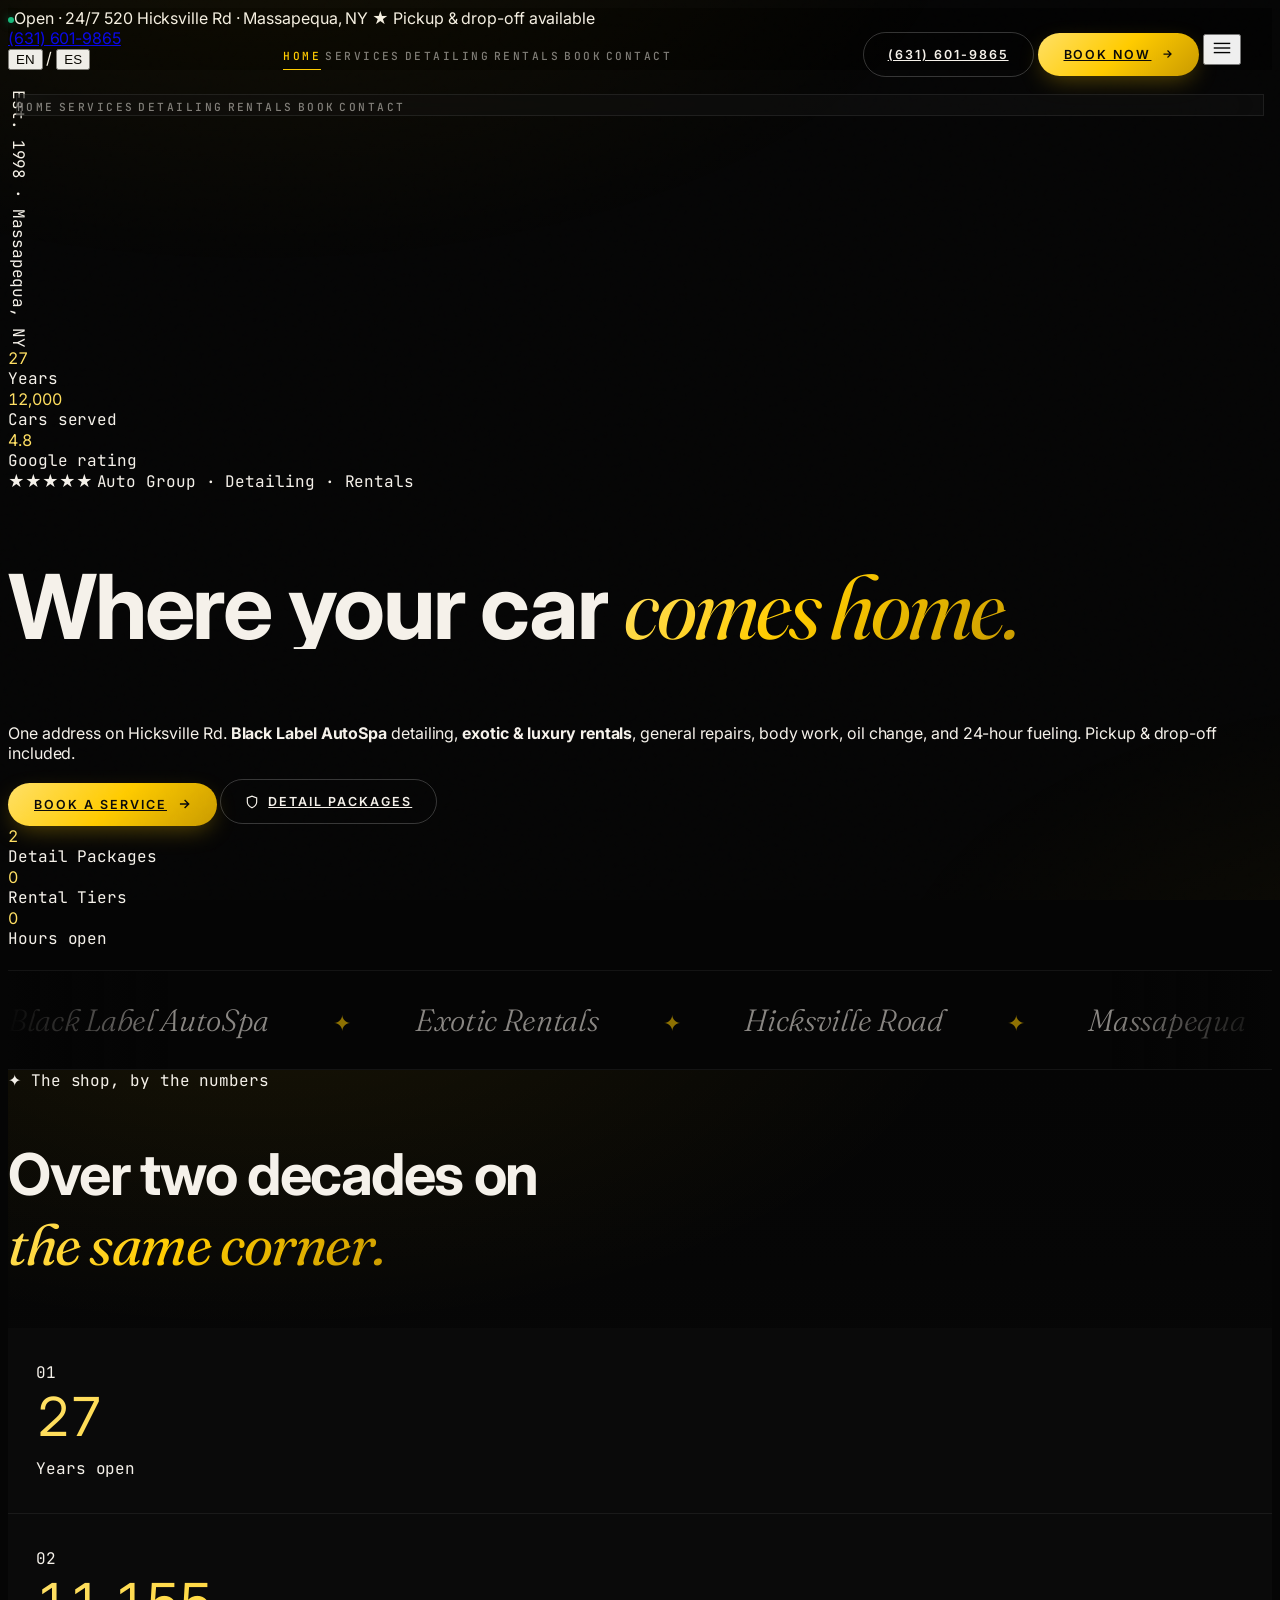
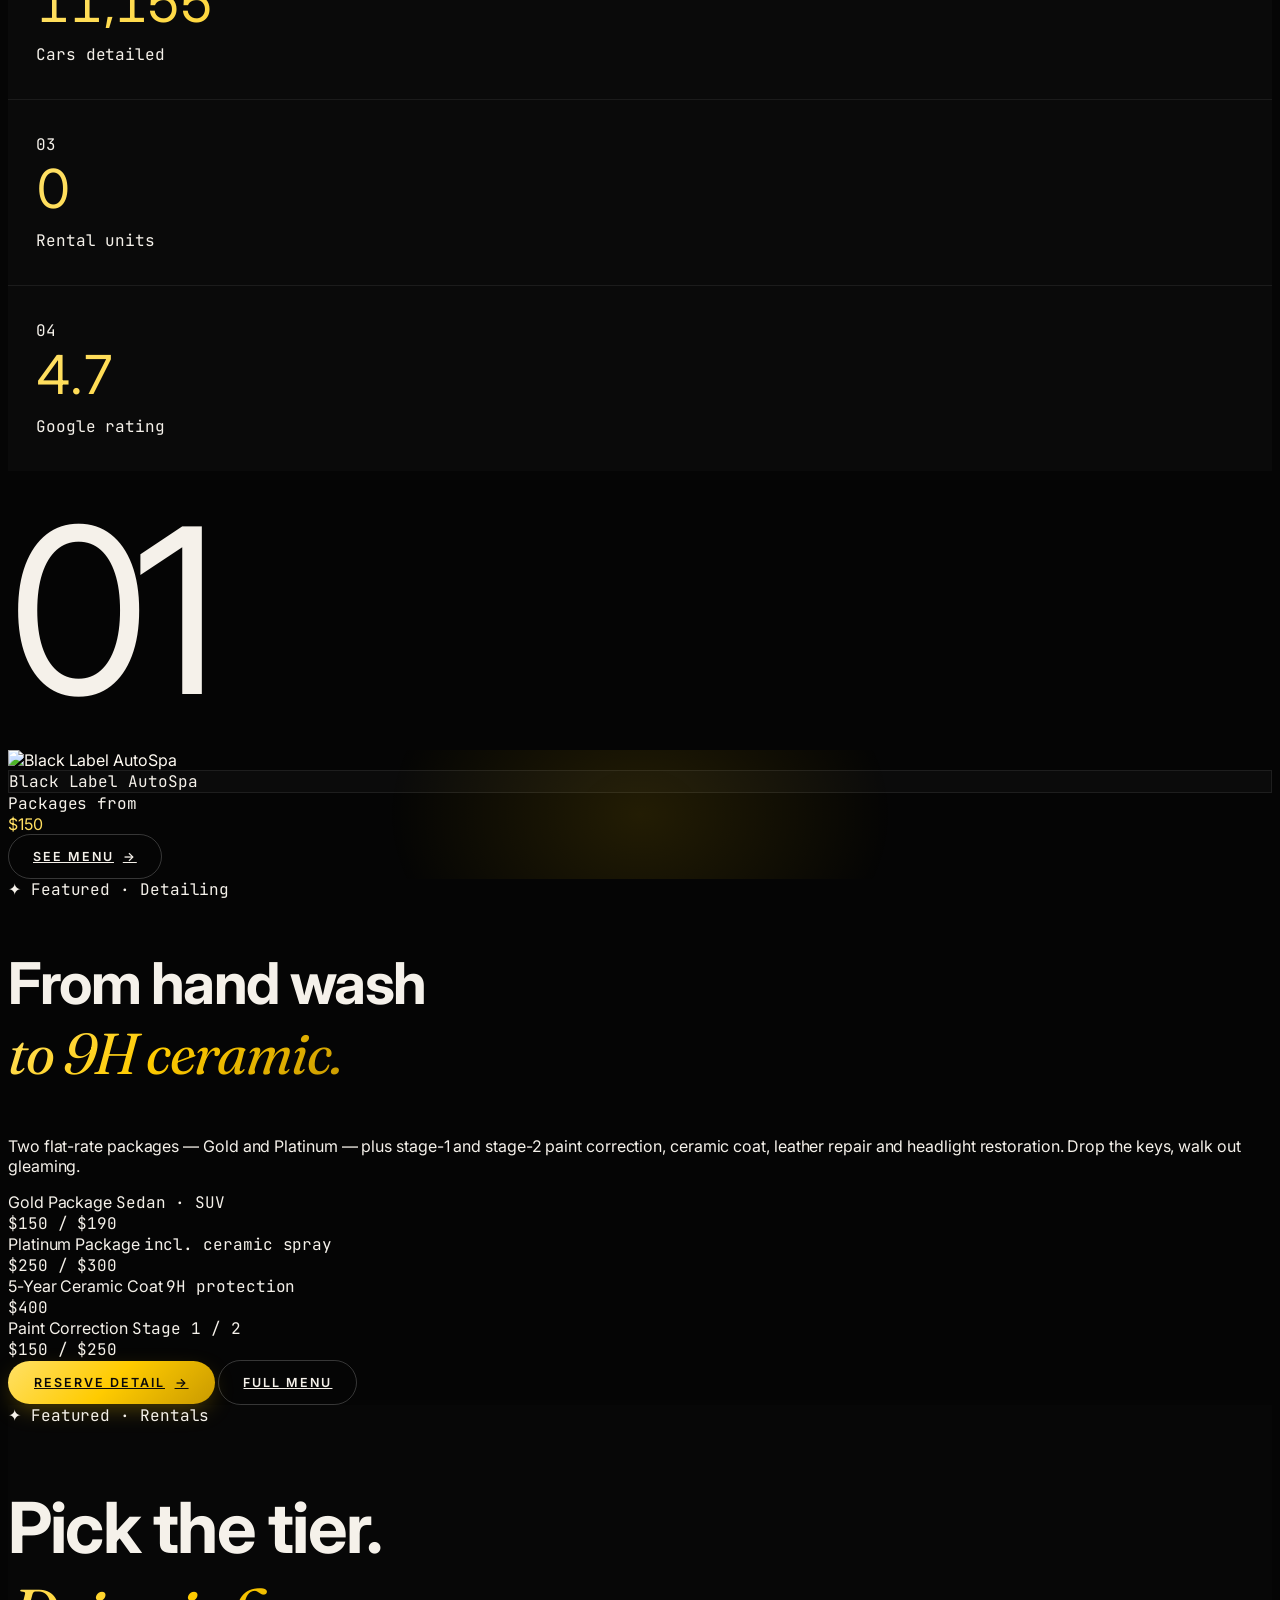
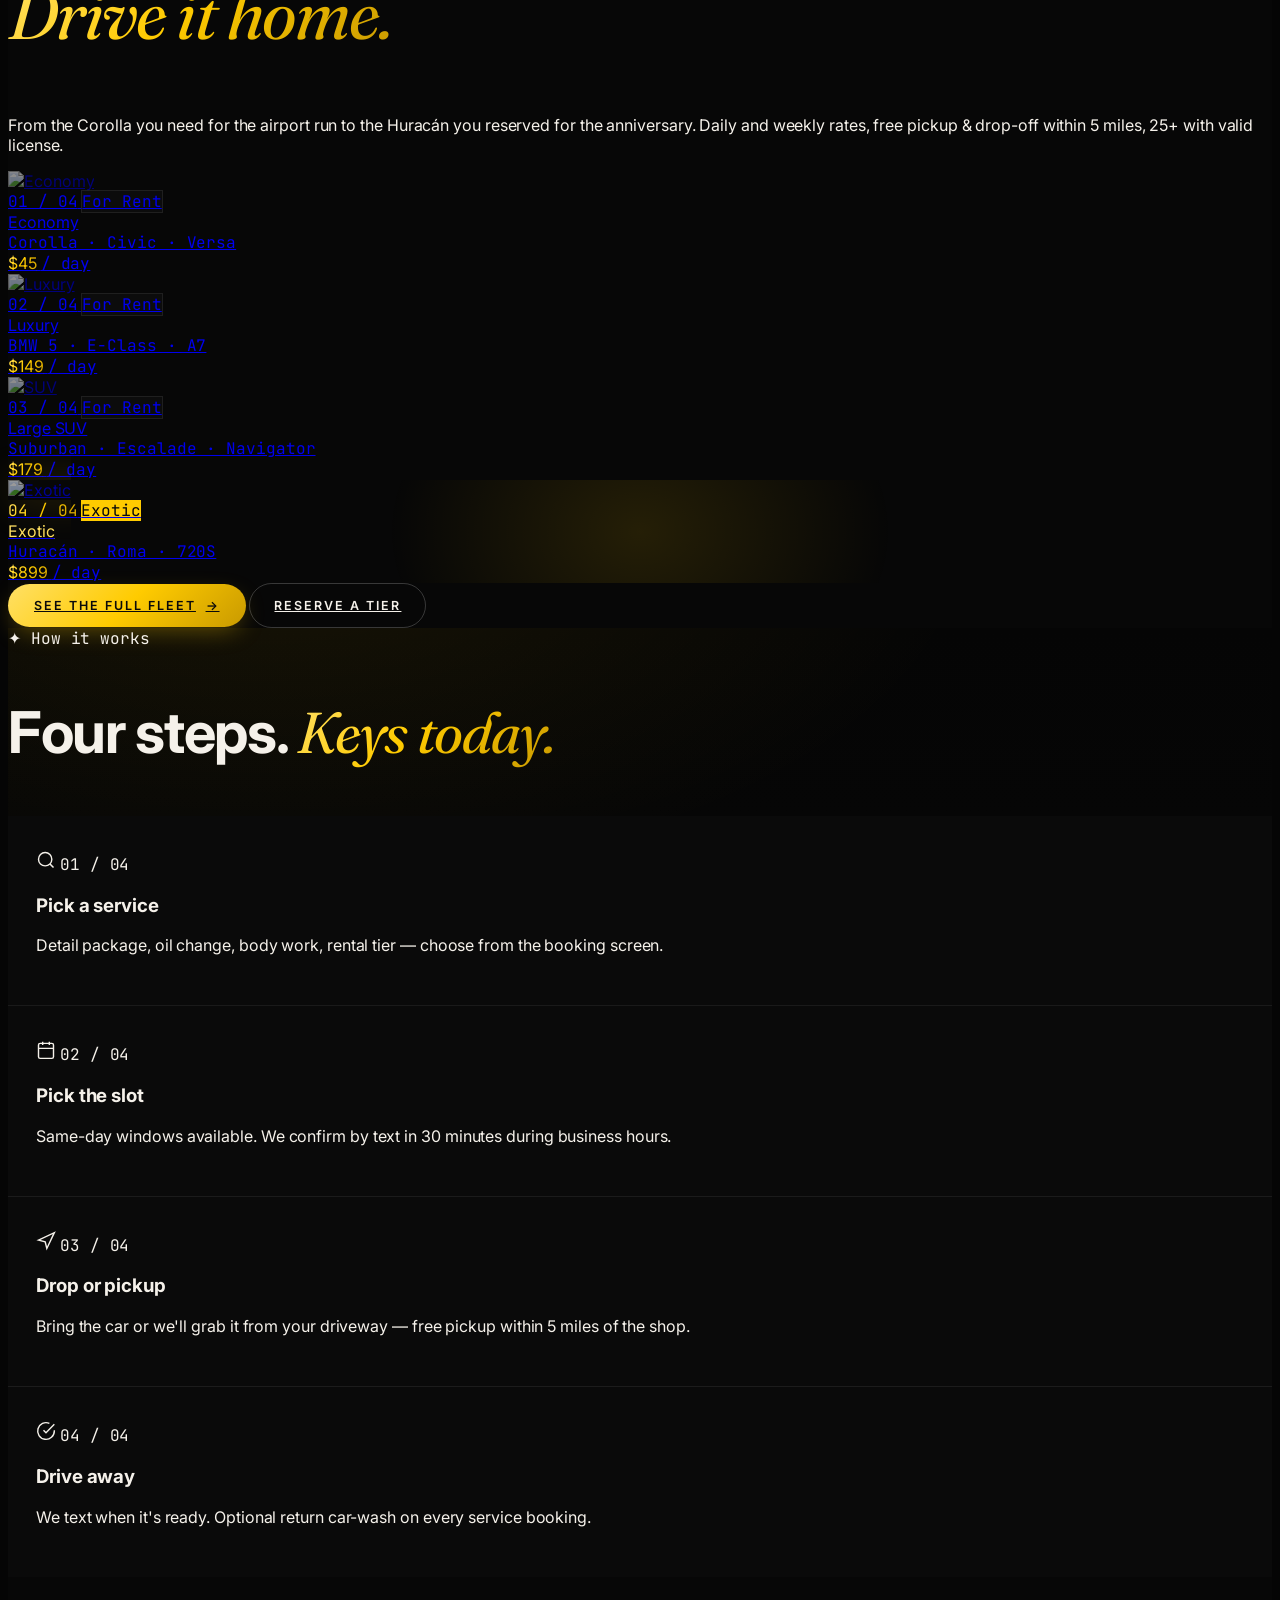
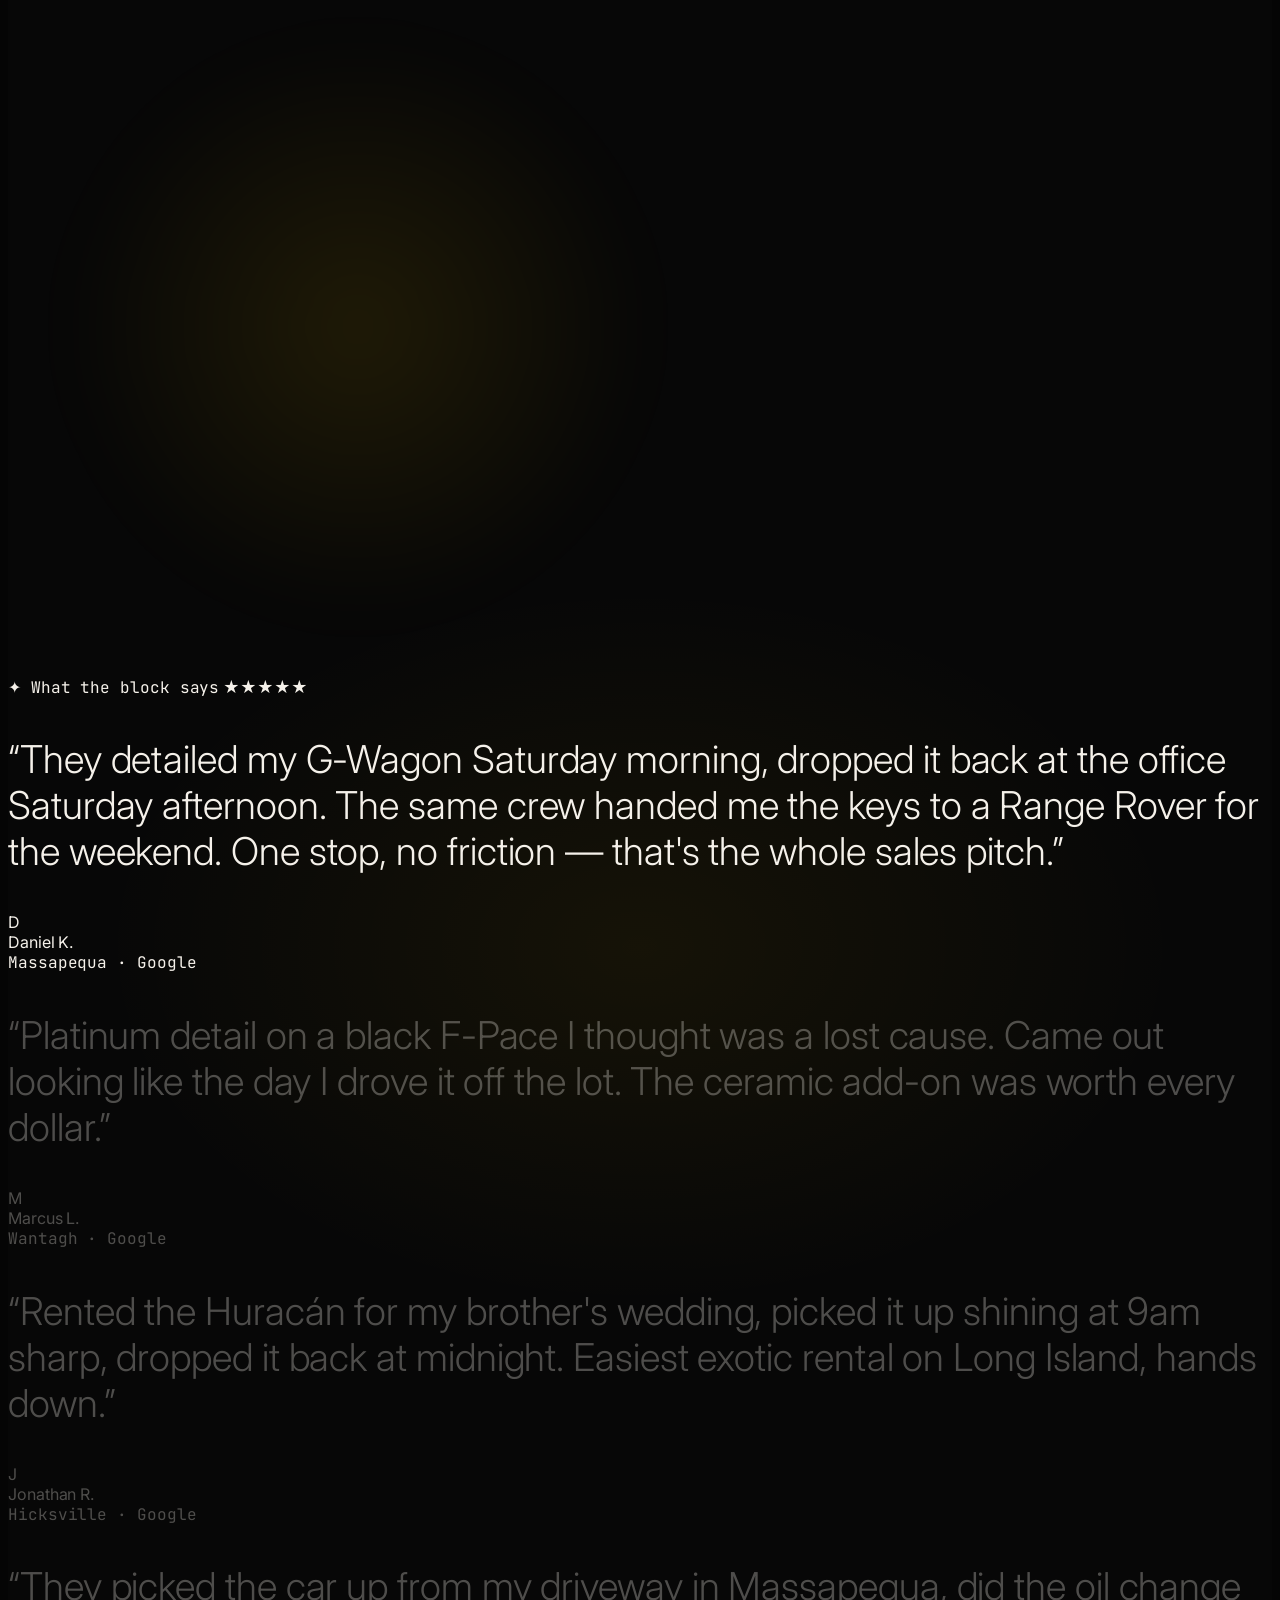
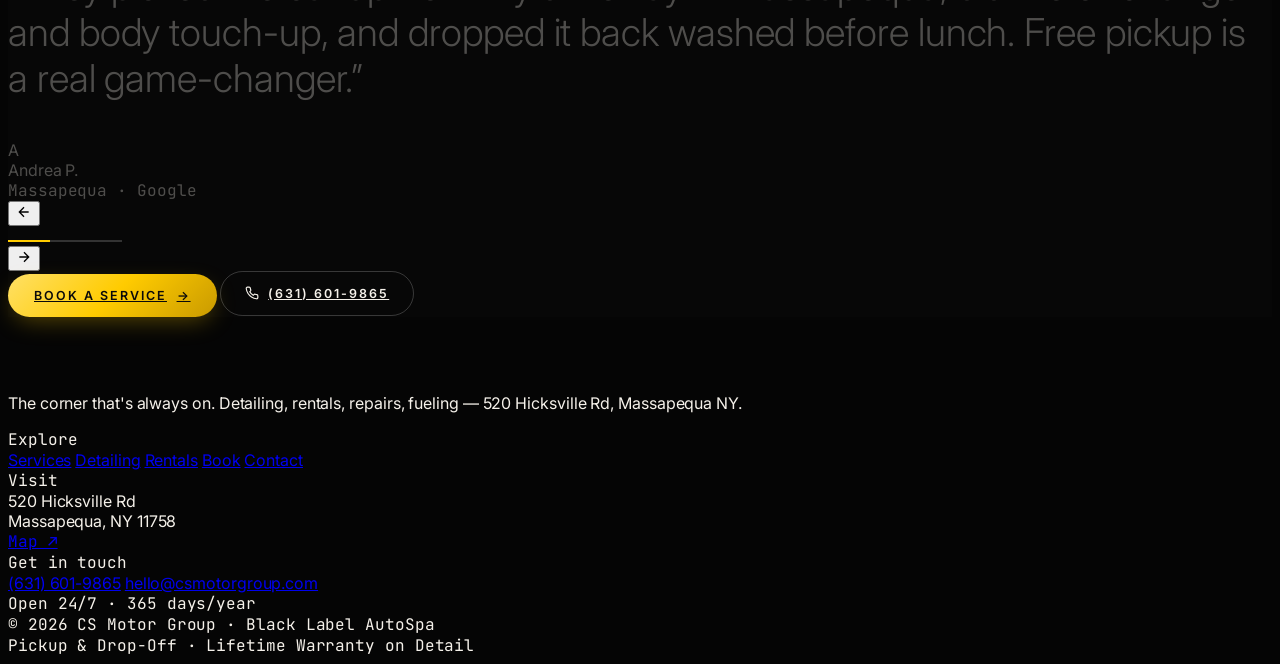
==== index.html @ 98f4d81c "fix: remove loader screen entirely (HTML + CSS + JS) Previously the loader was only hidden via .load" ====
<!DOCTYPE html>
<html lang="en">
<head>
<meta charset="UTF-8" />
<meta name="viewport" content="width=device-width, initial-scale=1.0" />
<title>CS Motor Group · Auto Detailing · Rentals · Repairs · Massapequa, NY</title>
<meta name="description" content="One stop on Hicksville Rd: Black Label AutoSpa detailing, exotic & luxury rentals, general repairs, oil change, body work, and 24-hour fueling. Pickup & drop-off available." />
<link rel="canonical" href="https://csmotorgroup.com/">
<meta property="og:type" content="website">
<meta property="og:title" content="CS Motor Group · Detailing · Rentals · Hicksville Rd">
<meta property="og:description" content="Black Label AutoSpa · Exotic Rentals · Repairs · Open 24/7.">
<link rel="icon" type="image/png" href="assets/brand/logo.png" />

<script type="application/ld+json">
{"@context":"https://schema.org","@type":"AutoRepair","name":"CS Motor Group","url":"https://csmotorgroup.com/","telephone":"+1-631-601-9865","address":{"@type":"PostalAddress","streetAddress":"520 Hicksville Rd","addressLocality":"Massapequa","addressRegion":"NY","postalCode":"11758","addressCountry":"US"},"openingHours":"Mo-Su 00:00-23:59"}
</script>

<script src="https://cdn.tailwindcss.com"></script>
<link rel="preconnect" href="https://fonts.googleapis.com">
<link rel="preconnect" href="https://fonts.gstatic.com" crossorigin>
<link href="https://fonts.googleapis.com/css2?family=Inter:wght@400;500;600;700&family=Syne:wght@500;600;700&family=Fraunces:opsz,wght,SOFT,WONK@9..144,300..700,30..150,0..1&family=JetBrains+Mono:wght@400;500;700&display=swap" rel="stylesheet">
<link rel="stylesheet" href="assets/styles.css">
</head>
<body>

<div class="grain"></div>
<div class="scroll-progress"></div>

<!-- TOP TICKER -->
<div class="hidden md:block border-b border-white/[.06]" style="background:rgba(0,0,0,.55)">
  <div class="max-w-[1500px] mx-auto px-8 py-2 flex items-center justify-between font-[JetBrains_Mono] text-[.66rem] tracking-[.22em] uppercase text-white/55">
    <div class="flex items-center gap-7">
      <span class="flex items-center gap-2"><span class="dot dot-live"></span><span class="text-[#10b981] font-medium" data-en="Open · 24/7" data-es="Abierto · 24/7">Open · 24/7</span></span>
      <span data-en="520 Hicksville Rd · Massapequa, NY" data-es="520 Hicksville Rd · Massapequa, NY">520 Hicksville Rd · Massapequa, NY</span>
      <span class="text-white/30">★</span>
      <span data-en="Pickup &amp; drop-off available" data-es="Pickup &amp; drop-off disponible">Pickup &amp; drop-off available</span>
    </div>
    <div class="flex items-center gap-6">
      <a href="tel:+16316019865" class="hover:text-[var(--gold)] underline-sweep">(631) 601-9865</a>
      <div class="lang-toggle flex items-center gap-1">
        <button data-lang="en" class="px-2 py-1 hover:text-[var(--gold)]">EN</button>
        <span class="text-white/20">/</span>
        <button data-lang="es" class="px-2 py-1 hover:text-[var(--gold)]">ES</button>
      </div>
    </div>
  </div>
</div>

<!-- FLOATING NAV -->
<div class="nav-shell" id="navShell">
  <div class="nav-inner">
    <a href="index.html" class="flex items-center gap-3 shine rounded-full pr-3">
      <img src="assets/brand/logo.png" alt="CS Motor Group" class="brand-img" />
    </a>
    <div class="hidden lg:flex items-center gap-8">
      <a href="index.html" class="nav-link active" data-en="Home" data-es="Inicio">Home</a>
      <a href="services.html" class="nav-link" data-en="Services" data-es="Servicios">Services</a>
      <a href="carwash.html" class="nav-link" data-en="Detailing" data-es="Detallado">Detailing</a>
      <a href="rentals.html" class="nav-link" data-en="Rentals" data-es="Alquiler">Rentals</a>
      <a href="booking.html" class="nav-link" data-en="Book" data-es="Reservar">Book</a>
      <a href="contact.html" class="nav-link" data-en="Contact" data-es="Contacto">Contact</a>
    </div>
    <div class="flex items-center gap-3">
      <a href="tel:+16316019865" class="hidden md:inline-flex btn-ghost text-[.66rem]">(631) 601-9865</a>
      <a href="booking.html" class="hidden md:inline-flex btn-premium magnetic shine">
        <span data-en="Book Now" data-es="Reservar">Book Now</span>
        <svg width="12" height="12" viewBox="0 0 24 24" fill="none" stroke="currentColor" stroke-width="2.5"><path d="M5 12h14M13 5l7 7-7 7"/></svg>
      </a>
      <button id="menuBtn" class="lg:hidden text-white p-2" aria-label="Menu"><svg width="22" height="22" viewBox="0 0 24 24" fill="none" stroke="currentColor" stroke-width="1.5"><line x1="3" y1="7" x2="21" y2="7"/><line x1="3" y1="12" x2="21" y2="12"/><line x1="3" y1="17" x2="21" y2="17"/></svg></button>
    </div>
  </div>
  <div id="menuPanel" class="hidden lg:hidden mt-3 mx-3 glass rounded-2xl border border-white/10 px-6 py-5 flex flex-col gap-4">
    <a href="index.html" class="nav-link" data-en="Home" data-es="Inicio">Home</a>
    <a href="services.html" class="nav-link" data-en="Services" data-es="Servicios">Services</a>
    <a href="carwash.html" class="nav-link" data-en="Detailing" data-es="Detallado">Detailing</a>
    <a href="rentals.html" class="nav-link" data-en="Rentals" data-es="Alquiler">Rentals</a>
    <a href="booking.html" class="nav-link" data-en="Book" data-es="Reservar">Book</a>
    <a href="contact.html" class="nav-link" data-en="Contact" data-es="Contacto">Contact</a>
  </div>
</div>

<!-- HERO — parallax + slow-zoom + mask-reveal -->
<section class="relative overflow-hidden" style="background:#050505;min-height:100svh">
  <div class="absolute inset-0 hero-parallax" data-parallax-bg>
    <img src="https://media.gq-magazine.co.uk/photos/617955b460d3ea547b8fe639/16:9/w_2560%2Cc_limit/271021_RR_HP.jpg" alt="" class="absolute inset-0 w-full h-full object-cover animate-slow-zoom" style="filter:brightness(.42) contrast(1.08) saturate(.85)" />
  </div>
  <div class="absolute inset-0 diagonal-stripes opacity-50 pointer-events-none"></div>
  <div class="absolute inset-0 pointer-events-none" style="background:
    radial-gradient(900px 500px at 70% 30%, rgba(255,203,0,.20), transparent 60%),
    radial-gradient(700px 400px at 12% 85%, rgba(255,224,102,.10), transparent 60%);"></div>
  <div class="absolute left-0 right-0 bottom-0 h-1/2 pointer-events-none" style="background:linear-gradient(180deg,transparent 0%,rgba(5,5,5,.85) 80%,#050505 100%)"></div>

  <div class="hidden xl:flex absolute left-6 top-1/2 -translate-y-1/2 z-10 flex-col items-center gap-4" style="writing-mode:vertical-rl">
    <span class="mono text-[.6rem] tracking-[.4em] uppercase text-white/40">Est. 1998 · Massapequa, NY</span>
    <span class="block w-px h-16 bg-gradient-to-b from-white/40 to-transparent"></span>
  </div>

  <div class="hidden xl:flex absolute right-8 top-1/2 -translate-y-1/2 z-10 flex-col gap-7 items-end">
    <div class="text-right">
      <div class="font-[Syne] text-3xl font-bold gradient-text-gold counter" data-counter data-to="27">0</div>
      <div class="mono text-[.6rem] tracking-[.32em] uppercase text-white/40 mt-1" data-en="Years" data-es="Años">Years</div>
    </div>
    <div class="text-right">
      <div class="font-[Syne] text-3xl font-bold gradient-text-gold counter" data-counter data-to="12000" data-dur="2400">0</div>
      <div class="mono text-[.6rem] tracking-[.32em] uppercase text-white/40 mt-1" data-en="Cars served" data-es="Autos atendidos">Cars served</div>
    </div>
    <div class="text-right">
      <div class="font-[Syne] text-3xl font-bold gradient-text-gold counter" data-counter data-to="4.8" data-decimals="1">0</div>
      <div class="mono text-[.6rem] tracking-[.32em] uppercase text-white/40 mt-1" data-en="Google rating" data-es="Calificación">Google rating</div>
    </div>
  </div>

  <div class="relative z-20 max-w-[1500px] mx-auto px-6 md:px-12 lg:px-20 pt-40 md:pt-44 pb-24 md:pb-36 min-h-[100svh] flex flex-col justify-end" data-parallax-content>
    <div class="iv-stagger">
      <div class="flex items-center gap-3 mb-8">
        <span class="text-[var(--gold)] tracking-[.4em] text-xs">★★★★★</span>
        <span class="mono text-[.66rem] tracking-[.32em] uppercase text-[var(--gold)]" data-en="Auto Group · Detailing · Rentals" data-es="Auto Group · Detallado · Alquiler">Auto Group · Detailing · Rentals</span>
      </div>

      <h1 class="font-[Syne] font-bold uppercase max-w-[18ch]" style="font-size:clamp(2.4rem,7vw,5.6rem);line-height:.92;letter-spacing:-.025em">
        <span class="block txt-rise d1"><span data-en="Where your car" data-es="Donde tu auto">Where your car</span></span>
        <span class="block txt-rise d2"><span class="gradient-text-gold" style="font-family:'Fraunces',serif;font-style:italic;font-weight:400;text-transform:none;letter-spacing:-.03em" data-en="comes home." data-es="vuelve a casa.">comes home.</span></span>
      </h1>

      <p class="mt-8 max-w-xl text-white/75 text-base md:text-lg leading-relaxed font-light"
         data-en-html="One address on Hicksville Rd. <b class='text-white font-medium'>Black Label AutoSpa</b> detailing, <b class='text-white font-medium'>exotic &amp; luxury rentals</b>, general repairs, body work, oil change, and 24-hour fueling. Pickup &amp; drop-off included."
         data-es-html="Una sola dirección en Hicksville Rd. Detallado <b class='text-white font-medium'>Black Label AutoSpa</b>, <b class='text-white font-medium'>alquiler de lujo y exóticos</b>, reparaciones, body work, cambio de aceite, y combustible 24 horas. Pickup y drop-off incluidos.">
        One address on Hicksville Rd. <b class="text-white font-medium">Black Label AutoSpa</b> detailing, <b class="text-white font-medium">exotic &amp; luxury rentals</b>, general repairs, body work, oil change, and 24-hour fueling. Pickup &amp; drop-off included.
      </p>

      <div class="mt-10 flex flex-wrap gap-3">
        <a href="booking.html" class="btn-premium magnetic shine animate-pulse-glow">
          <span data-en="Book a service" data-es="Reservar servicio">Book a service</span>
          <svg width="14" height="14" viewBox="0 0 24 24" fill="none" stroke="currentColor" stroke-width="2.5"><path d="M5 12h14M13 5l7 7-7 7"/></svg>
        </a>
        <a href="carwash.html" class="btn-ghost">
          <svg width="14" height="14" viewBox="0 0 24 24" fill="none" stroke="currentColor" stroke-width="2"><path d="M12 22s8-4 8-10V5l-8-3-8 3v7c0 6 8 10 8 10z"/></svg>
          <span data-en="Detail packages" data-es="Paquetes detail">Detail packages</span>
        </a>
      </div>

      <div class="mt-16 md:mt-20 grid grid-cols-3 max-w-2xl border-t border-white/10 pt-6">
        <div>
          <div class="font-[Syne] text-2xl md:text-3xl font-semibold gradient-text-gold counter" data-counter data-to="2">0</div>
          <div class="mono text-[.6rem] tracking-[.22em] uppercase text-white/40 mt-1" data-en="Detail Packages" data-es="Paquetes Detail">Detail Packages</div>
        </div>
        <div class="border-l border-white/10 pl-6">
          <div class="font-[Syne] text-2xl md:text-3xl font-semibold gradient-text-gold counter" data-counter data-to="4">0</div>
          <div class="mono text-[.6rem] tracking-[.22em] uppercase text-white/40 mt-1" data-en="Rental Tiers" data-es="Tiers Alquiler">Rental Tiers</div>
        </div>
        <div class="border-l border-white/10 pl-6">
          <div class="font-[Syne] text-2xl md:text-3xl font-semibold gradient-text-gold counter" data-counter data-to="24">0</div>
          <div class="mono text-[.6rem] tracking-[.22em] uppercase text-white/40 mt-1" data-en="Hours open" data-es="Horas abierto">Hours open</div>
        </div>
      </div>
    </div>
  </div>
</section>

<!-- BRAND MARQUEE -->
<div class="brand-marquee-wrap">
  <div class="brand-marquee-track">
    <span class="item">Black Label AutoSpa</span> <span class="item"><i>✦</i></span>
    <span class="item">Exotic Rentals</span> <span class="item"><i>✦</i></span>
    <span class="item">Hicksville Road</span> <span class="item"><i>✦</i></span>
    <span class="item">Massapequa</span> <span class="item"><i>✦</i></span>
    <span class="item">9H Ceramic Coat</span> <span class="item"><i>✦</i></span>
    <span class="item">Lamborghini · Ferrari · McLaren</span> <span class="item"><i>✦</i></span>
    <span class="item">Since 1998</span> <span class="item"><i>✦</i></span>
    <span class="item">Black Label AutoSpa</span> <span class="item"><i>✦</i></span>
    <span class="item">Exotic Rentals</span> <span class="item"><i>✦</i></span>
    <span class="item">Hicksville Road</span> <span class="item"><i>✦</i></span>
    <span class="item">Massapequa</span> <span class="item"><i>✦</i></span>
    <span class="item">9H Ceramic Coat</span> <span class="item"><i>✦</i></span>
    <span class="item">Lamborghini · Ferrari · McLaren</span> <span class="item"><i>✦</i></span>
    <span class="item">Since 1998</span> <span class="item"><i>✦</i></span>
  </div>
</div>

<!-- METRICS hairline grid -->
<section class="py-24 md:py-32 noise-bg">
  <div class="max-w-[1500px] mx-auto px-6 md:px-12">
    <div class="iv mb-16">
      <span class="mono text-[.66rem] tracking-[.32em] uppercase text-[var(--gold)]" data-en="✦ The shop, by the numbers" data-es="✦ El taller, en números">✦ The shop, by the numbers</span>
      <h2 class="font-[Syne] uppercase mt-4 leading-[.95] max-w-3xl" style="font-size:clamp(2rem,4.5vw,3.8rem);letter-spacing:-.025em">
        <span data-en="Over two decades on" data-es="Más de dos décadas en">Over two decades on</span>
        <br>
        <span class="gradient-text-gold" style="font-family:'Fraunces',serif;font-style:italic;font-weight:400;text-transform:none" data-en="the same corner." data-es="la misma esquina.">the same corner.</span>
      </h2>
    </div>

    <div class="stats-grid grid-cols-2 md:grid-cols-4 iv-stagger">
      <div>
        <span class="mono text-[.62rem] tracking-[.32em] text-[var(--gold)]">01</span>
        <div class="font-[Syne] font-bold gradient-text-gold counter mt-3" style="font-size:clamp(2.4rem,4.2vw,3.6rem);letter-spacing:-.04em;line-height:.95" data-counter data-to="27">0</div>
        <span class="block mt-2 w-10 h-px bg-[var(--gold)]"></span>
        <span class="mono text-[.62rem] tracking-[.22em] uppercase text-white/55 mt-3 block" data-en="Years open" data-es="Años abiertos">Years open</span>
      </div>
      <div>
        <span class="mono text-[.62rem] tracking-[.32em] text-[var(--gold)]">02</span>
        <div class="font-[Syne] font-bold gradient-text-gold counter mt-3" style="font-size:clamp(2.4rem,4.2vw,3.6rem);letter-spacing:-.04em;line-height:.95" data-counter data-to="12000" data-dur="2400">0</div>
        <span class="block mt-2 w-10 h-px bg-[var(--gold)]"></span>
        <span class="mono text-[.62rem] tracking-[.22em] uppercase text-white/55 mt-3 block" data-en="Cars detailed" data-es="Autos detallados">Cars detailed</span>
      </div>
      <div>
        <span class="mono text-[.62rem] tracking-[.32em] text-[var(--gold)]">03</span>
        <div class="font-[Syne] font-bold gradient-text-gold counter mt-3" style="font-size:clamp(2.4rem,4.2vw,3.6rem);letter-spacing:-.04em;line-height:.95" data-counter data-to="48">0</div>
        <span class="block mt-2 w-10 h-px bg-[var(--gold)]"></span>
        <span class="mono text-[.62rem] tracking-[.22em] uppercase text-white/55 mt-3 block" data-en="Rental units" data-es="Unidades alquiler">Rental units</span>
      </div>
      <div>
        <span class="mono text-[.62rem] tracking-[.32em] text-[var(--gold)]">04</span>
        <div class="font-[Syne] font-bold gradient-text-gold counter mt-3" style="font-size:clamp(2.4rem,4.2vw,3.6rem);letter-spacing:-.04em;line-height:.95" data-counter data-to="4.8" data-decimals="1">0</div>
        <span class="block mt-2 w-10 h-px bg-[var(--gold)]"></span>
        <span class="mono text-[.62rem] tracking-[.22em] uppercase text-white/55 mt-3 block" data-en="Google rating" data-es="Rating Google">Google rating</span>
      </div>
    </div>
  </div>
</section>

<!-- BLACK LABEL feature -->
<section class="relative py-24 md:py-36 overflow-hidden border-t border-white/[.06]">
  <div class="max-w-[1500px] mx-auto px-6 md:px-12 grid lg:grid-cols-12 gap-10 lg:gap-16 items-stretch">
    <div class="lg:col-span-7 iv relative">
      <div class="absolute -top-6 -left-6 font-[Syne] font-bold text-white/[.04] leading-none select-none pointer-events-none" style="font-size:clamp(8rem,18vw,15rem);letter-spacing:-.06em">01</div>
      <div class="relative tilt-card spotlight-follow overflow-hidden rounded-3xl border border-white/10 aspect-[4/5] md:aspect-[5/4]">
        <img src="https://images.unsplash.com/photo-1607860108855-64acf2078ed9?auto=format&fit=crop&w=1400&q=85" alt="Black Label AutoSpa" class="absolute inset-0 w-full h-full object-cover" style="filter:saturate(1.1) contrast(1.08)" />
        <div class="absolute inset-0" style="background:linear-gradient(180deg,transparent 30%,rgba(5,5,5,.75) 100%)"></div>
        <div class="absolute top-6 left-6 px-4 py-2 glass rounded-full">
          <span class="mono text-[.62rem] tracking-[.28em] uppercase text-[var(--gold)]">Black Label AutoSpa</span>
        </div>
        <div class="absolute bottom-6 left-6 right-6 flex justify-between items-end gap-4">
          <div>
            <div class="mono text-[.62rem] tracking-[.28em] uppercase text-white/50" data-en="Packages from" data-es="Paquetes desde">Packages from</div>
            <div class="font-[Syne] text-4xl md:text-5xl font-bold gradient-text-gold mt-1">$150</div>
          </div>
          <a href="carwash.html" class="btn-ghost text-[.62rem]"><span data-en="See menu" data-es="Ver menú">See menu</span> →</a>
        </div>
      </div>
    </div>

    <div class="lg:col-span-5 flex flex-col justify-center iv">
      <span class="mono text-[.66rem] tracking-[.32em] uppercase text-[var(--gold)]" data-en="✦ Featured · Detailing" data-es="✦ Destacado · Detallado">✦ Featured · Detailing</span>
      <h2 class="font-[Syne] uppercase mt-5 leading-[.92]" style="font-size:clamp(2rem,4.5vw,3.6rem);letter-spacing:-.025em">
        <span data-en="From hand wash" data-es="De lavado a mano">From hand wash</span>
        <br>
        <span class="gradient-text-gold" style="font-family:'Fraunces',serif;font-style:italic;font-weight:400;text-transform:none" data-en="to 9H ceramic." data-es="a 9H cerámico.">to 9H ceramic.</span>
      </h2>
      <p class="mt-6 text-white/70 leading-relaxed"
         data-en="Two flat-rate packages — Gold and Platinum — plus stage-1 and stage-2 paint correction, ceramic coat, leather repair and headlight restoration. Drop the keys, walk out gleaming."
         data-es="Dos paquetes a precio fijo — Gold y Platinum — más corrección de pintura stage-1 y stage-2, coating cerámico, reparación de cuero y restauración de faros. Deja las llaves, sales brillando.">
        Two flat-rate packages — Gold and Platinum — plus stage-1 and stage-2 paint correction, ceramic coat, leather repair and headlight restoration. Drop the keys, walk out gleaming.
      </p>

      <div class="mt-8 flex flex-col gap-px bg-white/10 border border-white/10 rounded-xl overflow-hidden">
        <div class="bg-[#0a0a0a] flex justify-between items-center px-5 py-4 gap-4">
          <div class="flex items-center gap-3">
            <span class="w-1 h-1 rounded-full bg-[var(--gold)]"></span>
            <span class="font-[Inter] font-semibold text-white" data-en="Gold Package" data-es="Paquete Gold">Gold Package</span>
            <span class="mono text-[.6rem] tracking-[.18em] uppercase text-white/45">Sedan · SUV</span>
          </div>
          <span class="mono text-[.78rem] tracking-[.16em] text-[var(--gold)] font-semibold">$150 / $190</span>
        </div>
        <div class="bg-[#0a0a0a] flex justify-between items-center px-5 py-4 gap-4">
          <div class="flex items-center gap-3">
            <span class="w-1 h-1 rounded-full bg-[var(--gold)]"></span>
            <span class="font-[Inter] font-semibold text-white" data-en="Platinum Package" data-es="Paquete Platinum">Platinum Package</span>
            <span class="mono text-[.6rem] tracking-[.18em] uppercase text-white/45" data-en="incl. ceramic spray" data-es="incl. cerámico spray">incl. ceramic spray</span>
          </div>
          <span class="mono text-[.78rem] tracking-[.16em] text-[var(--gold)] font-semibold">$250 / $300</span>
        </div>
        <div class="bg-[#0a0a0a] flex justify-between items-center px-5 py-4 gap-4">
          <div class="flex items-center gap-3">
            <span class="w-1 h-1 rounded-full bg-[var(--gold)]"></span>
            <span class="font-[Inter] font-semibold text-white" data-en="5-Year Ceramic Coat" data-es="Cerámico 5 años">5-Year Ceramic Coat</span>
            <span class="mono text-[.6rem] tracking-[.18em] uppercase text-white/45" data-en="9H protection" data-es="protección 9H">9H protection</span>
          </div>
          <span class="mono text-[.78rem] tracking-[.16em] text-[var(--gold)] font-semibold">$400</span>
        </div>
        <div class="bg-[#0a0a0a] flex justify-between items-center px-5 py-4 gap-4">
          <div class="flex items-center gap-3">
            <span class="w-1 h-1 rounded-full bg-[var(--gold)]"></span>
            <span class="font-[Inter] font-semibold text-white" data-en="Paint Correction" data-es="Corrección Pintura">Paint Correction</span>
            <span class="mono text-[.6rem] tracking-[.18em] uppercase text-white/45">Stage 1 / 2</span>
          </div>
          <span class="mono text-[.78rem] tracking-[.16em] text-[var(--gold)] font-semibold">$150 / $250</span>
        </div>
      </div>

      <div class="mt-8 flex gap-3">
        <a href="booking.html?service=detail" class="btn-premium magnetic shine">
          <span data-en="Reserve detail" data-es="Reservar detail">Reserve detail</span> →
        </a>
        <a href="carwash.html" class="btn-ghost"><span data-en="Full menu" data-es="Menú completo">Full menu</span></a>
      </div>
    </div>
  </div>
</section>

<!-- RENTALS fleet -->
<section class="relative py-24 md:py-32 overflow-hidden border-t border-white/[.06]" style="background:#070707">
  <div class="absolute inset-0 noise-bg opacity-60 pointer-events-none"></div>
  <div class="relative max-w-[1500px] mx-auto px-6 md:px-12">
    <div class="grid lg:grid-cols-12 gap-8 mb-16 items-end iv">
      <div class="lg:col-span-7">
        <span class="mono text-[.66rem] tracking-[.32em] uppercase text-[var(--gold)]" data-en="✦ Featured · Rentals" data-es="✦ Destacado · Alquiler">✦ Featured · Rentals</span>
        <h2 class="font-[Syne] uppercase mt-5 leading-[.92]" style="font-size:clamp(2.2rem,5.5vw,5rem);letter-spacing:-.025em">
          <span data-en="Pick the tier." data-es="Elige el tier.">Pick the tier.</span>
          <br>
          <span class="gradient-text-gold" style="font-family:'Fraunces',serif;font-style:italic;font-weight:400;text-transform:none" data-en="Drive it home." data-es="Maneja a casa.">Drive it home.</span>
        </h2>
      </div>
      <p class="lg:col-span-5 text-white/65 leading-relaxed text-base"
         data-en="From the Corolla you need for the airport run to the Huracán you reserved for the anniversary. Daily and weekly rates, free pickup &amp; drop-off within 5 miles, 25+ with valid license."
         data-es="Desde el Corolla que necesitas para el aeropuerto hasta el Huracán que reservaste para el aniversario. Tarifas diarias y semanales, pickup y drop-off gratis hasta 5 millas, 25+ con licencia válida.">
        From the Corolla you need for the airport run to the Huracán you reserved for the anniversary. Daily and weekly rates, free pickup &amp; drop-off within 5 miles, 25+ with valid license.
      </p>
    </div>

    <div class="grid md:grid-cols-2 lg:grid-cols-4 gap-4 iv-stagger">
      <a href="rentals.html#economy" class="tilt-card spotlight-follow relative overflow-hidden rounded-2xl border border-white/10 card-hover group" style="aspect-ratio:3/4">
        <img src="https://images.unsplash.com/photo-1583121274602-3e2820c69888?auto=format&fit=crop&w=900&q=85" alt="Economy" class="absolute inset-0 w-full h-full object-cover transition-transform duration-700 group-hover:scale-105" style="filter:brightness(.55) saturate(.9)" />
        <div class="absolute inset-0" style="background:linear-gradient(180deg,transparent 40%,rgba(5,5,5,.92) 100%)"></div>
        <div class="absolute top-5 left-5 right-5 flex justify-between items-start">
          <span class="mono text-[.6rem] tracking-[.28em] uppercase text-[var(--gold)]">01 / 04</span>
          <span class="px-3 py-1 glass rounded-full mono text-[.55rem] tracking-[.22em] uppercase text-white/70" data-en="For Rent" data-es="Disponible">For Rent</span>
        </div>
        <div class="absolute left-5 right-5 bottom-5">
          <div class="font-[Syne] font-bold text-2xl uppercase tracking-tight">Economy</div>
          <div class="mono text-[.6rem] tracking-[.22em] uppercase text-white/55 mt-1">Corolla · Civic · Versa</div>
          <div class="flex items-baseline justify-between mt-4 pt-4 border-t border-white/15">
            <span class="font-[Syne] text-2xl font-bold gradient-text-gold">$45</span>
            <span class="mono text-[.55rem] tracking-[.22em] uppercase text-white/45" data-en="/ day" data-es="/ día">/ day</span>
          </div>
        </div>
      </a>

      <a href="rentals.html#luxury" class="tilt-card spotlight-follow relative overflow-hidden rounded-2xl border border-white/10 card-hover group" style="aspect-ratio:3/4">
        <img src="https://images.unsplash.com/photo-1563720223185-11003d516935?auto=format&fit=crop&w=900&q=85" alt="Luxury" class="absolute inset-0 w-full h-full object-cover transition-transform duration-700 group-hover:scale-105" style="filter:brightness(.55) saturate(.95)" />
        <div class="absolute inset-0" style="background:linear-gradient(180deg,transparent 40%,rgba(5,5,5,.92) 100%)"></div>
        <div class="absolute top-5 left-5 right-5 flex justify-between items-start">
          <span class="mono text-[.6rem] tracking-[.28em] uppercase text-[var(--gold)]">02 / 04</span>
          <span class="px-3 py-1 glass rounded-full mono text-[.55rem] tracking-[.22em] uppercase text-white/70" data-en="For Rent" data-es="Disponible">For Rent</span>
        </div>
        <div class="absolute left-5 right-5 bottom-5">
          <div class="font-[Syne] font-bold text-2xl uppercase tracking-tight" data-en="Luxury" data-es="Lujo">Luxury</div>
          <div class="mono text-[.6rem] tracking-[.22em] uppercase text-white/55 mt-1">BMW 5 · E-Class · A7</div>
          <div class="flex items-baseline justify-between mt-4 pt-4 border-t border-white/15">
            <span class="font-[Syne] text-2xl font-bold gradient-text-gold">$149</span>
            <span class="mono text-[.55rem] tracking-[.22em] uppercase text-white/45" data-en="/ day" data-es="/ día">/ day</span>
          </div>
        </div>
      </a>

      <a href="rentals.html#suv" class="tilt-card spotlight-follow relative overflow-hidden rounded-2xl border border-white/10 card-hover group" style="aspect-ratio:3/4">
        <img src="https://images.unsplash.com/photo-1631295868223-63265b40d9e4?auto=format&fit=crop&w=900&q=85" alt="SUV" class="absolute inset-0 w-full h-full object-cover transition-transform duration-700 group-hover:scale-105" style="filter:brightness(.55) saturate(.9)" />
        <div class="absolute inset-0" style="background:linear-gradient(180deg,transparent 40%,rgba(5,5,5,.92) 100%)"></div>
        <div class="absolute top-5 left-5 right-5 flex justify-between items-start">
          <span class="mono text-[.6rem] tracking-[.28em] uppercase text-[var(--gold)]">03 / 04</span>
          <span class="px-3 py-1 glass rounded-full mono text-[.55rem] tracking-[.22em] uppercase text-white/70" data-en="For Rent" data-es="Disponible">For Rent</span>
        </div>
        <div class="absolute left-5 right-5 bottom-5">
          <div class="font-[Syne] font-bold text-2xl uppercase tracking-tight" data-en="Large SUV" data-es="SUV Grande">Large SUV</div>
          <div class="mono text-[.6rem] tracking-[.22em] uppercase text-white/55 mt-1">Suburban · Escalade · Navigator</div>
          <div class="flex items-baseline justify-between mt-4 pt-4 border-t border-white/15">
            <span class="font-[Syne] text-2xl font-bold gradient-text-gold">$179</span>
            <span class="mono text-[.55rem] tracking-[.22em] uppercase text-white/45" data-en="/ day" data-es="/ día">/ day</span>
          </div>
        </div>
      </a>

      <a href="rentals.html#exotic" class="tilt-card spotlight-follow relative overflow-hidden rounded-2xl border-2 group" style="aspect-ratio:3/4;border-color:rgba(255,203,0,.45);box-shadow:0 0 40px rgba(255,203,0,.18)">
        <img src="https://images.unsplash.com/photo-1544636331-e26879cd4d9b?auto=format&fit=crop&w=900&q=85" alt="Exotic" class="absolute inset-0 w-full h-full object-cover transition-transform duration-700 group-hover:scale-105" style="filter:brightness(.6) saturate(1.05)" />
        <div class="absolute inset-0" style="background:linear-gradient(180deg,transparent 40%,rgba(5,5,5,.92) 100%)"></div>
        <div class="absolute top-5 left-5 right-5 flex justify-between items-start">
          <span class="mono text-[.6rem] tracking-[.28em] uppercase gradient-text-gold font-bold">04 / 04</span>
          <span class="px-3 py-1 rounded-full mono text-[.55rem] tracking-[.22em] uppercase font-bold" style="background:var(--gold);color:#0a0a0a">Exotic</span>
        </div>
        <div class="absolute left-5 right-5 bottom-5">
          <div class="font-[Syne] font-bold text-2xl uppercase tracking-tight gradient-text-gold" data-en="Exotic" data-es="Exóticos">Exotic</div>
          <div class="mono text-[.6rem] tracking-[.22em] uppercase text-white/55 mt-1">Huracán · Roma · 720S</div>
          <div class="flex items-baseline justify-between mt-4 pt-4 border-t" style="border-color:rgba(255,203,0,.30)">
            <span class="font-[Syne] text-2xl font-bold gradient-text-gold">$899</span>
            <span class="mono text-[.55rem] tracking-[.22em] uppercase text-white/55" data-en="/ day" data-es="/ día">/ day</span>
          </div>
        </div>
      </a>
    </div>

    <div class="mt-14 flex flex-wrap gap-3 iv">
      <a href="rentals.html" class="btn-premium magnetic shine">
        <span data-en="See the full fleet" data-es="Ver flota completa">See the full fleet</span> →
      </a>
      <a href="booking.html?service=rental" class="btn-ghost"><span data-en="Reserve a tier" data-es="Reservar tier">Reserve a tier</span></a>
    </div>
  </div>
</section>

<!-- PROCESS 4 steps -->
<section class="relative py-24 md:py-32 border-t border-white/[.06] noise-bg">
  <div class="max-w-[1500px] mx-auto px-6 md:px-12">
    <div class="iv mb-16">
      <span class="mono text-[.66rem] tracking-[.32em] uppercase text-[var(--gold)]" data-en="✦ How it works" data-es="✦ Cómo funciona">✦ How it works</span>
      <h2 class="font-[Syne] uppercase mt-5 leading-[.92] max-w-3xl" style="font-size:clamp(2rem,4.5vw,3.6rem);letter-spacing:-.025em">
        <span data-en="Four steps." data-es="Cuatro pasos.">Four steps.</span>
        <span class="gradient-text-gold ml-3" style="font-family:'Fraunces',serif;font-style:italic;font-weight:400;text-transform:none" data-en="Keys today." data-es="Llaves hoy.">Keys today.</span>
      </h2>
    </div>

    <div class="steps-grid grid grid-cols-1 md:grid-cols-2 lg:grid-cols-4 iv-stagger">
      <div class="group transition-colors hover:bg-[#0f0f0f]">
        <div class="flex items-start justify-between mb-6">
          <span class="w-12 h-12 rounded-xl bg-[var(--gold)]/10 border border-[var(--gold)]/30 flex items-center justify-center transition group-hover:bg-[var(--gold)] group-hover:border-[var(--gold)]">
            <svg width="20" height="20" viewBox="0 0 24 24" fill="none" stroke="currentColor" stroke-width="1.7" class="text-[var(--gold)] group-hover:text-black"><circle cx="11" cy="11" r="8"/><path d="M21 21l-4.35-4.35"/></svg>
          </span>
          <span class="mono text-[.6rem] tracking-[.28em] text-white/40">01 / 04</span>
        </div>
        <h3 class="font-[Syne] font-bold text-xl uppercase" data-en="Pick a service" data-es="Elige un servicio">Pick a service</h3>
        <p class="text-white/55 text-sm mt-3 leading-relaxed" data-en="Detail package, oil change, body work, rental tier — choose from the booking screen." data-es="Paquete detail, cambio de aceite, body work, tier de alquiler.">Detail package, oil change, body work, rental tier — choose from the booking screen.</p>
      </div>

      <div class="group transition-colors hover:bg-[#0f0f0f]">
        <div class="flex items-start justify-between mb-6">
          <span class="w-12 h-12 rounded-xl bg-[var(--gold)]/10 border border-[var(--gold)]/30 flex items-center justify-center transition group-hover:bg-[var(--gold)] group-hover:border-[var(--gold)]">
            <svg width="20" height="20" viewBox="0 0 24 24" fill="none" stroke="currentColor" stroke-width="1.7" class="text-[var(--gold)] group-hover:text-black"><rect x="3" y="4" width="18" height="18" rx="2"/><path d="M16 2v4M8 2v4M3 10h18"/></svg>
          </span>
          <span class="mono text-[.6rem] tracking-[.28em] text-white/40">02 / 04</span>
        </div>
        <h3 class="font-[Syne] font-bold text-xl uppercase" data-en="Pick the slot" data-es="Elige el horario">Pick the slot</h3>
        <p class="text-white/55 text-sm mt-3 leading-relaxed" data-en="Same-day windows available. We confirm by text in 30 minutes during business hours." data-es="Cupos del mismo día. Confirmamos por SMS en 30 minutos.">Same-day windows available. We confirm by text in 30 minutes during business hours.</p>
      </div>

      <div class="group transition-colors hover:bg-[#0f0f0f]">
        <div class="flex items-start justify-between mb-6">
          <span class="w-12 h-12 rounded-xl bg-[var(--gold)]/10 border border-[var(--gold)]/30 flex items-center justify-center transition group-hover:bg-[var(--gold)] group-hover:border-[var(--gold)]">
            <svg width="20" height="20" viewBox="0 0 24 24" fill="none" stroke="currentColor" stroke-width="1.7" class="text-[var(--gold)] group-hover:text-black"><path d="M3 11l19-9-9 19-2-8-8-2z"/></svg>
          </span>
          <span class="mono text-[.6rem] tracking-[.28em] text-white/40">03 / 04</span>
        </div>
        <h3 class="font-[Syne] font-bold text-xl uppercase" data-en="Drop or pickup" data-es="Entrega o pickup">Drop or pickup</h3>
        <p class="text-white/55 text-sm mt-3 leading-relaxed" data-en="Bring the car or we'll grab it from your driveway — free pickup within 5 miles of the shop." data-es="Trae el auto o lo recogemos — pickup gratis hasta 5 millas.">Bring the car or we'll grab it from your driveway — free pickup within 5 miles of the shop.</p>
      </div>

      <div class="group transition-colors hover:bg-[#0f0f0f]">
        <div class="flex items-start justify-between mb-6">
          <span class="w-12 h-12 rounded-xl bg-[var(--gold)]/10 border border-[var(--gold)]/30 flex items-center justify-center transition group-hover:bg-[var(--gold)] group-hover:border-[var(--gold)]">
            <svg width="20" height="20" viewBox="0 0 24 24" fill="none" stroke="currentColor" stroke-width="1.7" class="text-[var(--gold)] group-hover:text-black"><path d="M22 11.08V12a10 10 0 1 1-5.93-9.14"/><path d="M22 4L12 14.01l-3-3"/></svg>
          </span>
          <span class="mono text-[.6rem] tracking-[.28em] text-white/40">04 / 04</span>
        </div>
        <h3 class="font-[Syne] font-bold text-xl uppercase" data-en="Drive away" data-es="Maneja">Drive away</h3>
        <p class="text-white/55 text-sm mt-3 leading-relaxed" data-en="We text when it's ready. Optional return car-wash on every service booking." data-es="Te avisamos cuando está listo. Lavado de cortesía en cada servicio.">We text when it's ready. Optional return car-wash on every service booking.</p>
      </div>
    </div>
  </div>
</section>

<!-- REVIEWS CAROUSEL + CTA -->
<section class="relative py-32 md:py-40 overflow-hidden border-t border-white/[.06]" style="background:radial-gradient(900px 600px at 50% 50%,rgba(255,203,0,.06),transparent 60%),#070707">
  <div class="absolute inset-0 pointer-events-none">
    <div class="absolute left-1/2 top-1/2 -translate-x-1/2 -translate-y-1/2 rounded-full" style="width:700px;height:700px;background:radial-gradient(circle,rgba(255,203,0,.10),transparent 60%);filter:blur(30px)"></div>
  </div>

  <div class="relative max-w-[1100px] mx-auto px-6 iv">
    <div class="text-center mb-10">
      <span class="mono text-[.66rem] tracking-[.32em] uppercase text-[var(--gold)]" data-en="✦ What the block says" data-es="✦ Lo que dice el barrio">✦ What the block says</span>
      <span class="block text-[var(--gold)] text-lg tracking-[.4em] mt-4">★★★★★</span>
    </div>

    <!-- Carousel viewport -->
    <div class="reviews-viewport relative overflow-hidden">
      <div class="reviews-track flex" id="reviewsTrack" style="transition:transform .8s cubic-bezier(.16,1,.3,1)">

        <!-- Slide 1 -->
        <article class="review-slide w-full flex-shrink-0 px-6 md:px-10 text-center">
          <p class="font-[Fraunces] italic text-white/85 leading-[1.2]" style="font-size:clamp(1.4rem,3.2vw,2.4rem);font-weight:300;font-variation-settings:'SOFT' 100,'WONK' 1">
            <span data-en="“They detailed my G-Wagon Saturday morning, dropped it back at the office Saturday afternoon. The same crew handed me the keys to a Range Rover for the weekend. One stop, no friction — that's the whole sales pitch.”" data-es="“Detallaron mi G-Wagon el sábado en la mañana, me lo dejaron en la oficina por la tarde. El mismo equipo me entregó las llaves de un Range Rover. Una sola parada, sin fricción — ese es el pitch.”">
              &ldquo;They detailed my G-Wagon Saturday morning, dropped it back at the office Saturday afternoon. The same crew handed me the keys to a Range Rover for the weekend. One stop, no friction &mdash; that's the whole sales pitch.&rdquo;
            </span>
          </p>
          <div class="mt-8 flex items-center justify-center gap-4">
            <span class="w-12 h-12 rounded-full bg-gradient-to-br from-[var(--gold)] to-[var(--gold-deep)] flex items-center justify-center font-[Syne] font-bold text-black">D</span>
            <div class="text-left">
              <div class="font-[Inter] font-semibold text-white">Daniel K.</div>
              <div class="mono text-[.62rem] tracking-[.22em] uppercase text-white/45">Massapequa · Google</div>
            </div>
          </div>
        </article>

        <!-- Slide 2 -->
        <article class="review-slide w-full flex-shrink-0 px-6 md:px-10 text-center">
          <p class="font-[Fraunces] italic text-white/85 leading-[1.2]" style="font-size:clamp(1.4rem,3.2vw,2.4rem);font-weight:300;font-variation-settings:'SOFT' 100,'WONK' 1">
            <span data-en="“Platinum detail on a black F-Pace I thought was a lost cause. Came out looking like the day I drove it off the lot. The ceramic add-on was worth every dollar.”" data-es="“Detail Platinum en un F-Pace negro que pensé era caso perdido. Salió como el día que lo manejé del concesionario. El cerámico vale cada dólar.”">
              &ldquo;Platinum detail on a black F-Pace I thought was a lost cause. Came out looking like the day I drove it off the lot. The ceramic add-on was worth every dollar.&rdquo;
            </span>
          </p>
          <div class="mt-8 flex items-center justify-center gap-4">
            <span class="w-12 h-12 rounded-full bg-gradient-to-br from-[var(--gold)] to-[var(--gold-deep)] flex items-center justify-center font-[Syne] font-bold text-black">M</span>
            <div class="text-left">
              <div class="font-[Inter] font-semibold text-white">Marcus L.</div>
              <div class="mono text-[.62rem] tracking-[.22em] uppercase text-white/45">Wantagh · Google</div>
            </div>
          </div>
        </article>

        <!-- Slide 3 -->
        <article class="review-slide w-full flex-shrink-0 px-6 md:px-10 text-center">
          <p class="font-[Fraunces] italic text-white/85 leading-[1.2]" style="font-size:clamp(1.4rem,3.2vw,2.4rem);font-weight:300;font-variation-settings:'SOFT' 100,'WONK' 1">
            <span data-en="“Rented the Huracán for my brother's wedding, picked it up shining at 9am sharp, dropped it back at midnight. Easiest exotic rental on Long Island, hands down.”" data-es="“Alquilé el Huracán para la boda de mi hermano, lo recogí brillando a las 9am, lo devolví a medianoche. El alquiler exótico más fácil de Long Island, sin duda.”">
              &ldquo;Rented the Huracán for my brother's wedding, picked it up shining at 9am sharp, dropped it back at midnight. Easiest exotic rental on Long Island, hands down.&rdquo;
            </span>
          </p>
          <div class="mt-8 flex items-center justify-center gap-4">
            <span class="w-12 h-12 rounded-full bg-gradient-to-br from-[var(--gold)] to-[var(--gold-deep)] flex items-center justify-center font-[Syne] font-bold text-black">J</span>
            <div class="text-left">
              <div class="font-[Inter] font-semibold text-white">Jonathan R.</div>
              <div class="mono text-[.62rem] tracking-[.22em] uppercase text-white/45">Hicksville · Google</div>
            </div>
          </div>
        </article>

        <!-- Slide 4 -->
        <article class="review-slide w-full flex-shrink-0 px-6 md:px-10 text-center">
          <p class="font-[Fraunces] italic text-white/85 leading-[1.2]" style="font-size:clamp(1.4rem,3.2vw,2.4rem);font-weight:300;font-variation-settings:'SOFT' 100,'WONK' 1">
            <span data-en="“They picked the car up from my driveway in Massapequa, did the oil change and body touch-up, and dropped it back washed before lunch. Free pickup is a real game-changer.”" data-es="“Recogieron el auto en mi casa en Massapequa, hicieron el cambio de aceite y un retoque de body, y me lo dejaron lavado antes del almuerzo. El pickup gratis cambia las cosas.”">
              &ldquo;They picked the car up from my driveway in Massapequa, did the oil change and body touch-up, and dropped it back washed before lunch. Free pickup is a real game-changer.&rdquo;
            </span>
          </p>
          <div class="mt-8 flex items-center justify-center gap-4">
            <span class="w-12 h-12 rounded-full bg-gradient-to-br from-[var(--gold)] to-[var(--gold-deep)] flex items-center justify-center font-[Syne] font-bold text-black">A</span>
            <div class="text-left">
              <div class="font-[Inter] font-semibold text-white">Andrea P.</div>
              <div class="mono text-[.62rem] tracking-[.22em] uppercase text-white/45">Massapequa · Google</div>
            </div>
          </div>
        </article>

      </div>
    </div>

    <!-- Controls -->
    <div class="flex items-center justify-center gap-6 mt-14">
      <button id="rPrev" class="w-10 h-10 rounded-full border border-white/15 hover:border-[var(--gold)] hover:text-[var(--gold)] transition flex items-center justify-center" aria-label="Previous">
        <svg width="16" height="16" viewBox="0 0 24 24" fill="none" stroke="currentColor" stroke-width="2"><path d="M19 12H5M12 19l-7-7 7-7"/></svg>
      </button>
      <div class="flex gap-2" id="rDots"></div>
      <button id="rNext" class="w-10 h-10 rounded-full border border-white/15 hover:border-[var(--gold)] hover:text-[var(--gold)] transition flex items-center justify-center" aria-label="Next">
        <svg width="16" height="16" viewBox="0 0 24 24" fill="none" stroke="currentColor" stroke-width="2"><path d="M5 12h14M12 5l7 7-7 7"/></svg>
      </button>
    </div>

    <div class="mt-16 flex flex-wrap justify-center gap-3">
      <a href="booking.html" class="btn-premium magnetic shine animate-pulse-glow">
        <span data-en="Book a service" data-es="Reservar servicio">Book a service</span> →
      </a>
      <a href="tel:+16316019865" class="btn-ghost">
        <svg width="14" height="14" viewBox="0 0 24 24" fill="none" stroke="currentColor" stroke-width="2"><path d="M22 16.92v3a2 2 0 0 1-2.18 2 19.79 19.79 0 0 1-8.63-3.07 19.5 19.5 0 0 1-6-6 19.79 19.79 0 0 1-3.07-8.67A2 2 0 0 1 4.11 2h3a2 2 0 0 1 2 1.72 12.84 12.84 0 0 0 .7 2.81 2 2 0 0 1-.45 2.11L8.09 9.91a16 16 0 0 0 6 6l1.27-1.27a2 2 0 0 1 2.11-.45 12.84 12.84 0 0 0 2.81.7A2 2 0 0 1 22 16.92z"/></svg>
        (631) 601-9865
      </a>
    </div>
  </div>

  <style>
    .review-slide{opacity:.3;transition:opacity .8s cubic-bezier(.16,1,.3,1)}
    .review-slide.active{opacity:1}
    .r-dot{width:24px;height:2px;background:rgba(255,255,255,.18);transition:background .4s,width .4s;cursor:pointer;border:0;padding:0}
    .r-dot.active{background:var(--gold);width:42px}
  </style>

  <script>
    (function(){
      const track = document.getElementById('reviewsTrack');
      if(!track) return;
      const slides = track.querySelectorAll('.review-slide');
      const dotsEl = document.getElementById('rDots');
      const n = slides.length;
      let i = 0, timer;

      slides.forEach((_,idx)=>{
        const b = document.createElement('button');
        b.className = 'r-dot' + (idx===0?' active':'');
        b.setAttribute('aria-label','Go to review '+(idx+1));
        b.addEventListener('click',()=>{ go(idx); reset(); });
        dotsEl.appendChild(b);
      });
      slides[0].classList.add('active');

      function go(idx){
        i = (idx + n) % n;
        track.style.transform = `translateX(${-i*100}%)`;
        slides.forEach((s,k)=>s.classList.toggle('active', k===i));
        dotsEl.querySelectorAll('.r-dot').forEach((d,k)=>d.classList.toggle('active', k===i));
      }
      function next(){ go(i+1); }
      function reset(){ clearInterval(timer); timer = setInterval(next, 6000); }

      document.getElementById('rPrev').addEventListener('click',()=>{ go(i-1); reset(); });
      document.getElementById('rNext').addEventListener('click',()=>{ next(); reset(); });

      reset();
      // Pause on hover
      track.parentElement.addEventListener('mouseenter',()=>clearInterval(timer));
      track.parentElement.addEventListener('mouseleave',reset);
    })();
  </script>
</section>

<!-- FOOTER -->
<footer class="border-t border-white/[.06] py-20" style="background:#050505">
  <div class="max-w-[1500px] mx-auto px-6 md:px-12">
    <div class="grid md:grid-cols-12 gap-10">
      <div class="md:col-span-5">
        <img src="assets/brand/logo.png" alt="CS Motor Group" class="brand-img" style="height:60px" />
        <p class="text-white/55 text-sm mt-6 max-w-sm leading-relaxed"
           data-en="The corner that's always on. Detailing, rentals, repairs, fueling — 520 Hicksville Rd, Massapequa NY."
           data-es="La esquina que nunca cierra. Detallado, alquiler, reparaciones, combustible — 520 Hicksville Rd, Massapequa NY.">
          The corner that's always on. Detailing, rentals, repairs, fueling — 520 Hicksville Rd, Massapequa NY.
        </p>
      </div>
      <div class="md:col-span-2">
        <div class="mono text-[.62rem] tracking-[.32em] uppercase text-[var(--gold)] mb-4" data-en="Explore" data-es="Explorar">Explore</div>
        <div class="flex flex-col gap-3 text-sm text-white/70">
          <a href="services.html" class="hover:text-[var(--gold)] underline-sweep" data-en="Services" data-es="Servicios">Services</a>
          <a href="carwash.html" class="hover:text-[var(--gold)] underline-sweep" data-en="Detailing" data-es="Detallado">Detailing</a>
          <a href="rentals.html" class="hover:text-[var(--gold)] underline-sweep" data-en="Rentals" data-es="Alquiler">Rentals</a>
          <a href="booking.html" class="hover:text-[var(--gold)] underline-sweep" data-en="Book" data-es="Reservar">Book</a>
          <a href="contact.html" class="hover:text-[var(--gold)] underline-sweep" data-en="Contact" data-es="Contacto">Contact</a>
        </div>
      </div>
      <div class="md:col-span-2">
        <div class="mono text-[.62rem] tracking-[.32em] uppercase text-[var(--gold)] mb-4" data-en="Visit" data-es="Visítanos">Visit</div>
        <div class="text-sm text-white/70 leading-relaxed">520 Hicksville Rd<br>Massapequa, NY 11758</div>
        <a href="https://maps.google.com/?q=520+Hicksville+Rd+Massapequa+NY" target="_blank" class="text-[.7rem] mono tracking-[.18em] uppercase text-white/55 hover:text-[var(--gold)] mt-3 inline-block underline-sweep">Map ↗</a>
      </div>
      <div class="md:col-span-3">
        <div class="mono text-[.62rem] tracking-[.32em] uppercase text-[var(--gold)] mb-4" data-en="Get in touch" data-es="Contacto">Get in touch</div>
        <div class="flex flex-col gap-3 text-sm">
          <a href="tel:+16316019865" class="text-white font-bold hover:text-[var(--gold)] text-lg">(631) 601-9865</a>
          <a href="mailto:hello@csmotorgroup.com" class="text-white/70 hover:text-white">hello@csmotorgroup.com</a>
          <div class="text-white/55 mono text-[.7rem] tracking-[.18em] uppercase pt-2" data-en="Open 24/7 · 365 days/year" data-es="Abierto 24/7 · 365 días">Open 24/7 · 365 days/year</div>
        </div>
      </div>
    </div>
    <div class="mt-14 pt-8 border-t border-white/[.08] flex flex-col md:flex-row items-start md:items-center justify-between gap-4 text-[.7rem] mono tracking-[.18em] uppercase text-white/40">
      <div>© <span data-year></span> CS Motor Group · Black Label AutoSpa</div>
      <div data-en="Pickup &amp; Drop-Off · Lifetime Warranty on Detail" data-es="Pickup &amp; Drop-Off · Garantía de por vida en Detail">Pickup &amp; Drop-Off · Lifetime Warranty on Detail</div>
    </div>
  </div>
</footer>

<!-- Mobile sticky CTA -->
<div class="mobile-cta">
  <a href="tel:+16316019865" class="btn-premium shine">Call</a>
  <a href="booking.html" class="btn-ghost" data-en="Book" data-es="Reservar">Book</a>
</div>

<script src="assets/app.js"></script>
</body>
</html>
---- assets/styles.css ----
/* CS Motor Group — Premium Gold & Black (Car- inspired) */
:root{
  --bg:#050505;
  --bg-1:#0a0a0a;
  --bg-2:#111111;
  --bg-deep:#000000;
  --ink:#050505;
  --paper:#f5f1ea;
  --paper-2:#c9b88a;
  --line:rgba(255,203,0,.10);
  --line-2:rgba(255,203,0,.22);

  /* Legacy aliases kept so HTML doesn't break — all gold now */
  --pink:#FFCB00;
  --pink-glow:rgba(255,203,0,.35);
  --cyan:#FFE066;
  --cyan-glow:rgba(255,224,102,.30);
  --amber:#FFCB00;
  --amber-glow:rgba(255,203,0,.30);
  --green:#10b981;
  --red:#C99A00;

  --gold:#FFCB00;
  --gold-soft:#FFE066;
  --gold-deep:#C99A00;
  --orange:var(--gold);
  --neon:var(--gold);
  --accent-glow:rgba(255,203,0,.30);
  --text:var(--paper);
  --text-2:#9a948a;
  --text-3:#666666;
}

*{box-sizing:border-box}
html{scroll-behavior:smooth;background:var(--bg);}
body{font-family:'Inter',system-ui,sans-serif;background:var(--bg);color:var(--text);overflow-x:hidden;font-weight:400;-webkit-font-smoothing:antialiased;letter-spacing:-.005em;}

/* Subtle ambient backdrop — no sunset */
body::before{content:'';position:fixed;inset:0;background:
  radial-gradient(1200px 600px at 20% -10%, rgba(255,203,0,.06), transparent 60%),
  radial-gradient(900px 500px at 110% 110%, rgba(255,203,0,.04), transparent 60%);
  pointer-events:none;z-index:0;}

/* Typography — premium */
.display{font-family:'Syne','Poppins',sans-serif;font-weight:600;letter-spacing:-.02em;line-height:.95;}
.display-serif{font-family:'Fraunces','DM Serif Display',serif;font-weight:300;letter-spacing:-.02em;line-height:1;font-style:italic;font-variation-settings:"SOFT" 100, "WONK" 1;}
.neon-script{font-family:'Fraunces',serif;font-weight:400;font-style:italic;letter-spacing:-.01em;}
.condensed{font-family:'Inter',sans-serif;font-weight:700;letter-spacing:.005em;text-transform:none;line-height:1.05;}
.mono{font-family:'JetBrains Mono','Space Mono',monospace;}
.label{font-family:'JetBrains Mono',monospace;font-size:.66rem;letter-spacing:.28em;text-transform:uppercase;color:var(--gold);font-weight:500;}
.eyebrow{font-family:'JetBrains Mono',monospace;font-size:.66rem;letter-spacing:.28em;text-transform:uppercase;color:var(--gold);font-weight:500;}

::selection{background:var(--gold);color:#000;}

/* Neutralise neon — all gold accents, no overload glow */
.neon-pink, .neon-cyan, .neon-amber, .neon-text{color:var(--gold);text-shadow:none;}
.neon-script.neon-pink, .neon-script.neon-cyan, .neon-script.neon-amber{color:var(--gold);font-style:italic;text-shadow:none;}

/* Grain — very subtle */
.grain{position:fixed;inset:0;pointer-events:none;z-index:1;opacity:.05;mix-blend-mode:overlay;background-image:url("data:image/svg+xml,%3Csvg viewBox='0 0 200 200' xmlns='http://www.w3.org/2000/svg'%3E%3Cfilter id='n'%3E%3CfeTurbulence type='fractalNoise' baseFrequency='.9' numOctaves='2'/%3E%3C/filter%3E%3Crect width='100%25' height='100%25' filter='url(%23n)'/%3E%3C/svg%3E");}
/* Scanlines — disabled, kept selector for backward compat */
.scanlines{display:none;}

/* Buttons — premium pill */
.btn{display:inline-flex;align-items:center;justify-content:center;gap:.6rem;padding:.95rem 1.7rem;font-family:'Inter',sans-serif;font-size:.78rem;letter-spacing:.16em;text-transform:uppercase;font-weight:600;transition:all .35s cubic-bezier(.16,1,.3,1);border-radius:999px;cursor:pointer;border:0;position:relative;overflow:hidden;}
.btn::after{content:"";position:absolute;inset:0;background:linear-gradient(115deg,transparent 30%,rgba(255,255,255,.16) 50%,transparent 70%);transform:translateX(-100%);transition:transform .9s cubic-bezier(.16,1,.3,1);pointer-events:none;}
.btn:hover::after{transform:translateX(100%);}
.btn-pink, .btn-neon{background:var(--gold);color:#0a0a0a;box-shadow:0 6px 22px rgba(255,203,0,.18);}
.btn-pink:hover, .btn-neon:hover{background:var(--gold-soft);transform:translateY(-2px);box-shadow:0 12px 32px rgba(255,203,0,.30);}
.btn-cyan{background:var(--gold-soft);color:#0a0a0a;}
.btn-cyan:hover{background:var(--gold);}
.btn-line{border:1px solid rgba(255,255,255,.16);color:var(--paper);background:transparent;}
.btn-line:hover{border-color:var(--gold);color:var(--gold);}
.btn-outline-cyan{border:1px solid var(--gold);color:var(--gold);background:transparent;}
.btn-outline-cyan:hover{background:var(--gold);color:#0a0a0a;}

/* Nav */
.nav-link{font-family:'JetBrains Mono',monospace;font-size:.7rem;letter-spacing:.22em;text-transform:uppercase;color:rgba(245,241,234,.5);font-weight:500;transition:color .3s;text-decoration:none;position:relative;padding-bottom:.2rem;}
.nav-link:hover{color:var(--paper);}
.nav-link.active{color:var(--gold);}
.nav-link.active::after{content:"";display:block;height:1px;background:var(--gold);position:absolute;left:0;right:0;bottom:-4px;}

/* Cards — glass surface */
.card{background:rgba(20,20,20,.5);backdrop-filter:blur(16px) saturate(140%);-webkit-backdrop-filter:blur(16px) saturate(140%);border:1px solid rgba(255,255,255,.08);border-radius:18px;transition:border-color .45s cubic-bezier(.16,1,.3,1),transform .45s cubic-bezier(.16,1,.3,1),box-shadow .45s;position:relative;}
.card:hover{border-color:rgba(255,203,0,.30);transform:translateY(-3px);box-shadow:0 30px 60px -20px rgba(0,0,0,.55), 0 0 0 1px rgba(255,203,0,.15);}

/* Service cards — refined */
.svc-card{background:rgba(20,20,20,.5);backdrop-filter:blur(14px);border:1px solid rgba(255,255,255,.08);border-radius:18px;transition:all .45s cubic-bezier(.16,1,.3,1);position:relative;overflow:hidden;}
.svc-card::before{content:"";position:absolute;left:0;right:0;top:0;height:1px;background:linear-gradient(90deg,transparent,var(--gold),transparent);transform:scaleX(0);transform-origin:left;transition:transform .55s cubic-bezier(.16,1,.3,1);}
.svc-card:hover{border-color:rgba(255,203,0,.30);transform:translateY(-3px);box-shadow:0 30px 60px -20px rgba(0,0,0,.55);}
.svc-card:hover::before{transform:scaleX(1);}
.svc-card .num{font-family:'JetBrains Mono',monospace;color:var(--gold);font-size:.66rem;letter-spacing:.28em;text-transform:uppercase;font-weight:500;}

/* Pylon — clean tag chip */
.pylon{display:inline-flex;align-items:center;gap:.5rem;padding:.55rem 1rem;background:rgba(255,203,0,.06);border:1px solid rgba(255,203,0,.30);color:var(--gold);font-family:'JetBrains Mono',monospace;font-size:.66rem;letter-spacing:.22em;text-transform:uppercase;font-weight:500;border-radius:999px;}

/* Stickers — flat brand chips, less tape-like */
.sticker{display:inline-flex;align-items:center;gap:.4rem;padding:.45rem .95rem;font-family:'Inter',sans-serif;font-size:.66rem;font-weight:700;letter-spacing:.08em;text-transform:uppercase;border-radius:6px;border:0;}
.sticker-pink{background:var(--gold);color:#0a0a0a;transform:none;}
.sticker-cyan{background:var(--gold-soft);color:#0a0a0a;transform:none;}
.sticker-amber{background:rgba(255,203,0,.10);color:var(--gold);border:1px solid rgba(255,203,0,.4);}
.sticker-red{background:var(--gold-deep);color:#0a0a0a;transform:none;}

/* Tape — keep semantics, restyle */
.tape{display:inline-block;padding:.4rem .9rem;background:var(--gold);color:#0a0a0a;font-family:'JetBrains Mono',monospace;font-size:.62rem;letter-spacing:.22em;text-transform:uppercase;transform:none;font-weight:600;clip-path:none;border-radius:4px;}

/* Pump display — clean dark slab */
.pump-display{font-family:'JetBrains Mono',monospace;color:var(--gold);background:rgba(0,0,0,.55);padding:.5rem .8rem;border:1px solid rgba(255,203,0,.25);box-shadow:none;letter-spacing:.04em;font-weight:600;border-radius:6px;}

/* Highway → subtle gold divider */
.highway{height:1px;background:linear-gradient(90deg,transparent 0,rgba(255,203,0,.55) 50%,transparent 100%);position:relative;}
.highway::before,.highway::after{content:'';display:none;}

/* Warn stripes → tight gold chevrons */
.warn-stripes{background:repeating-linear-gradient(135deg,rgba(255,203,0,.40) 0,rgba(255,203,0,.40) 8px,transparent 8px,transparent 18px);height:8px;}

/* Hero */
.hero-img{filter:brightness(.45) contrast(1.06) saturate(.85);}
.hero-fade{background:linear-gradient(180deg,rgba(5,5,5,.35) 0%,rgba(5,5,5,.7) 65%,var(--bg) 100%);}
.sun-burst{display:none;}
.spotlight-orange{position:absolute;inset:0;pointer-events:none;background:radial-gradient(ellipse at 30% 70%,rgba(255,203,0,.12) 0%,transparent 50%),radial-gradient(ellipse at 75% 25%,rgba(255,224,102,.08) 0%,transparent 50%);}

/* Hero responsive */
.hero-title{font-size:clamp(3rem,min(11vw,12vh),9rem);}

/* Marquee */
.marquee{display:flex;animation:scroll 45s linear infinite;}
.marquee:hover{animation-play-state:paused;}
@keyframes scroll{from{transform:translateX(0)}to{transform:translateX(-50%)}}

/* Reveal */
.reveal{opacity:0;transform:translateY(28px);transition:opacity .9s cubic-bezier(.16,1,.3,1),transform .9s cubic-bezier(.16,1,.3,1);}
.reveal.in{opacity:1;transform:translateY(0);}
.reveal-stagger>*{opacity:0;transform:translateY(20px);transition:opacity .8s cubic-bezier(.16,1,.3,1),transform .8s cubic-bezier(.16,1,.3,1);}
.reveal-stagger.in>*{opacity:1;transform:translateY(0);}
.reveal-stagger.in>*:nth-child(1){transition-delay:0s}
.reveal-stagger.in>*:nth-child(2){transition-delay:.08s}
.reveal-stagger.in>*:nth-child(3){transition-delay:.16s}
.reveal-stagger.in>*:nth-child(4){transition-delay:.24s}
.reveal-stagger.in>*:nth-child(5){transition-delay:.32s}
.reveal-stagger.in>*:nth-child(6){transition-delay:.4s}

/* Gallery */
.gal-item{overflow:hidden;position:relative;border:1px solid rgba(255,255,255,.08);border-radius:14px;transition:border-color .4s;}
.gal-item:hover{border-color:rgba(255,203,0,.30);}
.gal-item img{transition:transform .9s cubic-bezier(.16,1,.3,1),filter .5s;display:block;width:100%;height:100%;object-fit:cover;}
.gal-item:hover img{transform:scale(1.04);}
.gal-item .overlay{position:absolute;inset:0;background:linear-gradient(180deg,transparent 50%,rgba(5,5,5,.85) 100%);display:flex;align-items:flex-end;padding:1.25rem;opacity:0;transition:opacity .4s;}
.gal-item:hover .overlay{opacity:1;}

/* Scroll progress */
.scroll-progress{position:fixed;top:0;left:0;height:2px;background:var(--gold);z-index:99;width:0;transition:width .1s;box-shadow:none;}

/* Forms */
.input{width:100%;background:transparent;border:0;border-bottom:1px solid rgba(255,255,255,.18);padding:.9rem 0;color:var(--text);font-family:'Inter',sans-serif;font-weight:400;font-size:1rem;outline:none;transition:border-color .3s;}
.input:focus{border-bottom-color:var(--gold);}
.input::placeholder{color:var(--text-3);}
textarea.input{resize:vertical;min-height:120px;}
.field-label,.label{font-family:'JetBrains Mono',monospace;font-size:.62rem;letter-spacing:.22em;text-transform:uppercase;color:var(--gold);margin-bottom:.4rem;display:block;font-weight:500;}

/* Sticky CTA mobile */
.mobile-cta{position:fixed;bottom:0;left:0;right:0;background:rgba(10,10,10,.94);backdrop-filter:blur(12px);border-top:1px solid rgba(255,203,0,.25);padding:.6rem;display:flex;gap:.5rem;z-index:40;box-shadow:0 -10px 24px rgba(0,0,0,.5);}
.mobile-cta a{flex:1;padding:.85rem;text-align:center;font-family:'Inter',sans-serif;font-size:.7rem;letter-spacing:.16em;text-transform:uppercase;font-weight:600;border-radius:999px;}
@media(min-width:768px){.mobile-cta{display:none;}}

/* Price ticker — clean slab */
.ticker{background:rgba(15,15,15,.6);backdrop-filter:blur(12px);border:1px solid rgba(255,203,0,.22);border-radius:14px;padding:1rem 1.4rem;display:inline-flex;align-items:center;gap:1.25rem;position:relative;box-shadow:none;}
.ticker::before{content:"";position:absolute;left:0;right:0;top:0;height:1px;background:linear-gradient(90deg,transparent,var(--gold),transparent);}
.ticker .lbl{font-family:'JetBrains Mono',monospace;font-size:.6rem;letter-spacing:.22em;text-transform:uppercase;color:rgba(245,241,234,.5);margin:0;font-weight:500;}
.ticker .val{font-family:'Syne','Poppins',sans-serif;font-size:1.85rem;font-weight:600;color:var(--gold);text-shadow:none;line-height:1;letter-spacing:-.02em;}

/* Decals */
.decal-arrow{filter:none;opacity:.55;}

/* Diagonal lines bg */
.diag-bg{background-image:linear-gradient(135deg,transparent 0,transparent 49.5%,rgba(255,203,0,.04) 49.5%,rgba(255,203,0,.04) 50.5%,transparent 50.5%,transparent 100%);background-size:24px 24px;}

/* Dot indicators */
.dot{display:inline-block;width:6px;height:6px;border-radius:50%;background:var(--gold);vertical-align:middle;box-shadow:none;}
.dot-live{background:var(--green);box-shadow:0 0 8px rgba(16,185,129,.5);animation:lp 1.8s infinite;}
@keyframes lp{0%,100%{opacity:1}50%{opacity:.45}}
.chrome-rule{height:1px;background:linear-gradient(90deg,transparent 0,rgba(255,203,0,.5) 50%,transparent 100%);}
.step-num{font-family:'Syne',sans-serif;font-weight:600;font-size:clamp(3rem,7vw,5.5rem);line-height:.9;color:var(--gold);letter-spacing:-.04em;text-shadow:none;}
.divider{height:1px;background:rgba(255,255,255,.06);width:100%;}
.divider-h{height:1px;background:rgba(255,203,0,.18);width:100%;}

/* Modal */
.modal-bg{position:fixed;inset:0;background:rgba(5,5,5,.85);backdrop-filter:blur(12px);z-index:200;display:none;align-items:center;justify-content:center;padding:1.5rem;}
.modal-bg.open{display:flex;}
.modal-card{background:rgba(20,20,20,.95);border:1px solid rgba(255,203,0,.30);box-shadow:0 30px 60px -20px rgba(0,0,0,.7);max-width:480px;width:100%;padding:2.5rem;border-radius:20px;position:relative;}
.modal-close{position:absolute;top:1rem;right:1rem;background:transparent;border:0;color:var(--paper);font-size:1.4rem;cursor:pointer;}

/* Brand logo — PNG luminance mask knocks the black background out completely.
   Only the bright gold strokes (silhouette + wordmark) render against any bg.
   The element is square because the PNG is 1:1; container can override size. */
.brand-img{height:54px;aspect-ratio:1/1;width:auto;display:block;color:transparent;font-size:0;
  background:linear-gradient(135deg,#FFE066 0%,#FFCB00 45%,#C99A00 100%);
  -webkit-mask:url('brand/logo.png') no-repeat center/contain;
          mask:url('brand/logo.png') no-repeat center/contain;
  -webkit-mask-mode:luminance;mask-mode:luminance;
  transition:filter .35s,transform .35s cubic-bezier(.16,1,.3,1);
  flex-shrink:0;}
.brand-img:hover{filter:drop-shadow(0 0 18px rgba(255,203,0,.55));transform:translateY(-1px);}
@keyframes logo-breath{0%,100%{transform:scale(1);opacity:.92}50%{transform:scale(1.03);opacity:1}}

/* Brand logo — premium serif wordmark (legacy fallback) */
.brand-logo{font-family:'Fraunces','DM Serif Display',serif;font-style:italic;font-weight:500;font-size:1.85rem;line-height:.95;letter-spacing:-.025em;color:var(--gold);font-variation-settings:"SOFT" 100,"WONK" 1;text-shadow:none;}
.brand-logo .ed{font-weight:400;}

/* ============ PREMIUM ANIMATIONS — Car- inspired ============ */
:root{--mx:50%;--my:50%;}

/* Slow zoom for hero bg */
@keyframes slow-zoom{0%{transform:scale(1.05)}50%{transform:scale(1.14)}100%{transform:scale(1.05)}}
.animate-slow-zoom{animation:slow-zoom 26s ease-in-out infinite;}

/* Pulse glow ring on CTA */
@keyframes pulse-glow{0%,100%{box-shadow:0 0 0 0 rgba(255,203,0,.45)}50%{box-shadow:0 0 0 22px rgba(255,203,0,0)}}
.animate-pulse-glow{animation:pulse-glow 2.6s ease-out infinite;}

/* Floating */
@keyframes float-y{0%,100%{transform:translateY(0)}50%{transform:translateY(-8px)}}
.animate-float{animation:float-y 7s ease-in-out infinite;}

/* Slow spin */
@keyframes spin-slow{from{transform:rotate(0deg)}to{transform:rotate(360deg)}}
.animate-spin-slow{animation:spin-slow 18s linear infinite;}

/* Ticker / marquee */
@keyframes marquee-x{from{transform:translateX(0)}to{transform:translateX(-50%)}}
.animate-marquee{animation:marquee-x var(--marquee-d,42s) linear infinite;}
.animate-marquee:hover{animation-play-state:paused;}

/* Shimmer line */
@keyframes shimmer{0%{background-position:-200% 0}100%{background-position:200% 0}}
.shimmer-line{background:linear-gradient(90deg,transparent,rgba(255,203,0,.65),transparent);background-size:200% 100%;animation:shimmer 3.4s linear infinite;}

/* Mask reveal text */
@keyframes mask-reveal{from{clip-path:inset(0 100% 0 0)}to{clip-path:inset(0 0 0 0)}}
.mask-reveal{animation:mask-reveal 1s cubic-bezier(.16,1,.3,1) forwards;}

/* Text rise on enter */
.txt-rise{display:inline-block;overflow:hidden;vertical-align:bottom;}
.txt-rise > span{display:inline-block;transform:translateY(110%);transition:transform .9s cubic-bezier(.16,1,.3,1);}
.txt-rise.in > span{transform:translateY(0);}
.txt-rise.d1 > span{transition-delay:.05s} .txt-rise.d2 > span{transition-delay:.18s} .txt-rise.d3 > span{transition-delay:.32s}

/* Shine sweep on hover */
.shine{position:relative;overflow:hidden;isolation:isolate;}
.shine::before{content:"";position:absolute;inset:0;background:linear-gradient(115deg,transparent 30%,rgba(255,255,255,.20) 50%,transparent 70%);transform:translateX(-100%);transition:transform .9s cubic-bezier(.16,1,.3,1);pointer-events:none;z-index:2;}
.shine:hover::before{transform:translateX(100%);}

/* Gradient gold text */
.gradient-text-gold{background:linear-gradient(135deg,#FFE066 0%,#FFCB00 45%,#C99A00 100%);-webkit-background-clip:text;background-clip:text;-webkit-text-fill-color:transparent;color:transparent;}

/* Gradient gold border via mask */
.gradient-border-gold{position:relative;}
.gradient-border-gold::before{content:"";position:absolute;inset:0;padding:1px;border-radius:inherit;background:linear-gradient(135deg,rgba(255,203,0,.65),rgba(255,203,0,.05) 50%,rgba(255,203,0,.45));-webkit-mask:linear-gradient(#000 0 0) content-box,linear-gradient(#000 0 0);-webkit-mask-composite:xor;mask-composite:exclude;pointer-events:none;}

/* Glass surface */
.glass{background:rgba(20,20,20,.45);backdrop-filter:blur(18px) saturate(140%);-webkit-backdrop-filter:blur(18px) saturate(140%);border:1px solid rgba(255,255,255,.08);}

/* Diagonal stripes texture */
.diagonal-stripes{background-image:repeating-linear-gradient(45deg,rgba(255,203,0,.06) 0,rgba(255,203,0,.06) 1px,transparent 1px,transparent 14px);}

/* Noise-tinted bg */
.noise-bg{background-image:
  radial-gradient(1200px 600px at 20% -10%,rgba(255,203,0,.08),transparent 60%),
  radial-gradient(900px 500px at 110% 110%,rgba(255,224,102,.05),transparent 60%),
  linear-gradient(180deg,#050505 0%,#0a0a0a 100%);}

/* Hairline grid trick */
.hairlines{background:rgba(255,255,255,.08);display:grid;gap:1px;}
.hairlines > *{background:#0a0a0a;}

/* Spotlight follow mouse */
.spotlight-follow{position:relative;}
.spotlight-follow::after{content:"";position:absolute;inset:0;pointer-events:none;background:radial-gradient(420px 320px at var(--mx,50%) var(--my,50%),rgba(255,203,0,.12),transparent 60%);transition:background .15s;}

/* Tilt card (JS adds transform via mouse) */
.tilt-card{transform-style:preserve-3d;transition:transform .4s cubic-bezier(.16,1,.3,1);}

/* Magnetic button (JS adds translate) */
.magnetic{transition:transform .4s cubic-bezier(.16,1,.3,1);}

/* Card hover premium lift */
.card-hover{transition:transform .55s cubic-bezier(.16,1,.3,1),box-shadow .55s ease,border-color .35s;}
.card-hover:hover{transform:translateY(-6px);box-shadow:0 30px 60px -20px rgba(0,0,0,.65),0 0 0 1px rgba(255,203,0,.20);}

/* Cursor glow */
.cursor-glow{position:fixed;top:0;left:0;width:380px;height:380px;border-radius:50%;background:radial-gradient(circle,rgba(255,203,0,.20) 0%,rgba(255,203,0,.08) 35%,transparent 70%);filter:blur(20px);pointer-events:none;z-index:5;mix-blend-mode:screen;transition:opacity .35s;opacity:0;transform:translate3d(-50%,-50%,0);}
@media(min-width:768px){.cursor-glow.on{opacity:1;}}

/* Counter tabular nums */
.counter{font-variant-numeric:tabular-nums;}

/* Reveal in-view */
.iv{opacity:0;transform:translateY(28px);transition:opacity .85s cubic-bezier(.16,1,.3,1),transform .85s cubic-bezier(.16,1,.3,1);}
.iv.in{opacity:1;transform:translateY(0);}
.iv-stagger > *{opacity:0;transform:translateY(22px);transition:opacity .7s cubic-bezier(.16,1,.3,1),transform .7s cubic-bezier(.16,1,.3,1);}
.iv-stagger.in > *{opacity:1;transform:translateY(0);}
.iv-stagger.in > *:nth-child(1){transition-delay:.04s}
.iv-stagger.in > *:nth-child(2){transition-delay:.10s}
.iv-stagger.in > *:nth-child(3){transition-delay:.18s}
.iv-stagger.in > *:nth-child(4){transition-delay:.26s}
.iv-stagger.in > *:nth-child(5){transition-delay:.34s}
.iv-stagger.in > *:nth-child(6){transition-delay:.42s}

/* Underline sweep */
.underline-sweep{background-image:linear-gradient(90deg,var(--gold),var(--gold));background-size:0% 1.5px;background-position:0 100%;background-repeat:no-repeat;transition:background-size .55s cubic-bezier(.16,1,.3,1);padding-bottom:2px;}
.underline-sweep:hover{background-size:100% 1.5px;}

/* Floating nav capsule on scroll */
.nav-shell{position:fixed;top:0;left:0;right:0;z-index:50;padding:14px 16px;transition:padding .35s cubic-bezier(.16,1,.3,1);}
.nav-shell.scrolled{padding:10px 16px;}
.nav-inner{max-width:1500px;margin:0 auto;display:flex;align-items:center;justify-content:space-between;gap:24px;padding:12px 22px;border-radius:9999px;transition:background .35s,border-color .35s,box-shadow .35s,backdrop-filter .35s;border:1px solid transparent;}
.nav-shell.scrolled .nav-inner{background:rgba(15,15,15,.65);backdrop-filter:blur(18px) saturate(140%);-webkit-backdrop-filter:blur(18px) saturate(140%);border-color:rgba(255,255,255,.08);box-shadow:0 18px 50px -20px rgba(0,0,0,.6);}
.nav-shell:not(.scrolled) .nav-inner{background:transparent;}
@media (max-width:1100px){.nav-shell{padding:10px 12px;}.nav-inner{padding:10px 16px;}}

/* Premium pill button with gold gradient + shine */
.btn-premium{display:inline-flex;align-items:center;justify-content:center;gap:.6rem;padding:14px 26px;border-radius:9999px;font-family:'Inter',sans-serif;font-weight:600;font-size:.78rem;letter-spacing:.16em;text-transform:uppercase;cursor:pointer;border:0;position:relative;overflow:hidden;isolation:isolate;background:linear-gradient(135deg,#FFE066 0%,#FFCB00 50%,#C99A00 100%);color:#0a0a0a;transition:transform .4s cubic-bezier(.16,1,.3,1),box-shadow .35s;box-shadow:0 8px 24px -6px rgba(255,203,0,.35);}
.btn-premium:hover{transform:translateY(-2px);box-shadow:0 16px 40px -8px rgba(255,203,0,.55);}
.btn-premium::before{content:"";position:absolute;inset:0;background:linear-gradient(115deg,transparent 30%,rgba(255,255,255,.30) 50%,transparent 70%);transform:translateX(-100%);transition:transform .9s cubic-bezier(.16,1,.3,1);pointer-events:none;}
.btn-premium:hover::before{transform:translateX(100%);}
.btn-ghost{display:inline-flex;align-items:center;gap:.55rem;padding:14px 24px;border-radius:9999px;font-family:'Inter',sans-serif;font-weight:600;font-size:.78rem;letter-spacing:.16em;text-transform:uppercase;border:1px solid rgba(255,255,255,.20);color:var(--paper);background:transparent;transition:border-color .3s,color .3s,background .3s,transform .3s;}
.btn-ghost:hover{border-color:var(--gold);color:var(--gold);transform:translateY(-1px);}

/* Brand marquee — premium */
.brand-marquee-wrap{position:relative;overflow:hidden;border-top:1px solid rgba(255,255,255,.06);border-bottom:1px solid rgba(255,255,255,.06);background:#050505;padding:30px 0;}
.brand-marquee-wrap::before,.brand-marquee-wrap::after{content:"";position:absolute;top:0;bottom:0;width:160px;z-index:2;pointer-events:none;}
.brand-marquee-wrap::before{left:0;background:linear-gradient(90deg,#050505,transparent);}
.brand-marquee-wrap::after{right:0;background:linear-gradient(-90deg,#050505,transparent);}
.brand-marquee-track{display:flex;gap:64px;white-space:nowrap;animation:marquee-x 48s linear infinite;will-change:transform;}
.brand-marquee-track .item{font-family:'Fraunces',serif;font-style:italic;font-weight:300;font-size:clamp(1.6rem,2.4vw,2.4rem);color:rgba(245,241,234,.55);transition:color .35s;letter-spacing:-.01em;}
.brand-marquee-track .item:hover{color:var(--gold);}
.brand-marquee-track i{color:var(--gold);opacity:.55;font-style:normal;font-size:.7em;display:inline-flex;align-items:center;}

/* Stats hairline grid */
.stats-grid{display:grid;gap:1px;background:rgba(255,255,255,.08);}
.stats-grid > *{background:#0a0a0a;padding:34px 28px;display:flex;flex-direction:column;gap:8px;position:relative;}

/* Step connectors */
.steps-grid{display:grid;gap:1px;background:rgba(255,255,255,.08);position:relative;}
.steps-grid > *{background:#0a0a0a;padding:34px 28px;}

/* Hero parallax wrapper */
.hero-parallax{will-change:transform;}

/* Folio */
.folio{font-family:'JetBrains Mono',monospace;font-size:.7rem;letter-spacing:.2em;text-transform:uppercase;color:var(--text-3);}

/* Service rows (editorial table) */
.svc-row{display:grid;grid-template-columns:80px 1fr auto;align-items:start;padding:1.75rem 0;border-bottom:1px solid rgba(255,255,255,.06);transition:background .3s,padding .3s;}
.svc-row:hover{background:rgba(255,255,255,.02);padding-left:1rem;}
.svc-row .num{font-family:'Syne',sans-serif;font-weight:600;font-size:2rem;color:var(--gold);line-height:1;letter-spacing:-.03em;}
.svc-row .arrow{font-family:'JetBrains Mono',monospace;color:var(--text-3);transition:color .3s,transform .3s;}
.svc-row:hover .arrow{color:var(--paper);transform:translateX(6px);}

/* Page numbers */
.page-num{font-family:'Syne',serif;font-weight:600;line-height:.85;color:var(--text-3);letter-spacing:-.04em;opacity:.5;}

/* Before/After slider */
.ba-slider{position:relative;overflow:hidden;cursor:ew-resize;user-select:none;width:100%;aspect-ratio:16/10;border-radius:14px;}
.ba-slider img{position:absolute;inset:0;width:100%;height:100%;object-fit:cover;}
.ba-after{clip-path:inset(0 50% 0 0);transition:clip-path .15s;}
.ba-handle{position:absolute;top:0;bottom:0;width:2px;background:var(--gold);left:50%;transform:translateX(-50%);z-index:2;}
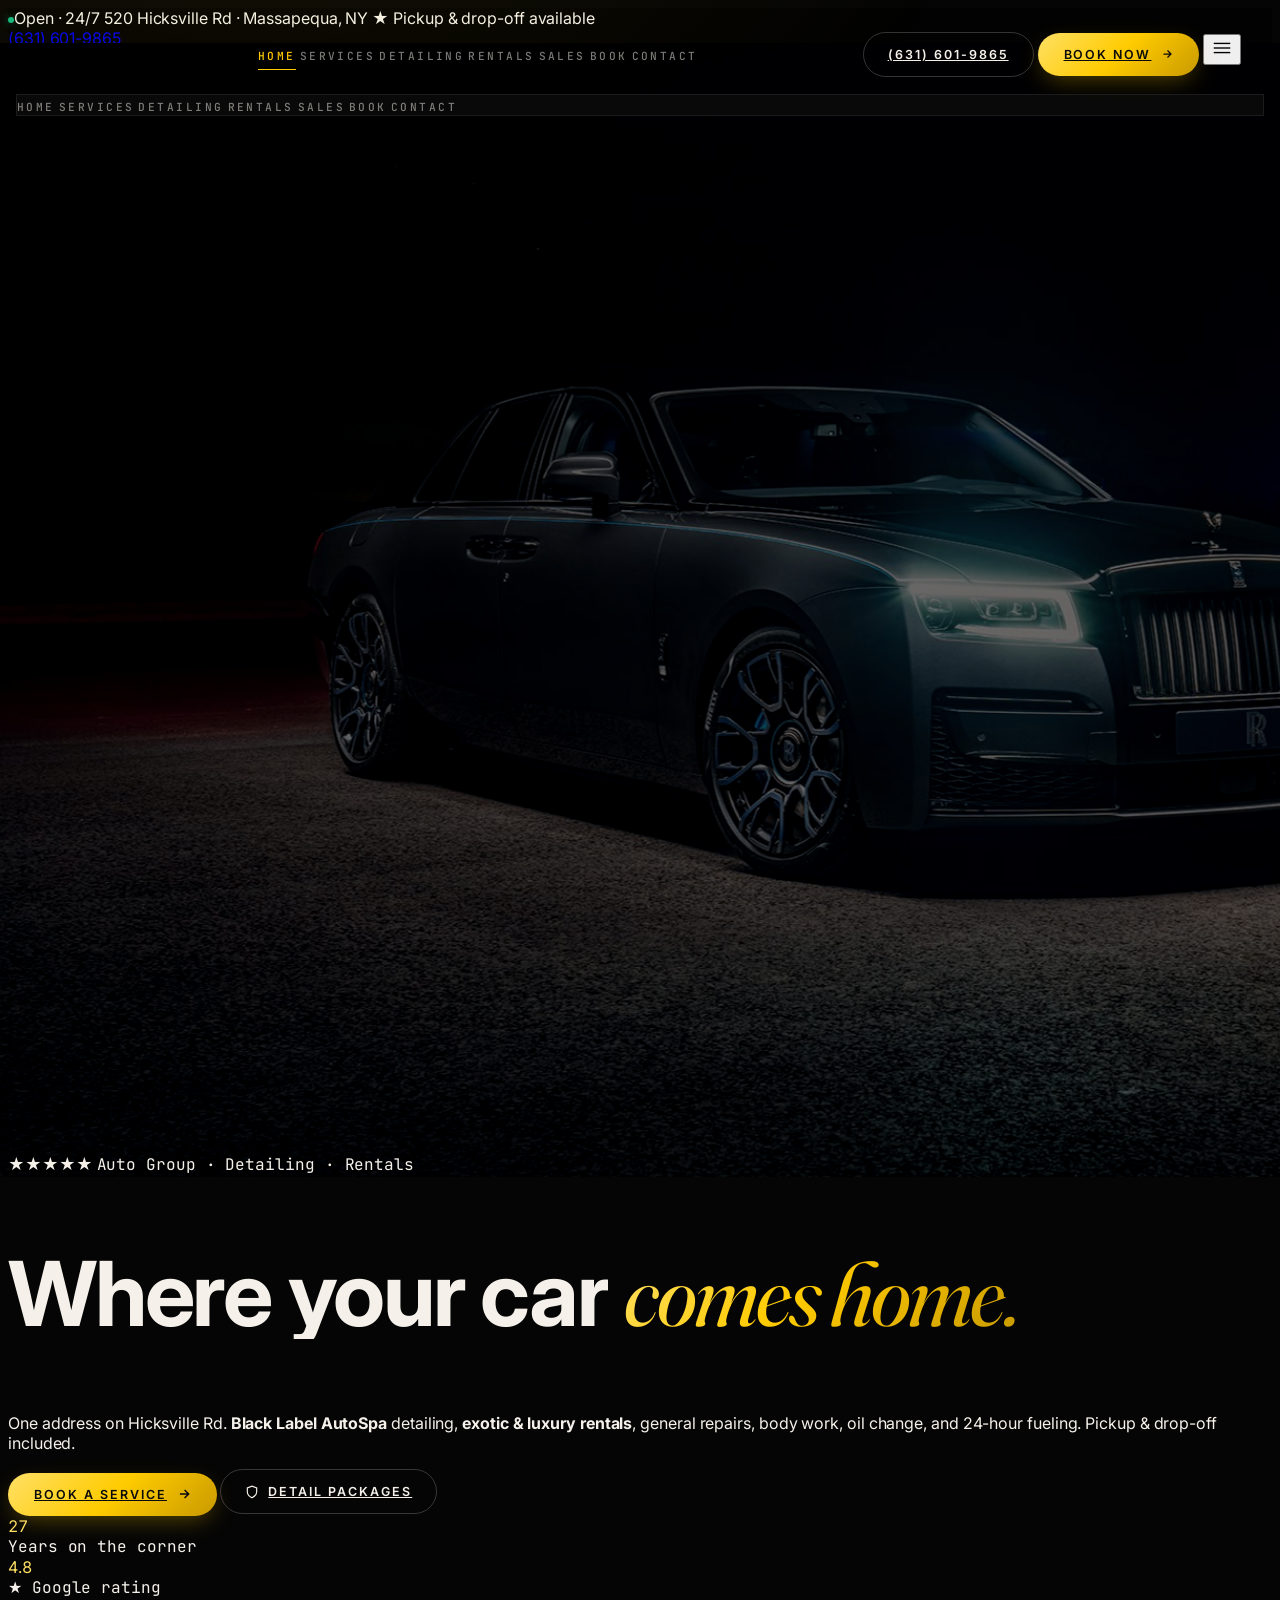
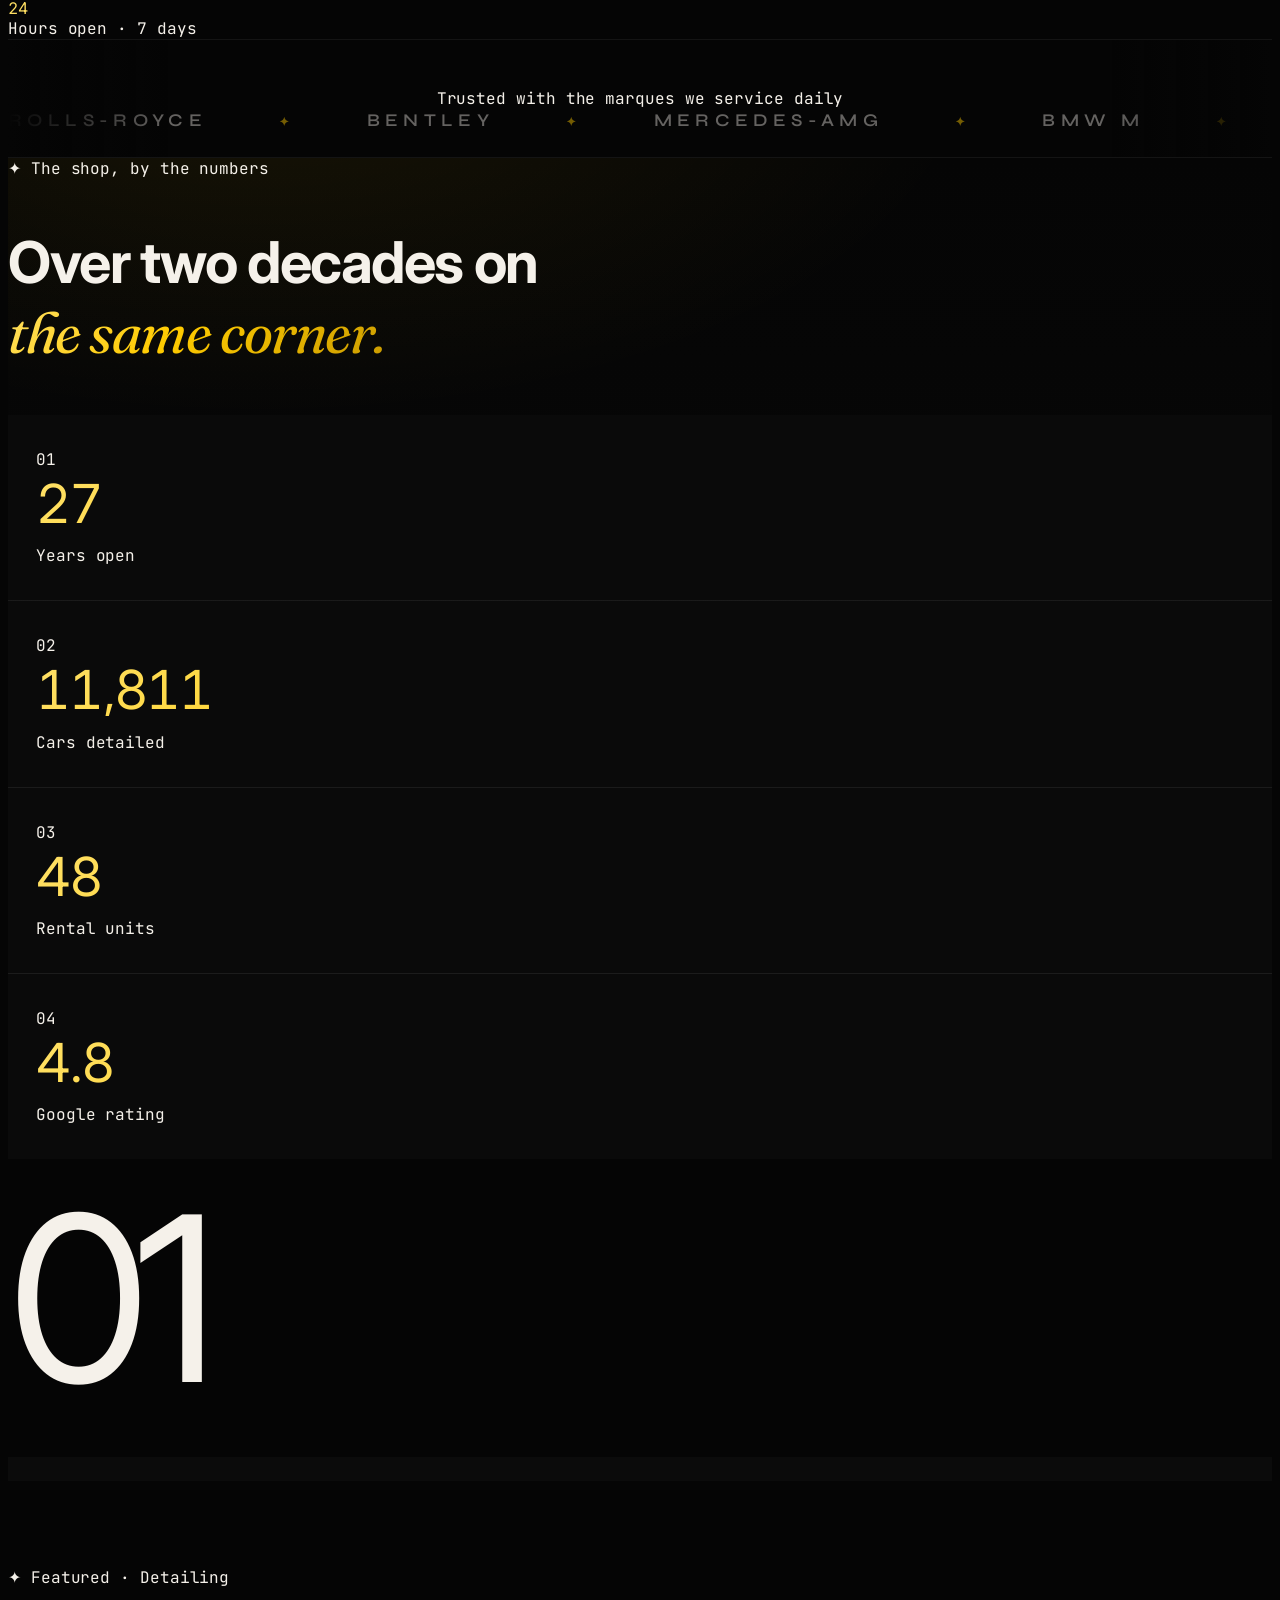
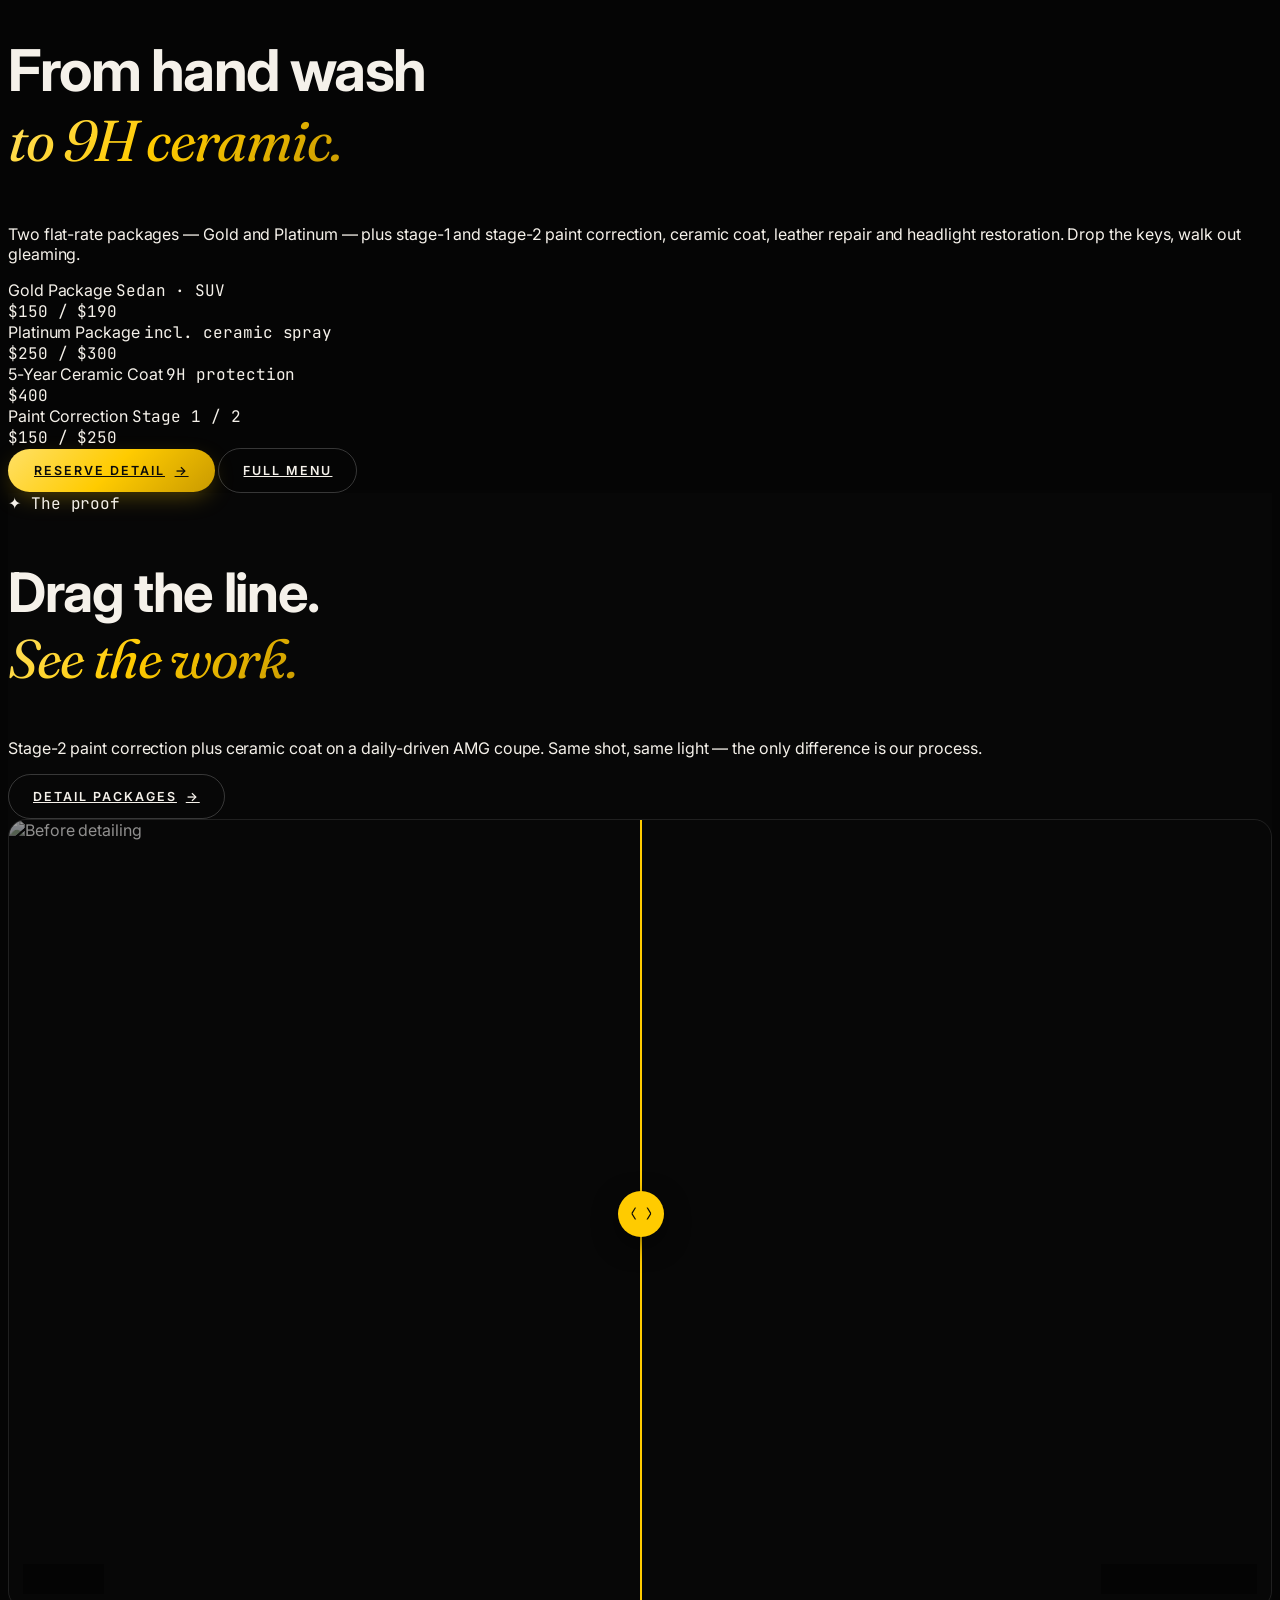
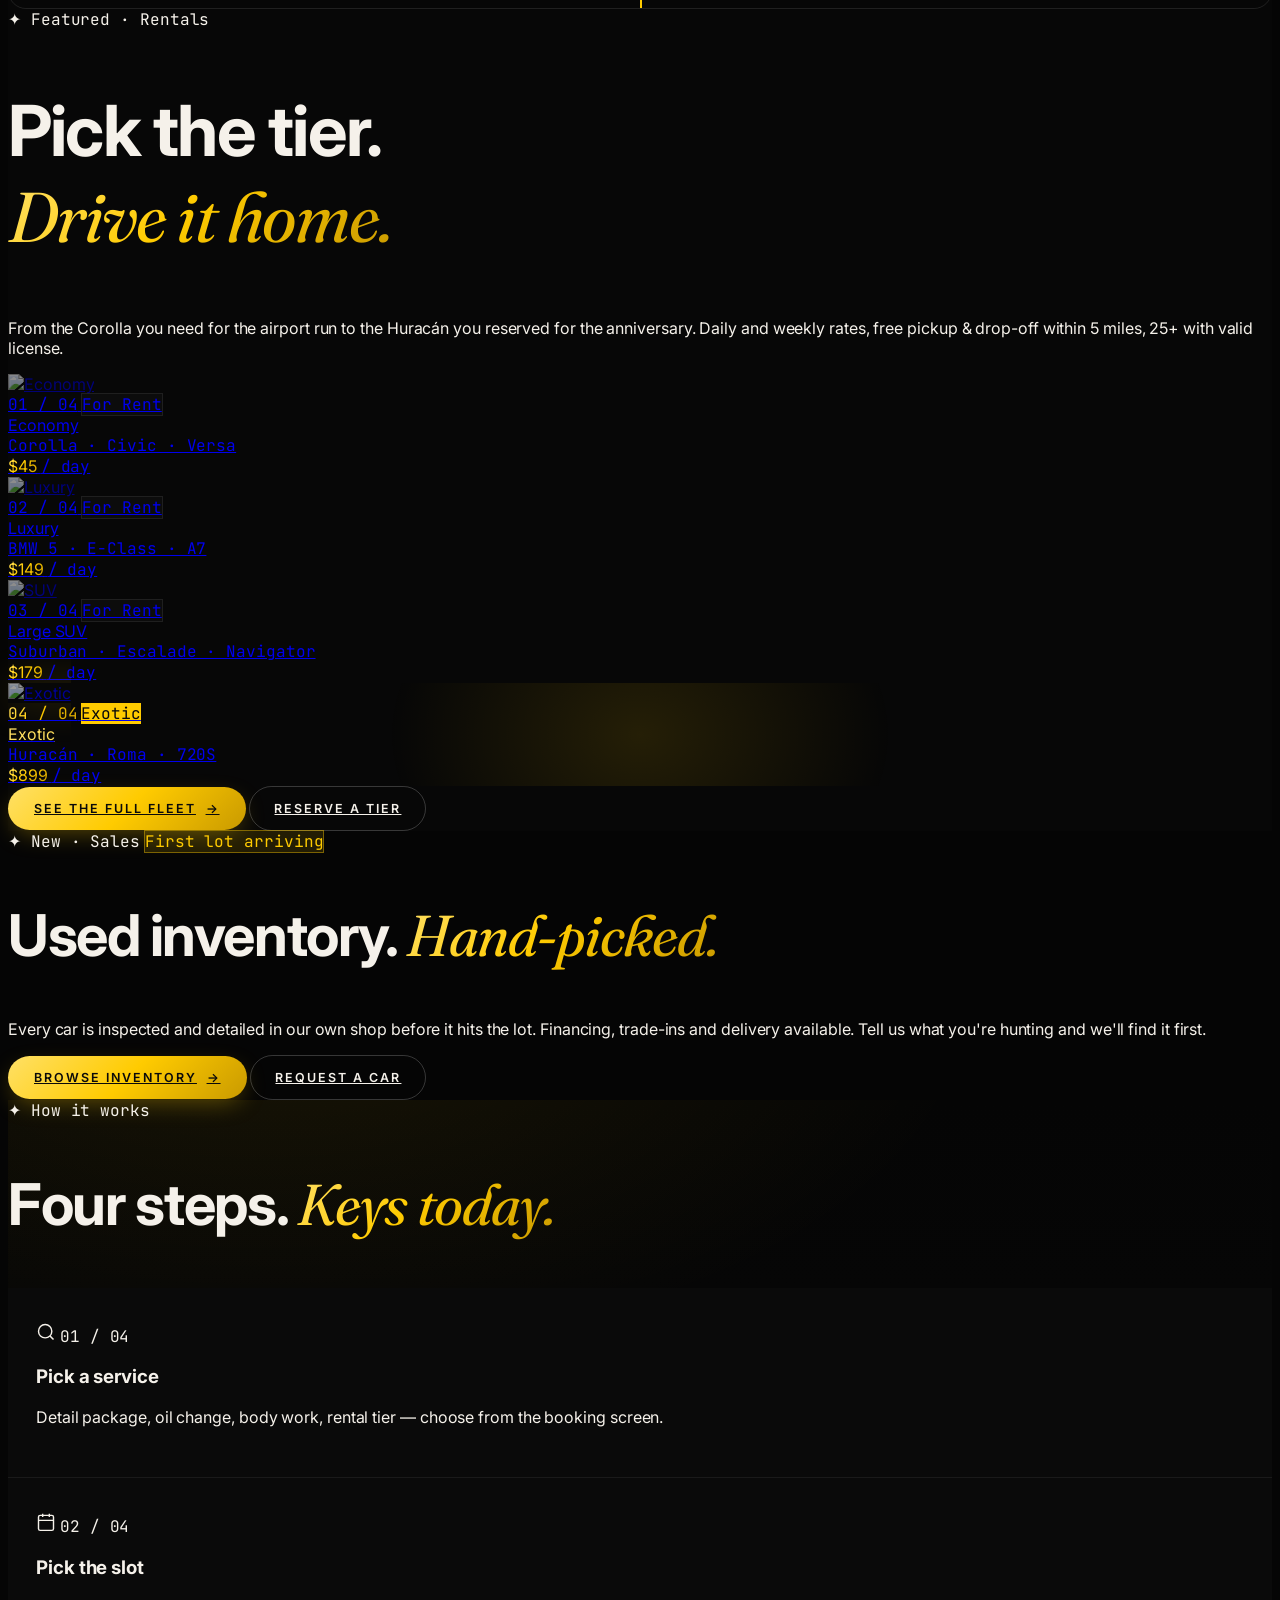
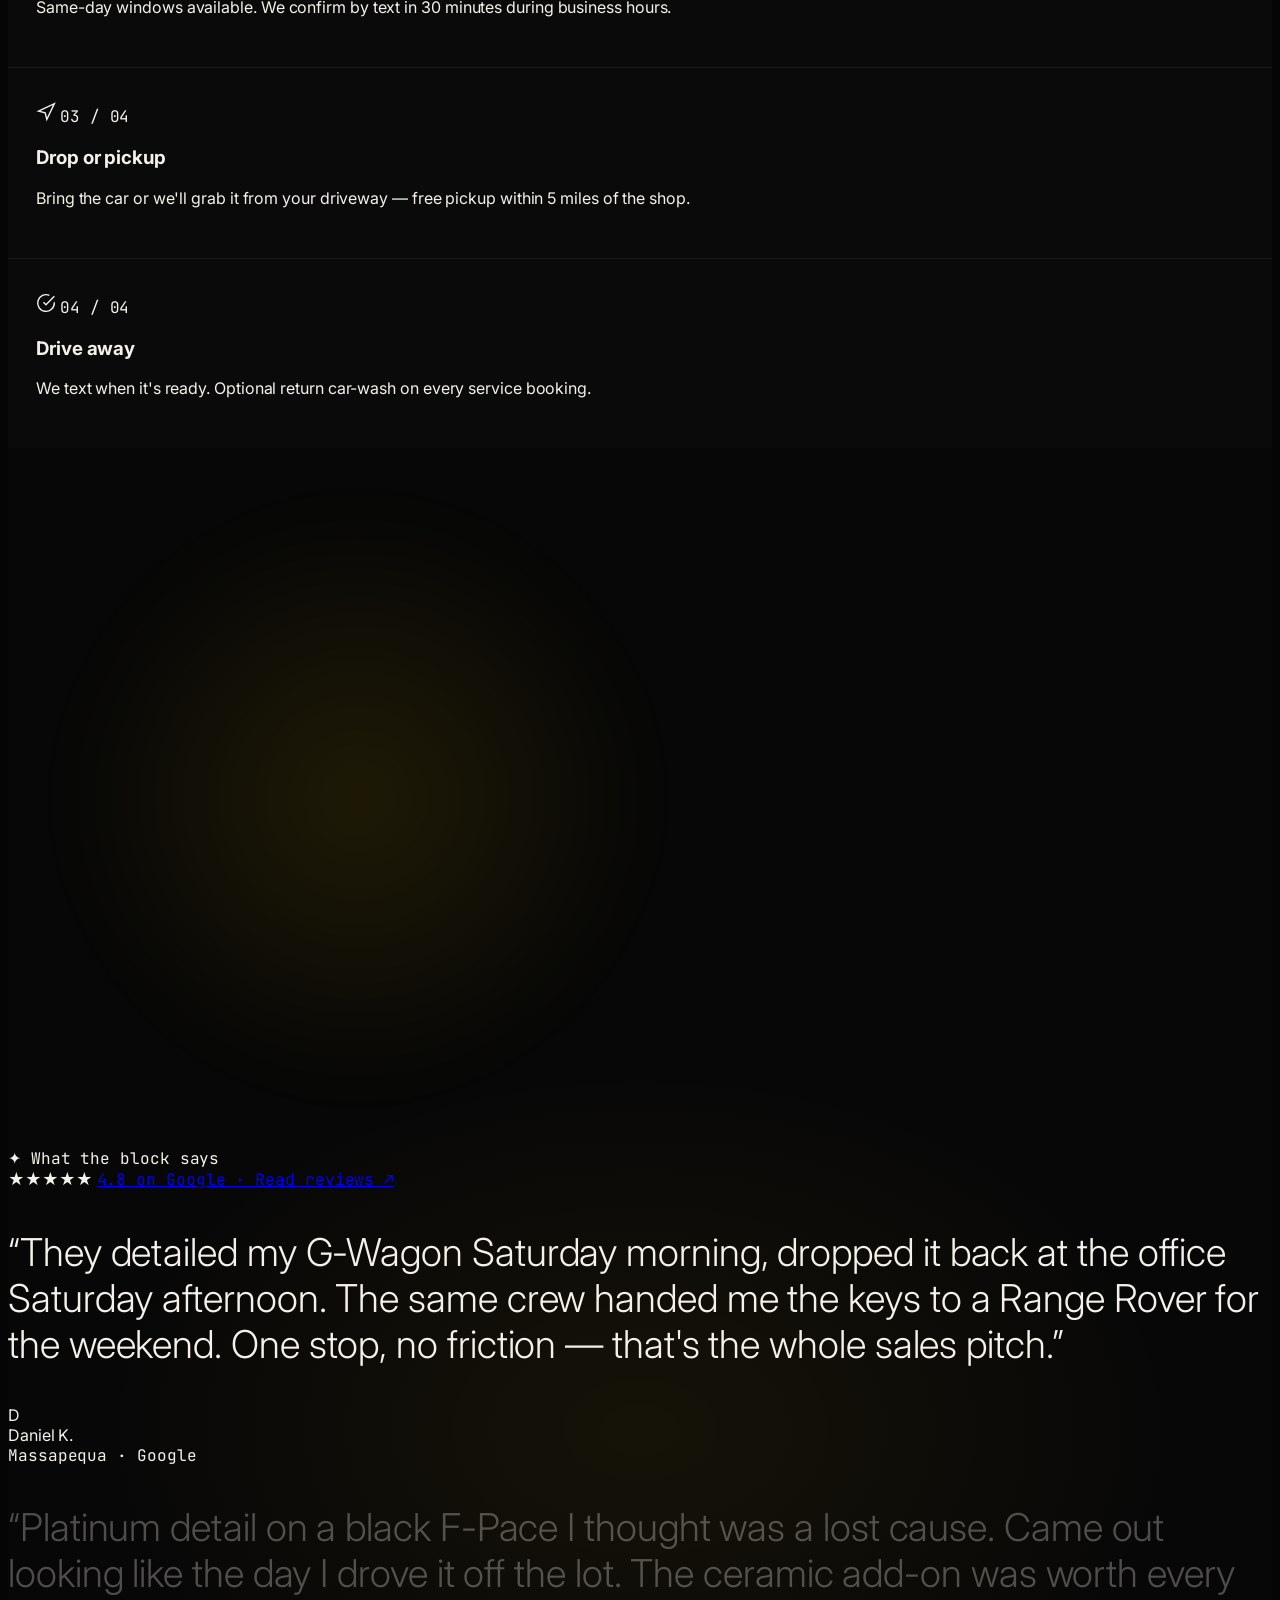
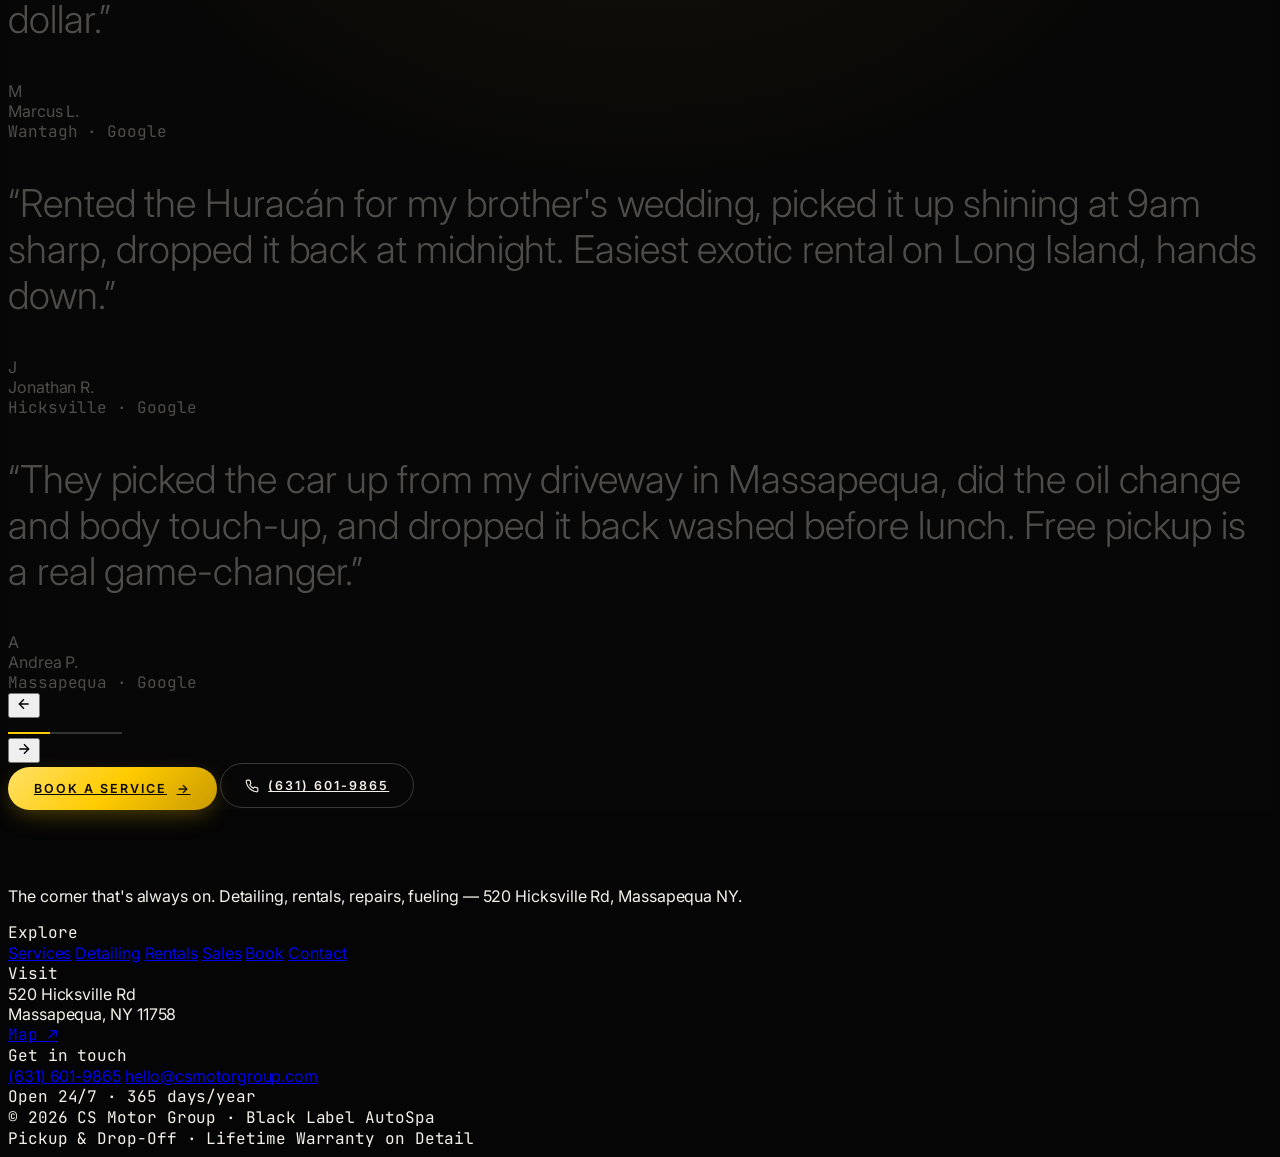
==== commit 1b5a1266: "feat: high-end redesign + sales marketplace (Square-ready standby) - Restraint pass: remove grain, c" ====
--- a/index.html
+++ b/index.html
@@ -3,6 +3,7 @@
 <head>
 <meta charset="UTF-8" />
 <meta name="viewport" content="width=device-width, initial-scale=1.0" />
+<script>document.documentElement.classList.add('js')</script>
 <title>CS Motor Group · Auto Detailing · Rentals · Repairs · Massapequa, NY</title>
 <meta name="description" content="One stop on Hicksville Rd: Black Label AutoSpa detailing, exotic & luxury rentals, general repairs, oil change, body work, and 24-hour fueling. Pickup & drop-off available." />
 <link rel="canonical" href="https://csmotorgroup.com/">
@@ -23,7 +24,6 @@
 </head>
 <body>
 
-<div class="grain"></div>
 <div class="scroll-progress"></div>
 
 <!-- TOP TICKER -->
@@ -57,12 +57,13 @@
       <a href="services.html" class="nav-link" data-en="Services" data-es="Servicios">Services</a>
       <a href="carwash.html" class="nav-link" data-en="Detailing" data-es="Detallado">Detailing</a>
       <a href="rentals.html" class="nav-link" data-en="Rentals" data-es="Alquiler">Rentals</a>
+      <a href="sales.html" class="nav-link" data-en="Sales" data-es="Ventas">Sales</a>
       <a href="booking.html" class="nav-link" data-en="Book" data-es="Reservar">Book</a>
       <a href="contact.html" class="nav-link" data-en="Contact" data-es="Contacto">Contact</a>
     </div>
     <div class="flex items-center gap-3">
       <a href="tel:+16316019865" class="hidden md:inline-flex btn-ghost text-[.66rem]">(631) 601-9865</a>
-      <a href="booking.html" class="hidden md:inline-flex btn-premium magnetic shine">
+      <a href="booking.html" class="hidden md:inline-flex btn-premium shine">
         <span data-en="Book Now" data-es="Reservar">Book Now</span>
         <svg width="12" height="12" viewBox="0 0 24 24" fill="none" stroke="currentColor" stroke-width="2.5"><path d="M5 12h14M13 5l7 7-7 7"/></svg>
       </a>
@@ -74,6 +75,7 @@
     <a href="services.html" class="nav-link" data-en="Services" data-es="Servicios">Services</a>
     <a href="carwash.html" class="nav-link" data-en="Detailing" data-es="Detallado">Detailing</a>
     <a href="rentals.html" class="nav-link" data-en="Rentals" data-es="Alquiler">Rentals</a>
+    <a href="sales.html" class="nav-link" data-en="Sales" data-es="Ventas">Sales</a>
     <a href="booking.html" class="nav-link" data-en="Book" data-es="Reservar">Book</a>
     <a href="contact.html" class="nav-link" data-en="Contact" data-es="Contacto">Contact</a>
   </div>
@@ -82,33 +84,11 @@
 <!-- HERO — parallax + slow-zoom + mask-reveal -->
 <section class="relative overflow-hidden" style="background:#050505;min-height:100svh">
   <div class="absolute inset-0 hero-parallax" data-parallax-bg>
-    <img src="https://media.gq-magazine.co.uk/photos/617955b460d3ea547b8fe639/16:9/w_2560%2Cc_limit/271021_RR_HP.jpg" alt="" class="absolute inset-0 w-full h-full object-cover animate-slow-zoom" style="filter:brightness(.42) contrast(1.08) saturate(.85)" />
-  </div>
-  <div class="absolute inset-0 diagonal-stripes opacity-50 pointer-events-none"></div>
+    <img src="assets/img/hero-rolls.jpg" alt="" class="absolute inset-0 w-full h-full object-cover animate-slow-zoom" style="filter:brightness(.42) contrast(1.08) saturate(.85)" />
+  </div>
   <div class="absolute inset-0 pointer-events-none" style="background:
-    radial-gradient(900px 500px at 70% 30%, rgba(255,203,0,.20), transparent 60%),
-    radial-gradient(700px 400px at 12% 85%, rgba(255,224,102,.10), transparent 60%);"></div>
+    radial-gradient(900px 500px at 70% 30%, rgba(255,203,0,.16), transparent 60%);"></div>
   <div class="absolute left-0 right-0 bottom-0 h-1/2 pointer-events-none" style="background:linear-gradient(180deg,transparent 0%,rgba(5,5,5,.85) 80%,#050505 100%)"></div>
-
-  <div class="hidden xl:flex absolute left-6 top-1/2 -translate-y-1/2 z-10 flex-col items-center gap-4" style="writing-mode:vertical-rl">
-    <span class="mono text-[.6rem] tracking-[.4em] uppercase text-white/40">Est. 1998 · Massapequa, NY</span>
-    <span class="block w-px h-16 bg-gradient-to-b from-white/40 to-transparent"></span>
-  </div>
-
-  <div class="hidden xl:flex absolute right-8 top-1/2 -translate-y-1/2 z-10 flex-col gap-7 items-end">
-    <div class="text-right">
-      <div class="font-[Syne] text-3xl font-bold gradient-text-gold counter" data-counter data-to="27">0</div>
-      <div class="mono text-[.6rem] tracking-[.32em] uppercase text-white/40 mt-1" data-en="Years" data-es="Años">Years</div>
-    </div>
-    <div class="text-right">
-      <div class="font-[Syne] text-3xl font-bold gradient-text-gold counter" data-counter data-to="12000" data-dur="2400">0</div>
-      <div class="mono text-[.6rem] tracking-[.32em] uppercase text-white/40 mt-1" data-en="Cars served" data-es="Autos atendidos">Cars served</div>
-    </div>
-    <div class="text-right">
-      <div class="font-[Syne] text-3xl font-bold gradient-text-gold counter" data-counter data-to="4.8" data-decimals="1">0</div>
-      <div class="mono text-[.6rem] tracking-[.32em] uppercase text-white/40 mt-1" data-en="Google rating" data-es="Calificación">Google rating</div>
-    </div>
-  </div>
 
   <div class="relative z-20 max-w-[1500px] mx-auto px-6 md:px-12 lg:px-20 pt-40 md:pt-44 pb-24 md:pb-36 min-h-[100svh] flex flex-col justify-end" data-parallax-content>
     <div class="iv-stagger">
@@ -129,7 +109,7 @@
       </p>
 
       <div class="mt-10 flex flex-wrap gap-3">
-        <a href="booking.html" class="btn-premium magnetic shine animate-pulse-glow">
+        <a href="booking.html" class="btn-premium shine">
           <span data-en="Book a service" data-es="Reservar servicio">Book a service</span>
           <svg width="14" height="14" viewBox="0 0 24 24" fill="none" stroke="currentColor" stroke-width="2.5"><path d="M5 12h14M13 5l7 7-7 7"/></svg>
         </a>
@@ -141,39 +121,48 @@
 
       <div class="mt-16 md:mt-20 grid grid-cols-3 max-w-2xl border-t border-white/10 pt-6">
         <div>
-          <div class="font-[Syne] text-2xl md:text-3xl font-semibold gradient-text-gold counter" data-counter data-to="2">0</div>
-          <div class="mono text-[.6rem] tracking-[.22em] uppercase text-white/40 mt-1" data-en="Detail Packages" data-es="Paquetes Detail">Detail Packages</div>
+          <div class="font-[Syne] text-2xl md:text-3xl font-semibold gradient-text-gold counter" data-counter data-to="27">27</div>
+          <div class="mono text-[.6rem] tracking-[.22em] uppercase text-white/40 mt-1" data-en="Years on the corner" data-es="Años en la esquina">Years on the corner</div>
         </div>
         <div class="border-l border-white/10 pl-6">
-          <div class="font-[Syne] text-2xl md:text-3xl font-semibold gradient-text-gold counter" data-counter data-to="4">0</div>
-          <div class="mono text-[.6rem] tracking-[.22em] uppercase text-white/40 mt-1" data-en="Rental Tiers" data-es="Tiers Alquiler">Rental Tiers</div>
+          <div class="font-[Syne] text-2xl md:text-3xl font-semibold gradient-text-gold counter" data-counter data-to="4.8" data-decimals="1">4.8</div>
+          <div class="mono text-[.6rem] tracking-[.22em] uppercase text-white/40 mt-1" data-en="★ Google rating" data-es="★ Rating Google">★ Google rating</div>
         </div>
         <div class="border-l border-white/10 pl-6">
-          <div class="font-[Syne] text-2xl md:text-3xl font-semibold gradient-text-gold counter" data-counter data-to="24">0</div>
-          <div class="mono text-[.6rem] tracking-[.22em] uppercase text-white/40 mt-1" data-en="Hours open" data-es="Horas abierto">Hours open</div>
+          <div class="font-[Syne] text-2xl md:text-3xl font-semibold gradient-text-gold counter" data-counter data-to="24">24</div>
+          <div class="mono text-[.6rem] tracking-[.22em] uppercase text-white/40 mt-1" data-en="Hours open · 7 days" data-es="Horas · 7 días">Hours open · 7 days</div>
         </div>
       </div>
     </div>
   </div>
 </section>
 
-<!-- BRAND MARQUEE -->
+<!-- MARQUES WE SERVICE — authority wall (Blackout / Topaz pattern) -->
 <div class="brand-marquee-wrap">
-  <div class="brand-marquee-track">
-    <span class="item">Black Label AutoSpa</span> <span class="item"><i>✦</i></span>
-    <span class="item">Exotic Rentals</span> <span class="item"><i>✦</i></span>
-    <span class="item">Hicksville Road</span> <span class="item"><i>✦</i></span>
-    <span class="item">Massapequa</span> <span class="item"><i>✦</i></span>
-    <span class="item">9H Ceramic Coat</span> <span class="item"><i>✦</i></span>
-    <span class="item">Lamborghini · Ferrari · McLaren</span> <span class="item"><i>✦</i></span>
-    <span class="item">Since 1998</span> <span class="item"><i>✦</i></span>
-    <span class="item">Black Label AutoSpa</span> <span class="item"><i>✦</i></span>
-    <span class="item">Exotic Rentals</span> <span class="item"><i>✦</i></span>
-    <span class="item">Hicksville Road</span> <span class="item"><i>✦</i></span>
-    <span class="item">Massapequa</span> <span class="item"><i>✦</i></span>
-    <span class="item">9H Ceramic Coat</span> <span class="item"><i>✦</i></span>
-    <span class="item">Lamborghini · Ferrari · McLaren</span> <span class="item"><i>✦</i></span>
-    <span class="item">Since 1998</span> <span class="item"><i>✦</i></span>
+  <div class="brand-marquee-label">
+    <span class="mono text-[.6rem] tracking-[.34em] uppercase text-white/35" data-en="Trusted with the marques we service daily" data-es="Las marcas que atendemos a diario">Trusted with the marques we service daily</span>
+  </div>
+  <div class="brand-marquee-track mt-4">
+    <span class="item">Rolls-Royce</span> <span class="item"><i>✦</i></span>
+    <span class="item">Bentley</span> <span class="item"><i>✦</i></span>
+    <span class="item">Mercedes-AMG</span> <span class="item"><i>✦</i></span>
+    <span class="item">BMW M</span> <span class="item"><i>✦</i></span>
+    <span class="item">Porsche</span> <span class="item"><i>✦</i></span>
+    <span class="item">Lamborghini</span> <span class="item"><i>✦</i></span>
+    <span class="item">Ferrari</span> <span class="item"><i>✦</i></span>
+    <span class="item">Range Rover</span> <span class="item"><i>✦</i></span>
+    <span class="item">Audi RS</span> <span class="item"><i>✦</i></span>
+    <span class="item">Tesla</span> <span class="item"><i>✦</i></span>
+    <span class="item">Rolls-Royce</span> <span class="item"><i>✦</i></span>
+    <span class="item">Bentley</span> <span class="item"><i>✦</i></span>
+    <span class="item">Mercedes-AMG</span> <span class="item"><i>✦</i></span>
+    <span class="item">BMW M</span> <span class="item"><i>✦</i></span>
+    <span class="item">Porsche</span> <span class="item"><i>✦</i></span>
+    <span class="item">Lamborghini</span> <span class="item"><i>✦</i></span>
+    <span class="item">Ferrari</span> <span class="item"><i>✦</i></span>
+    <span class="item">Range Rover</span> <span class="item"><i>✦</i></span>
+    <span class="item">Audi RS</span> <span class="item"><i>✦</i></span>
+    <span class="item">Tesla</span> <span class="item"><i>✦</i></span>
   </div>
 </div>
 
@@ -192,25 +181,25 @@
     <div class="stats-grid grid-cols-2 md:grid-cols-4 iv-stagger">
       <div>
         <span class="mono text-[.62rem] tracking-[.32em] text-[var(--gold)]">01</span>
-        <div class="font-[Syne] font-bold gradient-text-gold counter mt-3" style="font-size:clamp(2.4rem,4.2vw,3.6rem);letter-spacing:-.04em;line-height:.95" data-counter data-to="27">0</div>
+        <div class="font-[Syne] font-bold gradient-text-gold counter mt-3" style="font-size:clamp(2.4rem,4.2vw,3.6rem);letter-spacing:-.04em;line-height:.95" data-counter data-to="27">27</div>
         <span class="block mt-2 w-10 h-px bg-[var(--gold)]"></span>
         <span class="mono text-[.62rem] tracking-[.22em] uppercase text-white/55 mt-3 block" data-en="Years open" data-es="Años abiertos">Years open</span>
       </div>
       <div>
         <span class="mono text-[.62rem] tracking-[.32em] text-[var(--gold)]">02</span>
-        <div class="font-[Syne] font-bold gradient-text-gold counter mt-3" style="font-size:clamp(2.4rem,4.2vw,3.6rem);letter-spacing:-.04em;line-height:.95" data-counter data-to="12000" data-dur="2400">0</div>
+        <div class="font-[Syne] font-bold gradient-text-gold counter mt-3" style="font-size:clamp(2.4rem,4.2vw,3.6rem);letter-spacing:-.04em;line-height:.95" data-counter data-to="12000" data-dur="2400">12,000</div>
         <span class="block mt-2 w-10 h-px bg-[var(--gold)]"></span>
         <span class="mono text-[.62rem] tracking-[.22em] uppercase text-white/55 mt-3 block" data-en="Cars detailed" data-es="Autos detallados">Cars detailed</span>
       </div>
       <div>
         <span class="mono text-[.62rem] tracking-[.32em] text-[var(--gold)]">03</span>
-        <div class="font-[Syne] font-bold gradient-text-gold counter mt-3" style="font-size:clamp(2.4rem,4.2vw,3.6rem);letter-spacing:-.04em;line-height:.95" data-counter data-to="48">0</div>
+        <div class="font-[Syne] font-bold gradient-text-gold counter mt-3" style="font-size:clamp(2.4rem,4.2vw,3.6rem);letter-spacing:-.04em;line-height:.95" data-counter data-to="48">48</div>
         <span class="block mt-2 w-10 h-px bg-[var(--gold)]"></span>
         <span class="mono text-[.62rem] tracking-[.22em] uppercase text-white/55 mt-3 block" data-en="Rental units" data-es="Unidades alquiler">Rental units</span>
       </div>
       <div>
         <span class="mono text-[.62rem] tracking-[.32em] text-[var(--gold)]">04</span>
-        <div class="font-[Syne] font-bold gradient-text-gold counter mt-3" style="font-size:clamp(2.4rem,4.2vw,3.6rem);letter-spacing:-.04em;line-height:.95" data-counter data-to="4.8" data-decimals="1">0</div>
+        <div class="font-[Syne] font-bold gradient-text-gold counter mt-3" style="font-size:clamp(2.4rem,4.2vw,3.6rem);letter-spacing:-.04em;line-height:.95" data-counter data-to="4.8" data-decimals="1">4.8</div>
         <span class="block mt-2 w-10 h-px bg-[var(--gold)]"></span>
         <span class="mono text-[.62rem] tracking-[.22em] uppercase text-white/55 mt-3 block" data-en="Google rating" data-es="Rating Google">Google rating</span>
       </div>
@@ -288,10 +277,41 @@
       </div>
 
       <div class="mt-8 flex gap-3">
-        <a href="booking.html?service=detail" class="btn-premium magnetic shine">
+        <a href="booking.html?service=detail" class="btn-premium shine">
           <span data-en="Reserve detail" data-es="Reservar detail">Reserve detail</span> →
         </a>
         <a href="carwash.html" class="btn-ghost"><span data-en="Full menu" data-es="Menú completo">Full menu</span></a>
+      </div>
+    </div>
+  </div>
+</section>
+
+<!-- BEFORE / AFTER — proof of work (Blackout pattern) -->
+<section class="relative py-24 md:py-32 border-t border-white/[.06]" style="background:#070707">
+  <div class="max-w-[1500px] mx-auto px-6 md:px-12 grid lg:grid-cols-12 gap-10 lg:gap-16 items-center">
+    <div class="lg:col-span-4 iv">
+      <span class="mono text-[.66rem] tracking-[.32em] uppercase text-[var(--gold)]" data-en="✦ The proof" data-es="✦ La prueba">✦ The proof</span>
+      <h2 class="font-[Syne] uppercase mt-5 leading-[.92]" style="font-size:clamp(2rem,4.5vw,3.4rem);letter-spacing:-.025em">
+        <span data-en="Drag the line." data-es="Arrastra la línea.">Drag the line.</span>
+        <br>
+        <span class="gradient-text-gold" style="font-family:'Fraunces',serif;font-style:italic;font-weight:400;text-transform:none" data-en="See the work." data-es="Mira el trabajo.">See the work.</span>
+      </h2>
+      <p class="mt-6 text-white/65 leading-relaxed text-sm md:text-base"
+         data-en="Stage-2 paint correction plus ceramic coat on a daily-driven AMG coupe. Same shot, same light — the only difference is our process."
+         data-es="Corrección de pintura stage-2 más coating cerámico en un coupé AMG de uso diario. Misma toma, misma luz — la única diferencia es nuestro proceso.">
+        Stage-2 paint correction plus ceramic coat on a daily-driven AMG coupe. Same shot, same light — the only difference is our process.
+      </p>
+      <div class="mt-8">
+        <a href="carwash.html" class="btn-ghost"><span data-en="Detail packages" data-es="Paquetes detail">Detail packages</span> →</a>
+      </div>
+    </div>
+    <div class="lg:col-span-8 iv">
+      <div class="ba-slider">
+        <img src="https://images.unsplash.com/photo-1605559424843-9e4c228bf1c2?auto=format&fit=crop&w=1600&q=85" alt="Before detailing" class="ba-before" />
+        <img src="https://images.unsplash.com/photo-1605559424843-9e4c228bf1c2?auto=format&fit=crop&w=1600&q=85" alt="After detailing" class="ba-after" />
+        <span class="ba-tag ba-tag-before" data-en="Before" data-es="Antes">Before</span>
+        <span class="ba-tag ba-tag-after" data-en="After · Ceramic" data-es="Después · Cerámico">After · Ceramic</span>
+        <div class="ba-handle"></div>
       </div>
     </div>
   </div>
@@ -388,10 +408,40 @@
     </div>
 
     <div class="mt-14 flex flex-wrap gap-3 iv">
-      <a href="rentals.html" class="btn-premium magnetic shine">
+      <a href="rentals.html" class="btn-premium shine">
         <span data-en="See the full fleet" data-es="Ver flota completa">See the full fleet</span> →
       </a>
       <a href="booking.html?service=rental" class="btn-ghost"><span data-en="Reserve a tier" data-es="Reservar tier">Reserve a tier</span></a>
+    </div>
+  </div>
+</section>
+
+<!-- SALES TEASER — used inventory, standby until Square goes live -->
+<section class="relative py-20 md:py-24 border-t border-white/[.06] overflow-hidden">
+  <div class="absolute inset-0 pointer-events-none" style="background:radial-gradient(800px 400px at 85% 50%,rgba(255,203,0,.07),transparent 60%)"></div>
+  <div class="relative max-w-[1500px] mx-auto px-6 md:px-12">
+    <div class="grid lg:grid-cols-12 gap-10 items-center iv">
+      <div class="lg:col-span-8">
+        <div class="flex items-center gap-3 mb-5">
+          <span class="mono text-[.66rem] tracking-[.32em] uppercase text-[var(--gold)]" data-en="✦ New · Sales" data-es="✦ Nuevo · Ventas">✦ New · Sales</span>
+          <span class="px-3 py-1 rounded-full mono text-[.55rem] tracking-[.22em] uppercase font-bold" style="background:rgba(255,203,0,.12);border:1px solid rgba(255,203,0,.4);color:var(--gold)" data-en="First lot arriving" data-es="Primer lote en camino">First lot arriving</span>
+        </div>
+        <h2 class="font-[Syne] uppercase leading-[.92]" style="font-size:clamp(2rem,4.5vw,3.6rem);letter-spacing:-.025em">
+          <span data-en="Used inventory." data-es="Inventario usado.">Used inventory.</span>
+          <span class="gradient-text-gold ml-2" style="font-family:'Fraunces',serif;font-style:italic;font-weight:400;text-transform:none" data-en="Hand-picked." data-es="Selección propia.">Hand-picked.</span>
+        </h2>
+        <p class="mt-5 max-w-xl text-white/65 leading-relaxed"
+           data-en="Every car is inspected and detailed in our own shop before it hits the lot. Financing, trade-ins and delivery available. Tell us what you're hunting and we'll find it first."
+           data-es="Cada auto se inspecciona y detalla en nuestro propio taller antes de entrar al lote. Financiamiento, trade-ins y entrega disponibles. Dinos qué buscas y lo encontramos primero.">
+          Every car is inspected and detailed in our own shop before it hits the lot. Financing, trade-ins and delivery available. Tell us what you're hunting and we'll find it first.
+        </p>
+      </div>
+      <div class="lg:col-span-4 flex flex-col sm:flex-row lg:flex-col gap-3 lg:items-end">
+        <a href="sales.html" class="btn-premium shine w-full sm:w-auto justify-center">
+          <span data-en="Browse inventory" data-es="Ver inventario">Browse inventory</span> →
+        </a>
+        <a href="sales.html#request" class="btn-ghost w-full sm:w-auto justify-center"><span data-en="Request a car" data-es="Buscar mi auto">Request a car</span></a>
+      </div>
     </div>
   </div>
 </section>
@@ -464,7 +514,10 @@
   <div class="relative max-w-[1100px] mx-auto px-6 iv">
     <div class="text-center mb-10">
       <span class="mono text-[.66rem] tracking-[.32em] uppercase text-[var(--gold)]" data-en="✦ What the block says" data-es="✦ Lo que dice el barrio">✦ What the block says</span>
-      <span class="block text-[var(--gold)] text-lg tracking-[.4em] mt-4">★★★★★</span>
+      <div class="mt-4 flex items-center justify-center gap-3">
+        <span class="text-[var(--gold)] text-lg tracking-[.4em]">★★★★★</span>
+        <a href="https://www.google.com/maps/search/CS+Motor+Group+520+Hicksville+Rd+Massapequa+NY" target="_blank" rel="noopener" class="mono text-[.62rem] tracking-[.22em] uppercase text-white/50 hover:text-[var(--gold)] underline-sweep" data-en="4.8 on Google · Read reviews ↗" data-es="4.8 en Google · Leer reseñas ↗">4.8 on Google · Read reviews ↗</a>
+      </div>
     </div>
 
     <!-- Carousel viewport -->
@@ -550,7 +603,7 @@
     </div>
 
     <div class="mt-16 flex flex-wrap justify-center gap-3">
-      <a href="booking.html" class="btn-premium magnetic shine animate-pulse-glow">
+      <a href="booking.html" class="btn-premium shine">
         <span data-en="Book a service" data-es="Reservar servicio">Book a service</span> →
       </a>
       <a href="tel:+16316019865" class="btn-ghost">
@@ -623,6 +676,7 @@
           <a href="services.html" class="hover:text-[var(--gold)] underline-sweep" data-en="Services" data-es="Servicios">Services</a>
           <a href="carwash.html" class="hover:text-[var(--gold)] underline-sweep" data-en="Detailing" data-es="Detallado">Detailing</a>
           <a href="rentals.html" class="hover:text-[var(--gold)] underline-sweep" data-en="Rentals" data-es="Alquiler">Rentals</a>
+          <a href="sales.html" class="hover:text-[var(--gold)] underline-sweep" data-en="Sales" data-es="Ventas">Sales</a>
           <a href="booking.html" class="hover:text-[var(--gold)] underline-sweep" data-en="Book" data-es="Reservar">Book</a>
           <a href="contact.html" class="hover:text-[var(--gold)] underline-sweep" data-en="Contact" data-es="Contacto">Contact</a>
         </div>
--- a/assets/styles.css
+++ b/assets/styles.css
@@ -56,10 +56,8 @@
 .neon-pink, .neon-cyan, .neon-amber, .neon-text{color:var(--gold);text-shadow:none;}
 .neon-script.neon-pink, .neon-script.neon-cyan, .neon-script.neon-amber{color:var(--gold);font-style:italic;text-shadow:none;}
 
-/* Grain — very subtle */
-.grain{position:fixed;inset:0;pointer-events:none;z-index:1;opacity:.05;mix-blend-mode:overlay;background-image:url("data:image/svg+xml,%3Csvg viewBox='0 0 200 200' xmlns='http://www.w3.org/2000/svg'%3E%3Cfilter id='n'%3E%3CfeTurbulence type='fractalNoise' baseFrequency='.9' numOctaves='2'/%3E%3C/filter%3E%3Crect width='100%25' height='100%25' filter='url(%23n)'/%3E%3C/svg%3E");}
-/* Scanlines — disabled, kept selector for backward compat */
-.scanlines{display:none;}
+/* Grain / scanlines — retired for restraint; selectors kept harmless for old markup */
+.grain,.scanlines{display:none;}
 
 /* Buttons — premium pill */
 .btn{display:inline-flex;align-items:center;justify-content:center;gap:.6rem;padding:.95rem 1.7rem;font-family:'Inter',sans-serif;font-size:.78rem;letter-spacing:.16em;text-transform:uppercase;font-weight:600;transition:all .35s cubic-bezier(.16,1,.3,1);border-radius:999px;cursor:pointer;border:0;position:relative;overflow:hidden;}
@@ -128,10 +126,11 @@
 .marquee:hover{animation-play-state:paused;}
 @keyframes scroll{from{transform:translateX(0)}to{transform:translateX(-50%)}}
 
-/* Reveal */
-.reveal{opacity:0;transform:translateY(28px);transition:opacity .9s cubic-bezier(.16,1,.3,1),transform .9s cubic-bezier(.16,1,.3,1);}
+/* Reveal — hidden states only when JS is confirmed (html.js), so content is
+   never invisible without JavaScript */
+:where(html.js) .reveal{opacity:0;transform:translateY(28px);transition:opacity .9s cubic-bezier(.16,1,.3,1),transform .9s cubic-bezier(.16,1,.3,1);}
 .reveal.in{opacity:1;transform:translateY(0);}
-.reveal-stagger>*{opacity:0;transform:translateY(20px);transition:opacity .8s cubic-bezier(.16,1,.3,1),transform .8s cubic-bezier(.16,1,.3,1);}
+:where(html.js) .reveal-stagger>*{opacity:0;transform:translateY(20px);transition:opacity .8s cubic-bezier(.16,1,.3,1),transform .8s cubic-bezier(.16,1,.3,1);}
 .reveal-stagger.in>*{opacity:1;transform:translateY(0);}
 .reveal-stagger.in>*:nth-child(1){transition-delay:0s}
 .reveal-stagger.in>*:nth-child(2){transition-delay:.08s}
@@ -148,8 +147,8 @@
 .gal-item .overlay{position:absolute;inset:0;background:linear-gradient(180deg,transparent 50%,rgba(5,5,5,.85) 100%);display:flex;align-items:flex-end;padding:1.25rem;opacity:0;transition:opacity .4s;}
 .gal-item:hover .overlay{opacity:1;}
 
-/* Scroll progress */
-.scroll-progress{position:fixed;top:0;left:0;height:2px;background:var(--gold);z-index:99;width:0;transition:width .1s;box-shadow:none;}
+/* Scroll progress — scaleX instead of width so scrolling never triggers layout */
+.scroll-progress{position:fixed;top:0;left:0;height:2px;background:var(--gold);z-index:99;width:100%;transform:scaleX(0);transform-origin:left;box-shadow:none;}
 
 /* Forms */
 .input{width:100%;background:transparent;border:0;border-bottom:1px solid rgba(255,255,255,.18);padding:.9rem 0;color:var(--text);font-family:'Inter',sans-serif;font-weight:400;font-size:1rem;outline:none;transition:border-color .3s;}
@@ -214,10 +213,6 @@
 @keyframes slow-zoom{0%{transform:scale(1.05)}50%{transform:scale(1.14)}100%{transform:scale(1.05)}}
 .animate-slow-zoom{animation:slow-zoom 26s ease-in-out infinite;}
 
-/* Pulse glow ring on CTA */
-@keyframes pulse-glow{0%,100%{box-shadow:0 0 0 0 rgba(255,203,0,.45)}50%{box-shadow:0 0 0 22px rgba(255,203,0,0)}}
-.animate-pulse-glow{animation:pulse-glow 2.6s ease-out infinite;}
-
 /* Floating */
 @keyframes float-y{0%,100%{transform:translateY(0)}50%{transform:translateY(-8px)}}
 .animate-float{animation:float-y 7s ease-in-out infinite;}
@@ -240,8 +235,8 @@
 .mask-reveal{animation:mask-reveal 1s cubic-bezier(.16,1,.3,1) forwards;}
 
 /* Text rise on enter */
-.txt-rise{display:inline-block;overflow:hidden;vertical-align:bottom;}
-.txt-rise > span{display:inline-block;transform:translateY(110%);transition:transform .9s cubic-bezier(.16,1,.3,1);}
+.txt-rise{display:inline-block;overflow:hidden;vertical-align:bottom;line-height:1;}
+:where(html.js) .txt-rise > span{display:inline-block;transform:translateY(110%);transition:transform .9s cubic-bezier(.16,1,.3,1);}
 .txt-rise.in > span{transform:translateY(0);}
 .txt-rise.d1 > span{transition-delay:.05s} .txt-rise.d2 > span{transition-delay:.18s} .txt-rise.d3 > span{transition-delay:.32s}
 
@@ -287,17 +282,13 @@
 .card-hover{transition:transform .55s cubic-bezier(.16,1,.3,1),box-shadow .55s ease,border-color .35s;}
 .card-hover:hover{transform:translateY(-6px);box-shadow:0 30px 60px -20px rgba(0,0,0,.65),0 0 0 1px rgba(255,203,0,.20);}
 
-/* Cursor glow */
-.cursor-glow{position:fixed;top:0;left:0;width:380px;height:380px;border-radius:50%;background:radial-gradient(circle,rgba(255,203,0,.20) 0%,rgba(255,203,0,.08) 35%,transparent 70%);filter:blur(20px);pointer-events:none;z-index:5;mix-blend-mode:screen;transition:opacity .35s;opacity:0;transform:translate3d(-50%,-50%,0);}
-@media(min-width:768px){.cursor-glow.on{opacity:1;}}
-
 /* Counter tabular nums */
 .counter{font-variant-numeric:tabular-nums;}
 
-/* Reveal in-view */
-.iv{opacity:0;transform:translateY(28px);transition:opacity .85s cubic-bezier(.16,1,.3,1),transform .85s cubic-bezier(.16,1,.3,1);}
+/* Reveal in-view — gated behind html.js (no-JS keeps everything visible) */
+:where(html.js) .iv{opacity:0;transform:translateY(28px);transition:opacity .85s cubic-bezier(.16,1,.3,1),transform .85s cubic-bezier(.16,1,.3,1);}
 .iv.in{opacity:1;transform:translateY(0);}
-.iv-stagger > *{opacity:0;transform:translateY(22px);transition:opacity .7s cubic-bezier(.16,1,.3,1),transform .7s cubic-bezier(.16,1,.3,1);}
+:where(html.js) .iv-stagger > *{opacity:0;transform:translateY(22px);transition:opacity .7s cubic-bezier(.16,1,.3,1),transform .7s cubic-bezier(.16,1,.3,1);}
 .iv-stagger.in > *{opacity:1;transform:translateY(0);}
 .iv-stagger.in > *:nth-child(1){transition-delay:.04s}
 .iv-stagger.in > *:nth-child(2){transition-delay:.10s}
@@ -326,15 +317,17 @@
 .btn-ghost{display:inline-flex;align-items:center;gap:.55rem;padding:14px 24px;border-radius:9999px;font-family:'Inter',sans-serif;font-weight:600;font-size:.78rem;letter-spacing:.16em;text-transform:uppercase;border:1px solid rgba(255,255,255,.20);color:var(--paper);background:transparent;transition:border-color .3s,color .3s,background .3s,transform .3s;}
 .btn-ghost:hover{border-color:var(--gold);color:var(--gold);transform:translateY(-1px);}
 
-/* Brand marquee — premium */
-.brand-marquee-wrap{position:relative;overflow:hidden;border-top:1px solid rgba(255,255,255,.06);border-bottom:1px solid rgba(255,255,255,.06);background:#050505;padding:30px 0;}
+/* Brand marquee — marques we service (Blackout/Topaz-style authority wall) */
+.brand-marquee-wrap{position:relative;overflow:hidden;border-top:1px solid rgba(255,255,255,.06);border-bottom:1px solid rgba(255,255,255,.06);background:#050505;padding:26px 0;}
 .brand-marquee-wrap::before,.brand-marquee-wrap::after{content:"";position:absolute;top:0;bottom:0;width:160px;z-index:2;pointer-events:none;}
 .brand-marquee-wrap::before{left:0;background:linear-gradient(90deg,#050505,transparent);}
 .brand-marquee-wrap::after{right:0;background:linear-gradient(-90deg,#050505,transparent);}
-.brand-marquee-track{display:flex;gap:64px;white-space:nowrap;animation:marquee-x 48s linear infinite;will-change:transform;}
-.brand-marquee-track .item{font-family:'Fraunces',serif;font-style:italic;font-weight:300;font-size:clamp(1.6rem,2.4vw,2.4rem);color:rgba(245,241,234,.55);transition:color .35s;letter-spacing:-.01em;}
+.brand-marquee-label{text-align:center;padding:22px 24px 0;}
+.brand-marquee-track{display:flex;align-items:center;gap:72px;white-space:nowrap;animation:marquee-x 52s linear infinite;will-change:transform;}
+.brand-marquee-track:hover{animation-play-state:paused;}
+.brand-marquee-track .item{font-family:'Syne',sans-serif;font-weight:600;font-size:clamp(.95rem,1.4vw,1.25rem);letter-spacing:.3em;text-transform:uppercase;color:rgba(245,241,234,.40);transition:color .35s;}
 .brand-marquee-track .item:hover{color:var(--gold);}
-.brand-marquee-track i{color:var(--gold);opacity:.55;font-style:normal;font-size:.7em;display:inline-flex;align-items:center;}
+.brand-marquee-track i{color:var(--gold);opacity:.45;font-style:normal;font-size:.65em;display:inline-flex;align-items:center;}
 
 /* Stats hairline grid */
 .stats-grid{display:grid;gap:1px;background:rgba(255,255,255,.08);}
@@ -361,7 +354,12 @@
 .page-num{font-family:'Syne',serif;font-weight:600;line-height:.85;color:var(--text-3);letter-spacing:-.04em;opacity:.5;}
 
 /* Before/After slider */
-.ba-slider{position:relative;overflow:hidden;cursor:ew-resize;user-select:none;width:100%;aspect-ratio:16/10;border-radius:14px;}
-.ba-slider img{position:absolute;inset:0;width:100%;height:100%;object-fit:cover;}
-.ba-after{clip-path:inset(0 50% 0 0);transition:clip-path .15s;}
-.ba-handle{position:absolute;top:0;bottom:0;width:2px;background:var(--gold);left:50%;transform:translateX(-50%);z-index:2;}
+.ba-slider{position:relative;overflow:hidden;cursor:ew-resize;user-select:none;-webkit-user-select:none;touch-action:pan-y;width:100%;aspect-ratio:16/10;border-radius:18px;border:1px solid rgba(255,255,255,.10);}
+.ba-slider img{position:absolute;inset:0;width:100%;height:100%;object-fit:cover;pointer-events:none;}
+.ba-before{filter:saturate(.25) brightness(.6) contrast(.92);}
+.ba-after{clip-path:inset(0 0 0 50%);}
+.ba-handle{position:absolute;top:0;bottom:0;width:2px;background:var(--gold);left:50%;z-index:3;pointer-events:none;}
+.ba-handle::after{content:"⟨ ⟩";position:absolute;top:50%;left:50%;transform:translate(-50%,-50%);width:46px;height:46px;border-radius:50%;background:var(--gold);color:#0a0a0a;font-family:'JetBrains Mono',monospace;font-size:.8rem;font-weight:700;display:flex;align-items:center;justify-content:center;box-shadow:0 8px 24px rgba(0,0,0,.55);letter-spacing:-.05em;}
+.ba-tag{position:absolute;bottom:14px;z-index:2;padding:.45rem .9rem;border-radius:999px;font-family:'JetBrains Mono',monospace;font-size:.6rem;letter-spacing:.24em;text-transform:uppercase;background:rgba(5,5,5,.72);backdrop-filter:blur(8px);border:1px solid rgba(255,255,255,.14);color:rgba(245,241,234,.85);}
+.ba-tag-before{left:14px;}
+.ba-tag-after{right:14px;color:var(--gold);border-color:rgba(255,203,0,.35);}
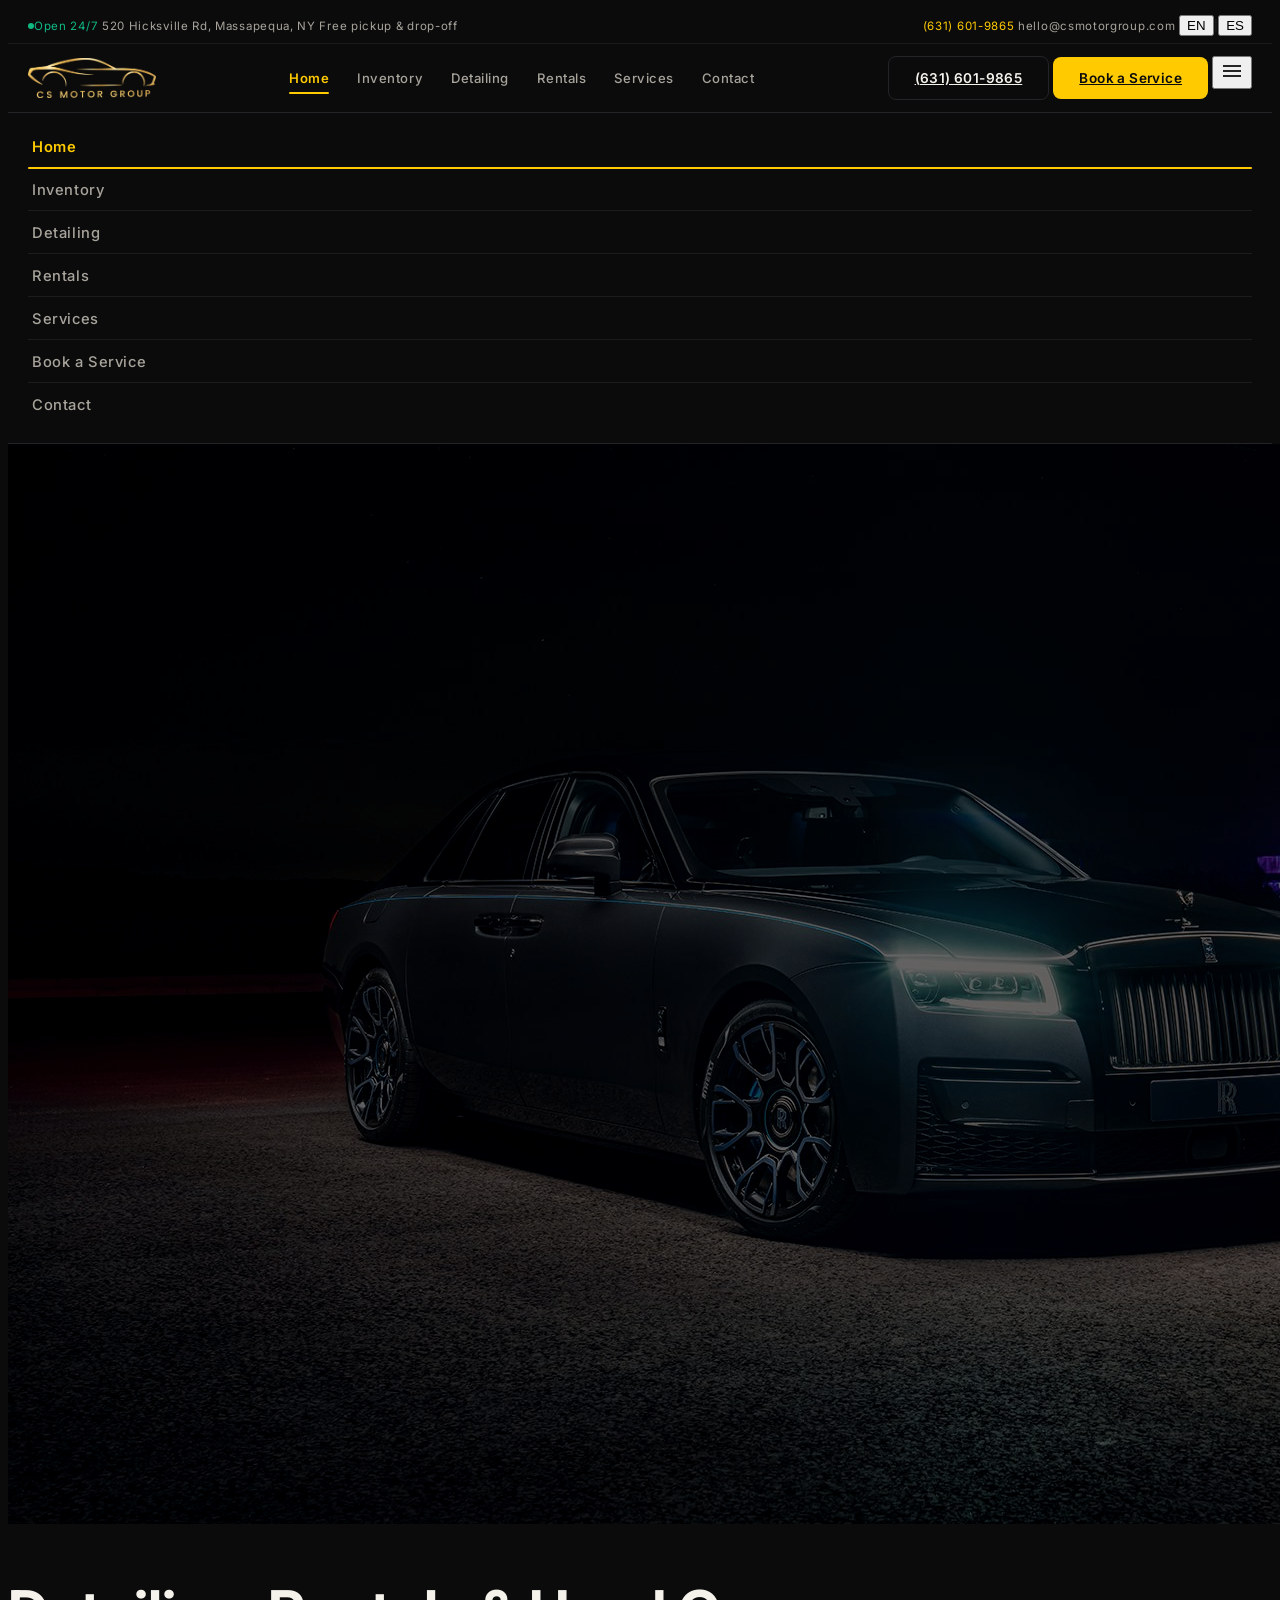
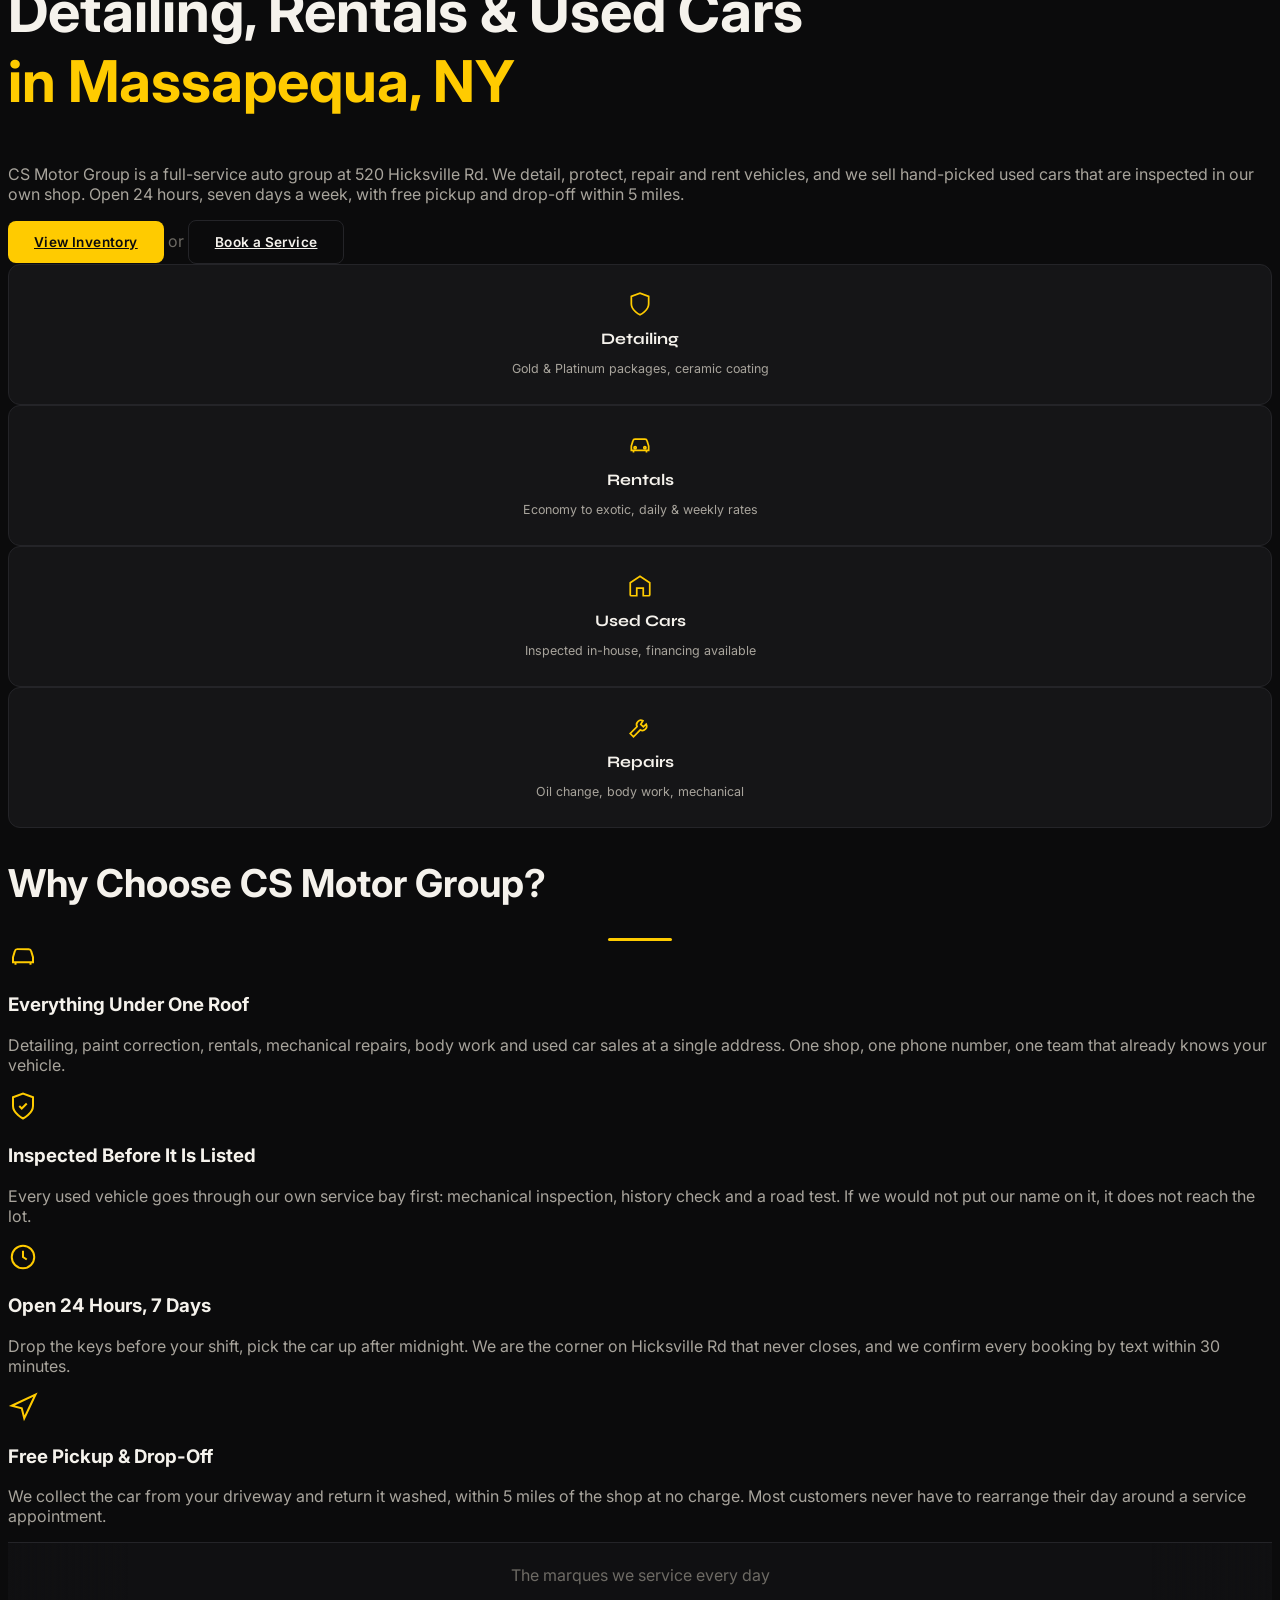
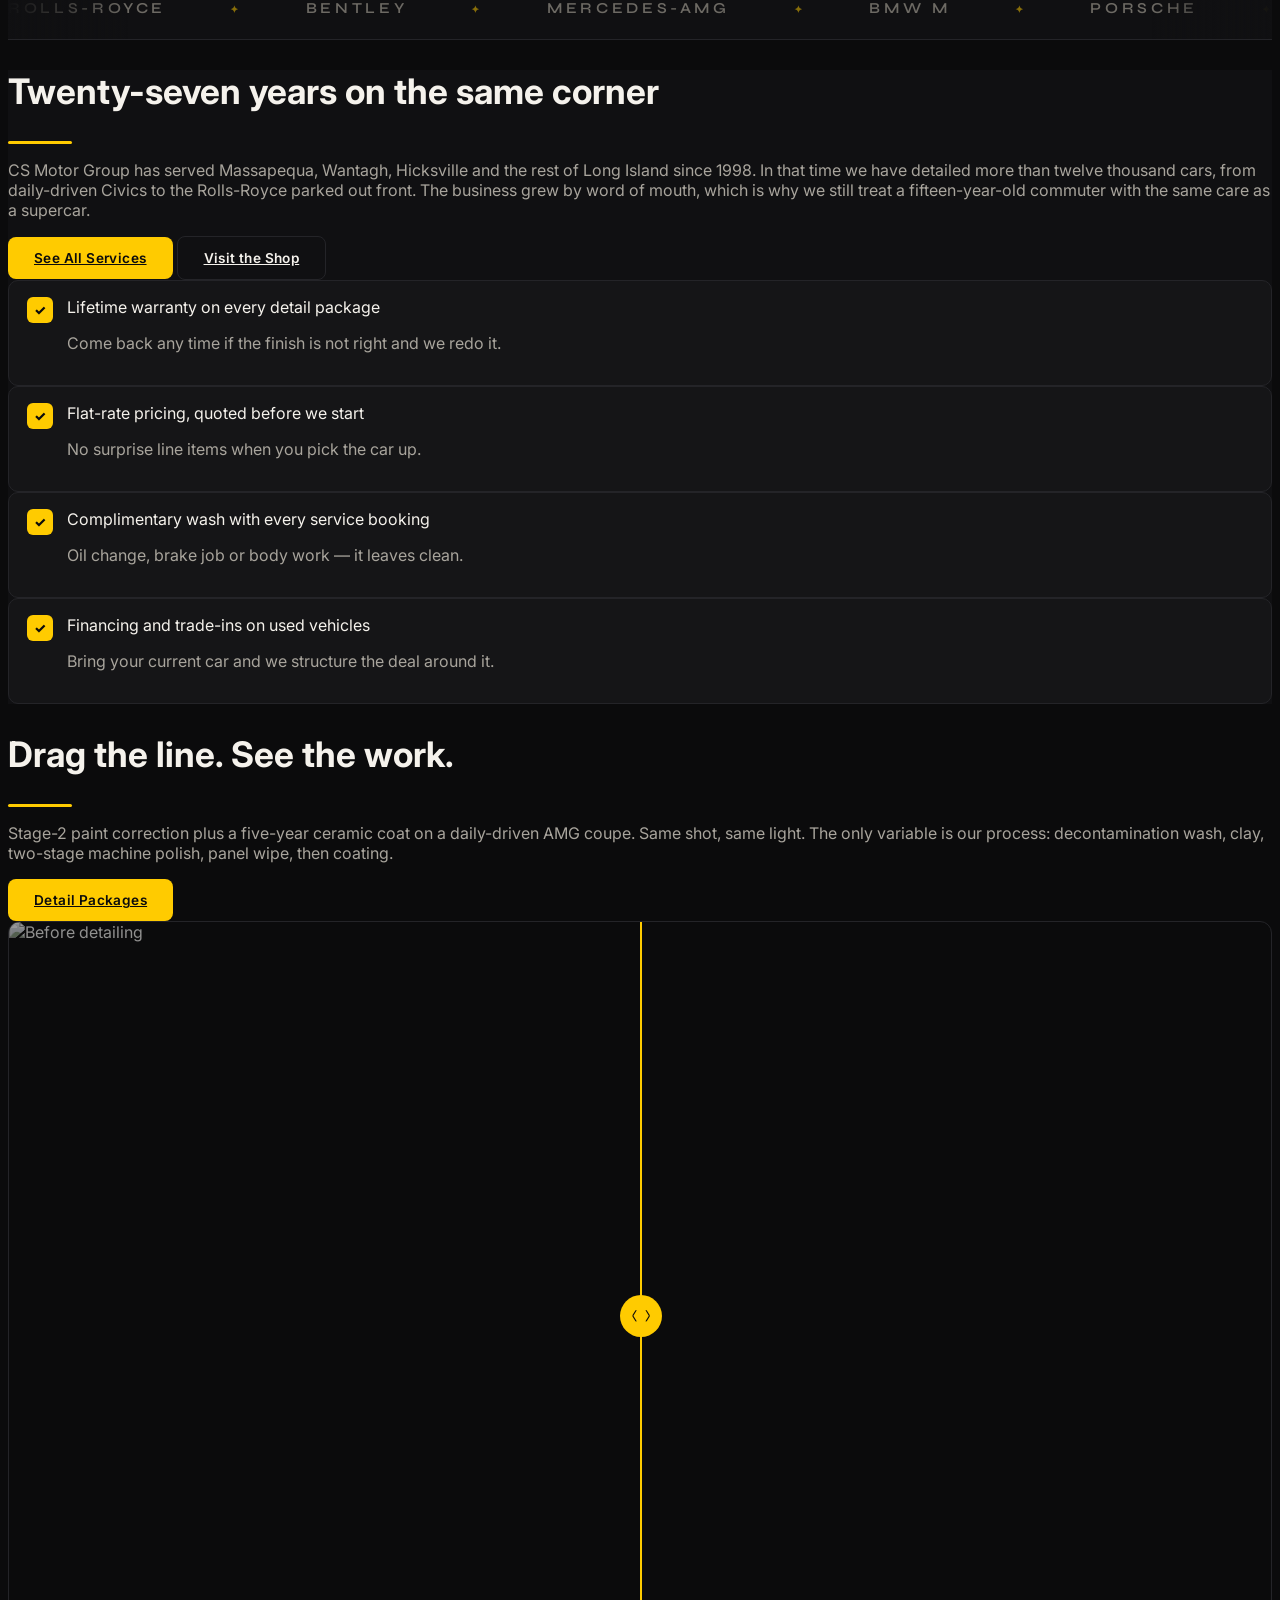
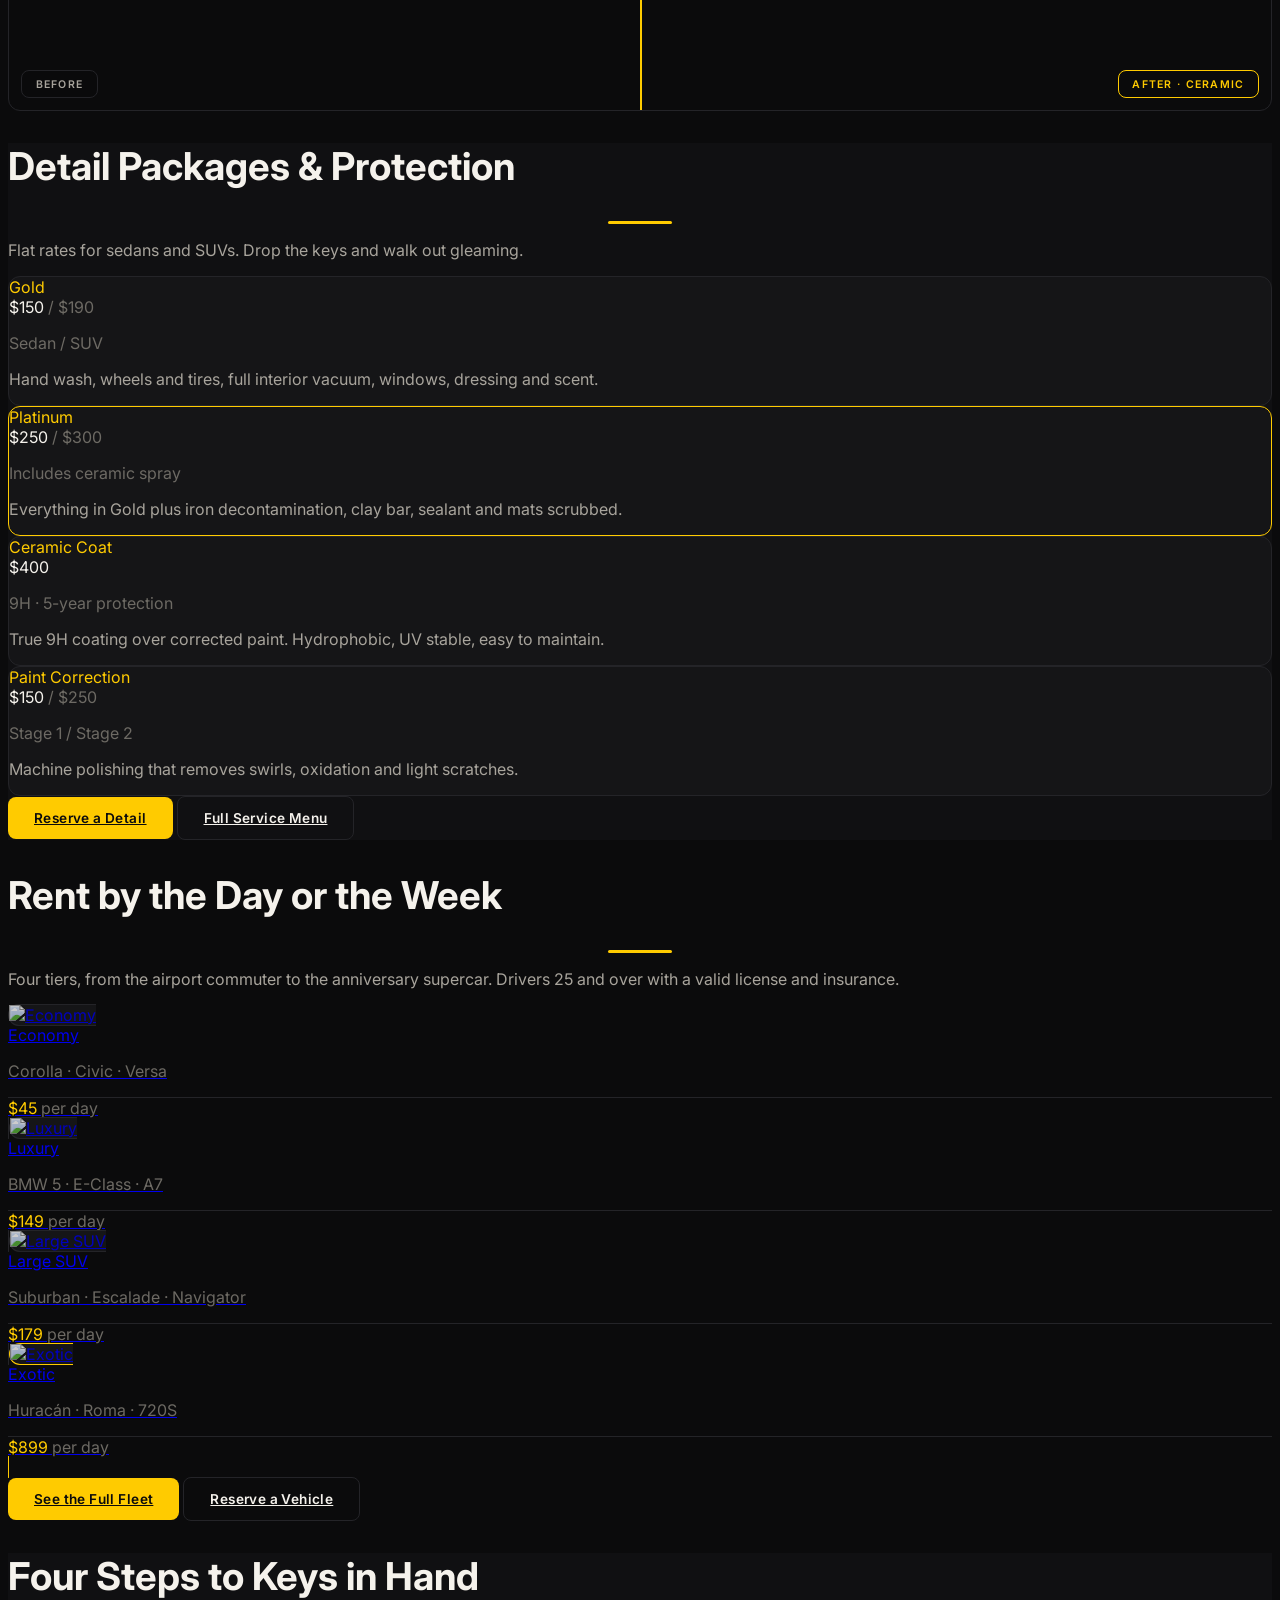
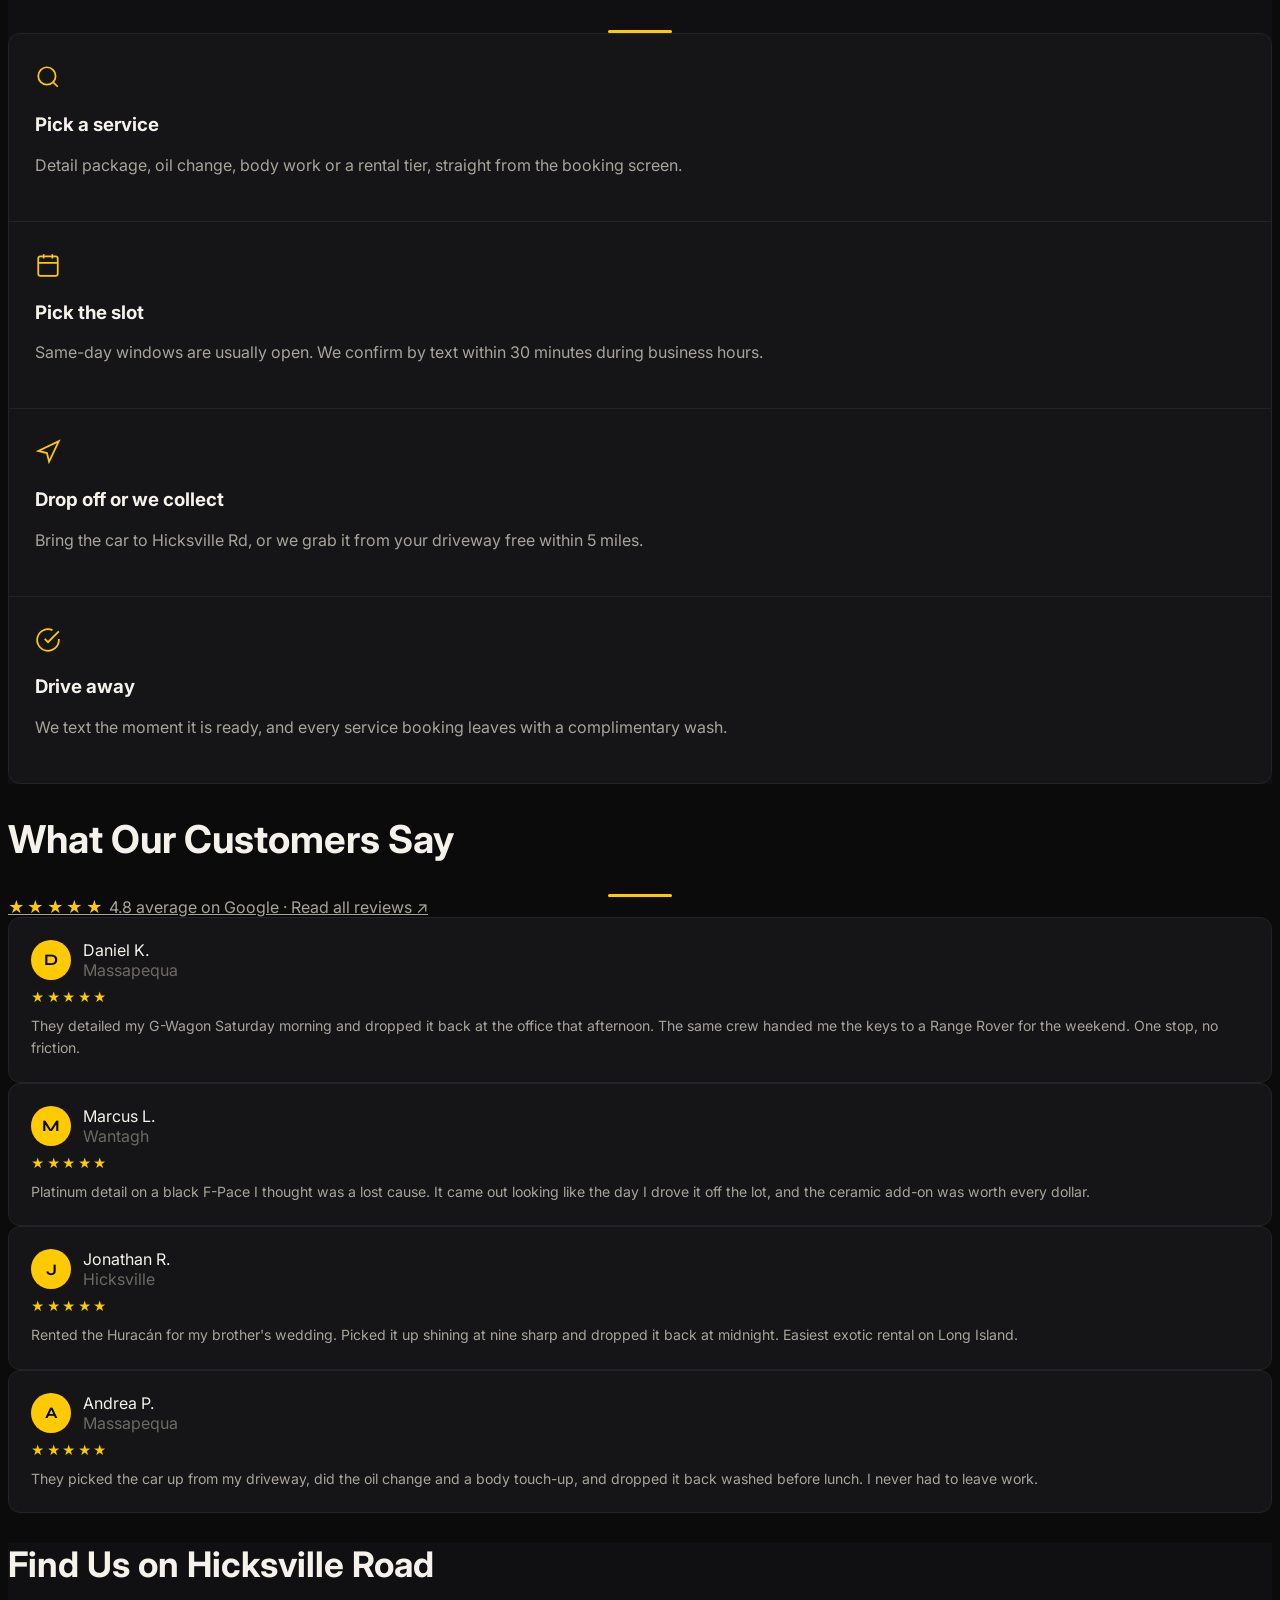
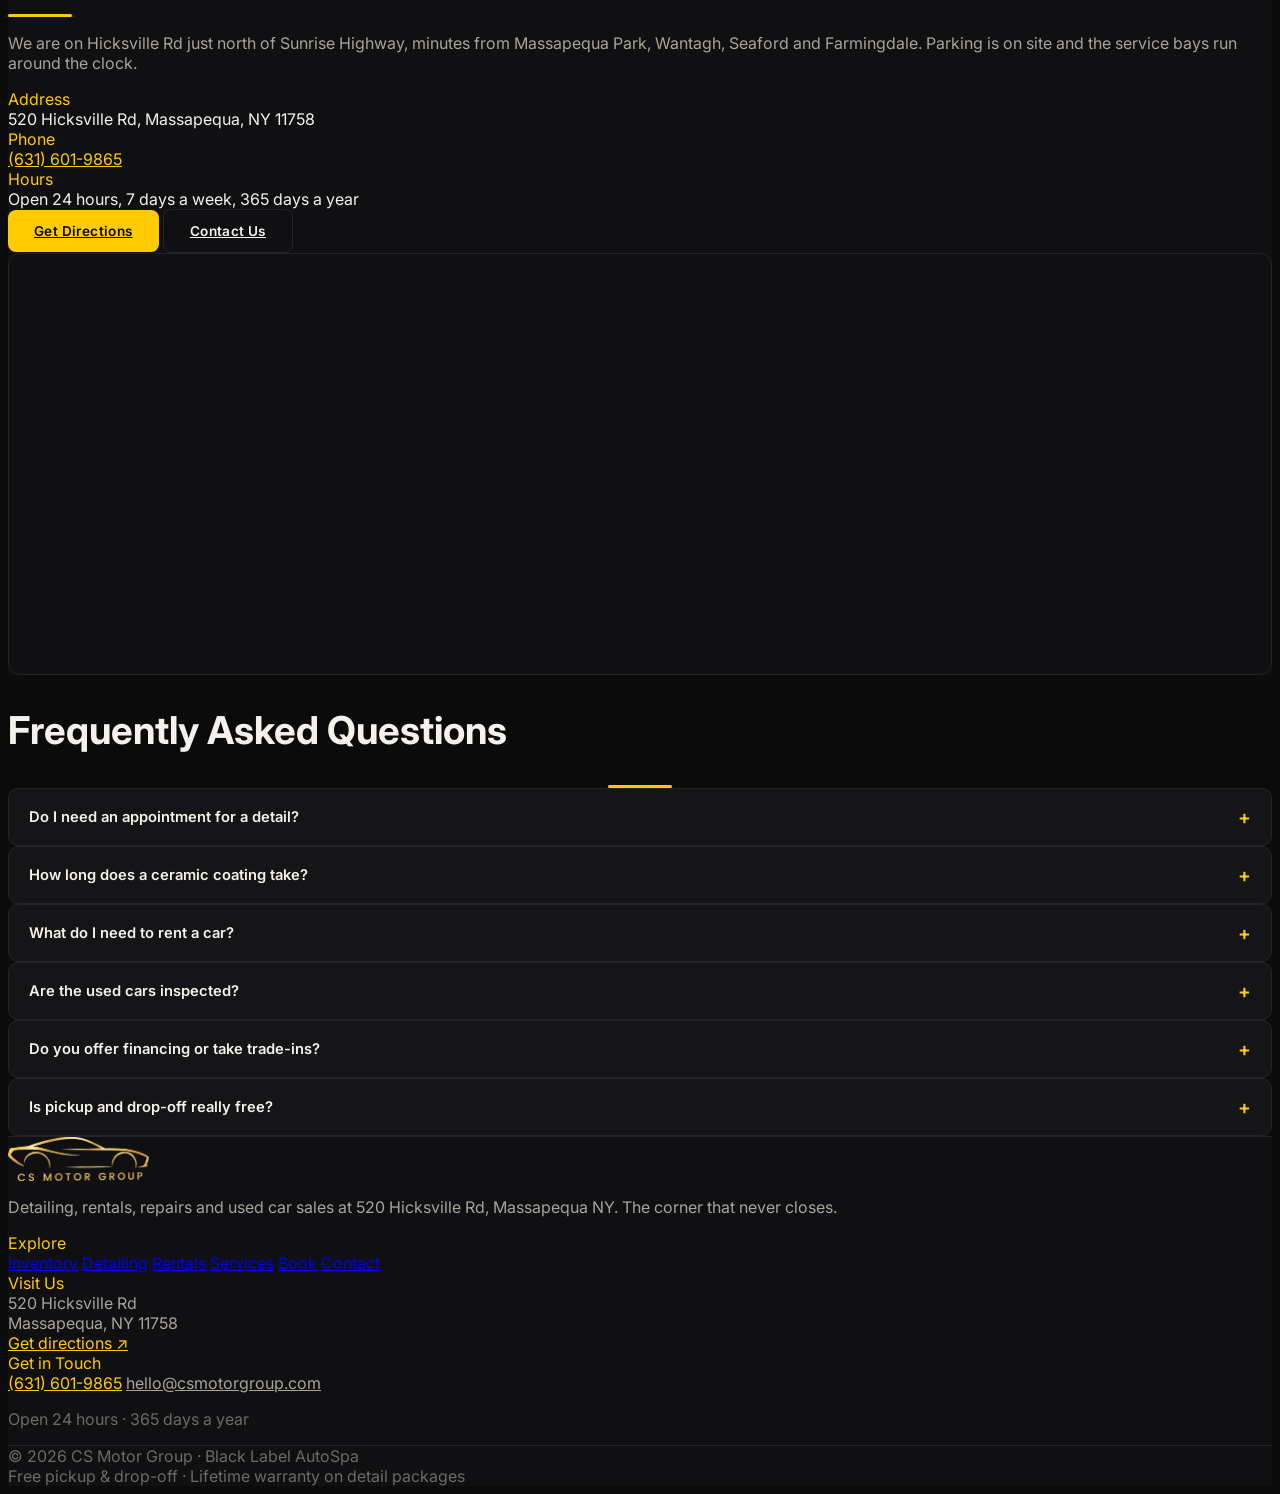
==== commit 3921a557: "redesign: flat Stampede-style layout, solid colors, inventory-only sales Cloned the stampedeauto.com" ====
--- a/index.html
+++ b/index.html
@@ -4,12 +4,12 @@
 <meta charset="UTF-8" />
 <meta name="viewport" content="width=device-width, initial-scale=1.0" />
 <script>document.documentElement.classList.add('js')</script>
-<title>CS Motor Group · Auto Detailing · Rentals · Repairs · Massapequa, NY</title>
-<meta name="description" content="One stop on Hicksville Rd: Black Label AutoSpa detailing, exotic & luxury rentals, general repairs, oil change, body work, and 24-hour fueling. Pickup & drop-off available." />
+<title>Auto Detailing, Rentals &amp; Used Cars in Massapequa | CS Motor Group</title>
+<meta name="description" content="CS Motor Group on Hicksville Rd: Black Label AutoSpa detailing, exotic & luxury rentals, used car sales, general repairs and oil change. Open 24/7. Free pickup & drop-off." />
 <link rel="canonical" href="https://csmotorgroup.com/">
 <meta property="og:type" content="website">
-<meta property="og:title" content="CS Motor Group · Detailing · Rentals · Hicksville Rd">
-<meta property="og:description" content="Black Label AutoSpa · Exotic Rentals · Repairs · Open 24/7.">
+<meta property="og:title" content="CS Motor Group · Detailing · Rentals · Sales · Massapequa NY">
+<meta property="og:description" content="Detailing, rentals, used cars and repairs under one roof. Open 24/7.">
 <link rel="icon" type="image/png" href="assets/brand/logo.png" />
 
 <script type="application/ld+json">
@@ -19,130 +19,145 @@
 <script src="https://cdn.tailwindcss.com"></script>
 <link rel="preconnect" href="https://fonts.googleapis.com">
 <link rel="preconnect" href="https://fonts.gstatic.com" crossorigin>
-<link href="https://fonts.googleapis.com/css2?family=Inter:wght@400;500;600;700&family=Syne:wght@500;600;700&family=Fraunces:opsz,wght,SOFT,WONK@9..144,300..700,30..150,0..1&family=JetBrains+Mono:wght@400;500;700&display=swap" rel="stylesheet">
+<link href="https://fonts.googleapis.com/css2?family=Inter:wght@400;500;600;700&family=Syne:wght@600;700;800&family=JetBrains+Mono:wght@400;500&display=swap" rel="stylesheet">
 <link rel="stylesheet" href="assets/styles.css">
 </head>
 <body>
 
 <div class="scroll-progress"></div>
 
-<!-- TOP TICKER -->
-<div class="hidden md:block border-b border-white/[.06]" style="background:rgba(0,0,0,.55)">
-  <div class="max-w-[1500px] mx-auto px-8 py-2 flex items-center justify-between font-[JetBrains_Mono] text-[.66rem] tracking-[.22em] uppercase text-white/55">
-    <div class="flex items-center gap-7">
-      <span class="flex items-center gap-2"><span class="dot dot-live"></span><span class="text-[#10b981] font-medium" data-en="Open · 24/7" data-es="Abierto · 24/7">Open · 24/7</span></span>
-      <span data-en="520 Hicksville Rd · Massapequa, NY" data-es="520 Hicksville Rd · Massapequa, NY">520 Hicksville Rd · Massapequa, NY</span>
-      <span class="text-white/30">★</span>
-      <span data-en="Pickup &amp; drop-off available" data-es="Pickup &amp; drop-off disponible">Pickup &amp; drop-off available</span>
-    </div>
-    <div class="flex items-center gap-6">
-      <a href="tel:+16316019865" class="hover:text-[var(--gold)] underline-sweep">(631) 601-9865</a>
-      <div class="lang-toggle flex items-center gap-1">
-        <button data-lang="en" class="px-2 py-1 hover:text-[var(--gold)]">EN</button>
-        <span class="text-white/20">/</span>
-        <button data-lang="es" class="px-2 py-1 hover:text-[var(--gold)]">ES</button>
-      </div>
-    </div>
-  </div>
-</div>
-
-<!-- FLOATING NAV -->
-<div class="nav-shell" id="navShell">
-  <div class="nav-inner">
-    <a href="index.html" class="flex items-center gap-3 shine rounded-full pr-3">
-      <img src="assets/brand/logo.png" alt="CS Motor Group" class="brand-img" />
-    </a>
-    <div class="hidden lg:flex items-center gap-8">
+<!-- ============ HEADER ============ -->
+<header class="site-header">
+  <div class="util-bar hidden md:block">
+    <div class="util-inner">
+      <div class="flex items-center gap-6">
+        <span class="flex items-center gap-2"><span class="dot dot-live"></span><span style="color:var(--green)" data-en="Open 24/7" data-es="Abierto 24/7">Open 24/7</span></span>
+        <span>520 Hicksville Rd, Massapequa, NY</span>
+        <span data-en="Free pickup &amp; drop-off" data-es="Pickup y entrega gratis">Free pickup &amp; drop-off</span>
+      </div>
+      <div class="flex items-center gap-5">
+        <a href="tel:+16316019865" class="font-semibold" style="color:var(--gold)">(631) 601-9865</a>
+        <a href="mailto:hello@csmotorgroup.com">hello@csmotorgroup.com</a>
+        <span class="lang-toggle flex items-center gap-1">
+          <button data-lang="en" class="px-1.5">EN</button><span style="color:var(--line)">|</span><button data-lang="es" class="px-1.5">ES</button>
+        </span>
+      </div>
+    </div>
+  </div>
+
+  <nav class="main-nav">
+    <a href="index.html" class="flex-shrink-0"><img src="assets/brand/logo-mark.png" alt="CS Motor Group" class="brand-img" /></a>
+    <div class="nav-links hidden lg:flex">
       <a href="index.html" class="nav-link active" data-en="Home" data-es="Inicio">Home</a>
-      <a href="services.html" class="nav-link" data-en="Services" data-es="Servicios">Services</a>
+      <a href="sales.html" class="nav-link" data-en="Inventory" data-es="Inventario">Inventory</a>
       <a href="carwash.html" class="nav-link" data-en="Detailing" data-es="Detallado">Detailing</a>
       <a href="rentals.html" class="nav-link" data-en="Rentals" data-es="Alquiler">Rentals</a>
-      <a href="sales.html" class="nav-link" data-en="Sales" data-es="Ventas">Sales</a>
-      <a href="booking.html" class="nav-link" data-en="Book" data-es="Reservar">Book</a>
+      <a href="services.html" class="nav-link" data-en="Services" data-es="Servicios">Services</a>
       <a href="contact.html" class="nav-link" data-en="Contact" data-es="Contacto">Contact</a>
     </div>
     <div class="flex items-center gap-3">
-      <a href="tel:+16316019865" class="hidden md:inline-flex btn-ghost text-[.66rem]">(631) 601-9865</a>
-      <a href="booking.html" class="hidden md:inline-flex btn-premium shine">
-        <span data-en="Book Now" data-es="Reservar">Book Now</span>
-        <svg width="12" height="12" viewBox="0 0 24 24" fill="none" stroke="currentColor" stroke-width="2.5"><path d="M5 12h14M13 5l7 7-7 7"/></svg>
-      </a>
-      <button id="menuBtn" class="lg:hidden text-white p-2" aria-label="Menu"><svg width="22" height="22" viewBox="0 0 24 24" fill="none" stroke="currentColor" stroke-width="1.5"><line x1="3" y1="7" x2="21" y2="7"/><line x1="3" y1="12" x2="21" y2="12"/><line x1="3" y1="17" x2="21" y2="17"/></svg></button>
-    </div>
-  </div>
-  <div id="menuPanel" class="hidden lg:hidden mt-3 mx-3 glass rounded-2xl border border-white/10 px-6 py-5 flex flex-col gap-4">
-    <a href="index.html" class="nav-link" data-en="Home" data-es="Inicio">Home</a>
-    <a href="services.html" class="nav-link" data-en="Services" data-es="Servicios">Services</a>
+      <a href="tel:+16316019865" class="btn-ghost hidden xl:inline-flex">(631) 601-9865</a>
+      <a href="booking.html" class="btn hidden sm:inline-flex" data-en="Book a Service" data-es="Reservar">Book a Service</a>
+      <button id="menuBtn" class="lg:hidden p-2" aria-label="Menu" aria-expanded="false"><svg width="24" height="24" viewBox="0 0 24 24" fill="none" stroke="currentColor" stroke-width="1.7"><line x1="3" y1="7" x2="21" y2="7"/><line x1="3" y1="12" x2="21" y2="12"/><line x1="3" y1="17" x2="21" y2="17"/></svg></button>
+    </div>
+  </nav>
+
+  <div id="menuPanel" class="menu-panel hidden lg:hidden">
+    <a href="index.html" class="nav-link active" data-en="Home" data-es="Inicio">Home</a>
+    <a href="sales.html" class="nav-link" data-en="Inventory" data-es="Inventario">Inventory</a>
     <a href="carwash.html" class="nav-link" data-en="Detailing" data-es="Detallado">Detailing</a>
     <a href="rentals.html" class="nav-link" data-en="Rentals" data-es="Alquiler">Rentals</a>
-    <a href="sales.html" class="nav-link" data-en="Sales" data-es="Ventas">Sales</a>
-    <a href="booking.html" class="nav-link" data-en="Book" data-es="Reservar">Book</a>
+    <a href="services.html" class="nav-link" data-en="Services" data-es="Servicios">Services</a>
+    <a href="booking.html" class="nav-link" data-en="Book a Service" data-es="Reservar">Book a Service</a>
     <a href="contact.html" class="nav-link" data-en="Contact" data-es="Contacto">Contact</a>
   </div>
-</div>
-
-<!-- HERO — parallax + slow-zoom + mask-reveal -->
-<section class="relative overflow-hidden" style="background:#050505;min-height:100svh">
-  <div class="absolute inset-0 hero-parallax" data-parallax-bg>
-    <img src="assets/img/hero-rolls.jpg" alt="" class="absolute inset-0 w-full h-full object-cover animate-slow-zoom" style="filter:brightness(.42) contrast(1.08) saturate(.85)" />
-  </div>
-  <div class="absolute inset-0 pointer-events-none" style="background:
-    radial-gradient(900px 500px at 70% 30%, rgba(255,203,0,.16), transparent 60%);"></div>
-  <div class="absolute left-0 right-0 bottom-0 h-1/2 pointer-events-none" style="background:linear-gradient(180deg,transparent 0%,rgba(5,5,5,.85) 80%,#050505 100%)"></div>
-
-  <div class="relative z-20 max-w-[1500px] mx-auto px-6 md:px-12 lg:px-20 pt-40 md:pt-44 pb-24 md:pb-36 min-h-[100svh] flex flex-col justify-end" data-parallax-content>
-    <div class="iv-stagger">
-      <div class="flex items-center gap-3 mb-8">
-        <span class="text-[var(--gold)] tracking-[.4em] text-xs">★★★★★</span>
-        <span class="mono text-[.66rem] tracking-[.32em] uppercase text-[var(--gold)]" data-en="Auto Group · Detailing · Rentals" data-es="Auto Group · Detallado · Alquiler">Auto Group · Detailing · Rentals</span>
-      </div>
-
-      <h1 class="font-[Syne] font-bold uppercase max-w-[18ch]" style="font-size:clamp(2.4rem,7vw,5.6rem);line-height:.92;letter-spacing:-.025em">
-        <span class="block txt-rise d1"><span data-en="Where your car" data-es="Donde tu auto">Where your car</span></span>
-        <span class="block txt-rise d2"><span class="gradient-text-gold" style="font-family:'Fraunces',serif;font-style:italic;font-weight:400;text-transform:none;letter-spacing:-.03em" data-en="comes home." data-es="vuelve a casa.">comes home.</span></span>
-      </h1>
-
-      <p class="mt-8 max-w-xl text-white/75 text-base md:text-lg leading-relaxed font-light"
-         data-en-html="One address on Hicksville Rd. <b class='text-white font-medium'>Black Label AutoSpa</b> detailing, <b class='text-white font-medium'>exotic &amp; luxury rentals</b>, general repairs, body work, oil change, and 24-hour fueling. Pickup &amp; drop-off included."
-         data-es-html="Una sola dirección en Hicksville Rd. Detallado <b class='text-white font-medium'>Black Label AutoSpa</b>, <b class='text-white font-medium'>alquiler de lujo y exóticos</b>, reparaciones, body work, cambio de aceite, y combustible 24 horas. Pickup y drop-off incluidos.">
-        One address on Hicksville Rd. <b class="text-white font-medium">Black Label AutoSpa</b> detailing, <b class="text-white font-medium">exotic &amp; luxury rentals</b>, general repairs, body work, oil change, and 24-hour fueling. Pickup &amp; drop-off included.
-      </p>
-
-      <div class="mt-10 flex flex-wrap gap-3">
-        <a href="booking.html" class="btn-premium shine">
-          <span data-en="Book a service" data-es="Reservar servicio">Book a service</span>
-          <svg width="14" height="14" viewBox="0 0 24 24" fill="none" stroke="currentColor" stroke-width="2.5"><path d="M5 12h14M13 5l7 7-7 7"/></svg>
-        </a>
-        <a href="carwash.html" class="btn-ghost">
-          <svg width="14" height="14" viewBox="0 0 24 24" fill="none" stroke="currentColor" stroke-width="2"><path d="M12 22s8-4 8-10V5l-8-3-8 3v7c0 6 8 10 8 10z"/></svg>
-          <span data-en="Detail packages" data-es="Paquetes detail">Detail packages</span>
-        </a>
-      </div>
-
-      <div class="mt-16 md:mt-20 grid grid-cols-3 max-w-2xl border-t border-white/10 pt-6">
-        <div>
-          <div class="font-[Syne] text-2xl md:text-3xl font-semibold gradient-text-gold counter" data-counter data-to="27">27</div>
-          <div class="mono text-[.6rem] tracking-[.22em] uppercase text-white/40 mt-1" data-en="Years on the corner" data-es="Años en la esquina">Years on the corner</div>
-        </div>
-        <div class="border-l border-white/10 pl-6">
-          <div class="font-[Syne] text-2xl md:text-3xl font-semibold gradient-text-gold counter" data-counter data-to="4.8" data-decimals="1">4.8</div>
-          <div class="mono text-[.6rem] tracking-[.22em] uppercase text-white/40 mt-1" data-en="★ Google rating" data-es="★ Rating Google">★ Google rating</div>
-        </div>
-        <div class="border-l border-white/10 pl-6">
-          <div class="font-[Syne] text-2xl md:text-3xl font-semibold gradient-text-gold counter" data-counter data-to="24">24</div>
-          <div class="mono text-[.6rem] tracking-[.22em] uppercase text-white/40 mt-1" data-en="Hours open · 7 days" data-es="Horas · 7 días">Hours open · 7 days</div>
-        </div>
-      </div>
-    </div>
-  </div>
-</section>
-
-<!-- MARQUES WE SERVICE — authority wall (Blackout / Topaz pattern) -->
+</header>
+
+<!-- ============ HERO ============ -->
+<section class="relative">
+  <div class="absolute inset-0">
+    <img src="assets/img/hero-rolls.jpg" alt="" class="w-full h-full object-cover hero-img" />
+    <div class="absolute inset-0" style="background:rgba(11,11,12,.72)"></div>
+  </div>
+  <div class="relative max-w-[1440px] mx-auto px-5 py-20 md:py-28 text-center">
+    <h1 class="font-[Syne] font-extrabold leading-[1.05]" style="font-size:clamp(2rem,5vw,3.6rem)">
+      <span data-en="Detailing, Rentals &amp; Used Cars" data-es="Detallado, Alquiler y Autos Usados">Detailing, Rentals &amp; Used Cars</span><br>
+      <span style="color:var(--gold)" data-en="in Massapequa, NY" data-es="en Massapequa, NY">in Massapequa, NY</span>
+    </h1>
+    <p class="mt-6 max-w-3xl mx-auto text-[.95rem] md:text-base leading-relaxed" style="color:var(--text-2)"
+       data-en="CS Motor Group is a full-service auto group at 520 Hicksville Rd. We detail, protect, repair and rent vehicles, and we sell hand-picked used cars that are inspected in our own shop. Open 24 hours, seven days a week, with free pickup and drop-off within 5 miles."
+       data-es="CS Motor Group es un auto group completo en 520 Hicksville Rd. Detallamos, protegemos, reparamos y alquilamos vehículos, y vendemos autos usados seleccionados e inspeccionados en nuestro propio taller. Abierto 24 horas, siete días a la semana, con pickup y entrega gratis hasta 5 millas.">
+      CS Motor Group is a full-service auto group at 520 Hicksville Rd. We detail, protect, repair and rent vehicles, and we sell hand-picked used cars that are inspected in our own shop. Open 24 hours, seven days a week, with free pickup and drop-off within 5 miles.
+    </p>
+    <div class="mt-9 flex flex-wrap justify-center gap-3">
+      <a href="sales.html" class="btn" data-en="View Inventory" data-es="Ver Inventario">View Inventory</a>
+      <span class="self-center text-sm" style="color:var(--text-3)" data-en="or" data-es="o">or</span>
+      <a href="booking.html" class="btn-ghost" data-en="Book a Service" data-es="Reservar Servicio">Book a Service</a>
+    </div>
+
+    <div class="mt-12 grid grid-cols-2 lg:grid-cols-4 gap-3 max-w-4xl mx-auto">
+      <a href="carwash.html" class="cat-card">
+        <svg width="26" height="26" viewBox="0 0 24 24" fill="none" stroke="currentColor" stroke-width="1.6"><path d="M12 22s8-4 8-10V5l-8-3-8 3v7c0 6 8 10 8 10z"/></svg>
+        <span class="t" data-en="Detailing" data-es="Detallado">Detailing</span>
+        <span class="d" data-en="Gold &amp; Platinum packages, ceramic coating" data-es="Paquetes Gold y Platinum, cerámico">Gold &amp; Platinum packages, ceramic coating</span>
+      </a>
+      <a href="rentals.html" class="cat-card">
+        <svg width="26" height="26" viewBox="0 0 24 24" fill="none" stroke="currentColor" stroke-width="1.6"><path d="M5 17h14M6 17v2M18 17v2M4 13l1.5-5A2 2 0 0 1 7.4 6.5h9.2A2 2 0 0 1 18.5 8L20 13v4H4z"/><circle cx="7.5" cy="14.5" r="1"/><circle cx="16.5" cy="14.5" r="1"/></svg>
+        <span class="t" data-en="Rentals" data-es="Alquiler">Rentals</span>
+        <span class="d" data-en="Economy to exotic, daily &amp; weekly rates" data-es="De economy a exóticos, diario y semanal">Economy to exotic, daily &amp; weekly rates</span>
+      </a>
+      <a href="sales.html" class="cat-card">
+        <svg width="26" height="26" viewBox="0 0 24 24" fill="none" stroke="currentColor" stroke-width="1.6"><path d="M3 9l9-6 9 6v11a1 1 0 0 1-1 1h-5v-7H9v7H4a1 1 0 0 1-1-1z"/></svg>
+        <span class="t" data-en="Used Cars" data-es="Autos Usados">Used Cars</span>
+        <span class="d" data-en="Inspected in-house, financing available" data-es="Inspeccionados en casa, con financiamiento">Inspected in-house, financing available</span>
+      </a>
+      <a href="services.html" class="cat-card">
+        <svg width="26" height="26" viewBox="0 0 24 24" fill="none" stroke="currentColor" stroke-width="1.6"><path d="M14.7 6.3a4 4 0 0 0-5.4 5.4L3 18l3 3 6.3-6.3a4 4 0 0 0 5.4-5.4l-2.6 2.6-2.4-2.4z"/></svg>
+        <span class="t" data-en="Repairs" data-es="Reparaciones">Repairs</span>
+        <span class="d" data-en="Oil change, body work, mechanical" data-es="Aceite, carrocería, mecánica">Oil change, body work, mechanical</span>
+      </a>
+    </div>
+  </div>
+</section>
+
+<!-- ============ WHY CHOOSE US ============ -->
+<section class="py-16 md:py-24" style="background:var(--bg)">
+  <div class="max-w-[1200px] mx-auto px-5">
+    <div class="text-center iv">
+      <h2 class="font-[Syne] font-bold" style="font-size:clamp(1.6rem,3vw,2.4rem)" data-en="Why Choose CS Motor Group?" data-es="¿Por qué CS Motor Group?">Why Choose CS Motor Group?</h2>
+      <span class="h-bar h-bar-center"></span>
+    </div>
+    <div class="mt-12 grid sm:grid-cols-2 lg:grid-cols-4 gap-8 iv-stagger">
+      <div>
+        <svg width="30" height="30" viewBox="0 0 24 24" fill="none" stroke="currentColor" stroke-width="1.6" style="color:var(--gold)"><path d="M5 17h14M6 17v2M18 17v2M4 13l1.5-5A2 2 0 0 1 7.4 6.5h9.2A2 2 0 0 1 18.5 8L20 13v4H4z"/></svg>
+        <h3 class="font-[Syne] font-bold mt-4 text-[1.05rem]" data-en="Everything Under One Roof" data-es="Todo Bajo Un Techo">Everything Under One Roof</h3>
+        <p class="mt-2.5 text-[.88rem] leading-relaxed" style="color:var(--text-2)" data-en="Detailing, paint correction, rentals, mechanical repairs, body work and used car sales at a single address. One shop, one phone number, one team that already knows your vehicle." data-es="Detallado, corrección de pintura, alquiler, reparaciones mecánicas, carrocería y venta de autos usados en una sola dirección. Un taller, un teléfono, un equipo que ya conoce tu vehículo.">Detailing, paint correction, rentals, mechanical repairs, body work and used car sales at a single address. One shop, one phone number, one team that already knows your vehicle.</p>
+      </div>
+      <div>
+        <svg width="30" height="30" viewBox="0 0 24 24" fill="none" stroke="currentColor" stroke-width="1.6" style="color:var(--gold)"><path d="M12 22s8-4 8-10V5l-8-3-8 3v7c0 6 8 10 8 10z"/><path d="M9 12l2 2 4-4"/></svg>
+        <h3 class="font-[Syne] font-bold mt-4 text-[1.05rem]" data-en="Inspected Before It Is Listed" data-es="Inspeccionado Antes de Publicarse">Inspected Before It Is Listed</h3>
+        <p class="mt-2.5 text-[.88rem] leading-relaxed" style="color:var(--text-2)" data-en="Every used vehicle goes through our own service bay first: mechanical inspection, history check and a road test. If we would not put our name on it, it does not reach the lot." data-es="Cada vehículo usado pasa primero por nuestra bahía de servicio: inspección mecánica, revisión de historial y prueba de manejo. Si no le pondríamos nuestro nombre, no llega al lote.">Every used vehicle goes through our own service bay first: mechanical inspection, history check and a road test. If we would not put our name on it, it does not reach the lot.</p>
+      </div>
+      <div>
+        <svg width="30" height="30" viewBox="0 0 24 24" fill="none" stroke="currentColor" stroke-width="1.6" style="color:var(--gold)"><circle cx="12" cy="12" r="9"/><path d="M12 7v5l3 2"/></svg>
+        <h3 class="font-[Syne] font-bold mt-4 text-[1.05rem]" data-en="Open 24 Hours, 7 Days" data-es="Abierto 24 Horas, 7 Días">Open 24 Hours, 7 Days</h3>
+        <p class="mt-2.5 text-[.88rem] leading-relaxed" style="color:var(--text-2)" data-en="Drop the keys before your shift, pick the car up after midnight. We are the corner on Hicksville Rd that never closes, and we confirm every booking by text within 30 minutes." data-es="Deja las llaves antes de tu turno, recoge el auto después de medianoche. Somos la esquina de Hicksville Rd que nunca cierra, y confirmamos cada reserva por SMS en 30 minutos.">Drop the keys before your shift, pick the car up after midnight. We are the corner on Hicksville Rd that never closes, and we confirm every booking by text within 30 minutes.</p>
+      </div>
+      <div>
+        <svg width="30" height="30" viewBox="0 0 24 24" fill="none" stroke="currentColor" stroke-width="1.6" style="color:var(--gold)"><path d="M3 11l19-9-9 19-2-8-8-2z"/></svg>
+        <h3 class="font-[Syne] font-bold mt-4 text-[1.05rem]" data-en="Free Pickup &amp; Drop-Off" data-es="Pickup y Entrega Gratis">Free Pickup &amp; Drop-Off</h3>
+        <p class="mt-2.5 text-[.88rem] leading-relaxed" style="color:var(--text-2)" data-en="We collect the car from your driveway and return it washed, within 5 miles of the shop at no charge. Most customers never have to rearrange their day around a service appointment." data-es="Recogemos el auto en tu casa y lo devolvemos lavado, hasta 5 millas del taller sin costo. La mayoría de clientes nunca tiene que reorganizar su día por una cita de servicio.">We collect the car from your driveway and return it washed, within 5 miles of the shop at no charge. Most customers never have to rearrange their day around a service appointment.</p>
+      </div>
+    </div>
+  </div>
+</section>
+
+<!-- ============ BRANDS ============ -->
 <div class="brand-marquee-wrap">
   <div class="brand-marquee-label">
-    <span class="mono text-[.6rem] tracking-[.34em] uppercase text-white/35" data-en="Trusted with the marques we service daily" data-es="Las marcas que atendemos a diario">Trusted with the marques we service daily</span>
-  </div>
-  <div class="brand-marquee-track mt-4">
+    <span class="text-[.72rem] tracking-[.16em] uppercase font-semibold" style="color:var(--text-3)" data-en="The marques we service every day" data-es="Las marcas que atendemos a diario">The marques we service every day</span>
+  </div>
+  <div class="brand-marquee-track">
     <span class="item">Rolls-Royce</span> <span class="item"><i>✦</i></span>
     <span class="item">Bentley</span> <span class="item"><i>✦</i></span>
     <span class="item">Mercedes-AMG</span> <span class="item"><i>✦</i></span>
@@ -166,146 +181,57 @@
   </div>
 </div>
 
-<!-- METRICS hairline grid -->
-<section class="py-24 md:py-32 noise-bg">
-  <div class="max-w-[1500px] mx-auto px-6 md:px-12">
-    <div class="iv mb-16">
-      <span class="mono text-[.66rem] tracking-[.32em] uppercase text-[var(--gold)]" data-en="✦ The shop, by the numbers" data-es="✦ El taller, en números">✦ The shop, by the numbers</span>
-      <h2 class="font-[Syne] uppercase mt-4 leading-[.95] max-w-3xl" style="font-size:clamp(2rem,4.5vw,3.8rem);letter-spacing:-.025em">
-        <span data-en="Over two decades on" data-es="Más de dos décadas en">Over two decades on</span>
-        <br>
-        <span class="gradient-text-gold" style="font-family:'Fraunces',serif;font-style:italic;font-weight:400;text-transform:none" data-en="the same corner." data-es="la misma esquina.">the same corner.</span>
-      </h2>
-    </div>
-
-    <div class="stats-grid grid-cols-2 md:grid-cols-4 iv-stagger">
-      <div>
-        <span class="mono text-[.62rem] tracking-[.32em] text-[var(--gold)]">01</span>
-        <div class="font-[Syne] font-bold gradient-text-gold counter mt-3" style="font-size:clamp(2.4rem,4.2vw,3.6rem);letter-spacing:-.04em;line-height:.95" data-counter data-to="27">27</div>
-        <span class="block mt-2 w-10 h-px bg-[var(--gold)]"></span>
-        <span class="mono text-[.62rem] tracking-[.22em] uppercase text-white/55 mt-3 block" data-en="Years open" data-es="Años abiertos">Years open</span>
-      </div>
-      <div>
-        <span class="mono text-[.62rem] tracking-[.32em] text-[var(--gold)]">02</span>
-        <div class="font-[Syne] font-bold gradient-text-gold counter mt-3" style="font-size:clamp(2.4rem,4.2vw,3.6rem);letter-spacing:-.04em;line-height:.95" data-counter data-to="12000" data-dur="2400">12,000</div>
-        <span class="block mt-2 w-10 h-px bg-[var(--gold)]"></span>
-        <span class="mono text-[.62rem] tracking-[.22em] uppercase text-white/55 mt-3 block" data-en="Cars detailed" data-es="Autos detallados">Cars detailed</span>
-      </div>
-      <div>
-        <span class="mono text-[.62rem] tracking-[.32em] text-[var(--gold)]">03</span>
-        <div class="font-[Syne] font-bold gradient-text-gold counter mt-3" style="font-size:clamp(2.4rem,4.2vw,3.6rem);letter-spacing:-.04em;line-height:.95" data-counter data-to="48">48</div>
-        <span class="block mt-2 w-10 h-px bg-[var(--gold)]"></span>
-        <span class="mono text-[.62rem] tracking-[.22em] uppercase text-white/55 mt-3 block" data-en="Rental units" data-es="Unidades alquiler">Rental units</span>
-      </div>
-      <div>
-        <span class="mono text-[.62rem] tracking-[.32em] text-[var(--gold)]">04</span>
-        <div class="font-[Syne] font-bold gradient-text-gold counter mt-3" style="font-size:clamp(2.4rem,4.2vw,3.6rem);letter-spacing:-.04em;line-height:.95" data-counter data-to="4.8" data-decimals="1">4.8</div>
-        <span class="block mt-2 w-10 h-px bg-[var(--gold)]"></span>
-        <span class="mono text-[.62rem] tracking-[.22em] uppercase text-white/55 mt-3 block" data-en="Google rating" data-es="Rating Google">Google rating</span>
-      </div>
-    </div>
-  </div>
-</section>
-
-<!-- BLACK LABEL feature -->
-<section class="relative py-24 md:py-36 overflow-hidden border-t border-white/[.06]">
-  <div class="max-w-[1500px] mx-auto px-6 md:px-12 grid lg:grid-cols-12 gap-10 lg:gap-16 items-stretch">
-    <div class="lg:col-span-7 iv relative">
-      <div class="absolute -top-6 -left-6 font-[Syne] font-bold text-white/[.04] leading-none select-none pointer-events-none" style="font-size:clamp(8rem,18vw,15rem);letter-spacing:-.06em">01</div>
-      <div class="relative tilt-card spotlight-follow overflow-hidden rounded-3xl border border-white/10 aspect-[4/5] md:aspect-[5/4]">
-        <img src="https://images.unsplash.com/photo-1607860108855-64acf2078ed9?auto=format&fit=crop&w=1400&q=85" alt="Black Label AutoSpa" class="absolute inset-0 w-full h-full object-cover" style="filter:saturate(1.1) contrast(1.08)" />
-        <div class="absolute inset-0" style="background:linear-gradient(180deg,transparent 30%,rgba(5,5,5,.75) 100%)"></div>
-        <div class="absolute top-6 left-6 px-4 py-2 glass rounded-full">
-          <span class="mono text-[.62rem] tracking-[.28em] uppercase text-[var(--gold)]">Black Label AutoSpa</span>
-        </div>
-        <div class="absolute bottom-6 left-6 right-6 flex justify-between items-end gap-4">
-          <div>
-            <div class="mono text-[.62rem] tracking-[.28em] uppercase text-white/50" data-en="Packages from" data-es="Paquetes desde">Packages from</div>
-            <div class="font-[Syne] text-4xl md:text-5xl font-bold gradient-text-gold mt-1">$150</div>
-          </div>
-          <a href="carwash.html" class="btn-ghost text-[.62rem]"><span data-en="See menu" data-es="Ver menú">See menu</span> →</a>
-        </div>
-      </div>
-    </div>
-
-    <div class="lg:col-span-5 flex flex-col justify-center iv">
-      <span class="mono text-[.66rem] tracking-[.32em] uppercase text-[var(--gold)]" data-en="✦ Featured · Detailing" data-es="✦ Destacado · Detallado">✦ Featured · Detailing</span>
-      <h2 class="font-[Syne] uppercase mt-5 leading-[.92]" style="font-size:clamp(2rem,4.5vw,3.6rem);letter-spacing:-.025em">
-        <span data-en="From hand wash" data-es="De lavado a mano">From hand wash</span>
-        <br>
-        <span class="gradient-text-gold" style="font-family:'Fraunces',serif;font-style:italic;font-weight:400;text-transform:none" data-en="to 9H ceramic." data-es="a 9H cerámico.">to 9H ceramic.</span>
-      </h2>
-      <p class="mt-6 text-white/70 leading-relaxed"
-         data-en="Two flat-rate packages — Gold and Platinum — plus stage-1 and stage-2 paint correction, ceramic coat, leather repair and headlight restoration. Drop the keys, walk out gleaming."
-         data-es="Dos paquetes a precio fijo — Gold y Platinum — más corrección de pintura stage-1 y stage-2, coating cerámico, reparación de cuero y restauración de faros. Deja las llaves, sales brillando.">
-        Two flat-rate packages — Gold and Platinum — plus stage-1 and stage-2 paint correction, ceramic coat, leather repair and headlight restoration. Drop the keys, walk out gleaming.
+<!-- ============ PROMISE + CHECKLIST ============ -->
+<section class="py-16 md:py-24" style="background:var(--bg-alt)">
+  <div class="max-w-[1200px] mx-auto px-5 grid lg:grid-cols-2 gap-12 lg:gap-16 items-center">
+    <div class="iv">
+      <h2 class="font-[Syne] font-bold" style="font-size:clamp(1.5rem,2.8vw,2.2rem)" data-en="Twenty-seven years on the same corner" data-es="Veintisiete años en la misma esquina">Twenty-seven years on the same corner</h2>
+      <span class="h-bar"></span>
+      <p class="mt-6 text-[.92rem] leading-relaxed" style="color:var(--text-2)"
+         data-en="CS Motor Group has served Massapequa, Wantagh, Hicksville and the rest of Long Island since 1998. In that time we have detailed more than twelve thousand cars, from daily-driven Civics to the Rolls-Royce parked out front. The business grew by word of mouth, which is why we still treat a fifteen-year-old commuter with the same care as a supercar."
+         data-es="CS Motor Group ha servido a Massapequa, Wantagh, Hicksville y el resto de Long Island desde 1998. En ese tiempo hemos detallado más de doce mil autos, desde Civics de uso diario hasta el Rolls-Royce estacionado al frente. El negocio creció de boca en boca, y por eso seguimos tratando a un carro de quince años con el mismo cuidado que a un superdeportivo.">
+        CS Motor Group has served Massapequa, Wantagh, Hicksville and the rest of Long Island since 1998. In that time we have detailed more than twelve thousand cars, from daily-driven Civics to the Rolls-Royce parked out front. The business grew by word of mouth, which is why we still treat a fifteen-year-old commuter with the same care as a supercar.
       </p>
-
-      <div class="mt-8 flex flex-col gap-px bg-white/10 border border-white/10 rounded-xl overflow-hidden">
-        <div class="bg-[#0a0a0a] flex justify-between items-center px-5 py-4 gap-4">
-          <div class="flex items-center gap-3">
-            <span class="w-1 h-1 rounded-full bg-[var(--gold)]"></span>
-            <span class="font-[Inter] font-semibold text-white" data-en="Gold Package" data-es="Paquete Gold">Gold Package</span>
-            <span class="mono text-[.6rem] tracking-[.18em] uppercase text-white/45">Sedan · SUV</span>
-          </div>
-          <span class="mono text-[.78rem] tracking-[.16em] text-[var(--gold)] font-semibold">$150 / $190</span>
-        </div>
-        <div class="bg-[#0a0a0a] flex justify-between items-center px-5 py-4 gap-4">
-          <div class="flex items-center gap-3">
-            <span class="w-1 h-1 rounded-full bg-[var(--gold)]"></span>
-            <span class="font-[Inter] font-semibold text-white" data-en="Platinum Package" data-es="Paquete Platinum">Platinum Package</span>
-            <span class="mono text-[.6rem] tracking-[.18em] uppercase text-white/45" data-en="incl. ceramic spray" data-es="incl. cerámico spray">incl. ceramic spray</span>
-          </div>
-          <span class="mono text-[.78rem] tracking-[.16em] text-[var(--gold)] font-semibold">$250 / $300</span>
-        </div>
-        <div class="bg-[#0a0a0a] flex justify-between items-center px-5 py-4 gap-4">
-          <div class="flex items-center gap-3">
-            <span class="w-1 h-1 rounded-full bg-[var(--gold)]"></span>
-            <span class="font-[Inter] font-semibold text-white" data-en="5-Year Ceramic Coat" data-es="Cerámico 5 años">5-Year Ceramic Coat</span>
-            <span class="mono text-[.6rem] tracking-[.18em] uppercase text-white/45" data-en="9H protection" data-es="protección 9H">9H protection</span>
-          </div>
-          <span class="mono text-[.78rem] tracking-[.16em] text-[var(--gold)] font-semibold">$400</span>
-        </div>
-        <div class="bg-[#0a0a0a] flex justify-between items-center px-5 py-4 gap-4">
-          <div class="flex items-center gap-3">
-            <span class="w-1 h-1 rounded-full bg-[var(--gold)]"></span>
-            <span class="font-[Inter] font-semibold text-white" data-en="Paint Correction" data-es="Corrección Pintura">Paint Correction</span>
-            <span class="mono text-[.6rem] tracking-[.18em] uppercase text-white/45">Stage 1 / 2</span>
-          </div>
-          <span class="mono text-[.78rem] tracking-[.16em] text-[var(--gold)] font-semibold">$150 / $250</span>
-        </div>
-      </div>
-
-      <div class="mt-8 flex gap-3">
-        <a href="booking.html?service=detail" class="btn-premium shine">
-          <span data-en="Reserve detail" data-es="Reservar detail">Reserve detail</span> →
-        </a>
-        <a href="carwash.html" class="btn-ghost"><span data-en="Full menu" data-es="Menú completo">Full menu</span></a>
-      </div>
-    </div>
-  </div>
-</section>
-
-<!-- BEFORE / AFTER — proof of work (Blackout pattern) -->
-<section class="relative py-24 md:py-32 border-t border-white/[.06]" style="background:#070707">
-  <div class="max-w-[1500px] mx-auto px-6 md:px-12 grid lg:grid-cols-12 gap-10 lg:gap-16 items-center">
-    <div class="lg:col-span-4 iv">
-      <span class="mono text-[.66rem] tracking-[.32em] uppercase text-[var(--gold)]" data-en="✦ The proof" data-es="✦ La prueba">✦ The proof</span>
-      <h2 class="font-[Syne] uppercase mt-5 leading-[.92]" style="font-size:clamp(2rem,4.5vw,3.4rem);letter-spacing:-.025em">
-        <span data-en="Drag the line." data-es="Arrastra la línea.">Drag the line.</span>
-        <br>
-        <span class="gradient-text-gold" style="font-family:'Fraunces',serif;font-style:italic;font-weight:400;text-transform:none" data-en="See the work." data-es="Mira el trabajo.">See the work.</span>
-      </h2>
-      <p class="mt-6 text-white/65 leading-relaxed text-sm md:text-base"
-         data-en="Stage-2 paint correction plus ceramic coat on a daily-driven AMG coupe. Same shot, same light — the only difference is our process."
-         data-es="Corrección de pintura stage-2 más coating cerámico en un coupé AMG de uso diario. Misma toma, misma luz — la única diferencia es nuestro proceso.">
-        Stage-2 paint correction plus ceramic coat on a daily-driven AMG coupe. Same shot, same light — the only difference is our process.
+      <div class="mt-8 flex flex-wrap gap-3">
+        <a href="services.html" class="btn" data-en="See All Services" data-es="Ver Servicios">See All Services</a>
+        <a href="contact.html" class="btn-ghost" data-en="Visit the Shop" data-es="Visita el Taller">Visit the Shop</a>
+      </div>
+    </div>
+    <div class="flex flex-col gap-3 iv-stagger">
+      <div class="check-row"><span class="ck">✓</span><div>
+        <div class="font-semibold text-[.95rem]" data-en="Lifetime warranty on every detail package" data-es="Garantía de por vida en cada paquete de detail">Lifetime warranty on every detail package</div>
+        <p class="mt-1 text-[.85rem]" style="color:var(--text-2)" data-en="Come back any time if the finish is not right and we redo it." data-es="Vuelve cuando quieras si el acabado no está bien y lo rehacemos.">Come back any time if the finish is not right and we redo it.</p>
+      </div></div>
+      <div class="check-row"><span class="ck">✓</span><div>
+        <div class="font-semibold text-[.95rem]" data-en="Flat-rate pricing, quoted before we start" data-es="Precios fijos, cotizados antes de empezar">Flat-rate pricing, quoted before we start</div>
+        <p class="mt-1 text-[.85rem]" style="color:var(--text-2)" data-en="No surprise line items when you pick the car up." data-es="Sin cargos sorpresa cuando recoges el auto.">No surprise line items when you pick the car up.</p>
+      </div></div>
+      <div class="check-row"><span class="ck">✓</span><div>
+        <div class="font-semibold text-[.95rem]" data-en="Complimentary wash with every service booking" data-es="Lavado de cortesía en cada servicio">Complimentary wash with every service booking</div>
+        <p class="mt-1 text-[.85rem]" style="color:var(--text-2)" data-en="Oil change, brake job or body work — it leaves clean." data-es="Cambio de aceite, frenos o carrocería, sale limpio.">Oil change, brake job or body work — it leaves clean.</p>
+      </div></div>
+      <div class="check-row"><span class="ck">✓</span><div>
+        <div class="font-semibold text-[.95rem]" data-en="Financing and trade-ins on used vehicles" data-es="Financiamiento y trade-ins en usados">Financing and trade-ins on used vehicles</div>
+        <p class="mt-1 text-[.85rem]" style="color:var(--text-2)" data-en="Bring your current car and we structure the deal around it." data-es="Trae tu auto actual y armamos el trato alrededor.">Bring your current car and we structure the deal around it.</p>
+      </div></div>
+    </div>
+  </div>
+</section>
+
+<!-- ============ BEFORE / AFTER ============ -->
+<section class="py-16 md:py-24" style="background:var(--bg)">
+  <div class="max-w-[1200px] mx-auto px-5 grid lg:grid-cols-12 gap-10 lg:gap-14 items-center">
+    <div class="lg:col-span-5 iv">
+      <h2 class="font-[Syne] font-bold" style="font-size:clamp(1.5rem,2.8vw,2.2rem)" data-en="Drag the line. See the work." data-es="Arrastra la línea. Mira el trabajo.">Drag the line. See the work.</h2>
+      <span class="h-bar"></span>
+      <p class="mt-6 text-[.92rem] leading-relaxed" style="color:var(--text-2)"
+         data-en="Stage-2 paint correction plus a five-year ceramic coat on a daily-driven AMG coupe. Same shot, same light. The only variable is our process: decontamination wash, clay, two-stage machine polish, panel wipe, then coating."
+         data-es="Corrección de pintura stage-2 más coating cerámico de cinco años en un coupé AMG de uso diario. Misma toma, misma luz. La única variable es nuestro proceso: lavado de descontaminación, clay, pulido de dos etapas, panel wipe y luego el coating.">
+        Stage-2 paint correction plus a five-year ceramic coat on a daily-driven AMG coupe. Same shot, same light. The only variable is our process: decontamination wash, clay, two-stage machine polish, panel wipe, then coating.
       </p>
-      <div class="mt-8">
-        <a href="carwash.html" class="btn-ghost"><span data-en="Detail packages" data-es="Paquetes detail">Detail packages</span> →</a>
-      </div>
-    </div>
-    <div class="lg:col-span-8 iv">
+      <div class="mt-8"><a href="carwash.html" class="btn" data-en="Detail Packages" data-es="Paquetes de Detail">Detail Packages</a></div>
+    </div>
+    <div class="lg:col-span-7 iv">
       <div class="ba-slider">
         <img src="https://images.unsplash.com/photo-1605559424843-9e4c228bf1c2?auto=format&fit=crop&w=1600&q=85" alt="Before detailing" class="ba-before" />
         <img src="https://images.unsplash.com/photo-1605559424843-9e4c228bf1c2?auto=format&fit=crop&w=1600&q=85" alt="After detailing" class="ba-after" />
@@ -317,394 +243,287 @@
   </div>
 </section>
 
-<!-- RENTALS fleet -->
-<section class="relative py-24 md:py-32 overflow-hidden border-t border-white/[.06]" style="background:#070707">
-  <div class="absolute inset-0 noise-bg opacity-60 pointer-events-none"></div>
-  <div class="relative max-w-[1500px] mx-auto px-6 md:px-12">
-    <div class="grid lg:grid-cols-12 gap-8 mb-16 items-end iv">
-      <div class="lg:col-span-7">
-        <span class="mono text-[.66rem] tracking-[.32em] uppercase text-[var(--gold)]" data-en="✦ Featured · Rentals" data-es="✦ Destacado · Alquiler">✦ Featured · Rentals</span>
-        <h2 class="font-[Syne] uppercase mt-5 leading-[.92]" style="font-size:clamp(2.2rem,5.5vw,5rem);letter-spacing:-.025em">
-          <span data-en="Pick the tier." data-es="Elige el tier.">Pick the tier.</span>
-          <br>
-          <span class="gradient-text-gold" style="font-family:'Fraunces',serif;font-style:italic;font-weight:400;text-transform:none" data-en="Drive it home." data-es="Maneja a casa.">Drive it home.</span>
-        </h2>
-      </div>
-      <p class="lg:col-span-5 text-white/65 leading-relaxed text-base"
-         data-en="From the Corolla you need for the airport run to the Huracán you reserved for the anniversary. Daily and weekly rates, free pickup &amp; drop-off within 5 miles, 25+ with valid license."
-         data-es="Desde el Corolla que necesitas para el aeropuerto hasta el Huracán que reservaste para el aniversario. Tarifas diarias y semanales, pickup y drop-off gratis hasta 5 millas, 25+ con licencia válida.">
-        From the Corolla you need for the airport run to the Huracán you reserved for the anniversary. Daily and weekly rates, free pickup &amp; drop-off within 5 miles, 25+ with valid license.
-      </p>
-    </div>
-
-    <div class="grid md:grid-cols-2 lg:grid-cols-4 gap-4 iv-stagger">
-      <a href="rentals.html#economy" class="tilt-card spotlight-follow relative overflow-hidden rounded-2xl border border-white/10 card-hover group" style="aspect-ratio:3/4">
-        <img src="https://images.unsplash.com/photo-1583121274602-3e2820c69888?auto=format&fit=crop&w=900&q=85" alt="Economy" class="absolute inset-0 w-full h-full object-cover transition-transform duration-700 group-hover:scale-105" style="filter:brightness(.55) saturate(.9)" />
-        <div class="absolute inset-0" style="background:linear-gradient(180deg,transparent 40%,rgba(5,5,5,.92) 100%)"></div>
-        <div class="absolute top-5 left-5 right-5 flex justify-between items-start">
-          <span class="mono text-[.6rem] tracking-[.28em] uppercase text-[var(--gold)]">01 / 04</span>
-          <span class="px-3 py-1 glass rounded-full mono text-[.55rem] tracking-[.22em] uppercase text-white/70" data-en="For Rent" data-es="Disponible">For Rent</span>
-        </div>
-        <div class="absolute left-5 right-5 bottom-5">
-          <div class="font-[Syne] font-bold text-2xl uppercase tracking-tight">Economy</div>
-          <div class="mono text-[.6rem] tracking-[.22em] uppercase text-white/55 mt-1">Corolla · Civic · Versa</div>
-          <div class="flex items-baseline justify-between mt-4 pt-4 border-t border-white/15">
-            <span class="font-[Syne] text-2xl font-bold gradient-text-gold">$45</span>
-            <span class="mono text-[.55rem] tracking-[.22em] uppercase text-white/45" data-en="/ day" data-es="/ día">/ day</span>
+<!-- ============ SERVICES / PRICING ============ -->
+<section class="py-16 md:py-24" style="background:var(--bg-alt)">
+  <div class="max-w-[1200px] mx-auto px-5">
+    <div class="text-center iv">
+      <h2 class="font-[Syne] font-bold" style="font-size:clamp(1.6rem,3vw,2.4rem)" data-en="Detail Packages &amp; Protection" data-es="Paquetes de Detail y Protección">Detail Packages &amp; Protection</h2>
+      <span class="h-bar h-bar-center"></span>
+      <p class="mt-6 max-w-2xl mx-auto text-[.92rem] leading-relaxed" style="color:var(--text-2)" data-en="Flat rates for sedans and SUVs. Drop the keys and walk out gleaming." data-es="Precios fijos para sedanes y SUVs. Deja las llaves y sales brillando.">Flat rates for sedans and SUVs. Drop the keys and walk out gleaming.</p>
+    </div>
+
+    <div class="mt-12 grid md:grid-cols-2 lg:grid-cols-4 gap-4 iv-stagger">
+      <div class="card p-6">
+        <div class="text-[.72rem] tracking-[.14em] uppercase font-semibold" style="color:var(--gold)">Gold</div>
+        <div class="font-[Syne] font-extrabold text-3xl mt-3">$150<span class="text-base font-medium" style="color:var(--text-3)"> / $190</span></div>
+        <p class="mt-1 text-[.8rem]" style="color:var(--text-3)" data-en="Sedan / SUV" data-es="Sedán / SUV">Sedan / SUV</p>
+        <p class="mt-4 text-[.86rem] leading-relaxed" style="color:var(--text-2)" data-en="Hand wash, wheels and tires, full interior vacuum, windows, dressing and scent." data-es="Lavado a mano, ruedas y llantas, aspirado interior completo, vidrios, dressing y aroma.">Hand wash, wheels and tires, full interior vacuum, windows, dressing and scent.</p>
+      </div>
+      <div class="card p-6" style="border-color:var(--gold)">
+        <div class="text-[.72rem] tracking-[.14em] uppercase font-semibold" style="color:var(--gold)">Platinum</div>
+        <div class="font-[Syne] font-extrabold text-3xl mt-3">$250<span class="text-base font-medium" style="color:var(--text-3)"> / $300</span></div>
+        <p class="mt-1 text-[.8rem]" style="color:var(--text-3)" data-en="Includes ceramic spray" data-es="Incluye cerámico en spray">Includes ceramic spray</p>
+        <p class="mt-4 text-[.86rem] leading-relaxed" style="color:var(--text-2)" data-en="Everything in Gold plus iron decontamination, clay bar, sealant and mats scrubbed." data-es="Todo lo de Gold más descontaminación de hierro, clay bar, sellador y tapetes lavados.">Everything in Gold plus iron decontamination, clay bar, sealant and mats scrubbed.</p>
+      </div>
+      <div class="card p-6">
+        <div class="text-[.72rem] tracking-[.14em] uppercase font-semibold" style="color:var(--gold)" data-en="Ceramic Coat" data-es="Cerámico">Ceramic Coat</div>
+        <div class="font-[Syne] font-extrabold text-3xl mt-3">$400</div>
+        <p class="mt-1 text-[.8rem]" style="color:var(--text-3)" data-en="9H · 5-year protection" data-es="9H · 5 años de protección">9H · 5-year protection</p>
+        <p class="mt-4 text-[.86rem] leading-relaxed" style="color:var(--text-2)" data-en="True 9H coating over corrected paint. Hydrophobic, UV stable, easy to maintain." data-es="Coating 9H real sobre pintura corregida. Hidrofóbico, estable a UV, fácil de mantener.">True 9H coating over corrected paint. Hydrophobic, UV stable, easy to maintain.</p>
+      </div>
+      <div class="card p-6">
+        <div class="text-[.72rem] tracking-[.14em] uppercase font-semibold" style="color:var(--gold)" data-en="Paint Correction" data-es="Corrección de Pintura">Paint Correction</div>
+        <div class="font-[Syne] font-extrabold text-3xl mt-3">$150<span class="text-base font-medium" style="color:var(--text-3)"> / $250</span></div>
+        <p class="mt-1 text-[.8rem]" style="color:var(--text-3)">Stage 1 / Stage 2</p>
+        <p class="mt-4 text-[.86rem] leading-relaxed" style="color:var(--text-2)" data-en="Machine polishing that removes swirls, oxidation and light scratches." data-es="Pulido a máquina que elimina swirls, oxidación y rayones ligeros.">Machine polishing that removes swirls, oxidation and light scratches.</p>
+      </div>
+    </div>
+
+    <div class="mt-10 flex flex-wrap justify-center gap-3 iv">
+      <a href="booking.html?service=detail" class="btn" data-en="Reserve a Detail" data-es="Reservar Detail">Reserve a Detail</a>
+      <a href="services.html" class="btn-ghost" data-en="Full Service Menu" data-es="Menú Completo">Full Service Menu</a>
+    </div>
+  </div>
+</section>
+
+<!-- ============ RENTALS ============ -->
+<section class="py-16 md:py-24" style="background:var(--bg)">
+  <div class="max-w-[1200px] mx-auto px-5">
+    <div class="text-center iv">
+      <h2 class="font-[Syne] font-bold" style="font-size:clamp(1.6rem,3vw,2.4rem)" data-en="Rent by the Day or the Week" data-es="Alquila por Día o Semana">Rent by the Day or the Week</h2>
+      <span class="h-bar h-bar-center"></span>
+      <p class="mt-6 max-w-2xl mx-auto text-[.92rem] leading-relaxed" style="color:var(--text-2)" data-en="Four tiers, from the airport commuter to the anniversary supercar. Drivers 25 and over with a valid license and insurance." data-es="Cuatro tiers, del auto para el aeropuerto al superdeportivo de aniversario. Conductores de 25 años en adelante con licencia y seguro válidos.">Four tiers, from the airport commuter to the anniversary supercar. Drivers 25 and over with a valid license and insurance.</p>
+    </div>
+
+    <div class="mt-12 grid sm:grid-cols-2 lg:grid-cols-4 gap-4 iv-stagger">
+      <a href="rentals.html#economy" class="card overflow-hidden">
+        <img src="https://images.unsplash.com/photo-1583121274602-3e2820c69888?auto=format&fit=crop&w=800&q=80" alt="Economy" class="w-full aspect-[4/3] object-cover" style="filter:brightness(.8)" />
+        <div class="p-5">
+          <div class="font-[Syne] font-bold text-lg" data-en="Economy" data-es="Economy">Economy</div>
+          <p class="text-[.8rem] mt-1" style="color:var(--text-3)">Corolla · Civic · Versa</p>
+          <div class="mt-4 pt-4 flex items-baseline justify-between" style="border-top:1px solid var(--line)">
+            <span class="font-[Syne] font-extrabold text-2xl" style="color:var(--gold)">$45</span>
+            <span class="text-[.78rem]" style="color:var(--text-3)" data-en="per day" data-es="por día">per day</span>
           </div>
         </div>
       </a>
-
-      <a href="rentals.html#luxury" class="tilt-card spotlight-follow relative overflow-hidden rounded-2xl border border-white/10 card-hover group" style="aspect-ratio:3/4">
-        <img src="https://images.unsplash.com/photo-1563720223185-11003d516935?auto=format&fit=crop&w=900&q=85" alt="Luxury" class="absolute inset-0 w-full h-full object-cover transition-transform duration-700 group-hover:scale-105" style="filter:brightness(.55) saturate(.95)" />
-        <div class="absolute inset-0" style="background:linear-gradient(180deg,transparent 40%,rgba(5,5,5,.92) 100%)"></div>
-        <div class="absolute top-5 left-5 right-5 flex justify-between items-start">
-          <span class="mono text-[.6rem] tracking-[.28em] uppercase text-[var(--gold)]">02 / 04</span>
-          <span class="px-3 py-1 glass rounded-full mono text-[.55rem] tracking-[.22em] uppercase text-white/70" data-en="For Rent" data-es="Disponible">For Rent</span>
-        </div>
-        <div class="absolute left-5 right-5 bottom-5">
-          <div class="font-[Syne] font-bold text-2xl uppercase tracking-tight" data-en="Luxury" data-es="Lujo">Luxury</div>
-          <div class="mono text-[.6rem] tracking-[.22em] uppercase text-white/55 mt-1">BMW 5 · E-Class · A7</div>
-          <div class="flex items-baseline justify-between mt-4 pt-4 border-t border-white/15">
-            <span class="font-[Syne] text-2xl font-bold gradient-text-gold">$149</span>
-            <span class="mono text-[.55rem] tracking-[.22em] uppercase text-white/45" data-en="/ day" data-es="/ día">/ day</span>
+      <a href="rentals.html#luxury" class="card overflow-hidden">
+        <img src="https://images.unsplash.com/photo-1563720223185-11003d516935?auto=format&fit=crop&w=800&q=80" alt="Luxury" class="w-full aspect-[4/3] object-cover" style="filter:brightness(.8)" />
+        <div class="p-5">
+          <div class="font-[Syne] font-bold text-lg" data-en="Luxury" data-es="Lujo">Luxury</div>
+          <p class="text-[.8rem] mt-1" style="color:var(--text-3)">BMW 5 · E-Class · A7</p>
+          <div class="mt-4 pt-4 flex items-baseline justify-between" style="border-top:1px solid var(--line)">
+            <span class="font-[Syne] font-extrabold text-2xl" style="color:var(--gold)">$149</span>
+            <span class="text-[.78rem]" style="color:var(--text-3)" data-en="per day" data-es="por día">per day</span>
           </div>
         </div>
       </a>
-
-      <a href="rentals.html#suv" class="tilt-card spotlight-follow relative overflow-hidden rounded-2xl border border-white/10 card-hover group" style="aspect-ratio:3/4">
-        <img src="https://images.unsplash.com/photo-1631295868223-63265b40d9e4?auto=format&fit=crop&w=900&q=85" alt="SUV" class="absolute inset-0 w-full h-full object-cover transition-transform duration-700 group-hover:scale-105" style="filter:brightness(.55) saturate(.9)" />
-        <div class="absolute inset-0" style="background:linear-gradient(180deg,transparent 40%,rgba(5,5,5,.92) 100%)"></div>
-        <div class="absolute top-5 left-5 right-5 flex justify-between items-start">
-          <span class="mono text-[.6rem] tracking-[.28em] uppercase text-[var(--gold)]">03 / 04</span>
-          <span class="px-3 py-1 glass rounded-full mono text-[.55rem] tracking-[.22em] uppercase text-white/70" data-en="For Rent" data-es="Disponible">For Rent</span>
-        </div>
-        <div class="absolute left-5 right-5 bottom-5">
-          <div class="font-[Syne] font-bold text-2xl uppercase tracking-tight" data-en="Large SUV" data-es="SUV Grande">Large SUV</div>
-          <div class="mono text-[.6rem] tracking-[.22em] uppercase text-white/55 mt-1">Suburban · Escalade · Navigator</div>
-          <div class="flex items-baseline justify-between mt-4 pt-4 border-t border-white/15">
-            <span class="font-[Syne] text-2xl font-bold gradient-text-gold">$179</span>
-            <span class="mono text-[.55rem] tracking-[.22em] uppercase text-white/45" data-en="/ day" data-es="/ día">/ day</span>
+      <a href="rentals.html#suv" class="card overflow-hidden">
+        <img src="https://images.unsplash.com/photo-1631295868223-63265b40d9e4?auto=format&fit=crop&w=800&q=80" alt="Large SUV" class="w-full aspect-[4/3] object-cover" style="filter:brightness(.8)" />
+        <div class="p-5">
+          <div class="font-[Syne] font-bold text-lg" data-en="Large SUV" data-es="SUV Grande">Large SUV</div>
+          <p class="text-[.8rem] mt-1" style="color:var(--text-3)">Suburban · Escalade · Navigator</p>
+          <div class="mt-4 pt-4 flex items-baseline justify-between" style="border-top:1px solid var(--line)">
+            <span class="font-[Syne] font-extrabold text-2xl" style="color:var(--gold)">$179</span>
+            <span class="text-[.78rem]" style="color:var(--text-3)" data-en="per day" data-es="por día">per day</span>
           </div>
         </div>
       </a>
-
-      <a href="rentals.html#exotic" class="tilt-card spotlight-follow relative overflow-hidden rounded-2xl border-2 group" style="aspect-ratio:3/4;border-color:rgba(255,203,0,.45);box-shadow:0 0 40px rgba(255,203,0,.18)">
-        <img src="https://images.unsplash.com/photo-1544636331-e26879cd4d9b?auto=format&fit=crop&w=900&q=85" alt="Exotic" class="absolute inset-0 w-full h-full object-cover transition-transform duration-700 group-hover:scale-105" style="filter:brightness(.6) saturate(1.05)" />
-        <div class="absolute inset-0" style="background:linear-gradient(180deg,transparent 40%,rgba(5,5,5,.92) 100%)"></div>
-        <div class="absolute top-5 left-5 right-5 flex justify-between items-start">
-          <span class="mono text-[.6rem] tracking-[.28em] uppercase gradient-text-gold font-bold">04 / 04</span>
-          <span class="px-3 py-1 rounded-full mono text-[.55rem] tracking-[.22em] uppercase font-bold" style="background:var(--gold);color:#0a0a0a">Exotic</span>
-        </div>
-        <div class="absolute left-5 right-5 bottom-5">
-          <div class="font-[Syne] font-bold text-2xl uppercase tracking-tight gradient-text-gold" data-en="Exotic" data-es="Exóticos">Exotic</div>
-          <div class="mono text-[.6rem] tracking-[.22em] uppercase text-white/55 mt-1">Huracán · Roma · 720S</div>
-          <div class="flex items-baseline justify-between mt-4 pt-4 border-t" style="border-color:rgba(255,203,0,.30)">
-            <span class="font-[Syne] text-2xl font-bold gradient-text-gold">$899</span>
-            <span class="mono text-[.55rem] tracking-[.22em] uppercase text-white/55" data-en="/ day" data-es="/ día">/ day</span>
+      <a href="rentals.html#exotic" class="card overflow-hidden" style="border-color:var(--gold)">
+        <img src="https://images.unsplash.com/photo-1544636331-e26879cd4d9b?auto=format&fit=crop&w=800&q=80" alt="Exotic" class="w-full aspect-[4/3] object-cover" style="filter:brightness(.8)" />
+        <div class="p-5">
+          <div class="font-[Syne] font-bold text-lg" data-en="Exotic" data-es="Exóticos">Exotic</div>
+          <p class="text-[.8rem] mt-1" style="color:var(--text-3)">Huracán · Roma · 720S</p>
+          <div class="mt-4 pt-4 flex items-baseline justify-between" style="border-top:1px solid var(--line)">
+            <span class="font-[Syne] font-extrabold text-2xl" style="color:var(--gold)">$899</span>
+            <span class="text-[.78rem]" style="color:var(--text-3)" data-en="per day" data-es="por día">per day</span>
           </div>
         </div>
       </a>
     </div>
 
-    <div class="mt-14 flex flex-wrap gap-3 iv">
-      <a href="rentals.html" class="btn-premium shine">
-        <span data-en="See the full fleet" data-es="Ver flota completa">See the full fleet</span> →
-      </a>
-      <a href="booking.html?service=rental" class="btn-ghost"><span data-en="Reserve a tier" data-es="Reservar tier">Reserve a tier</span></a>
-    </div>
-  </div>
-</section>
-
-<!-- SALES TEASER — used inventory, standby until Square goes live -->
-<section class="relative py-20 md:py-24 border-t border-white/[.06] overflow-hidden">
-  <div class="absolute inset-0 pointer-events-none" style="background:radial-gradient(800px 400px at 85% 50%,rgba(255,203,0,.07),transparent 60%)"></div>
-  <div class="relative max-w-[1500px] mx-auto px-6 md:px-12">
-    <div class="grid lg:grid-cols-12 gap-10 items-center iv">
-      <div class="lg:col-span-8">
-        <div class="flex items-center gap-3 mb-5">
-          <span class="mono text-[.66rem] tracking-[.32em] uppercase text-[var(--gold)]" data-en="✦ New · Sales" data-es="✦ Nuevo · Ventas">✦ New · Sales</span>
-          <span class="px-3 py-1 rounded-full mono text-[.55rem] tracking-[.22em] uppercase font-bold" style="background:rgba(255,203,0,.12);border:1px solid rgba(255,203,0,.4);color:var(--gold)" data-en="First lot arriving" data-es="Primer lote en camino">First lot arriving</span>
+    <div class="mt-10 flex flex-wrap justify-center gap-3 iv">
+      <a href="rentals.html" class="btn" data-en="See the Full Fleet" data-es="Ver la Flota Completa">See the Full Fleet</a>
+      <a href="booking.html?service=rental" class="btn-ghost" data-en="Reserve a Vehicle" data-es="Reservar Vehículo">Reserve a Vehicle</a>
+    </div>
+  </div>
+</section>
+
+<!-- ============ HOW IT WORKS ============ -->
+<section class="py-16 md:py-24" style="background:var(--bg-alt)">
+  <div class="max-w-[1200px] mx-auto px-5">
+    <div class="text-center iv">
+      <h2 class="font-[Syne] font-bold" style="font-size:clamp(1.6rem,3vw,2.4rem)" data-en="Four Steps to Keys in Hand" data-es="Cuatro Pasos a las Llaves">Four Steps to Keys in Hand</h2>
+      <span class="h-bar h-bar-center"></span>
+    </div>
+    <div class="mt-12 steps-grid grid grid-cols-1 md:grid-cols-2 lg:grid-cols-4 iv-stagger">
+      <div>
+        <svg width="26" height="26" viewBox="0 0 24 24" fill="none" stroke="currentColor" stroke-width="1.6" style="color:var(--gold)"><circle cx="11" cy="11" r="8"/><path d="M21 21l-4.35-4.35"/></svg>
+        <h3 class="font-[Syne] font-bold mt-4 text-[1.05rem]" data-en="Pick a service" data-es="Elige un servicio">Pick a service</h3>
+        <p class="mt-2 text-[.86rem] leading-relaxed" style="color:var(--text-2)" data-en="Detail package, oil change, body work or a rental tier, straight from the booking screen." data-es="Paquete de detail, cambio de aceite, carrocería o un tier de alquiler, desde la pantalla de reserva.">Detail package, oil change, body work or a rental tier, straight from the booking screen.</p>
+      </div>
+      <div>
+        <svg width="26" height="26" viewBox="0 0 24 24" fill="none" stroke="currentColor" stroke-width="1.6" style="color:var(--gold)"><rect x="3" y="4" width="18" height="18" rx="2"/><path d="M16 2v4M8 2v4M3 10h18"/></svg>
+        <h3 class="font-[Syne] font-bold mt-4 text-[1.05rem]" data-en="Pick the slot" data-es="Elige el horario">Pick the slot</h3>
+        <p class="mt-2 text-[.86rem] leading-relaxed" style="color:var(--text-2)" data-en="Same-day windows are usually open. We confirm by text within 30 minutes during business hours." data-es="Normalmente hay cupos el mismo día. Confirmamos por SMS en 30 minutos en horario laboral.">Same-day windows are usually open. We confirm by text within 30 minutes during business hours.</p>
+      </div>
+      <div>
+        <svg width="26" height="26" viewBox="0 0 24 24" fill="none" stroke="currentColor" stroke-width="1.6" style="color:var(--gold)"><path d="M3 11l19-9-9 19-2-8-8-2z"/></svg>
+        <h3 class="font-[Syne] font-bold mt-4 text-[1.05rem]" data-en="Drop off or we collect" data-es="Entrega o lo recogemos">Drop off or we collect</h3>
+        <p class="mt-2 text-[.86rem] leading-relaxed" style="color:var(--text-2)" data-en="Bring the car to Hicksville Rd, or we grab it from your driveway free within 5 miles." data-es="Trae el auto a Hicksville Rd, o lo recogemos en tu casa gratis hasta 5 millas.">Bring the car to Hicksville Rd, or we grab it from your driveway free within 5 miles.</p>
+      </div>
+      <div>
+        <svg width="26" height="26" viewBox="0 0 24 24" fill="none" stroke="currentColor" stroke-width="1.6" style="color:var(--gold)"><path d="M22 11.08V12a10 10 0 1 1-5.93-9.14"/><path d="M22 4L12 14.01l-3-3"/></svg>
+        <h3 class="font-[Syne] font-bold mt-4 text-[1.05rem]" data-en="Drive away" data-es="Maneja">Drive away</h3>
+        <p class="mt-2 text-[.86rem] leading-relaxed" style="color:var(--text-2)" data-en="We text the moment it is ready, and every service booking leaves with a complimentary wash." data-es="Te avisamos apenas está listo, y cada servicio sale con lavado de cortesía.">We text the moment it is ready, and every service booking leaves with a complimentary wash.</p>
+      </div>
+    </div>
+  </div>
+</section>
+
+<!-- ============ REVIEWS ============ -->
+<section class="py-16 md:py-24" style="background:var(--bg)">
+  <div class="max-w-[1200px] mx-auto px-5">
+    <div class="text-center iv">
+      <h2 class="font-[Syne] font-bold" style="font-size:clamp(1.6rem,3vw,2.4rem)" data-en="What Our Customers Say" data-es="Lo Que Dicen Nuestros Clientes">What Our Customers Say</h2>
+      <span class="h-bar h-bar-center"></span>
+      <a href="https://www.google.com/maps/search/CS+Motor+Group+520+Hicksville+Rd+Massapequa+NY" target="_blank" rel="noopener" class="inline-flex items-center gap-2 mt-6 text-[.85rem]" style="color:var(--text-2)">
+        <span style="color:var(--gold);letter-spacing:.15em">★★★★★</span>
+        <span data-en="4.8 average on Google · Read all reviews ↗" data-es="4.8 promedio en Google · Leer todas ↗">4.8 average on Google · Read all reviews ↗</span>
+      </a>
+    </div>
+    <div class="mt-12 grid sm:grid-cols-2 lg:grid-cols-4 gap-4 iv-stagger">
+      <div class="review-card">
+        <div class="who"><span class="av">D</span><div><div class="font-semibold text-[.9rem]">Daniel K.</div><div class="text-[.72rem]" style="color:var(--text-3)">Massapequa</div></div></div>
+        <div class="stars">★★★★★</div>
+        <p data-en="They detailed my G-Wagon Saturday morning and dropped it back at the office that afternoon. The same crew handed me the keys to a Range Rover for the weekend. One stop, no friction." data-es="Detallaron mi G-Wagon el sábado en la mañana y me lo dejaron en la oficina por la tarde. El mismo equipo me entregó las llaves de un Range Rover para el fin de semana. Una parada, sin fricción.">They detailed my G-Wagon Saturday morning and dropped it back at the office that afternoon. The same crew handed me the keys to a Range Rover for the weekend. One stop, no friction.</p>
+      </div>
+      <div class="review-card">
+        <div class="who"><span class="av">M</span><div><div class="font-semibold text-[.9rem]">Marcus L.</div><div class="text-[.72rem]" style="color:var(--text-3)">Wantagh</div></div></div>
+        <div class="stars">★★★★★</div>
+        <p data-en="Platinum detail on a black F-Pace I thought was a lost cause. It came out looking like the day I drove it off the lot, and the ceramic add-on was worth every dollar." data-es="Detail Platinum en un F-Pace negro que pensé era caso perdido. Salió como el día que lo manejé del concesionario, y el cerámico valió cada dólar.">Platinum detail on a black F-Pace I thought was a lost cause. It came out looking like the day I drove it off the lot, and the ceramic add-on was worth every dollar.</p>
+      </div>
+      <div class="review-card">
+        <div class="who"><span class="av">J</span><div><div class="font-semibold text-[.9rem]">Jonathan R.</div><div class="text-[.72rem]" style="color:var(--text-3)">Hicksville</div></div></div>
+        <div class="stars">★★★★★</div>
+        <p data-en="Rented the Huracán for my brother's wedding. Picked it up shining at nine sharp and dropped it back at midnight. Easiest exotic rental on Long Island." data-es="Alquilé el Huracán para la boda de mi hermano. Lo recogí brillando a las nueve en punto y lo devolví a medianoche. El alquiler exótico más fácil de Long Island.">Rented the Huracán for my brother's wedding. Picked it up shining at nine sharp and dropped it back at midnight. Easiest exotic rental on Long Island.</p>
+      </div>
+      <div class="review-card">
+        <div class="who"><span class="av">A</span><div><div class="font-semibold text-[.9rem]">Andrea P.</div><div class="text-[.72rem]" style="color:var(--text-3)">Massapequa</div></div></div>
+        <div class="stars">★★★★★</div>
+        <p data-en="They picked the car up from my driveway, did the oil change and a body touch-up, and dropped it back washed before lunch. I never had to leave work." data-es="Recogieron el auto en mi casa, hicieron el cambio de aceite y un retoque de carrocería, y me lo dejaron lavado antes del almuerzo. Nunca tuve que salir del trabajo.">They picked the car up from my driveway, did the oil change and a body touch-up, and dropped it back washed before lunch. I never had to leave work.</p>
+      </div>
+    </div>
+  </div>
+</section>
+
+<!-- ============ LOCATION ============ -->
+<section class="py-16 md:py-24" style="background:var(--bg-alt)">
+  <div class="max-w-[1200px] mx-auto px-5 grid lg:grid-cols-2 gap-12 items-start">
+    <div class="iv">
+      <h2 class="font-[Syne] font-bold" style="font-size:clamp(1.5rem,2.8vw,2.2rem)" data-en="Find Us on Hicksville Road" data-es="Encuéntranos en Hicksville Road">Find Us on Hicksville Road</h2>
+      <span class="h-bar"></span>
+      <p class="mt-6 text-[.92rem] leading-relaxed" style="color:var(--text-2)"
+         data-en="We are on Hicksville Rd just north of Sunrise Highway, minutes from Massapequa Park, Wantagh, Seaford and Farmingdale. Parking is on site and the service bays run around the clock."
+         data-es="Estamos en Hicksville Rd justo al norte de Sunrise Highway, a minutos de Massapequa Park, Wantagh, Seaford y Farmingdale. Hay estacionamiento en el sitio y las bahías operan las 24 horas.">
+        We are on Hicksville Rd just north of Sunrise Highway, minutes from Massapequa Park, Wantagh, Seaford and Farmingdale. Parking is on site and the service bays run around the clock.
+      </p>
+      <div class="mt-8 flex flex-col gap-4 text-[.92rem]">
+        <div><div class="text-[.72rem] tracking-[.14em] uppercase font-semibold mb-1" style="color:var(--gold)" data-en="Address" data-es="Dirección">Address</div>520 Hicksville Rd, Massapequa, NY 11758</div>
+        <div><div class="text-[.72rem] tracking-[.14em] uppercase font-semibold mb-1" style="color:var(--gold)" data-en="Phone" data-es="Teléfono">Phone</div><a href="tel:+16316019865" style="color:var(--gold)" class="font-semibold text-lg">(631) 601-9865</a></div>
+        <div><div class="text-[.72rem] tracking-[.14em] uppercase font-semibold mb-1" style="color:var(--gold)" data-en="Hours" data-es="Horario">Hours</div><span data-en="Open 24 hours, 7 days a week, 365 days a year" data-es="Abierto 24 horas, 7 días a la semana, 365 días al año">Open 24 hours, 7 days a week, 365 days a year</span></div>
+      </div>
+      <div class="mt-8 flex flex-wrap gap-3">
+        <a href="https://maps.google.com/?q=520+Hicksville+Rd+Massapequa+NY" target="_blank" rel="noopener" class="btn" data-en="Get Directions" data-es="Cómo Llegar">Get Directions</a>
+        <a href="contact.html" class="btn-ghost" data-en="Contact Us" data-es="Contáctanos">Contact Us</a>
+      </div>
+    </div>
+    <div class="iv" style="border:1px solid var(--line);border-radius:12px;overflow:hidden">
+      <iframe title="CS Motor Group map" src="https://www.google.com/maps?q=520+Hicksville+Rd,+Massapequa,+NY+11758&output=embed" width="100%" height="420" style="border:0;display:block;filter:grayscale(.6) invert(.9) hue-rotate(180deg)" loading="lazy" referrerpolicy="no-referrer-when-downgrade"></iframe>
+    </div>
+  </div>
+</section>
+
+<!-- ============ FAQ ============ -->
+<section class="py-16 md:py-24" style="background:var(--bg)">
+  <div class="max-w-[900px] mx-auto px-5">
+    <div class="text-center iv">
+      <h2 class="font-[Syne] font-bold" style="font-size:clamp(1.6rem,3vw,2.4rem)" data-en="Frequently Asked Questions" data-es="Preguntas Frecuentes">Frequently Asked Questions</h2>
+      <span class="h-bar h-bar-center"></span>
+    </div>
+    <div class="mt-10 flex flex-col gap-3 iv-stagger">
+      <details class="faq-item">
+        <summary data-en="Do I need an appointment for a detail?" data-es="¿Necesito cita para un detail?">Do I need an appointment for a detail?</summary>
+        <div class="a" data-en="An appointment guarantees your slot, but walk-ins are welcome and we can usually take a Gold package the same day. Platinum packages and ceramic coatings need to be scheduled because the car stays with us longer." data-es="Una cita garantiza tu cupo, pero aceptamos walk-ins y normalmente podemos hacer un paquete Gold el mismo día. Los paquetes Platinum y los coatings cerámicos requieren cita porque el auto se queda más tiempo.">An appointment guarantees your slot, but walk-ins are welcome and we can usually take a Gold package the same day. Platinum packages and ceramic coatings need to be scheduled because the car stays with us longer.</div>
+      </details>
+      <details class="faq-item">
+        <summary data-en="How long does a ceramic coating take?" data-es="¿Cuánto tarda un coating cerámico?">How long does a ceramic coating take?</summary>
+        <div class="a" data-en="Plan on the car staying with us for one to two days. The paint has to be washed, decontaminated, corrected and wiped down before the coating goes on, and then it needs to cure before the car goes back out in the weather." data-es="Cuenta con que el auto se quede uno o dos días. La pintura se lava, descontamina, corrige y limpia antes de aplicar el coating, y después necesita curar antes de salir al clima.">Plan on the car staying with us for one to two days. The paint has to be washed, decontaminated, corrected and wiped down before the coating goes on, and then it needs to cure before the car goes back out in the weather.</div>
+      </details>
+      <details class="faq-item">
+        <summary data-en="What do I need to rent a car?" data-es="¿Qué necesito para alquilar un auto?">What do I need to rent a car?</summary>
+        <div class="a" data-en="You must be 25 or older with a valid driver's license, proof of insurance and a credit card in your own name. Exotic tier rentals carry a higher security deposit, which we release when the vehicle comes back." data-es="Debes tener 25 años o más, con licencia válida, comprobante de seguro y tarjeta de crédito a tu nombre. El tier de exóticos lleva un depósito de seguridad mayor, que liberamos cuando el vehículo regresa.">You must be 25 or older with a valid driver's license, proof of insurance and a credit card in your own name. Exotic tier rentals carry a higher security deposit, which we release when the vehicle comes back.</div>
+      </details>
+      <details class="faq-item">
+        <summary data-en="Are the used cars inspected?" data-es="¿Los autos usados están inspeccionados?">Are the used cars inspected?</summary>
+        <div class="a" data-en="Yes. Every vehicle we list goes through our own service bay first, including a mechanical inspection, a vehicle history check and a road test. It is also fully detailed before delivery." data-es="Sí. Cada vehículo que publicamos pasa primero por nuestra bahía de servicio, con inspección mecánica, revisión de historial y prueba de manejo. También se detalla completo antes de la entrega.">Yes. Every vehicle we list goes through our own service bay first, including a mechanical inspection, a vehicle history check and a road test. It is also fully detailed before delivery.</div>
+      </details>
+      <details class="faq-item">
+        <summary data-en="Do you offer financing or take trade-ins?" data-es="¿Ofrecen financiamiento o aceptan trade-ins?">Do you offer financing or take trade-ins?</summary>
+        <div class="a" data-en="Both. We work with several lenders across the credit spectrum and we will appraise your current vehicle on the spot. Bring the car and the payoff information and we can structure the deal in one visit." data-es="Ambos. Trabajamos con varios prestamistas en todo el espectro de crédito y tasamos tu vehículo actual en el momento. Trae el auto y la información del saldo y armamos el trato en una visita.">Both. We work with several lenders across the credit spectrum and we will appraise your current vehicle on the spot. Bring the car and the payoff information and we can structure the deal in one visit.</div>
+      </details>
+      <details class="faq-item">
+        <summary data-en="Is pickup and drop-off really free?" data-es="¿El pickup y la entrega son realmente gratis?">Is pickup and drop-off really free?</summary>
+        <div class="a" data-en="Within 5 miles of the shop, yes, on any service booking. Beyond that we charge a flat mileage fee that we quote before you confirm the appointment." data-es="Dentro de 5 millas del taller, sí, en cualquier reserva de servicio. Más allá cobramos una tarifa fija por millaje que cotizamos antes de que confirmes la cita.">Within 5 miles of the shop, yes, on any service booking. Beyond that we charge a flat mileage fee that we quote before you confirm the appointment.</div>
+      </details>
+    </div>
+  </div>
+</section>
+
+<!-- ============ FOOTER ============ -->
+<footer style="background:var(--bg-alt);border-top:1px solid var(--line)" class="pt-16 pb-10">
+  <div class="max-w-[1200px] mx-auto px-5">
+    <div class="grid md:grid-cols-12 gap-10">
+      <div class="md:col-span-4">
+        <img src="assets/brand/logo-mark.png" alt="CS Motor Group" class="brand-img" style="height:44px" />
+        <p class="mt-5 text-[.88rem] leading-relaxed max-w-xs" style="color:var(--text-2)"
+           data-en="Detailing, rentals, repairs and used car sales at 520 Hicksville Rd, Massapequa NY. The corner that never closes."
+           data-es="Detallado, alquiler, reparaciones y venta de autos usados en 520 Hicksville Rd, Massapequa NY. La esquina que nunca cierra.">
+          Detailing, rentals, repairs and used car sales at 520 Hicksville Rd, Massapequa NY. The corner that never closes.
+        </p>
+      </div>
+      <div class="md:col-span-2">
+        <div class="text-[.72rem] tracking-[.14em] uppercase font-semibold mb-4" style="color:var(--gold)" data-en="Explore" data-es="Explorar">Explore</div>
+        <div class="flex flex-col gap-2.5 text-[.88rem]" style="color:var(--text-2)">
+          <a href="sales.html" class="hover:text-white" data-en="Inventory" data-es="Inventario">Inventory</a>
+          <a href="carwash.html" class="hover:text-white" data-en="Detailing" data-es="Detallado">Detailing</a>
+          <a href="rentals.html" class="hover:text-white" data-en="Rentals" data-es="Alquiler">Rentals</a>
+          <a href="services.html" class="hover:text-white" data-en="Services" data-es="Servicios">Services</a>
+          <a href="booking.html" class="hover:text-white" data-en="Book" data-es="Reservar">Book</a>
+          <a href="contact.html" class="hover:text-white" data-en="Contact" data-es="Contacto">Contact</a>
         </div>
-        <h2 class="font-[Syne] uppercase leading-[.92]" style="font-size:clamp(2rem,4.5vw,3.6rem);letter-spacing:-.025em">
-          <span data-en="Used inventory." data-es="Inventario usado.">Used inventory.</span>
-          <span class="gradient-text-gold ml-2" style="font-family:'Fraunces',serif;font-style:italic;font-weight:400;text-transform:none" data-en="Hand-picked." data-es="Selección propia.">Hand-picked.</span>
-        </h2>
-        <p class="mt-5 max-w-xl text-white/65 leading-relaxed"
-           data-en="Every car is inspected and detailed in our own shop before it hits the lot. Financing, trade-ins and delivery available. Tell us what you're hunting and we'll find it first."
-           data-es="Cada auto se inspecciona y detalla en nuestro propio taller antes de entrar al lote. Financiamiento, trade-ins y entrega disponibles. Dinos qué buscas y lo encontramos primero.">
-          Every car is inspected and detailed in our own shop before it hits the lot. Financing, trade-ins and delivery available. Tell us what you're hunting and we'll find it first.
-        </p>
-      </div>
-      <div class="lg:col-span-4 flex flex-col sm:flex-row lg:flex-col gap-3 lg:items-end">
-        <a href="sales.html" class="btn-premium shine w-full sm:w-auto justify-center">
-          <span data-en="Browse inventory" data-es="Ver inventario">Browse inventory</span> →
-        </a>
-        <a href="sales.html#request" class="btn-ghost w-full sm:w-auto justify-center"><span data-en="Request a car" data-es="Buscar mi auto">Request a car</span></a>
-      </div>
-    </div>
-  </div>
-</section>
-
-<!-- PROCESS 4 steps -->
-<section class="relative py-24 md:py-32 border-t border-white/[.06] noise-bg">
-  <div class="max-w-[1500px] mx-auto px-6 md:px-12">
-    <div class="iv mb-16">
-      <span class="mono text-[.66rem] tracking-[.32em] uppercase text-[var(--gold)]" data-en="✦ How it works" data-es="✦ Cómo funciona">✦ How it works</span>
-      <h2 class="font-[Syne] uppercase mt-5 leading-[.92] max-w-3xl" style="font-size:clamp(2rem,4.5vw,3.6rem);letter-spacing:-.025em">
-        <span data-en="Four steps." data-es="Cuatro pasos.">Four steps.</span>
-        <span class="gradient-text-gold ml-3" style="font-family:'Fraunces',serif;font-style:italic;font-weight:400;text-transform:none" data-en="Keys today." data-es="Llaves hoy.">Keys today.</span>
-      </h2>
-    </div>
-
-    <div class="steps-grid grid grid-cols-1 md:grid-cols-2 lg:grid-cols-4 iv-stagger">
-      <div class="group transition-colors hover:bg-[#0f0f0f]">
-        <div class="flex items-start justify-between mb-6">
-          <span class="w-12 h-12 rounded-xl bg-[var(--gold)]/10 border border-[var(--gold)]/30 flex items-center justify-center transition group-hover:bg-[var(--gold)] group-hover:border-[var(--gold)]">
-            <svg width="20" height="20" viewBox="0 0 24 24" fill="none" stroke="currentColor" stroke-width="1.7" class="text-[var(--gold)] group-hover:text-black"><circle cx="11" cy="11" r="8"/><path d="M21 21l-4.35-4.35"/></svg>
-          </span>
-          <span class="mono text-[.6rem] tracking-[.28em] text-white/40">01 / 04</span>
-        </div>
-        <h3 class="font-[Syne] font-bold text-xl uppercase" data-en="Pick a service" data-es="Elige un servicio">Pick a service</h3>
-        <p class="text-white/55 text-sm mt-3 leading-relaxed" data-en="Detail package, oil change, body work, rental tier — choose from the booking screen." data-es="Paquete detail, cambio de aceite, body work, tier de alquiler.">Detail package, oil change, body work, rental tier — choose from the booking screen.</p>
-      </div>
-
-      <div class="group transition-colors hover:bg-[#0f0f0f]">
-        <div class="flex items-start justify-between mb-6">
-          <span class="w-12 h-12 rounded-xl bg-[var(--gold)]/10 border border-[var(--gold)]/30 flex items-center justify-center transition group-hover:bg-[var(--gold)] group-hover:border-[var(--gold)]">
-            <svg width="20" height="20" viewBox="0 0 24 24" fill="none" stroke="currentColor" stroke-width="1.7" class="text-[var(--gold)] group-hover:text-black"><rect x="3" y="4" width="18" height="18" rx="2"/><path d="M16 2v4M8 2v4M3 10h18"/></svg>
-          </span>
-          <span class="mono text-[.6rem] tracking-[.28em] text-white/40">02 / 04</span>
-        </div>
-        <h3 class="font-[Syne] font-bold text-xl uppercase" data-en="Pick the slot" data-es="Elige el horario">Pick the slot</h3>
-        <p class="text-white/55 text-sm mt-3 leading-relaxed" data-en="Same-day windows available. We confirm by text in 30 minutes during business hours." data-es="Cupos del mismo día. Confirmamos por SMS en 30 minutos.">Same-day windows available. We confirm by text in 30 minutes during business hours.</p>
-      </div>
-
-      <div class="group transition-colors hover:bg-[#0f0f0f]">
-        <div class="flex items-start justify-between mb-6">
-          <span class="w-12 h-12 rounded-xl bg-[var(--gold)]/10 border border-[var(--gold)]/30 flex items-center justify-center transition group-hover:bg-[var(--gold)] group-hover:border-[var(--gold)]">
-            <svg width="20" height="20" viewBox="0 0 24 24" fill="none" stroke="currentColor" stroke-width="1.7" class="text-[var(--gold)] group-hover:text-black"><path d="M3 11l19-9-9 19-2-8-8-2z"/></svg>
-          </span>
-          <span class="mono text-[.6rem] tracking-[.28em] text-white/40">03 / 04</span>
-        </div>
-        <h3 class="font-[Syne] font-bold text-xl uppercase" data-en="Drop or pickup" data-es="Entrega o pickup">Drop or pickup</h3>
-        <p class="text-white/55 text-sm mt-3 leading-relaxed" data-en="Bring the car or we'll grab it from your driveway — free pickup within 5 miles of the shop." data-es="Trae el auto o lo recogemos — pickup gratis hasta 5 millas.">Bring the car or we'll grab it from your driveway — free pickup within 5 miles of the shop.</p>
-      </div>
-
-      <div class="group transition-colors hover:bg-[#0f0f0f]">
-        <div class="flex items-start justify-between mb-6">
-          <span class="w-12 h-12 rounded-xl bg-[var(--gold)]/10 border border-[var(--gold)]/30 flex items-center justify-center transition group-hover:bg-[var(--gold)] group-hover:border-[var(--gold)]">
-            <svg width="20" height="20" viewBox="0 0 24 24" fill="none" stroke="currentColor" stroke-width="1.7" class="text-[var(--gold)] group-hover:text-black"><path d="M22 11.08V12a10 10 0 1 1-5.93-9.14"/><path d="M22 4L12 14.01l-3-3"/></svg>
-          </span>
-          <span class="mono text-[.6rem] tracking-[.28em] text-white/40">04 / 04</span>
-        </div>
-        <h3 class="font-[Syne] font-bold text-xl uppercase" data-en="Drive away" data-es="Maneja">Drive away</h3>
-        <p class="text-white/55 text-sm mt-3 leading-relaxed" data-en="We text when it's ready. Optional return car-wash on every service booking." data-es="Te avisamos cuando está listo. Lavado de cortesía en cada servicio.">We text when it's ready. Optional return car-wash on every service booking.</p>
-      </div>
-    </div>
-  </div>
-</section>
-
-<!-- REVIEWS CAROUSEL + CTA -->
-<section class="relative py-32 md:py-40 overflow-hidden border-t border-white/[.06]" style="background:radial-gradient(900px 600px at 50% 50%,rgba(255,203,0,.06),transparent 60%),#070707">
-  <div class="absolute inset-0 pointer-events-none">
-    <div class="absolute left-1/2 top-1/2 -translate-x-1/2 -translate-y-1/2 rounded-full" style="width:700px;height:700px;background:radial-gradient(circle,rgba(255,203,0,.10),transparent 60%);filter:blur(30px)"></div>
-  </div>
-
-  <div class="relative max-w-[1100px] mx-auto px-6 iv">
-    <div class="text-center mb-10">
-      <span class="mono text-[.66rem] tracking-[.32em] uppercase text-[var(--gold)]" data-en="✦ What the block says" data-es="✦ Lo que dice el barrio">✦ What the block says</span>
-      <div class="mt-4 flex items-center justify-center gap-3">
-        <span class="text-[var(--gold)] text-lg tracking-[.4em]">★★★★★</span>
-        <a href="https://www.google.com/maps/search/CS+Motor+Group+520+Hicksville+Rd+Massapequa+NY" target="_blank" rel="noopener" class="mono text-[.62rem] tracking-[.22em] uppercase text-white/50 hover:text-[var(--gold)] underline-sweep" data-en="4.8 on Google · Read reviews ↗" data-es="4.8 en Google · Leer reseñas ↗">4.8 on Google · Read reviews ↗</a>
-      </div>
-    </div>
-
-    <!-- Carousel viewport -->
-    <div class="reviews-viewport relative overflow-hidden">
-      <div class="reviews-track flex" id="reviewsTrack" style="transition:transform .8s cubic-bezier(.16,1,.3,1)">
-
-        <!-- Slide 1 -->
-        <article class="review-slide w-full flex-shrink-0 px-6 md:px-10 text-center">
-          <p class="font-[Fraunces] italic text-white/85 leading-[1.2]" style="font-size:clamp(1.4rem,3.2vw,2.4rem);font-weight:300;font-variation-settings:'SOFT' 100,'WONK' 1">
-            <span data-en="“They detailed my G-Wagon Saturday morning, dropped it back at the office Saturday afternoon. The same crew handed me the keys to a Range Rover for the weekend. One stop, no friction — that's the whole sales pitch.”" data-es="“Detallaron mi G-Wagon el sábado en la mañana, me lo dejaron en la oficina por la tarde. El mismo equipo me entregó las llaves de un Range Rover. Una sola parada, sin fricción — ese es el pitch.”">
-              &ldquo;They detailed my G-Wagon Saturday morning, dropped it back at the office Saturday afternoon. The same crew handed me the keys to a Range Rover for the weekend. One stop, no friction &mdash; that's the whole sales pitch.&rdquo;
-            </span>
-          </p>
-          <div class="mt-8 flex items-center justify-center gap-4">
-            <span class="w-12 h-12 rounded-full bg-gradient-to-br from-[var(--gold)] to-[var(--gold-deep)] flex items-center justify-center font-[Syne] font-bold text-black">D</span>
-            <div class="text-left">
-              <div class="font-[Inter] font-semibold text-white">Daniel K.</div>
-              <div class="mono text-[.62rem] tracking-[.22em] uppercase text-white/45">Massapequa · Google</div>
-            </div>
-          </div>
-        </article>
-
-        <!-- Slide 2 -->
-        <article class="review-slide w-full flex-shrink-0 px-6 md:px-10 text-center">
-          <p class="font-[Fraunces] italic text-white/85 leading-[1.2]" style="font-size:clamp(1.4rem,3.2vw,2.4rem);font-weight:300;font-variation-settings:'SOFT' 100,'WONK' 1">
-            <span data-en="“Platinum detail on a black F-Pace I thought was a lost cause. Came out looking like the day I drove it off the lot. The ceramic add-on was worth every dollar.”" data-es="“Detail Platinum en un F-Pace negro que pensé era caso perdido. Salió como el día que lo manejé del concesionario. El cerámico vale cada dólar.”">
-              &ldquo;Platinum detail on a black F-Pace I thought was a lost cause. Came out looking like the day I drove it off the lot. The ceramic add-on was worth every dollar.&rdquo;
-            </span>
-          </p>
-          <div class="mt-8 flex items-center justify-center gap-4">
-            <span class="w-12 h-12 rounded-full bg-gradient-to-br from-[var(--gold)] to-[var(--gold-deep)] flex items-center justify-center font-[Syne] font-bold text-black">M</span>
-            <div class="text-left">
-              <div class="font-[Inter] font-semibold text-white">Marcus L.</div>
-              <div class="mono text-[.62rem] tracking-[.22em] uppercase text-white/45">Wantagh · Google</div>
-            </div>
-          </div>
-        </article>
-
-        <!-- Slide 3 -->
-        <article class="review-slide w-full flex-shrink-0 px-6 md:px-10 text-center">
-          <p class="font-[Fraunces] italic text-white/85 leading-[1.2]" style="font-size:clamp(1.4rem,3.2vw,2.4rem);font-weight:300;font-variation-settings:'SOFT' 100,'WONK' 1">
-            <span data-en="“Rented the Huracán for my brother's wedding, picked it up shining at 9am sharp, dropped it back at midnight. Easiest exotic rental on Long Island, hands down.”" data-es="“Alquilé el Huracán para la boda de mi hermano, lo recogí brillando a las 9am, lo devolví a medianoche. El alquiler exótico más fácil de Long Island, sin duda.”">
-              &ldquo;Rented the Huracán for my brother's wedding, picked it up shining at 9am sharp, dropped it back at midnight. Easiest exotic rental on Long Island, hands down.&rdquo;
-            </span>
-          </p>
-          <div class="mt-8 flex items-center justify-center gap-4">
-            <span class="w-12 h-12 rounded-full bg-gradient-to-br from-[var(--gold)] to-[var(--gold-deep)] flex items-center justify-center font-[Syne] font-bold text-black">J</span>
-            <div class="text-left">
-              <div class="font-[Inter] font-semibold text-white">Jonathan R.</div>
-              <div class="mono text-[.62rem] tracking-[.22em] uppercase text-white/45">Hicksville · Google</div>
-            </div>
-          </div>
-        </article>
-
-        <!-- Slide 4 -->
-        <article class="review-slide w-full flex-shrink-0 px-6 md:px-10 text-center">
-          <p class="font-[Fraunces] italic text-white/85 leading-[1.2]" style="font-size:clamp(1.4rem,3.2vw,2.4rem);font-weight:300;font-variation-settings:'SOFT' 100,'WONK' 1">
-            <span data-en="“They picked the car up from my driveway in Massapequa, did the oil change and body touch-up, and dropped it back washed before lunch. Free pickup is a real game-changer.”" data-es="“Recogieron el auto en mi casa en Massapequa, hicieron el cambio de aceite y un retoque de body, y me lo dejaron lavado antes del almuerzo. El pickup gratis cambia las cosas.”">
-              &ldquo;They picked the car up from my driveway in Massapequa, did the oil change and body touch-up, and dropped it back washed before lunch. Free pickup is a real game-changer.&rdquo;
-            </span>
-          </p>
-          <div class="mt-8 flex items-center justify-center gap-4">
-            <span class="w-12 h-12 rounded-full bg-gradient-to-br from-[var(--gold)] to-[var(--gold-deep)] flex items-center justify-center font-[Syne] font-bold text-black">A</span>
-            <div class="text-left">
-              <div class="font-[Inter] font-semibold text-white">Andrea P.</div>
-              <div class="mono text-[.62rem] tracking-[.22em] uppercase text-white/45">Massapequa · Google</div>
-            </div>
-          </div>
-        </article>
-
-      </div>
-    </div>
-
-    <!-- Controls -->
-    <div class="flex items-center justify-center gap-6 mt-14">
-      <button id="rPrev" class="w-10 h-10 rounded-full border border-white/15 hover:border-[var(--gold)] hover:text-[var(--gold)] transition flex items-center justify-center" aria-label="Previous">
-        <svg width="16" height="16" viewBox="0 0 24 24" fill="none" stroke="currentColor" stroke-width="2"><path d="M19 12H5M12 19l-7-7 7-7"/></svg>
-      </button>
-      <div class="flex gap-2" id="rDots"></div>
-      <button id="rNext" class="w-10 h-10 rounded-full border border-white/15 hover:border-[var(--gold)] hover:text-[var(--gold)] transition flex items-center justify-center" aria-label="Next">
-        <svg width="16" height="16" viewBox="0 0 24 24" fill="none" stroke="currentColor" stroke-width="2"><path d="M5 12h14M12 5l7 7-7 7"/></svg>
-      </button>
-    </div>
-
-    <div class="mt-16 flex flex-wrap justify-center gap-3">
-      <a href="booking.html" class="btn-premium shine">
-        <span data-en="Book a service" data-es="Reservar servicio">Book a service</span> →
-      </a>
-      <a href="tel:+16316019865" class="btn-ghost">
-        <svg width="14" height="14" viewBox="0 0 24 24" fill="none" stroke="currentColor" stroke-width="2"><path d="M22 16.92v3a2 2 0 0 1-2.18 2 19.79 19.79 0 0 1-8.63-3.07 19.5 19.5 0 0 1-6-6 19.79 19.79 0 0 1-3.07-8.67A2 2 0 0 1 4.11 2h3a2 2 0 0 1 2 1.72 12.84 12.84 0 0 0 .7 2.81 2 2 0 0 1-.45 2.11L8.09 9.91a16 16 0 0 0 6 6l1.27-1.27a2 2 0 0 1 2.11-.45 12.84 12.84 0 0 0 2.81.7A2 2 0 0 1 22 16.92z"/></svg>
-        (631) 601-9865
-      </a>
-    </div>
-  </div>
-
-  <style>
-    .review-slide{opacity:.3;transition:opacity .8s cubic-bezier(.16,1,.3,1)}
-    .review-slide.active{opacity:1}
-    .r-dot{width:24px;height:2px;background:rgba(255,255,255,.18);transition:background .4s,width .4s;cursor:pointer;border:0;padding:0}
-    .r-dot.active{background:var(--gold);width:42px}
-  </style>
-
-  <script>
-    (function(){
-      const track = document.getElementById('reviewsTrack');
-      if(!track) return;
-      const slides = track.querySelectorAll('.review-slide');
-      const dotsEl = document.getElementById('rDots');
-      const n = slides.length;
-      let i = 0, timer;
-
-      slides.forEach((_,idx)=>{
-        const b = document.createElement('button');
-        b.className = 'r-dot' + (idx===0?' active':'');
-        b.setAttribute('aria-label','Go to review '+(idx+1));
-        b.addEventListener('click',()=>{ go(idx); reset(); });
-        dotsEl.appendChild(b);
-      });
-      slides[0].classList.add('active');
-
-      function go(idx){
-        i = (idx + n) % n;
-        track.style.transform = `translateX(${-i*100}%)`;
-        slides.forEach((s,k)=>s.classList.toggle('active', k===i));
-        dotsEl.querySelectorAll('.r-dot').forEach((d,k)=>d.classList.toggle('active', k===i));
-      }
-      function next(){ go(i+1); }
-      function reset(){ clearInterval(timer); timer = setInterval(next, 6000); }
-
-      document.getElementById('rPrev').addEventListener('click',()=>{ go(i-1); reset(); });
-      document.getElementById('rNext').addEventListener('click',()=>{ next(); reset(); });
-
-      reset();
-      // Pause on hover
-      track.parentElement.addEventListener('mouseenter',()=>clearInterval(timer));
-      track.parentElement.addEventListener('mouseleave',reset);
-    })();
-  </script>
-</section>
-
-<!-- FOOTER -->
-<footer class="border-t border-white/[.06] py-20" style="background:#050505">
-  <div class="max-w-[1500px] mx-auto px-6 md:px-12">
-    <div class="grid md:grid-cols-12 gap-10">
-      <div class="md:col-span-5">
-        <img src="assets/brand/logo.png" alt="CS Motor Group" class="brand-img" style="height:60px" />
-        <p class="text-white/55 text-sm mt-6 max-w-sm leading-relaxed"
-           data-en="The corner that's always on. Detailing, rentals, repairs, fueling — 520 Hicksville Rd, Massapequa NY."
-           data-es="La esquina que nunca cierra. Detallado, alquiler, reparaciones, combustible — 520 Hicksville Rd, Massapequa NY.">
-          The corner that's always on. Detailing, rentals, repairs, fueling — 520 Hicksville Rd, Massapequa NY.
-        </p>
-      </div>
-      <div class="md:col-span-2">
-        <div class="mono text-[.62rem] tracking-[.32em] uppercase text-[var(--gold)] mb-4" data-en="Explore" data-es="Explorar">Explore</div>
-        <div class="flex flex-col gap-3 text-sm text-white/70">
-          <a href="services.html" class="hover:text-[var(--gold)] underline-sweep" data-en="Services" data-es="Servicios">Services</a>
-          <a href="carwash.html" class="hover:text-[var(--gold)] underline-sweep" data-en="Detailing" data-es="Detallado">Detailing</a>
-          <a href="rentals.html" class="hover:text-[var(--gold)] underline-sweep" data-en="Rentals" data-es="Alquiler">Rentals</a>
-          <a href="sales.html" class="hover:text-[var(--gold)] underline-sweep" data-en="Sales" data-es="Ventas">Sales</a>
-          <a href="booking.html" class="hover:text-[var(--gold)] underline-sweep" data-en="Book" data-es="Reservar">Book</a>
-          <a href="contact.html" class="hover:text-[var(--gold)] underline-sweep" data-en="Contact" data-es="Contacto">Contact</a>
-        </div>
-      </div>
-      <div class="md:col-span-2">
-        <div class="mono text-[.62rem] tracking-[.32em] uppercase text-[var(--gold)] mb-4" data-en="Visit" data-es="Visítanos">Visit</div>
-        <div class="text-sm text-white/70 leading-relaxed">520 Hicksville Rd<br>Massapequa, NY 11758</div>
-        <a href="https://maps.google.com/?q=520+Hicksville+Rd+Massapequa+NY" target="_blank" class="text-[.7rem] mono tracking-[.18em] uppercase text-white/55 hover:text-[var(--gold)] mt-3 inline-block underline-sweep">Map ↗</a>
       </div>
       <div class="md:col-span-3">
-        <div class="mono text-[.62rem] tracking-[.32em] uppercase text-[var(--gold)] mb-4" data-en="Get in touch" data-es="Contacto">Get in touch</div>
-        <div class="flex flex-col gap-3 text-sm">
-          <a href="tel:+16316019865" class="text-white font-bold hover:text-[var(--gold)] text-lg">(631) 601-9865</a>
-          <a href="mailto:hello@csmotorgroup.com" class="text-white/70 hover:text-white">hello@csmotorgroup.com</a>
-          <div class="text-white/55 mono text-[.7rem] tracking-[.18em] uppercase pt-2" data-en="Open 24/7 · 365 days/year" data-es="Abierto 24/7 · 365 días">Open 24/7 · 365 days/year</div>
-        </div>
-      </div>
-    </div>
-    <div class="mt-14 pt-8 border-t border-white/[.08] flex flex-col md:flex-row items-start md:items-center justify-between gap-4 text-[.7rem] mono tracking-[.18em] uppercase text-white/40">
+        <div class="text-[.72rem] tracking-[.14em] uppercase font-semibold mb-4" style="color:var(--gold)" data-en="Visit Us" data-es="Visítanos">Visit Us</div>
+        <div class="text-[.88rem] leading-relaxed" style="color:var(--text-2)">520 Hicksville Rd<br>Massapequa, NY 11758</div>
+        <a href="https://maps.google.com/?q=520+Hicksville+Rd+Massapequa+NY" target="_blank" rel="noopener" class="inline-block mt-3 text-[.82rem]" style="color:var(--gold)" data-en="Get directions ↗" data-es="Cómo llegar ↗">Get directions ↗</a>
+      </div>
+      <div class="md:col-span-3">
+        <div class="text-[.72rem] tracking-[.14em] uppercase font-semibold mb-4" style="color:var(--gold)" data-en="Get in Touch" data-es="Contacto">Get in Touch</div>
+        <a href="tel:+16316019865" class="block font-[Syne] font-bold text-xl" style="color:var(--gold)">(631) 601-9865</a>
+        <a href="mailto:hello@csmotorgroup.com" class="block mt-2 text-[.88rem]" style="color:var(--text-2)">hello@csmotorgroup.com</a>
+        <p class="mt-3 text-[.82rem]" style="color:var(--text-3)" data-en="Open 24 hours · 365 days a year" data-es="Abierto 24 horas · 365 días al año">Open 24 hours · 365 days a year</p>
+      </div>
+    </div>
+    <div class="mt-12 pt-6 flex flex-col md:flex-row items-start md:items-center justify-between gap-3 text-[.78rem]" style="border-top:1px solid var(--line);color:var(--text-3)">
       <div>© <span data-year></span> CS Motor Group · Black Label AutoSpa</div>
-      <div data-en="Pickup &amp; Drop-Off · Lifetime Warranty on Detail" data-es="Pickup &amp; Drop-Off · Garantía de por vida en Detail">Pickup &amp; Drop-Off · Lifetime Warranty on Detail</div>
+      <div data-en="Free pickup &amp; drop-off · Lifetime warranty on detail packages" data-es="Pickup y entrega gratis · Garantía de por vida en paquetes de detail">Free pickup &amp; drop-off · Lifetime warranty on detail packages</div>
     </div>
   </div>
 </footer>
 
-<!-- Mobile sticky CTA -->
 <div class="mobile-cta">
-  <a href="tel:+16316019865" class="btn-premium shine">Call</a>
+  <a href="tel:+16316019865" class="btn" data-en="Call" data-es="Llamar">Call</a>
   <a href="booking.html" class="btn-ghost" data-en="Book" data-es="Reservar">Book</a>
 </div>
 
--- a/assets/styles.css
+++ b/assets/styles.css
@@ -1,365 +1,283 @@
-/* CS Motor Group — Premium Gold & Black (Car- inspired) */
+/* ============================================================
+   CS Motor Group — v3 "Stampede" flat design system
+   Negro + gold · colores sólidos · sin glow ni gradientes
+   ============================================================ */
 :root{
-  --bg:#050505;
-  --bg-1:#0a0a0a;
-  --bg-2:#111111;
-  --bg-deep:#000000;
-  --ink:#050505;
-  --paper:#f5f1ea;
-  --paper-2:#c9b88a;
-  --line:rgba(255,203,0,.10);
-  --line-2:rgba(255,203,0,.22);
-
-  /* Legacy aliases kept so HTML doesn't break — all gold now */
-  --pink:#FFCB00;
-  --pink-glow:rgba(255,203,0,.35);
-  --cyan:#FFE066;
-  --cyan-glow:rgba(255,224,102,.30);
-  --amber:#FFCB00;
-  --amber-glow:rgba(255,203,0,.30);
+  --bg:#0b0b0c;          /* page background */
+  --bg-alt:#101012;      /* alternate band */
+  --surface:#151517;     /* cards */
+  --surface-2:#1b1b1e;   /* raised rows / inputs */
+  --line:#242428;        /* borders */
+  --line-soft:#1c1c1f;
+  --gold:#FFCB00;
+  --gold-deep:#D9AD00;
+  --paper:#f5f2ec;       /* main text */
+  --text-2:#a8a49c;      /* secondary text */
+  --text-3:#6d6a64;      /* muted */
   --green:#10b981;
-  --red:#C99A00;
-
-  --gold:#FFCB00;
-  --gold-soft:#FFE066;
-  --gold-deep:#C99A00;
-  --orange:var(--gold);
-  --neon:var(--gold);
-  --accent-glow:rgba(255,203,0,.30);
+
+  /* Legacy aliases so older markup keeps working */
+  --bg-1:var(--surface); --bg-2:var(--surface-2); --bg-deep:#000;
+  --ink:#0b0b0c; --paper-2:#c9b88a;
+  --pink:var(--gold); --cyan:var(--gold); --amber:var(--gold);
+  --gold-soft:#FFD84D; --orange:var(--gold); --neon:var(--gold);
+  --pink-glow:transparent; --cyan-glow:transparent; --amber-glow:transparent; --accent-glow:transparent;
+  --red:var(--gold-deep);
   --text:var(--paper);
-  --text-2:#9a948a;
-  --text-3:#666666;
 }
 
 *{box-sizing:border-box}
 html{scroll-behavior:smooth;background:var(--bg);}
-body{font-family:'Inter',system-ui,sans-serif;background:var(--bg);color:var(--text);overflow-x:hidden;font-weight:400;-webkit-font-smoothing:antialiased;letter-spacing:-.005em;}
-
-/* Subtle ambient backdrop — no sunset */
-body::before{content:'';position:fixed;inset:0;background:
-  radial-gradient(1200px 600px at 20% -10%, rgba(255,203,0,.06), transparent 60%),
-  radial-gradient(900px 500px at 110% 110%, rgba(255,203,0,.04), transparent 60%);
-  pointer-events:none;z-index:0;}
-
-/* Typography — premium */
-.display{font-family:'Syne','Poppins',sans-serif;font-weight:600;letter-spacing:-.02em;line-height:.95;}
-.display-serif{font-family:'Fraunces','DM Serif Display',serif;font-weight:300;letter-spacing:-.02em;line-height:1;font-style:italic;font-variation-settings:"SOFT" 100, "WONK" 1;}
-.neon-script{font-family:'Fraunces',serif;font-weight:400;font-style:italic;letter-spacing:-.01em;}
-.condensed{font-family:'Inter',sans-serif;font-weight:700;letter-spacing:.005em;text-transform:none;line-height:1.05;}
+body{font-family:'Inter',system-ui,sans-serif;background:var(--bg);color:var(--paper);overflow-x:hidden;font-weight:400;-webkit-font-smoothing:antialiased;}
+
+::selection{background:var(--gold);color:#000;}
+
+/* Typography */
+.display{font-family:'Syne',sans-serif;font-weight:700;letter-spacing:-.02em;line-height:1;}
+.display-serif,.neon-script{font-family:'Syne',sans-serif;font-weight:700;font-style:normal;letter-spacing:-.02em;}
+.condensed{font-family:'Inter',sans-serif;font-weight:700;line-height:1.05;}
 .mono{font-family:'JetBrains Mono','Space Mono',monospace;}
-.label{font-family:'JetBrains Mono',monospace;font-size:.66rem;letter-spacing:.28em;text-transform:uppercase;color:var(--gold);font-weight:500;}
-.eyebrow{font-family:'JetBrains Mono',monospace;font-size:.66rem;letter-spacing:.28em;text-transform:uppercase;color:var(--gold);font-weight:500;}
-
-::selection{background:var(--gold);color:#000;}
-
-/* Neutralise neon — all gold accents, no overload glow */
-.neon-pink, .neon-cyan, .neon-amber, .neon-text{color:var(--gold);text-shadow:none;}
-.neon-script.neon-pink, .neon-script.neon-cyan, .neon-script.neon-amber{color:var(--gold);font-style:italic;text-shadow:none;}
-
-/* Grain / scanlines — retired for restraint; selectors kept harmless for old markup */
-.grain,.scanlines{display:none;}
-
-/* Buttons — premium pill */
-.btn{display:inline-flex;align-items:center;justify-content:center;gap:.6rem;padding:.95rem 1.7rem;font-family:'Inter',sans-serif;font-size:.78rem;letter-spacing:.16em;text-transform:uppercase;font-weight:600;transition:all .35s cubic-bezier(.16,1,.3,1);border-radius:999px;cursor:pointer;border:0;position:relative;overflow:hidden;}
-.btn::after{content:"";position:absolute;inset:0;background:linear-gradient(115deg,transparent 30%,rgba(255,255,255,.16) 50%,transparent 70%);transform:translateX(-100%);transition:transform .9s cubic-bezier(.16,1,.3,1);pointer-events:none;}
-.btn:hover::after{transform:translateX(100%);}
-.btn-pink, .btn-neon{background:var(--gold);color:#0a0a0a;box-shadow:0 6px 22px rgba(255,203,0,.18);}
-.btn-pink:hover, .btn-neon:hover{background:var(--gold-soft);transform:translateY(-2px);box-shadow:0 12px 32px rgba(255,203,0,.30);}
-.btn-cyan{background:var(--gold-soft);color:#0a0a0a;}
-.btn-cyan:hover{background:var(--gold);}
-.btn-line{border:1px solid rgba(255,255,255,.16);color:var(--paper);background:transparent;}
-.btn-line:hover{border-color:var(--gold);color:var(--gold);}
-.btn-outline-cyan{border:1px solid var(--gold);color:var(--gold);background:transparent;}
-.btn-outline-cyan:hover{background:var(--gold);color:#0a0a0a;}
-
-/* Nav */
-.nav-link{font-family:'JetBrains Mono',monospace;font-size:.7rem;letter-spacing:.22em;text-transform:uppercase;color:rgba(245,241,234,.5);font-weight:500;transition:color .3s;text-decoration:none;position:relative;padding-bottom:.2rem;}
+.label,.eyebrow,.field-label{font-family:'Inter',sans-serif;font-size:.72rem;letter-spacing:.14em;text-transform:uppercase;color:var(--gold);font-weight:600;}
+.field-label{display:block;margin-bottom:.4rem;}
+
+/* Solid gold accent — replaces old gradient text everywhere */
+.gradient-text-gold,.text-gold,.neon-pink,.neon-cyan,.neon-amber,.neon-text{
+  background:none;-webkit-background-clip:initial;background-clip:initial;
+  -webkit-text-fill-color:currentColor;color:var(--gold);text-shadow:none;}
+
+/* Section heading underline (Stampede red bar → gold) */
+.h-bar{display:block;width:64px;height:3px;background:var(--gold);margin-top:18px;border-radius:2px;}
+.h-bar-center{margin-left:auto;margin-right:auto;}
+
+/* Retired decorations — harmless no-ops for old markup */
+.grain,.scanlines,.sun-burst{display:none;}
+.spotlight-orange,.diagonal-stripes,.diag-bg,.noise-bg{background:none;}
+.noise-bg{background:var(--bg-alt);}
+.shimmer-line{background:var(--line);animation:none;}
+.hairlines{background:var(--line);display:grid;gap:1px;}
+.hairlines > *{background:var(--surface);}
+
+/* ============ HEADER (sticky, solid, two rows) ============ */
+.site-header{position:sticky;top:0;z-index:60;background:var(--bg);border-bottom:1px solid var(--line);}
+.util-bar{border-bottom:1px solid var(--line-soft);background:var(--bg);}
+.util-inner{max-width:1440px;margin:0 auto;padding:7px 20px;display:flex;align-items:center;justify-content:space-between;gap:16px;font-family:'Inter',sans-serif;font-size:.72rem;letter-spacing:.06em;color:var(--text-2);}
+.util-inner a{color:inherit;text-decoration:none;}
+.util-inner a:hover{color:var(--gold);}
+.main-nav{max-width:1440px;margin:0 auto;padding:0 20px;height:68px;display:flex;align-items:center;justify-content:space-between;gap:24px;}
+.nav-links{display:flex;align-items:center;gap:28px;}
+.nav-link{font-family:'Inter',sans-serif;font-size:.82rem;letter-spacing:.04em;font-weight:500;color:var(--text-2);transition:color .25s;text-decoration:none;position:relative;padding:6px 0;}
 .nav-link:hover{color:var(--paper);}
-.nav-link.active{color:var(--gold);}
-.nav-link.active::after{content:"";display:block;height:1px;background:var(--gold);position:absolute;left:0;right:0;bottom:-4px;}
-
-/* Cards — glass surface */
-.card{background:rgba(20,20,20,.5);backdrop-filter:blur(16px) saturate(140%);-webkit-backdrop-filter:blur(16px) saturate(140%);border:1px solid rgba(255,255,255,.08);border-radius:18px;transition:border-color .45s cubic-bezier(.16,1,.3,1),transform .45s cubic-bezier(.16,1,.3,1),box-shadow .45s;position:relative;}
-.card:hover{border-color:rgba(255,203,0,.30);transform:translateY(-3px);box-shadow:0 30px 60px -20px rgba(0,0,0,.55), 0 0 0 1px rgba(255,203,0,.15);}
-
-/* Service cards — refined */
-.svc-card{background:rgba(20,20,20,.5);backdrop-filter:blur(14px);border:1px solid rgba(255,255,255,.08);border-radius:18px;transition:all .45s cubic-bezier(.16,1,.3,1);position:relative;overflow:hidden;}
-.svc-card::before{content:"";position:absolute;left:0;right:0;top:0;height:1px;background:linear-gradient(90deg,transparent,var(--gold),transparent);transform:scaleX(0);transform-origin:left;transition:transform .55s cubic-bezier(.16,1,.3,1);}
-.svc-card:hover{border-color:rgba(255,203,0,.30);transform:translateY(-3px);box-shadow:0 30px 60px -20px rgba(0,0,0,.55);}
-.svc-card:hover::before{transform:scaleX(1);}
-.svc-card .num{font-family:'JetBrains Mono',monospace;color:var(--gold);font-size:.66rem;letter-spacing:.28em;text-transform:uppercase;font-weight:500;}
-
-/* Pylon — clean tag chip */
-.pylon{display:inline-flex;align-items:center;gap:.5rem;padding:.55rem 1rem;background:rgba(255,203,0,.06);border:1px solid rgba(255,203,0,.30);color:var(--gold);font-family:'JetBrains Mono',monospace;font-size:.66rem;letter-spacing:.22em;text-transform:uppercase;font-weight:500;border-radius:999px;}
-
-/* Stickers — flat brand chips, less tape-like */
-.sticker{display:inline-flex;align-items:center;gap:.4rem;padding:.45rem .95rem;font-family:'Inter',sans-serif;font-size:.66rem;font-weight:700;letter-spacing:.08em;text-transform:uppercase;border-radius:6px;border:0;}
-.sticker-pink{background:var(--gold);color:#0a0a0a;transform:none;}
-.sticker-cyan{background:var(--gold-soft);color:#0a0a0a;transform:none;}
-.sticker-amber{background:rgba(255,203,0,.10);color:var(--gold);border:1px solid rgba(255,203,0,.4);}
-.sticker-red{background:var(--gold-deep);color:#0a0a0a;transform:none;}
-
-/* Tape — keep semantics, restyle */
-.tape{display:inline-block;padding:.4rem .9rem;background:var(--gold);color:#0a0a0a;font-family:'JetBrains Mono',monospace;font-size:.62rem;letter-spacing:.22em;text-transform:uppercase;transform:none;font-weight:600;clip-path:none;border-radius:4px;}
-
-/* Pump display — clean dark slab */
-.pump-display{font-family:'JetBrains Mono',monospace;color:var(--gold);background:rgba(0,0,0,.55);padding:.5rem .8rem;border:1px solid rgba(255,203,0,.25);box-shadow:none;letter-spacing:.04em;font-weight:600;border-radius:6px;}
-
-/* Highway → subtle gold divider */
-.highway{height:1px;background:linear-gradient(90deg,transparent 0,rgba(255,203,0,.55) 50%,transparent 100%);position:relative;}
-.highway::before,.highway::after{content:'';display:none;}
-
-/* Warn stripes → tight gold chevrons */
-.warn-stripes{background:repeating-linear-gradient(135deg,rgba(255,203,0,.40) 0,rgba(255,203,0,.40) 8px,transparent 8px,transparent 18px);height:8px;}
+.nav-link.active{color:var(--gold);font-weight:600;}
+.nav-link.active::after{content:"";position:absolute;left:0;right:0;bottom:-2px;height:2px;background:var(--gold);border-radius:1px;}
+.menu-panel{background:var(--bg);border-top:1px solid var(--line);padding:14px 20px 18px;display:flex;flex-direction:column;gap:2px;}
+.menu-panel .nav-link{padding:11px 4px;font-size:.92rem;border-bottom:1px solid var(--line-soft);}
+.menu-panel .nav-link:last-child{border-bottom:0;}
+/* Legacy nav names kept harmless */
+.nav-shell{position:static;}
+.nav-inner{display:contents;}
+
+/* Brand logo — cropped transparent mark, no masking tricks needed */
+.brand-img{height:34px;width:auto;display:block;flex-shrink:0;}
+@media(min-width:768px){.brand-img{height:40px;}}
+.brand-logo{font-family:'Syne',sans-serif;font-weight:700;font-size:1.4rem;color:var(--gold);}
+
+/* ============ BUTTONS — flat, Stampede-style ============ */
+.btn,.btn-premium,.btn-pink,.btn-neon,.btn-cyan{
+  display:inline-flex;align-items:center;justify-content:center;gap:.55rem;
+  padding:13px 26px;border-radius:8px;border:0;cursor:pointer;
+  font-family:'Inter',sans-serif;font-weight:600;font-size:.85rem;letter-spacing:.03em;text-transform:none;
+  background:var(--gold);color:#0b0b0c;transition:background .25s;position:relative;overflow:visible;}
+.btn:hover,.btn-premium:hover,.btn-pink:hover,.btn-neon:hover,.btn-cyan:hover{background:var(--gold-deep);transform:none;box-shadow:none;}
+.btn-ghost,.btn-line,.btn-outline-cyan{
+  display:inline-flex;align-items:center;justify-content:center;gap:.55rem;
+  padding:13px 26px;border-radius:8px;cursor:pointer;
+  font-family:'Inter',sans-serif;font-weight:600;font-size:.85rem;letter-spacing:.03em;text-transform:none;
+  border:1px solid var(--line);color:var(--paper);background:transparent;transition:border-color .25s,color .25s;}
+.btn-ghost:hover,.btn-line:hover,.btn-outline-cyan:hover{border-color:var(--gold);color:var(--gold);transform:none;background:transparent;}
+.btn::after,.btn-premium::before{display:none;}
+.shine::before{display:none;}
+.magnetic{transition:none;}
+
+/* ============ CARDS — flat surfaces ============ */
+.card,.svc-card,.glass{background:var(--surface);backdrop-filter:none;-webkit-backdrop-filter:none;border:1px solid var(--line);border-radius:12px;transition:border-color .25s;position:relative;overflow:hidden;}
+.card:hover,.svc-card:hover{border-color:var(--gold);transform:none;box-shadow:none;}
+.svc-card::before{display:none;}
+.svc-card .num{font-family:'JetBrains Mono',monospace;color:var(--gold);font-size:.66rem;letter-spacing:.2em;text-transform:uppercase;font-weight:500;}
+.card-hover{transition:border-color .25s;}
+.card-hover:hover{transform:none;box-shadow:none;border-color:var(--gold);}
+.tilt-card{transform:none !important;}
+.spotlight-follow::after{display:none;}
+
+/* Category / feature tile (Stampede body-type cards) */
+.cat-card{background:var(--surface);border:1px solid var(--line);border-radius:12px;padding:26px 20px;text-align:center;display:flex;flex-direction:column;align-items:center;gap:12px;text-decoration:none;color:var(--paper);transition:border-color .25s;}
+.cat-card:hover{border-color:var(--gold);}
+.cat-card svg{color:var(--gold);}
+.cat-card .t{font-family:'Syne',sans-serif;font-weight:700;font-size:1rem;}
+.cat-card .d{font-size:.78rem;color:var(--text-2);line-height:1.45;}
+
+/* Check rows (Stampede checklist) */
+.check-row{display:flex;gap:14px;align-items:flex-start;padding:16px 18px;background:var(--surface);border:1px solid var(--line);border-radius:10px;}
+.check-row .ck{flex-shrink:0;width:26px;height:26px;border-radius:6px;background:var(--gold);color:#0b0b0c;display:flex;align-items:center;justify-content:center;font-weight:800;font-size:.85rem;}
+
+/* Review cards */
+.review-card{background:var(--surface);border:1px solid var(--line);border-radius:12px;padding:22px;display:flex;flex-direction:column;gap:10px;}
+.review-card .who{display:flex;align-items:center;gap:12px;}
+.review-card .av{width:40px;height:40px;border-radius:50%;background:var(--gold);color:#0b0b0c;display:flex;align-items:center;justify-content:center;font-family:'Syne',sans-serif;font-weight:700;}
+.review-card .stars{color:var(--gold);letter-spacing:.2em;font-size:.8rem;}
+.review-card p{color:var(--text-2);font-size:.88rem;line-height:1.6;margin:0;}
+
+/* FAQ accordion (native details) */
+.faq-item{background:var(--surface);border:1px solid var(--line);border-radius:10px;overflow:hidden;}
+.faq-item summary{cursor:pointer;list-style:none;display:flex;align-items:center;justify-content:space-between;gap:16px;padding:16px 20px;font-weight:600;font-size:.92rem;}
+.faq-item summary::-webkit-details-marker{display:none;}
+.faq-item summary::after{content:"+";color:var(--gold);font-size:1.2rem;font-weight:600;flex-shrink:0;}
+.faq-item[open] summary::after{content:"–";}
+.faq-item .a{padding:0 20px 18px;color:var(--text-2);font-size:.88rem;line-height:1.65;}
+
+/* Chips / tags */
+.pylon,.tape,.sticker{display:inline-flex;align-items:center;gap:.5rem;padding:.5rem .95rem;background:var(--surface-2);border:1px solid var(--line);color:var(--gold);font-family:'Inter',sans-serif;font-size:.72rem;letter-spacing:.08em;text-transform:uppercase;font-weight:600;border-radius:8px;transform:none;clip-path:none;}
+.sticker-pink,.sticker-cyan,.sticker-red{background:var(--gold);color:#0b0b0c;border:0;}
+.sticker-amber{background:var(--surface-2);color:var(--gold);border:1px solid var(--line);}
+.pump-display{font-family:'JetBrains Mono',monospace;color:var(--gold);background:var(--surface-2);padding:.5rem .8rem;border:1px solid var(--line);letter-spacing:.04em;font-weight:600;border-radius:8px;box-shadow:none;}
+
+/* Rules / dividers */
+.highway,.chrome-rule{height:1px;background:var(--line);}
+.highway::before,.highway::after{display:none;}
+.warn-stripes{background:var(--line);height:2px;}
+.divider{height:1px;background:var(--line-soft);width:100%;}
+.divider-h{height:1px;background:var(--line);width:100%;}
 
 /* Hero */
-.hero-img{filter:brightness(.45) contrast(1.06) saturate(.85);}
-.hero-fade{background:linear-gradient(180deg,rgba(5,5,5,.35) 0%,rgba(5,5,5,.7) 65%,var(--bg) 100%);}
-.sun-burst{display:none;}
-.spotlight-orange{position:absolute;inset:0;pointer-events:none;background:radial-gradient(ellipse at 30% 70%,rgba(255,203,0,.12) 0%,transparent 50%),radial-gradient(ellipse at 75% 25%,rgba(255,224,102,.08) 0%,transparent 50%);}
-
-/* Hero responsive */
-.hero-title{font-size:clamp(3rem,min(11vw,12vh),9rem);}
+.hero-img{filter:brightness(.4) contrast(1.05) saturate(.9);}
+.hero-fade{background:rgba(11,11,12,.55);}
+.hero-title{font-size:clamp(2.2rem,min(6vw,7vh),4.6rem);}
+.animate-slow-zoom{animation:none;}
+.hero-parallax{will-change:auto;}
 
 /* Marquee */
 .marquee{display:flex;animation:scroll 45s linear infinite;}
 .marquee:hover{animation-play-state:paused;}
 @keyframes scroll{from{transform:translateX(0)}to{transform:translateX(-50%)}}
-
-/* Reveal — hidden states only when JS is confirmed (html.js), so content is
-   never invisible without JavaScript */
-:where(html.js) .reveal{opacity:0;transform:translateY(28px);transition:opacity .9s cubic-bezier(.16,1,.3,1),transform .9s cubic-bezier(.16,1,.3,1);}
-.reveal.in{opacity:1;transform:translateY(0);}
-:where(html.js) .reveal-stagger>*{opacity:0;transform:translateY(20px);transition:opacity .8s cubic-bezier(.16,1,.3,1),transform .8s cubic-bezier(.16,1,.3,1);}
-.reveal-stagger.in>*{opacity:1;transform:translateY(0);}
-.reveal-stagger.in>*:nth-child(1){transition-delay:0s}
-.reveal-stagger.in>*:nth-child(2){transition-delay:.08s}
-.reveal-stagger.in>*:nth-child(3){transition-delay:.16s}
-.reveal-stagger.in>*:nth-child(4){transition-delay:.24s}
-.reveal-stagger.in>*:nth-child(5){transition-delay:.32s}
-.reveal-stagger.in>*:nth-child(6){transition-delay:.4s}
-
-/* Gallery */
-.gal-item{overflow:hidden;position:relative;border:1px solid rgba(255,255,255,.08);border-radius:14px;transition:border-color .4s;}
-.gal-item:hover{border-color:rgba(255,203,0,.30);}
-.gal-item img{transition:transform .9s cubic-bezier(.16,1,.3,1),filter .5s;display:block;width:100%;height:100%;object-fit:cover;}
-.gal-item:hover img{transform:scale(1.04);}
-.gal-item .overlay{position:absolute;inset:0;background:linear-gradient(180deg,transparent 50%,rgba(5,5,5,.85) 100%);display:flex;align-items:flex-end;padding:1.25rem;opacity:0;transition:opacity .4s;}
-.gal-item:hover .overlay{opacity:1;}
-
-/* Scroll progress — scaleX instead of width so scrolling never triggers layout */
-.scroll-progress{position:fixed;top:0;left:0;height:2px;background:var(--gold);z-index:99;width:100%;transform:scaleX(0);transform-origin:left;box-shadow:none;}
-
-/* Forms */
-.input{width:100%;background:transparent;border:0;border-bottom:1px solid rgba(255,255,255,.18);padding:.9rem 0;color:var(--text);font-family:'Inter',sans-serif;font-weight:400;font-size:1rem;outline:none;transition:border-color .3s;}
-.input:focus{border-bottom-color:var(--gold);}
-.input::placeholder{color:var(--text-3);}
-textarea.input{resize:vertical;min-height:120px;}
-.field-label,.label{font-family:'JetBrains Mono',monospace;font-size:.62rem;letter-spacing:.22em;text-transform:uppercase;color:var(--gold);margin-bottom:.4rem;display:block;font-weight:500;}
-
-/* Sticky CTA mobile */
-.mobile-cta{position:fixed;bottom:0;left:0;right:0;background:rgba(10,10,10,.94);backdrop-filter:blur(12px);border-top:1px solid rgba(255,203,0,.25);padding:.6rem;display:flex;gap:.5rem;z-index:40;box-shadow:0 -10px 24px rgba(0,0,0,.5);}
-.mobile-cta a{flex:1;padding:.85rem;text-align:center;font-family:'Inter',sans-serif;font-size:.7rem;letter-spacing:.16em;text-transform:uppercase;font-weight:600;border-radius:999px;}
-@media(min-width:768px){.mobile-cta{display:none;}}
-
-/* Price ticker — clean slab */
-.ticker{background:rgba(15,15,15,.6);backdrop-filter:blur(12px);border:1px solid rgba(255,203,0,.22);border-radius:14px;padding:1rem 1.4rem;display:inline-flex;align-items:center;gap:1.25rem;position:relative;box-shadow:none;}
-.ticker::before{content:"";position:absolute;left:0;right:0;top:0;height:1px;background:linear-gradient(90deg,transparent,var(--gold),transparent);}
-.ticker .lbl{font-family:'JetBrains Mono',monospace;font-size:.6rem;letter-spacing:.22em;text-transform:uppercase;color:rgba(245,241,234,.5);margin:0;font-weight:500;}
-.ticker .val{font-family:'Syne','Poppins',sans-serif;font-size:1.85rem;font-weight:600;color:var(--gold);text-shadow:none;line-height:1;letter-spacing:-.02em;}
-
-/* Decals */
-.decal-arrow{filter:none;opacity:.55;}
-
-/* Diagonal lines bg */
-.diag-bg{background-image:linear-gradient(135deg,transparent 0,transparent 49.5%,rgba(255,203,0,.04) 49.5%,rgba(255,203,0,.04) 50.5%,transparent 50.5%,transparent 100%);background-size:24px 24px;}
-
-/* Dot indicators */
-.dot{display:inline-block;width:6px;height:6px;border-radius:50%;background:var(--gold);vertical-align:middle;box-shadow:none;}
-.dot-live{background:var(--green);box-shadow:0 0 8px rgba(16,185,129,.5);animation:lp 1.8s infinite;}
-@keyframes lp{0%,100%{opacity:1}50%{opacity:.45}}
-.chrome-rule{height:1px;background:linear-gradient(90deg,transparent 0,rgba(255,203,0,.5) 50%,transparent 100%);}
-.step-num{font-family:'Syne',sans-serif;font-weight:600;font-size:clamp(3rem,7vw,5.5rem);line-height:.9;color:var(--gold);letter-spacing:-.04em;text-shadow:none;}
-.divider{height:1px;background:rgba(255,255,255,.06);width:100%;}
-.divider-h{height:1px;background:rgba(255,203,0,.18);width:100%;}
-
-/* Modal */
-.modal-bg{position:fixed;inset:0;background:rgba(5,5,5,.85);backdrop-filter:blur(12px);z-index:200;display:none;align-items:center;justify-content:center;padding:1.5rem;}
-.modal-bg.open{display:flex;}
-.modal-card{background:rgba(20,20,20,.95);border:1px solid rgba(255,203,0,.30);box-shadow:0 30px 60px -20px rgba(0,0,0,.7);max-width:480px;width:100%;padding:2.5rem;border-radius:20px;position:relative;}
-.modal-close{position:absolute;top:1rem;right:1rem;background:transparent;border:0;color:var(--paper);font-size:1.4rem;cursor:pointer;}
-
-/* Brand logo — PNG luminance mask knocks the black background out completely.
-   Only the bright gold strokes (silhouette + wordmark) render against any bg.
-   The element is square because the PNG is 1:1; container can override size. */
-.brand-img{height:54px;aspect-ratio:1/1;width:auto;display:block;color:transparent;font-size:0;
-  background:linear-gradient(135deg,#FFE066 0%,#FFCB00 45%,#C99A00 100%);
-  -webkit-mask:url('brand/logo.png') no-repeat center/contain;
-          mask:url('brand/logo.png') no-repeat center/contain;
-  -webkit-mask-mode:luminance;mask-mode:luminance;
-  transition:filter .35s,transform .35s cubic-bezier(.16,1,.3,1);
-  flex-shrink:0;}
-.brand-img:hover{filter:drop-shadow(0 0 18px rgba(255,203,0,.55));transform:translateY(-1px);}
-@keyframes logo-breath{0%,100%{transform:scale(1);opacity:.92}50%{transform:scale(1.03);opacity:1}}
-
-/* Brand logo — premium serif wordmark (legacy fallback) */
-.brand-logo{font-family:'Fraunces','DM Serif Display',serif;font-style:italic;font-weight:500;font-size:1.85rem;line-height:.95;letter-spacing:-.025em;color:var(--gold);font-variation-settings:"SOFT" 100,"WONK" 1;text-shadow:none;}
-.brand-logo .ed{font-weight:400;}
-
-/* ============ PREMIUM ANIMATIONS — Car- inspired ============ */
-:root{--mx:50%;--my:50%;}
-
-/* Slow zoom for hero bg */
-@keyframes slow-zoom{0%{transform:scale(1.05)}50%{transform:scale(1.14)}100%{transform:scale(1.05)}}
-.animate-slow-zoom{animation:slow-zoom 26s ease-in-out infinite;}
-
-/* Floating */
-@keyframes float-y{0%,100%{transform:translateY(0)}50%{transform:translateY(-8px)}}
-.animate-float{animation:float-y 7s ease-in-out infinite;}
-
-/* Slow spin */
-@keyframes spin-slow{from{transform:rotate(0deg)}to{transform:rotate(360deg)}}
-.animate-spin-slow{animation:spin-slow 18s linear infinite;}
-
-/* Ticker / marquee */
 @keyframes marquee-x{from{transform:translateX(0)}to{transform:translateX(-50%)}}
 .animate-marquee{animation:marquee-x var(--marquee-d,42s) linear infinite;}
 .animate-marquee:hover{animation-play-state:paused;}
-
-/* Shimmer line */
-@keyframes shimmer{0%{background-position:-200% 0}100%{background-position:200% 0}}
-.shimmer-line{background:linear-gradient(90deg,transparent,rgba(255,203,0,.65),transparent);background-size:200% 100%;animation:shimmer 3.4s linear infinite;}
-
-/* Mask reveal text */
+.animate-float,.animate-spin-slow{animation:none;}
+
+/* Brands strip */
+.brand-marquee-wrap{position:relative;overflow:hidden;border-top:1px solid var(--line);border-bottom:1px solid var(--line);background:var(--bg-alt);padding:22px 0;}
+.brand-marquee-wrap::before,.brand-marquee-wrap::after{content:"";position:absolute;top:0;bottom:0;width:120px;z-index:2;pointer-events:none;}
+.brand-marquee-wrap::before{left:0;background:linear-gradient(90deg,var(--bg-alt),transparent);}
+.brand-marquee-wrap::after{right:0;background:linear-gradient(-90deg,var(--bg-alt),transparent);}
+.brand-marquee-label{text-align:center;padding:0 24px 14px;}
+.brand-marquee-track{display:flex;align-items:center;gap:64px;white-space:nowrap;animation:marquee-x 52s linear infinite;will-change:transform;}
+.brand-marquee-track:hover{animation-play-state:paused;}
+.brand-marquee-track .item{font-family:'Syne',sans-serif;font-weight:600;font-size:.95rem;letter-spacing:.24em;text-transform:uppercase;color:var(--text-3);transition:color .3s;}
+.brand-marquee-track .item:hover{color:var(--gold);}
+.brand-marquee-track i{color:var(--gold);opacity:.5;font-style:normal;font-size:.65em;display:inline-flex;align-items:center;}
+
+/* Reveal on scroll — gated behind html.js so no-JS keeps content visible */
+:where(html.js) .reveal{opacity:0;transform:translateY(18px);transition:opacity .6s ease,transform .6s ease;}
+.reveal.in{opacity:1;transform:translateY(0);}
+:where(html.js) .reveal-stagger>*{opacity:0;transform:translateY(14px);transition:opacity .5s ease,transform .5s ease;}
+.reveal-stagger.in>*{opacity:1;transform:translateY(0);}
+:where(html.js) .iv{opacity:0;transform:translateY(18px);transition:opacity .6s ease,transform .6s ease;}
+.iv.in{opacity:1;transform:translateY(0);}
+:where(html.js) .iv-stagger > *{opacity:0;transform:translateY(14px);transition:opacity .5s ease,transform .5s ease;}
+.iv-stagger.in > *{opacity:1;transform:translateY(0);}
+.iv-stagger.in > *:nth-child(1){transition-delay:.03s}
+.iv-stagger.in > *:nth-child(2){transition-delay:.08s}
+.iv-stagger.in > *:nth-child(3){transition-delay:.13s}
+.iv-stagger.in > *:nth-child(4){transition-delay:.18s}
+.iv-stagger.in > *:nth-child(5){transition-delay:.23s}
+.iv-stagger.in > *:nth-child(6){transition-delay:.28s}
+.reveal-stagger.in>*:nth-child(1){transition-delay:0s}
+.reveal-stagger.in>*:nth-child(2){transition-delay:.06s}
+.reveal-stagger.in>*:nth-child(3){transition-delay:.12s}
+.reveal-stagger.in>*:nth-child(4){transition-delay:.18s}
+.reveal-stagger.in>*:nth-child(5){transition-delay:.24s}
+.reveal-stagger.in>*:nth-child(6){transition-delay:.3s}
+.txt-rise{display:inline-block;vertical-align:bottom;line-height:1.1;overflow:visible;}
+.txt-rise > span{display:inline-block;}
 @keyframes mask-reveal{from{clip-path:inset(0 100% 0 0)}to{clip-path:inset(0 0 0 0)}}
-.mask-reveal{animation:mask-reveal 1s cubic-bezier(.16,1,.3,1) forwards;}
-
-/* Text rise on enter */
-.txt-rise{display:inline-block;overflow:hidden;vertical-align:bottom;line-height:1;}
-:where(html.js) .txt-rise > span{display:inline-block;transform:translateY(110%);transition:transform .9s cubic-bezier(.16,1,.3,1);}
-.txt-rise.in > span{transform:translateY(0);}
-.txt-rise.d1 > span{transition-delay:.05s} .txt-rise.d2 > span{transition-delay:.18s} .txt-rise.d3 > span{transition-delay:.32s}
-
-/* Shine sweep on hover */
-.shine{position:relative;overflow:hidden;isolation:isolate;}
-.shine::before{content:"";position:absolute;inset:0;background:linear-gradient(115deg,transparent 30%,rgba(255,255,255,.20) 50%,transparent 70%);transform:translateX(-100%);transition:transform .9s cubic-bezier(.16,1,.3,1);pointer-events:none;z-index:2;}
-.shine:hover::before{transform:translateX(100%);}
-
-/* Gradient gold text */
-.gradient-text-gold{background:linear-gradient(135deg,#FFE066 0%,#FFCB00 45%,#C99A00 100%);-webkit-background-clip:text;background-clip:text;-webkit-text-fill-color:transparent;color:transparent;}
-
-/* Gradient gold border via mask */
-.gradient-border-gold{position:relative;}
-.gradient-border-gold::before{content:"";position:absolute;inset:0;padding:1px;border-radius:inherit;background:linear-gradient(135deg,rgba(255,203,0,.65),rgba(255,203,0,.05) 50%,rgba(255,203,0,.45));-webkit-mask:linear-gradient(#000 0 0) content-box,linear-gradient(#000 0 0);-webkit-mask-composite:xor;mask-composite:exclude;pointer-events:none;}
-
-/* Glass surface */
-.glass{background:rgba(20,20,20,.45);backdrop-filter:blur(18px) saturate(140%);-webkit-backdrop-filter:blur(18px) saturate(140%);border:1px solid rgba(255,255,255,.08);}
-
-/* Diagonal stripes texture */
-.diagonal-stripes{background-image:repeating-linear-gradient(45deg,rgba(255,203,0,.06) 0,rgba(255,203,0,.06) 1px,transparent 1px,transparent 14px);}
-
-/* Noise-tinted bg */
-.noise-bg{background-image:
-  radial-gradient(1200px 600px at 20% -10%,rgba(255,203,0,.08),transparent 60%),
-  radial-gradient(900px 500px at 110% 110%,rgba(255,224,102,.05),transparent 60%),
-  linear-gradient(180deg,#050505 0%,#0a0a0a 100%);}
-
-/* Hairline grid trick */
-.hairlines{background:rgba(255,255,255,.08);display:grid;gap:1px;}
-.hairlines > *{background:#0a0a0a;}
-
-/* Spotlight follow mouse */
-.spotlight-follow{position:relative;}
-.spotlight-follow::after{content:"";position:absolute;inset:0;pointer-events:none;background:radial-gradient(420px 320px at var(--mx,50%) var(--my,50%),rgba(255,203,0,.12),transparent 60%);transition:background .15s;}
-
-/* Tilt card (JS adds transform via mouse) */
-.tilt-card{transform-style:preserve-3d;transition:transform .4s cubic-bezier(.16,1,.3,1);}
-
-/* Magnetic button (JS adds translate) */
-.magnetic{transition:transform .4s cubic-bezier(.16,1,.3,1);}
-
-/* Card hover premium lift */
-.card-hover{transition:transform .55s cubic-bezier(.16,1,.3,1),box-shadow .55s ease,border-color .35s;}
-.card-hover:hover{transform:translateY(-6px);box-shadow:0 30px 60px -20px rgba(0,0,0,.65),0 0 0 1px rgba(255,203,0,.20);}
-
-/* Counter tabular nums */
+.mask-reveal{animation:none;}
+
+/* Gallery */
+.gal-item{overflow:hidden;position:relative;border:1px solid var(--line);border-radius:10px;transition:border-color .3s;}
+.gal-item:hover{border-color:var(--gold);}
+.gal-item img{transition:transform .5s ease;display:block;width:100%;height:100%;object-fit:cover;}
+.gal-item:hover img{transform:scale(1.03);}
+.gal-item .overlay{position:absolute;inset:0;background:linear-gradient(180deg,transparent 55%,rgba(11,11,12,.85) 100%);display:flex;align-items:flex-end;padding:1.1rem;opacity:0;transition:opacity .3s;}
+.gal-item:hover .overlay{opacity:1;}
+
+/* Scroll progress */
+.scroll-progress{position:fixed;top:0;left:0;height:2px;background:var(--gold);z-index:99;width:100%;transform:scaleX(0);transform-origin:left;}
+
+/* Forms */
+.input{width:100%;background:var(--surface-2);border:1px solid var(--line);border-radius:8px;padding:.8rem 1rem;color:var(--paper);font-family:'Inter',sans-serif;font-weight:400;font-size:.95rem;outline:none;transition:border-color .25s;}
+.input:focus{border-color:var(--gold);}
+.input::placeholder{color:var(--text-3);}
+textarea.input{resize:vertical;min-height:110px;}
+
+/* Sticky CTA mobile */
+.mobile-cta{position:fixed;bottom:0;left:0;right:0;background:var(--bg);border-top:1px solid var(--line);padding:.6rem;display:flex;gap:.5rem;z-index:40;}
+.mobile-cta a{flex:1;padding:.85rem;text-align:center;font-family:'Inter',sans-serif;font-size:.8rem;font-weight:600;border-radius:8px;}
+@media(min-width:768px){.mobile-cta{display:none;}}
+
+/* Ticker slab */
+.ticker{background:var(--surface);border:1px solid var(--line);border-radius:10px;padding:1rem 1.4rem;display:inline-flex;align-items:center;gap:1.25rem;position:relative;box-shadow:none;}
+.ticker::before{display:none;}
+.ticker .lbl{font-family:'Inter',sans-serif;font-size:.66rem;letter-spacing:.12em;text-transform:uppercase;color:var(--text-2);margin:0;font-weight:600;}
+.ticker .val{font-family:'Syne',sans-serif;font-size:1.7rem;font-weight:700;color:var(--gold);line-height:1;}
+
+.decal-arrow{filter:none;opacity:.5;}
+
+/* Dots */
+.dot{display:inline-block;width:6px;height:6px;border-radius:50%;background:var(--gold);vertical-align:middle;box-shadow:none;}
+.dot-live{background:var(--green);animation:lp 1.8s infinite;}
+@keyframes lp{0%,100%{opacity:1}50%{opacity:.45}}
+.step-num{font-family:'Syne',sans-serif;font-weight:700;font-size:clamp(2.6rem,6vw,4.5rem);line-height:.9;color:var(--gold);letter-spacing:-.03em;}
+
+/* Modal */
+.modal-bg{position:fixed;inset:0;background:rgba(0,0,0,.8);z-index:200;display:none;align-items:center;justify-content:center;padding:1.5rem;}
+.modal-bg.open{display:flex;}
+.modal-card{background:var(--surface);border:1px solid var(--line);max-width:480px;width:100%;padding:2.5rem;border-radius:14px;position:relative;}
+.modal-close{position:absolute;top:1rem;right:1rem;background:transparent;border:0;color:var(--paper);font-size:1.4rem;cursor:pointer;}
+
+/* Counter */
 .counter{font-variant-numeric:tabular-nums;}
 
-/* Reveal in-view — gated behind html.js (no-JS keeps everything visible) */
-:where(html.js) .iv{opacity:0;transform:translateY(28px);transition:opacity .85s cubic-bezier(.16,1,.3,1),transform .85s cubic-bezier(.16,1,.3,1);}
-.iv.in{opacity:1;transform:translateY(0);}
-:where(html.js) .iv-stagger > *{opacity:0;transform:translateY(22px);transition:opacity .7s cubic-bezier(.16,1,.3,1),transform .7s cubic-bezier(.16,1,.3,1);}
-.iv-stagger.in > *{opacity:1;transform:translateY(0);}
-.iv-stagger.in > *:nth-child(1){transition-delay:.04s}
-.iv-stagger.in > *:nth-child(2){transition-delay:.10s}
-.iv-stagger.in > *:nth-child(3){transition-delay:.18s}
-.iv-stagger.in > *:nth-child(4){transition-delay:.26s}
-.iv-stagger.in > *:nth-child(5){transition-delay:.34s}
-.iv-stagger.in > *:nth-child(6){transition-delay:.42s}
-
-/* Underline sweep */
-.underline-sweep{background-image:linear-gradient(90deg,var(--gold),var(--gold));background-size:0% 1.5px;background-position:0 100%;background-repeat:no-repeat;transition:background-size .55s cubic-bezier(.16,1,.3,1);padding-bottom:2px;}
-.underline-sweep:hover{background-size:100% 1.5px;}
-
-/* Floating nav capsule on scroll */
-.nav-shell{position:fixed;top:0;left:0;right:0;z-index:50;padding:14px 16px;transition:padding .35s cubic-bezier(.16,1,.3,1);}
-.nav-shell.scrolled{padding:10px 16px;}
-.nav-inner{max-width:1500px;margin:0 auto;display:flex;align-items:center;justify-content:space-between;gap:24px;padding:12px 22px;border-radius:9999px;transition:background .35s,border-color .35s,box-shadow .35s,backdrop-filter .35s;border:1px solid transparent;}
-.nav-shell.scrolled .nav-inner{background:rgba(15,15,15,.65);backdrop-filter:blur(18px) saturate(140%);-webkit-backdrop-filter:blur(18px) saturate(140%);border-color:rgba(255,255,255,.08);box-shadow:0 18px 50px -20px rgba(0,0,0,.6);}
-.nav-shell:not(.scrolled) .nav-inner{background:transparent;}
-@media (max-width:1100px){.nav-shell{padding:10px 12px;}.nav-inner{padding:10px 16px;}}
-
-/* Premium pill button with gold gradient + shine */
-.btn-premium{display:inline-flex;align-items:center;justify-content:center;gap:.6rem;padding:14px 26px;border-radius:9999px;font-family:'Inter',sans-serif;font-weight:600;font-size:.78rem;letter-spacing:.16em;text-transform:uppercase;cursor:pointer;border:0;position:relative;overflow:hidden;isolation:isolate;background:linear-gradient(135deg,#FFE066 0%,#FFCB00 50%,#C99A00 100%);color:#0a0a0a;transition:transform .4s cubic-bezier(.16,1,.3,1),box-shadow .35s;box-shadow:0 8px 24px -6px rgba(255,203,0,.35);}
-.btn-premium:hover{transform:translateY(-2px);box-shadow:0 16px 40px -8px rgba(255,203,0,.55);}
-.btn-premium::before{content:"";position:absolute;inset:0;background:linear-gradient(115deg,transparent 30%,rgba(255,255,255,.30) 50%,transparent 70%);transform:translateX(-100%);transition:transform .9s cubic-bezier(.16,1,.3,1);pointer-events:none;}
-.btn-premium:hover::before{transform:translateX(100%);}
-.btn-ghost{display:inline-flex;align-items:center;gap:.55rem;padding:14px 24px;border-radius:9999px;font-family:'Inter',sans-serif;font-weight:600;font-size:.78rem;letter-spacing:.16em;text-transform:uppercase;border:1px solid rgba(255,255,255,.20);color:var(--paper);background:transparent;transition:border-color .3s,color .3s,background .3s,transform .3s;}
-.btn-ghost:hover{border-color:var(--gold);color:var(--gold);transform:translateY(-1px);}
-
-/* Brand marquee — marques we service (Blackout/Topaz-style authority wall) */
-.brand-marquee-wrap{position:relative;overflow:hidden;border-top:1px solid rgba(255,255,255,.06);border-bottom:1px solid rgba(255,255,255,.06);background:#050505;padding:26px 0;}
-.brand-marquee-wrap::before,.brand-marquee-wrap::after{content:"";position:absolute;top:0;bottom:0;width:160px;z-index:2;pointer-events:none;}
-.brand-marquee-wrap::before{left:0;background:linear-gradient(90deg,#050505,transparent);}
-.brand-marquee-wrap::after{right:0;background:linear-gradient(-90deg,#050505,transparent);}
-.brand-marquee-label{text-align:center;padding:22px 24px 0;}
-.brand-marquee-track{display:flex;align-items:center;gap:72px;white-space:nowrap;animation:marquee-x 52s linear infinite;will-change:transform;}
-.brand-marquee-track:hover{animation-play-state:paused;}
-.brand-marquee-track .item{font-family:'Syne',sans-serif;font-weight:600;font-size:clamp(.95rem,1.4vw,1.25rem);letter-spacing:.3em;text-transform:uppercase;color:rgba(245,241,234,.40);transition:color .35s;}
-.brand-marquee-track .item:hover{color:var(--gold);}
-.brand-marquee-track i{color:var(--gold);opacity:.45;font-style:normal;font-size:.65em;display:inline-flex;align-items:center;}
-
-/* Stats hairline grid */
-.stats-grid{display:grid;gap:1px;background:rgba(255,255,255,.08);}
-.stats-grid > *{background:#0a0a0a;padding:34px 28px;display:flex;flex-direction:column;gap:8px;position:relative;}
-
-/* Step connectors */
-.steps-grid{display:grid;gap:1px;background:rgba(255,255,255,.08);position:relative;}
-.steps-grid > *{background:#0a0a0a;padding:34px 28px;}
-
-/* Hero parallax wrapper */
-.hero-parallax{will-change:transform;}
-
-/* Folio */
+/* Underline sweep — simple color hover now */
+.underline-sweep{background:none;transition:color .25s;padding-bottom:0;}
+.underline-sweep:hover{background:none;}
+
+/* Stats / steps grids */
+.stats-grid{display:grid;gap:1px;background:var(--line);border:1px solid var(--line);border-radius:12px;overflow:hidden;}
+.stats-grid > *{background:var(--surface);padding:30px 26px;display:flex;flex-direction:column;gap:8px;position:relative;}
+.steps-grid{display:grid;gap:1px;background:var(--line);border:1px solid var(--line);border-radius:12px;overflow:hidden;position:relative;}
+.steps-grid > *{background:var(--surface);padding:30px 26px;}
+
 .folio{font-family:'JetBrains Mono',monospace;font-size:.7rem;letter-spacing:.2em;text-transform:uppercase;color:var(--text-3);}
 
-/* Service rows (editorial table) */
-.svc-row{display:grid;grid-template-columns:80px 1fr auto;align-items:start;padding:1.75rem 0;border-bottom:1px solid rgba(255,255,255,.06);transition:background .3s,padding .3s;}
-.svc-row:hover{background:rgba(255,255,255,.02);padding-left:1rem;}
-.svc-row .num{font-family:'Syne',sans-serif;font-weight:600;font-size:2rem;color:var(--gold);line-height:1;letter-spacing:-.03em;}
-.svc-row .arrow{font-family:'JetBrains Mono',monospace;color:var(--text-3);transition:color .3s,transform .3s;}
-.svc-row:hover .arrow{color:var(--paper);transform:translateX(6px);}
-
-/* Page numbers */
-.page-num{font-family:'Syne',serif;font-weight:600;line-height:.85;color:var(--text-3);letter-spacing:-.04em;opacity:.5;}
+/* Service rows */
+.svc-row{display:grid;grid-template-columns:64px 1fr auto;align-items:start;padding:1.5rem 0;border-bottom:1px solid var(--line-soft);transition:background .25s;}
+.svc-row:hover{background:var(--surface);}
+.svc-row .num{font-family:'Syne',sans-serif;font-weight:700;font-size:1.6rem;color:var(--gold);line-height:1;}
+.svc-row .arrow{font-family:'JetBrains Mono',monospace;color:var(--text-3);transition:color .25s;}
+.svc-row:hover .arrow{color:var(--paper);}
+
+.page-num{font-family:'Syne',sans-serif;font-weight:700;line-height:.85;color:var(--text-3);opacity:.4;}
 
 /* Before/After slider */
-.ba-slider{position:relative;overflow:hidden;cursor:ew-resize;user-select:none;-webkit-user-select:none;touch-action:pan-y;width:100%;aspect-ratio:16/10;border-radius:18px;border:1px solid rgba(255,255,255,.10);}
+.ba-slider{position:relative;overflow:hidden;cursor:ew-resize;user-select:none;-webkit-user-select:none;touch-action:pan-y;width:100%;aspect-ratio:16/10;border-radius:12px;border:1px solid var(--line);}
 .ba-slider img{position:absolute;inset:0;width:100%;height:100%;object-fit:cover;pointer-events:none;}
 .ba-before{filter:saturate(.25) brightness(.6) contrast(.92);}
 .ba-after{clip-path:inset(0 0 0 50%);}
 .ba-handle{position:absolute;top:0;bottom:0;width:2px;background:var(--gold);left:50%;z-index:3;pointer-events:none;}
-.ba-handle::after{content:"⟨ ⟩";position:absolute;top:50%;left:50%;transform:translate(-50%,-50%);width:46px;height:46px;border-radius:50%;background:var(--gold);color:#0a0a0a;font-family:'JetBrains Mono',monospace;font-size:.8rem;font-weight:700;display:flex;align-items:center;justify-content:center;box-shadow:0 8px 24px rgba(0,0,0,.55);letter-spacing:-.05em;}
-.ba-tag{position:absolute;bottom:14px;z-index:2;padding:.45rem .9rem;border-radius:999px;font-family:'JetBrains Mono',monospace;font-size:.6rem;letter-spacing:.24em;text-transform:uppercase;background:rgba(5,5,5,.72);backdrop-filter:blur(8px);border:1px solid rgba(255,255,255,.14);color:rgba(245,241,234,.85);}
-.ba-tag-before{left:14px;}
-.ba-tag-after{right:14px;color:var(--gold);border-color:rgba(255,203,0,.35);}
+.ba-handle::after{content:"⟨ ⟩";position:absolute;top:50%;left:50%;transform:translate(-50%,-50%);width:42px;height:42px;border-radius:50%;background:var(--gold);color:#0b0b0c;font-family:'JetBrains Mono',monospace;font-size:.75rem;font-weight:700;display:flex;align-items:center;justify-content:center;letter-spacing:-.05em;}
+.ba-tag{position:absolute;bottom:12px;z-index:2;padding:.4rem .85rem;border-radius:8px;font-family:'Inter',sans-serif;font-size:.66rem;letter-spacing:.12em;text-transform:uppercase;font-weight:600;background:rgba(11,11,12,.8);border:1px solid var(--line);color:var(--text-2);}
+.ba-tag-before{left:12px;}
+.ba-tag-after{right:12px;color:var(--gold);border-color:var(--gold);}
+
+/* Gradient-border legacy → simple border */
+.gradient-border-gold{position:relative;border:1px solid var(--line);}
+.gradient-border-gold::before{display:none;}
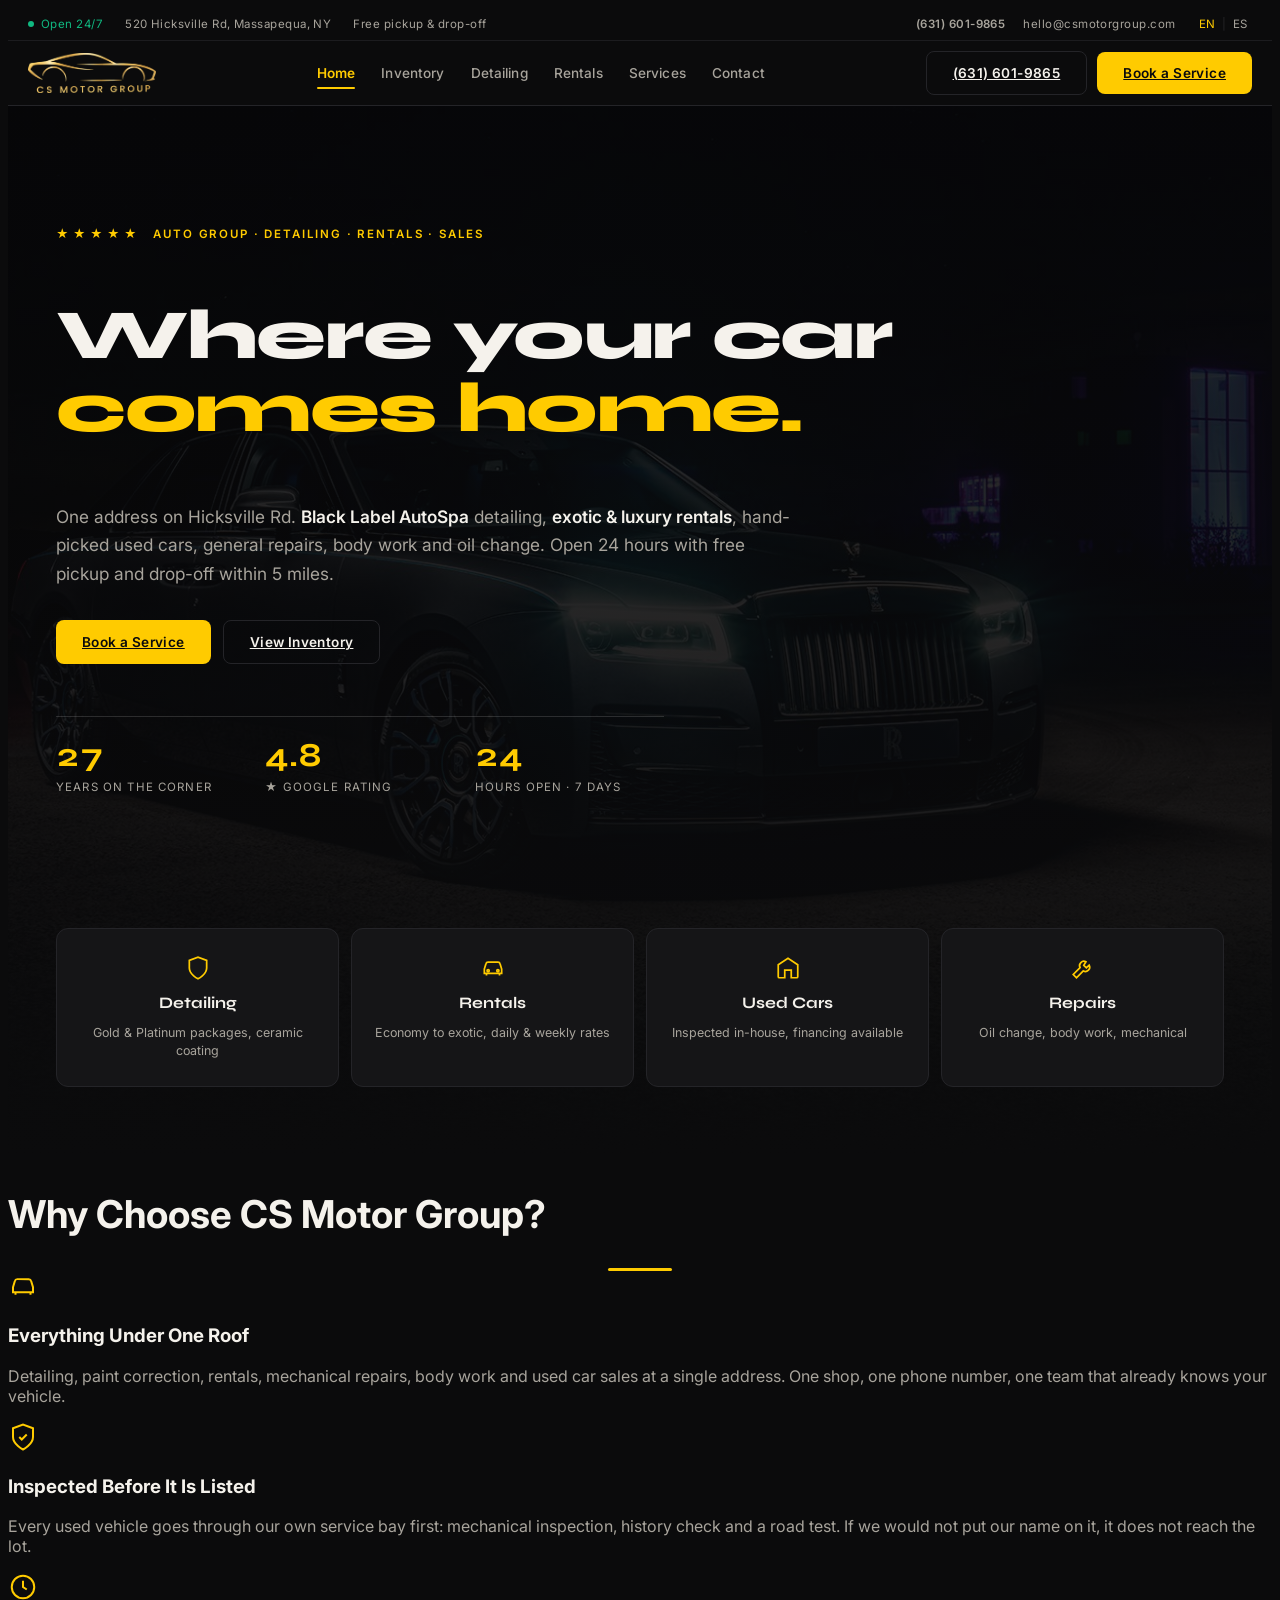
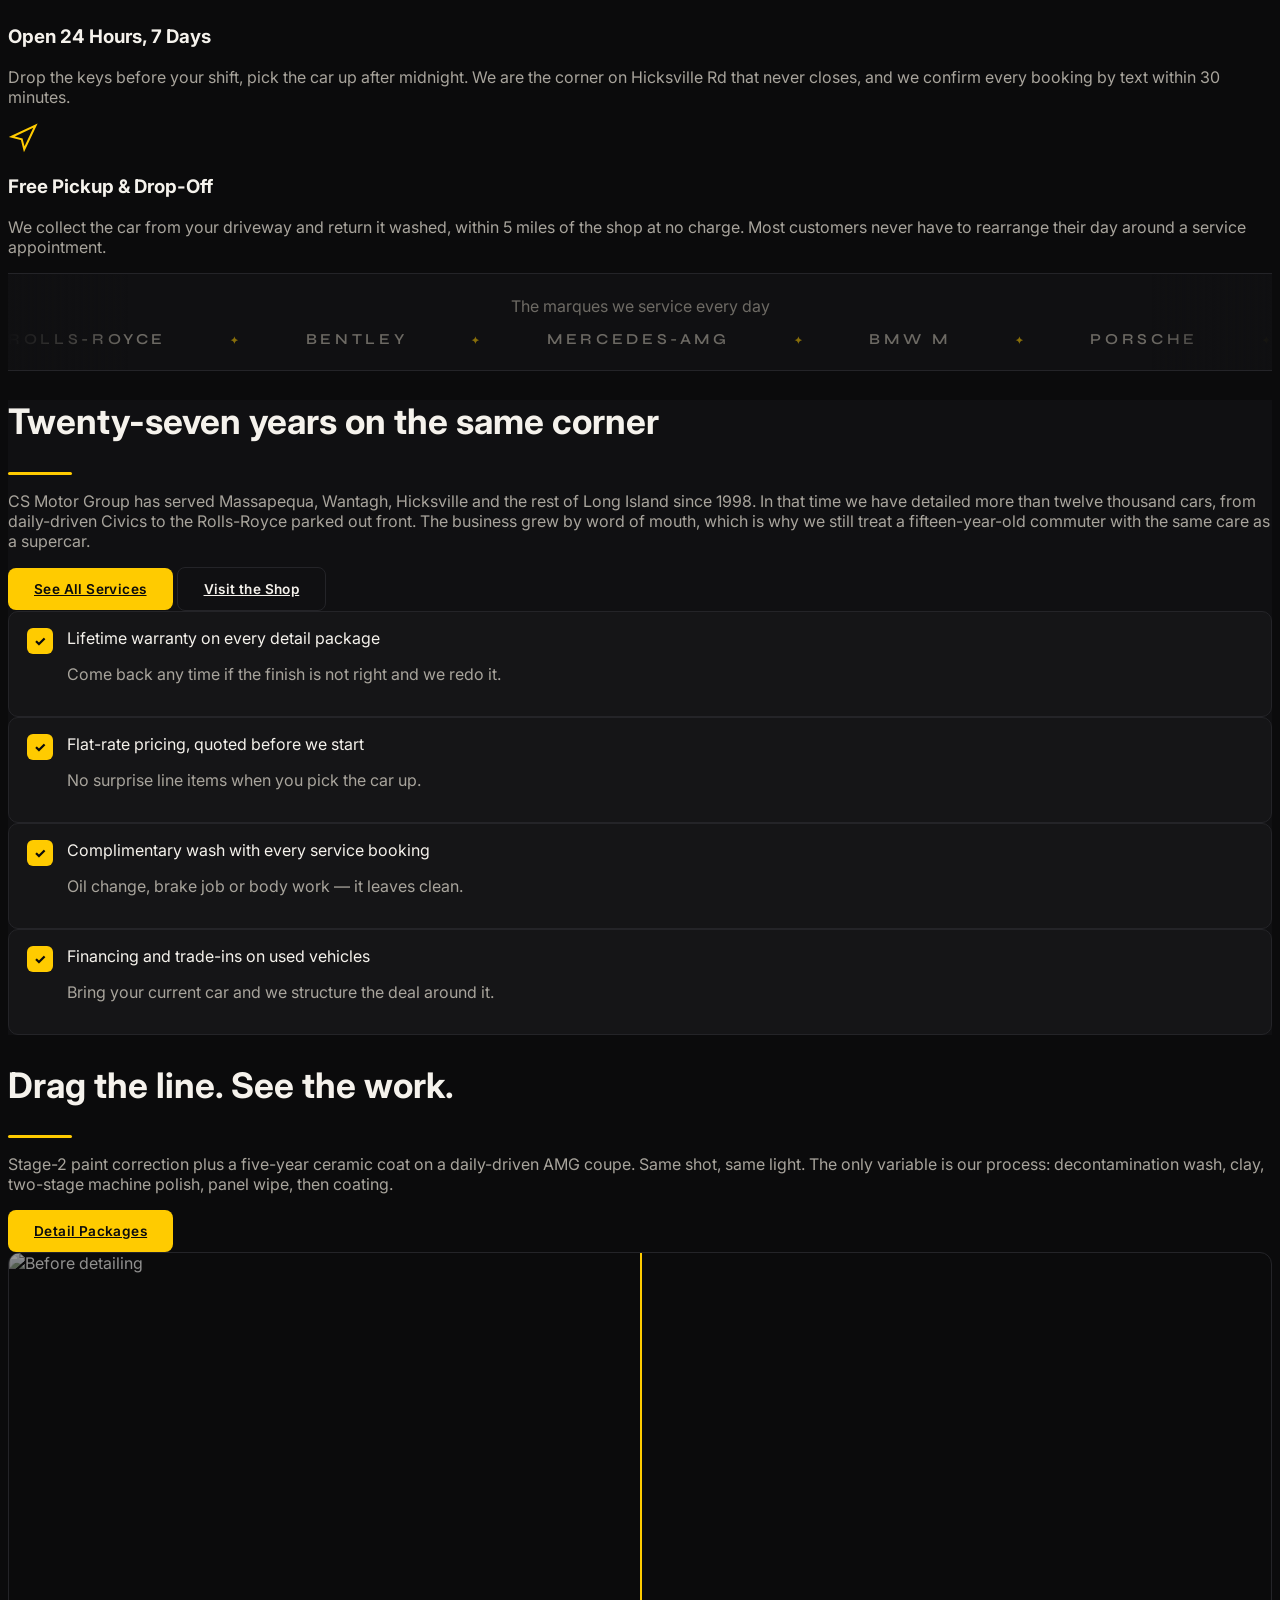
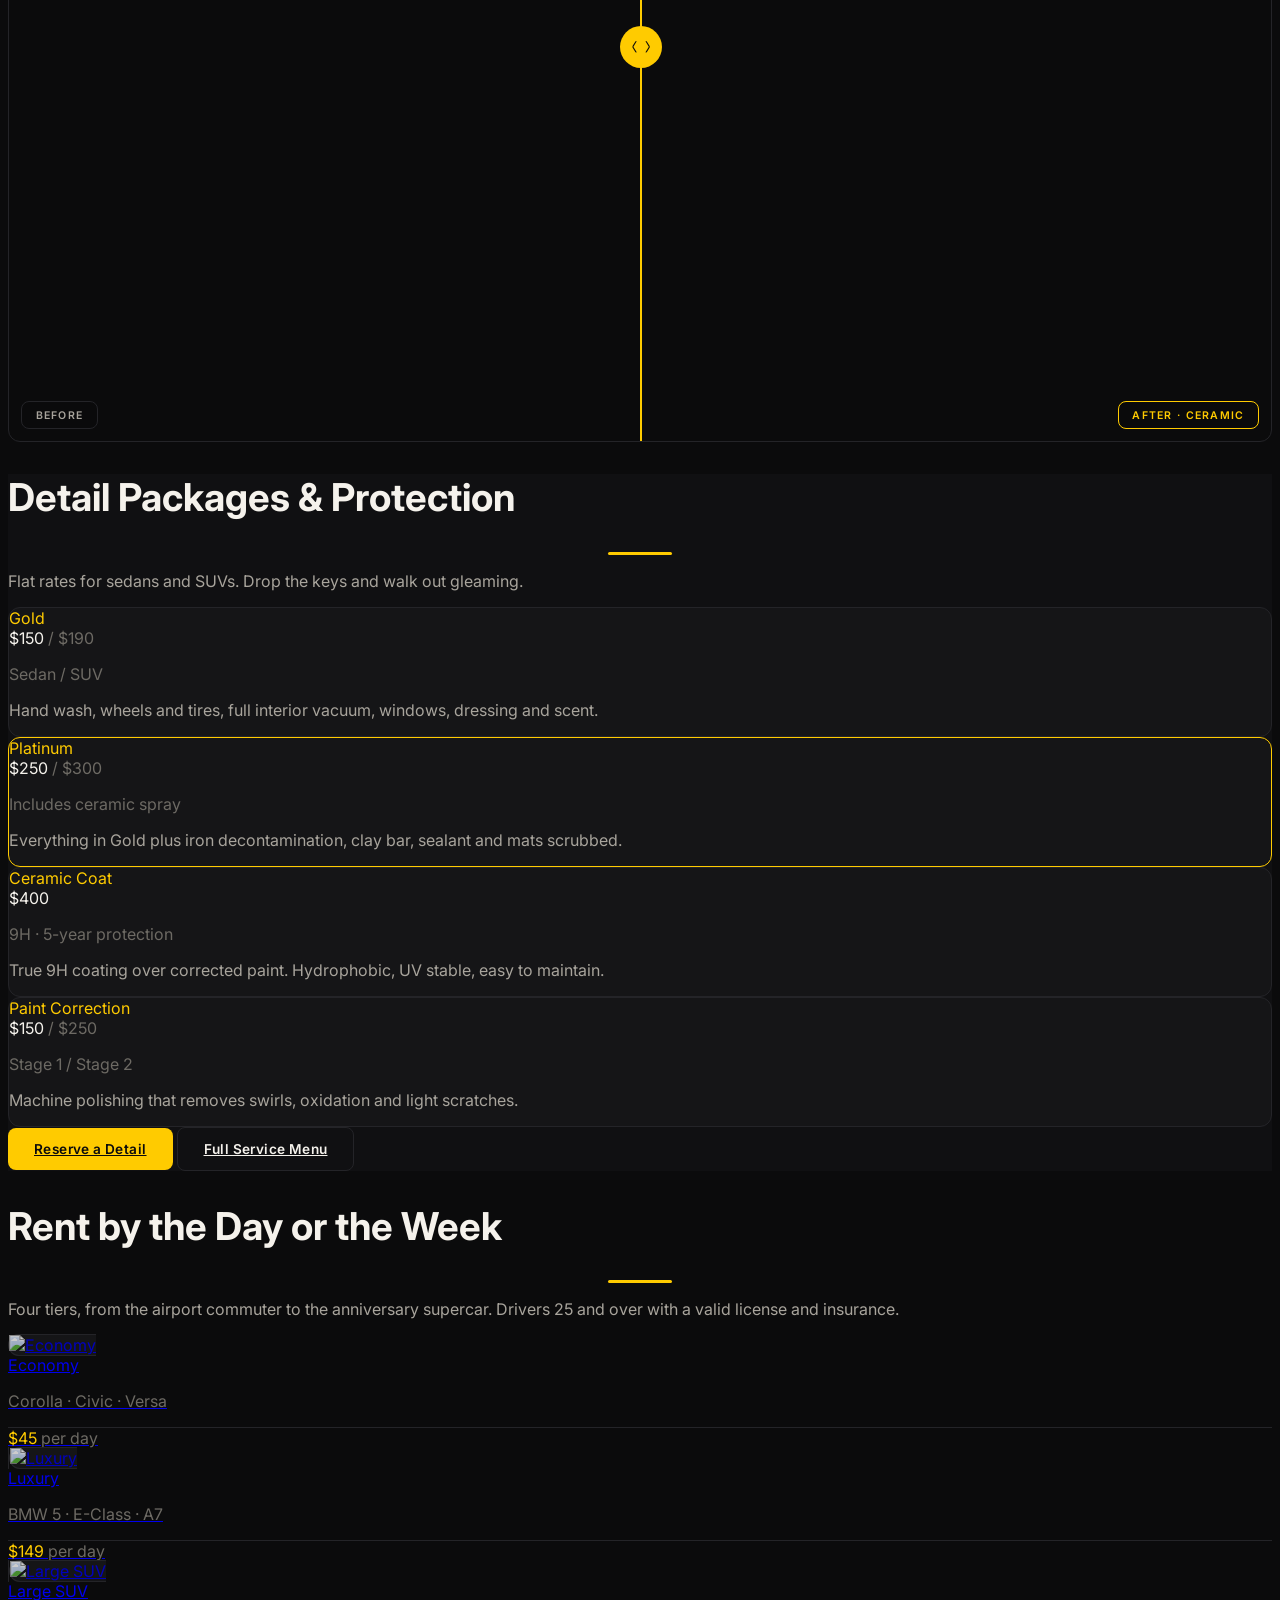
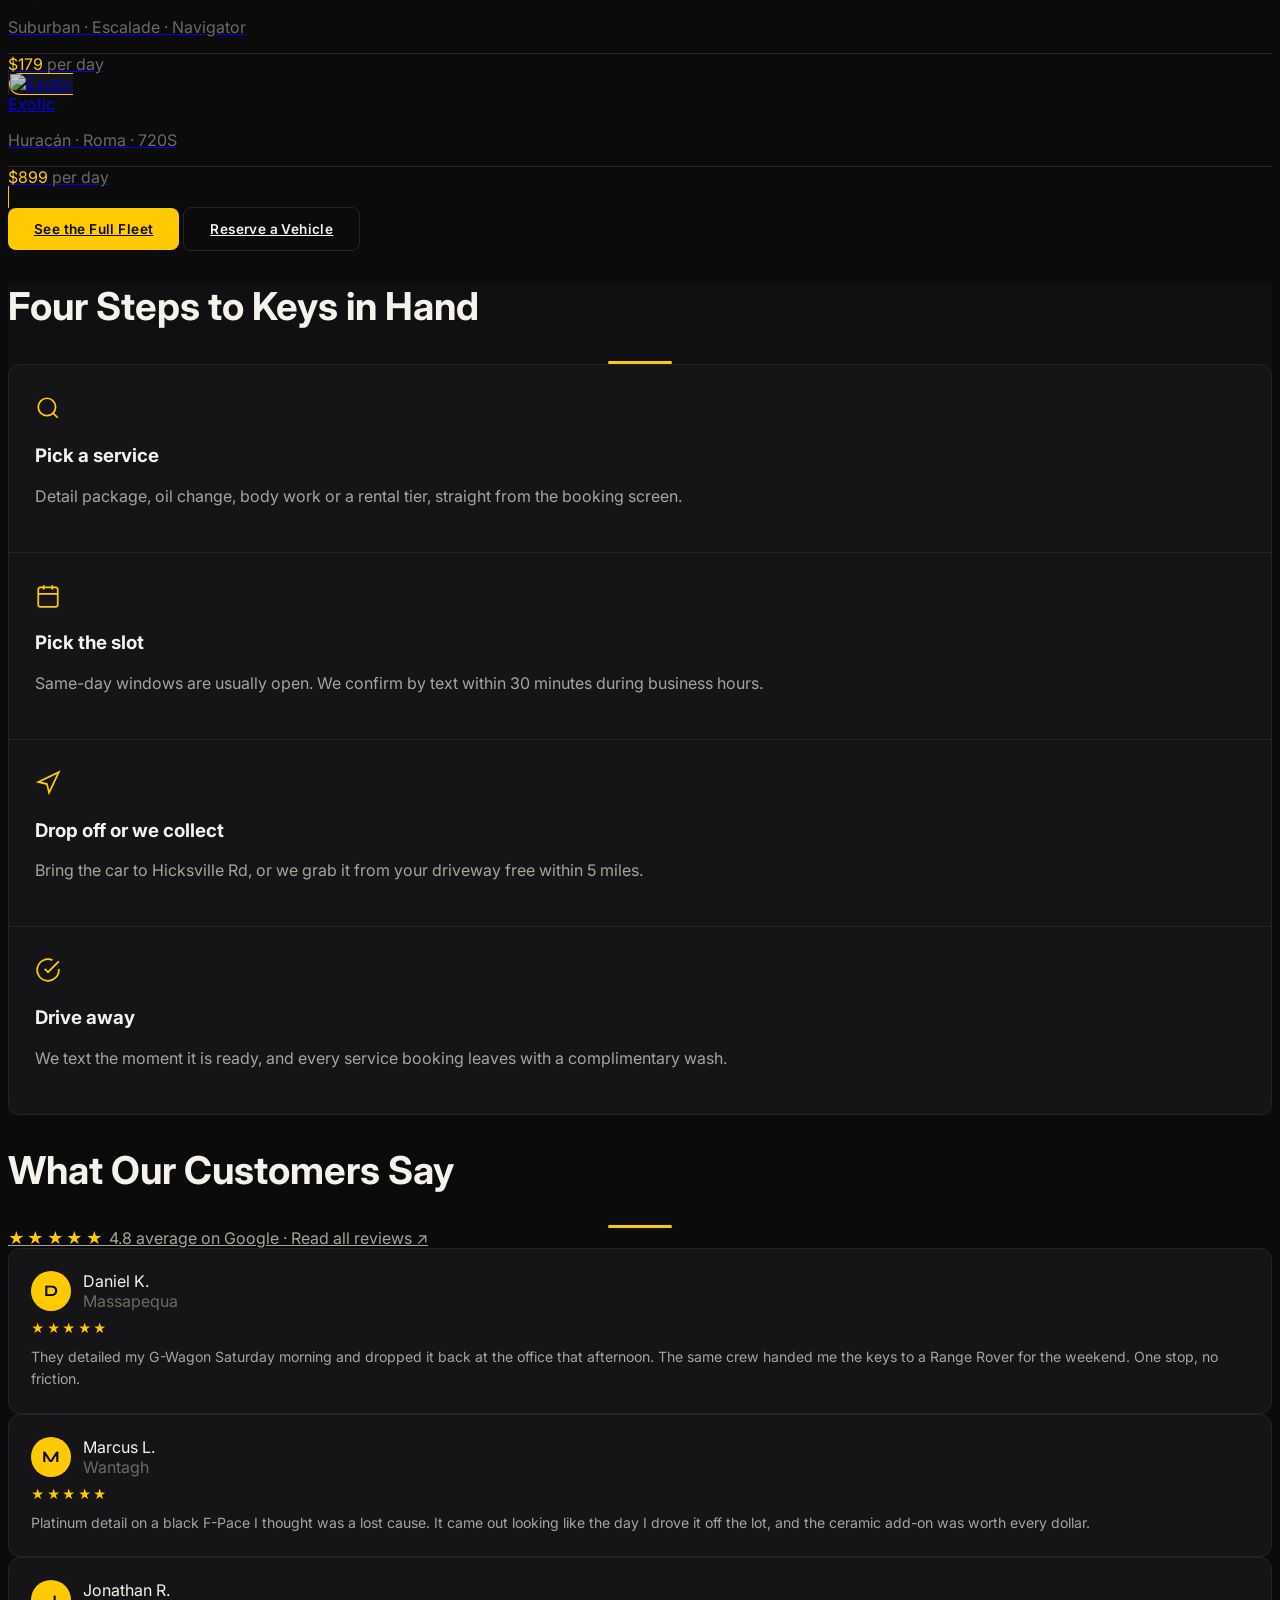
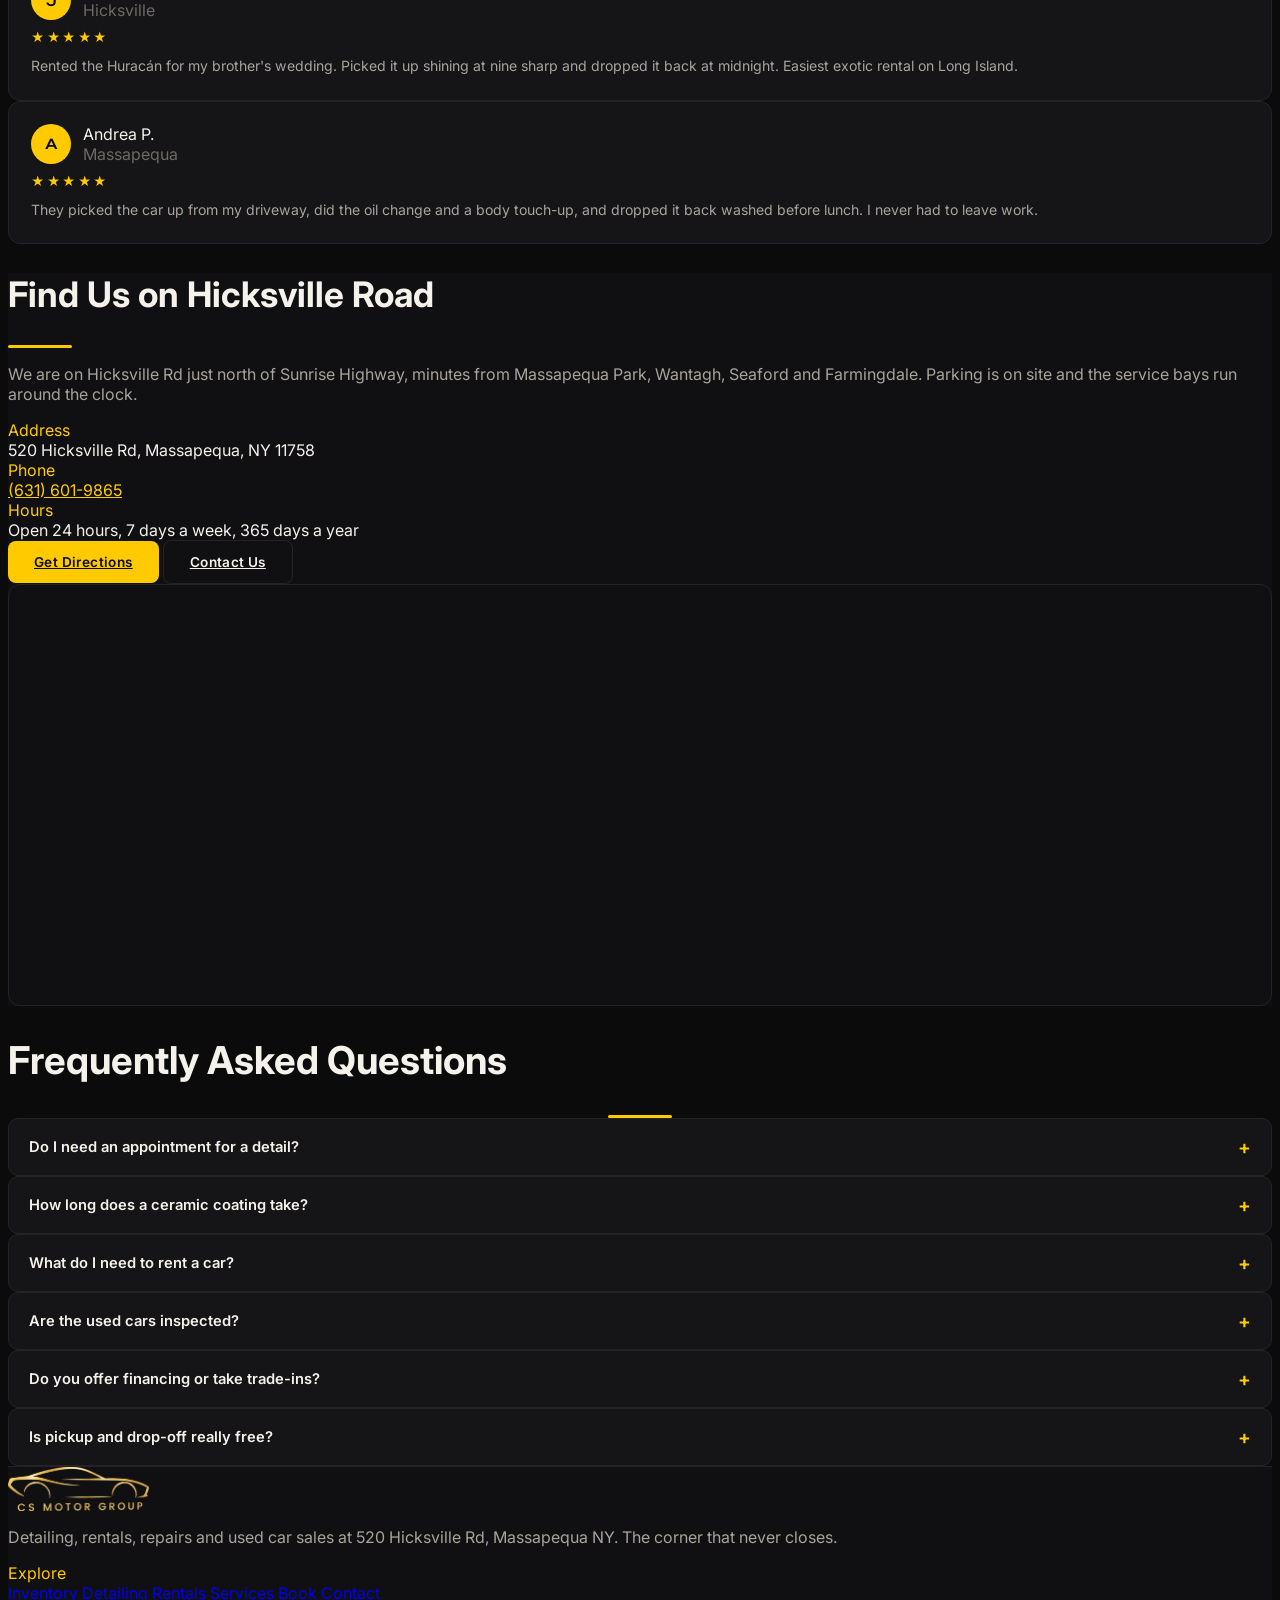
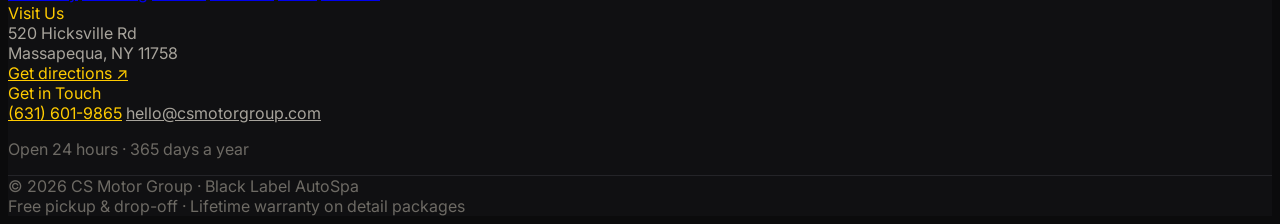
==== commit ac90285e: "fix: restore previous hero, make header independent of Tailwind CDN The header collapsed into unstyl" ====
--- a/index.html
+++ b/index.html
@@ -28,26 +28,26 @@
 
 <!-- ============ HEADER ============ -->
 <header class="site-header">
-  <div class="util-bar hidden md:block">
+  <div class="util-bar">
     <div class="util-inner">
-      <div class="flex items-center gap-6">
-        <span class="flex items-center gap-2"><span class="dot dot-live"></span><span style="color:var(--green)" data-en="Open 24/7" data-es="Abierto 24/7">Open 24/7</span></span>
+      <div class="util-left">
+        <span class="util-open"><span class="dot dot-live"></span><span data-en="Open 24/7" data-es="Abierto 24/7">Open 24/7</span></span>
         <span>520 Hicksville Rd, Massapequa, NY</span>
         <span data-en="Free pickup &amp; drop-off" data-es="Pickup y entrega gratis">Free pickup &amp; drop-off</span>
       </div>
-      <div class="flex items-center gap-5">
-        <a href="tel:+16316019865" class="font-semibold" style="color:var(--gold)">(631) 601-9865</a>
+      <div class="util-right">
+        <a href="tel:+16316019865" class="util-phone">(631) 601-9865</a>
         <a href="mailto:hello@csmotorgroup.com">hello@csmotorgroup.com</a>
-        <span class="lang-toggle flex items-center gap-1">
-          <button data-lang="en" class="px-1.5">EN</button><span style="color:var(--line)">|</span><button data-lang="es" class="px-1.5">ES</button>
+        <span class="lang-toggle">
+          <button data-lang="en">EN</button><span class="lang-sep">|</span><button data-lang="es">ES</button>
         </span>
       </div>
     </div>
   </div>
 
   <nav class="main-nav">
-    <a href="index.html" class="flex-shrink-0"><img src="assets/brand/logo-mark.png" alt="CS Motor Group" class="brand-img" /></a>
-    <div class="nav-links hidden lg:flex">
+    <a href="index.html" aria-label="CS Motor Group home"><img src="assets/brand/logo-mark.png" alt="CS Motor Group" class="brand-img" /></a>
+    <div class="nav-links">
       <a href="index.html" class="nav-link active" data-en="Home" data-es="Inicio">Home</a>
       <a href="sales.html" class="nav-link" data-en="Inventory" data-es="Inventario">Inventory</a>
       <a href="carwash.html" class="nav-link" data-en="Detailing" data-es="Detallado">Detailing</a>
@@ -55,14 +55,14 @@
       <a href="services.html" class="nav-link" data-en="Services" data-es="Servicios">Services</a>
       <a href="contact.html" class="nav-link" data-en="Contact" data-es="Contacto">Contact</a>
     </div>
-    <div class="flex items-center gap-3">
-      <a href="tel:+16316019865" class="btn-ghost hidden xl:inline-flex">(631) 601-9865</a>
-      <a href="booking.html" class="btn hidden sm:inline-flex" data-en="Book a Service" data-es="Reservar">Book a Service</a>
-      <button id="menuBtn" class="lg:hidden p-2" aria-label="Menu" aria-expanded="false"><svg width="24" height="24" viewBox="0 0 24 24" fill="none" stroke="currentColor" stroke-width="1.7"><line x1="3" y1="7" x2="21" y2="7"/><line x1="3" y1="12" x2="21" y2="12"/><line x1="3" y1="17" x2="21" y2="17"/></svg></button>
+    <div class="nav-actions">
+      <a href="tel:+16316019865" class="btn-ghost nav-phone">(631) 601-9865</a>
+      <a href="booking.html" class="btn nav-cta" data-en="Book a Service" data-es="Reservar">Book a Service</a>
+      <button id="menuBtn" class="menu-btn" aria-label="Menu" aria-expanded="false" aria-controls="menuPanel"><svg width="24" height="24" viewbox="0 0 24 24" fill="none" stroke="currentColor" stroke-width="1.7"><line x1="3" y1="7" x2="21" y2="7"/><line x1="3" y1="12" x2="21" y2="12"/><line x1="3" y1="17" x2="21" y2="17"/></svg></button>
     </div>
   </nav>
 
-  <div id="menuPanel" class="menu-panel hidden lg:hidden">
+  <div id="menuPanel" class="menu-panel" hidden>
     <a href="index.html" class="nav-link active" data-en="Home" data-es="Inicio">Home</a>
     <a href="sales.html" class="nav-link" data-en="Inventory" data-es="Inventario">Inventory</a>
     <a href="carwash.html" class="nav-link" data-en="Detailing" data-es="Detallado">Detailing</a>
@@ -74,49 +74,71 @@
 </header>
 
 <!-- ============ HERO ============ -->
-<section class="relative">
-  <div class="absolute inset-0">
-    <img src="assets/img/hero-rolls.jpg" alt="" class="w-full h-full object-cover hero-img" />
-    <div class="absolute inset-0" style="background:rgba(11,11,12,.72)"></div>
-  </div>
-  <div class="relative max-w-[1440px] mx-auto px-5 py-20 md:py-28 text-center">
-    <h1 class="font-[Syne] font-extrabold leading-[1.05]" style="font-size:clamp(2rem,5vw,3.6rem)">
-      <span data-en="Detailing, Rentals &amp; Used Cars" data-es="Detallado, Alquiler y Autos Usados">Detailing, Rentals &amp; Used Cars</span><br>
-      <span style="color:var(--gold)" data-en="in Massapequa, NY" data-es="en Massapequa, NY">in Massapequa, NY</span>
+<section class="hero">
+  <div class="hero-bg">
+    <img src="assets/img/hero-rolls.jpg" alt="" />
+  </div>
+  <div class="hero-scrim"></div>
+
+  <div class="hero-inner">
+    <div class="hero-eyebrow">
+      <span class="hero-stars">★★★★★</span>
+      <span class="hero-kicker" data-en="Auto Group · Detailing · Rentals · Sales" data-es="Auto Group · Detallado · Alquiler · Ventas">Auto Group · Detailing · Rentals · Sales</span>
+    </div>
+
+    <h1>
+      <span data-en="Where your car" data-es="Donde tu auto">Where your car</span>
+      <span class="gold" data-en="comes home." data-es="vuelve a casa.">comes home.</span>
     </h1>
-    <p class="mt-6 max-w-3xl mx-auto text-[.95rem] md:text-base leading-relaxed" style="color:var(--text-2)"
-       data-en="CS Motor Group is a full-service auto group at 520 Hicksville Rd. We detail, protect, repair and rent vehicles, and we sell hand-picked used cars that are inspected in our own shop. Open 24 hours, seven days a week, with free pickup and drop-off within 5 miles."
-       data-es="CS Motor Group es un auto group completo en 520 Hicksville Rd. Detallamos, protegemos, reparamos y alquilamos vehículos, y vendemos autos usados seleccionados e inspeccionados en nuestro propio taller. Abierto 24 horas, siete días a la semana, con pickup y entrega gratis hasta 5 millas.">
-      CS Motor Group is a full-service auto group at 520 Hicksville Rd. We detail, protect, repair and rent vehicles, and we sell hand-picked used cars that are inspected in our own shop. Open 24 hours, seven days a week, with free pickup and drop-off within 5 miles.
+
+    <p class="hero-lead"
+       data-en-html="One address on Hicksville Rd. <b>Black Label AutoSpa</b> detailing, <b>exotic &amp; luxury rentals</b>, hand-picked used cars, general repairs, body work and oil change. Open 24 hours with free pickup and drop-off within 5 miles."
+       data-es-html="Una sola dirección en Hicksville Rd. Detallado <b>Black Label AutoSpa</b>, <b>alquiler de lujo y exóticos</b>, autos usados seleccionados, reparaciones, carrocería y cambio de aceite. Abierto 24 horas con pickup y entrega gratis hasta 5 millas.">
+      One address on Hicksville Rd. <b>Black Label AutoSpa</b> detailing, <b>exotic &amp; luxury rentals</b>, hand-picked used cars, general repairs, body work and oil change. Open 24 hours with free pickup and drop-off within 5 miles.
     </p>
-    <div class="mt-9 flex flex-wrap justify-center gap-3">
-      <a href="sales.html" class="btn" data-en="View Inventory" data-es="Ver Inventario">View Inventory</a>
-      <span class="self-center text-sm" style="color:var(--text-3)" data-en="or" data-es="o">or</span>
-      <a href="booking.html" class="btn-ghost" data-en="Book a Service" data-es="Reservar Servicio">Book a Service</a>
-    </div>
-
-    <div class="mt-12 grid grid-cols-2 lg:grid-cols-4 gap-3 max-w-4xl mx-auto">
-      <a href="carwash.html" class="cat-card">
-        <svg width="26" height="26" viewBox="0 0 24 24" fill="none" stroke="currentColor" stroke-width="1.6"><path d="M12 22s8-4 8-10V5l-8-3-8 3v7c0 6 8 10 8 10z"/></svg>
-        <span class="t" data-en="Detailing" data-es="Detallado">Detailing</span>
-        <span class="d" data-en="Gold &amp; Platinum packages, ceramic coating" data-es="Paquetes Gold y Platinum, cerámico">Gold &amp; Platinum packages, ceramic coating</span>
-      </a>
-      <a href="rentals.html" class="cat-card">
-        <svg width="26" height="26" viewBox="0 0 24 24" fill="none" stroke="currentColor" stroke-width="1.6"><path d="M5 17h14M6 17v2M18 17v2M4 13l1.5-5A2 2 0 0 1 7.4 6.5h9.2A2 2 0 0 1 18.5 8L20 13v4H4z"/><circle cx="7.5" cy="14.5" r="1"/><circle cx="16.5" cy="14.5" r="1"/></svg>
-        <span class="t" data-en="Rentals" data-es="Alquiler">Rentals</span>
-        <span class="d" data-en="Economy to exotic, daily &amp; weekly rates" data-es="De economy a exóticos, diario y semanal">Economy to exotic, daily &amp; weekly rates</span>
-      </a>
-      <a href="sales.html" class="cat-card">
-        <svg width="26" height="26" viewBox="0 0 24 24" fill="none" stroke="currentColor" stroke-width="1.6"><path d="M3 9l9-6 9 6v11a1 1 0 0 1-1 1h-5v-7H9v7H4a1 1 0 0 1-1-1z"/></svg>
-        <span class="t" data-en="Used Cars" data-es="Autos Usados">Used Cars</span>
-        <span class="d" data-en="Inspected in-house, financing available" data-es="Inspeccionados en casa, con financiamiento">Inspected in-house, financing available</span>
-      </a>
-      <a href="services.html" class="cat-card">
-        <svg width="26" height="26" viewBox="0 0 24 24" fill="none" stroke="currentColor" stroke-width="1.6"><path d="M14.7 6.3a4 4 0 0 0-5.4 5.4L3 18l3 3 6.3-6.3a4 4 0 0 0 5.4-5.4l-2.6 2.6-2.4-2.4z"/></svg>
-        <span class="t" data-en="Repairs" data-es="Reparaciones">Repairs</span>
-        <span class="d" data-en="Oil change, body work, mechanical" data-es="Aceite, carrocería, mecánica">Oil change, body work, mechanical</span>
-      </a>
-    </div>
+
+    <div class="hero-actions">
+      <a href="booking.html" class="btn" data-en="Book a Service" data-es="Reservar Servicio">Book a Service</a>
+      <a href="sales.html" class="btn-ghost" data-en="View Inventory" data-es="Ver Inventario">View Inventory</a>
+    </div>
+
+    <div class="hero-stats">
+      <div>
+        <div class="v counter" data-counter data-to="27">27</div>
+        <div class="k" data-en="Years on the corner" data-es="Años en la esquina">Years on the corner</div>
+      </div>
+      <div>
+        <div class="v counter" data-counter data-to="4.8" data-decimals="1">4.8</div>
+        <div class="k" data-en="★ Google rating" data-es="★ Rating Google">★ Google rating</div>
+      </div>
+      <div>
+        <div class="v counter" data-counter data-to="24">24</div>
+        <div class="k" data-en="Hours open · 7 days" data-es="Horas abierto · 7 días">Hours open · 7 days</div>
+      </div>
+    </div>
+  </div>
+
+  <div class="hero-cats">
+    <a href="carwash.html" class="cat-card">
+      <svg width="26" height="26" viewbox="0 0 24 24" fill="none" stroke="currentColor" stroke-width="1.6"><path d="M12 22s8-4 8-10V5l-8-3-8 3v7c0 6 8 10 8 10z"/></svg>
+      <span class="t" data-en="Detailing" data-es="Detallado">Detailing</span>
+      <span class="d" data-en="Gold &amp; Platinum packages, ceramic coating" data-es="Paquetes Gold y Platinum, cerámico">Gold &amp; Platinum packages, ceramic coating</span>
+    </a>
+    <a href="rentals.html" class="cat-card">
+      <svg width="26" height="26" viewbox="0 0 24 24" fill="none" stroke="currentColor" stroke-width="1.6"><path d="M5 17h14M6 17v2M18 17v2M4 13l1.5-5A2 2 0 0 1 7.4 6.5h9.2A2 2 0 0 1 18.5 8L20 13v4H4z"/><circle cx="7.5" cy="14.5" r="1"/><circle cx="16.5" cy="14.5" r="1"/></svg>
+      <span class="t" data-en="Rentals" data-es="Alquiler">Rentals</span>
+      <span class="d" data-en="Economy to exotic, daily &amp; weekly rates" data-es="De economy a exóticos, diario y semanal">Economy to exotic, daily &amp; weekly rates</span>
+    </a>
+    <a href="sales.html" class="cat-card">
+      <svg width="26" height="26" viewbox="0 0 24 24" fill="none" stroke="currentColor" stroke-width="1.6"><path d="M3 9l9-6 9 6v11a1 1 0 0 1-1 1h-5v-7H9v7H4a1 1 0 0 1-1-1z"/></svg>
+      <span class="t" data-en="Used Cars" data-es="Autos Usados">Used Cars</span>
+      <span class="d" data-en="Inspected in-house, financing available" data-es="Inspeccionados en casa, con financiamiento">Inspected in-house, financing available</span>
+    </a>
+    <a href="services.html" class="cat-card">
+      <svg width="26" height="26" viewbox="0 0 24 24" fill="none" stroke="currentColor" stroke-width="1.6"><path d="M14.7 6.3a4 4 0 0 0-5.4 5.4L3 18l3 3 6.3-6.3a4 4 0 0 0 5.4-5.4l-2.6 2.6-2.4-2.4z"/></svg>
+      <span class="t" data-en="Repairs" data-es="Reparaciones">Repairs</span>
+      <span class="d" data-en="Oil change, body work, mechanical" data-es="Aceite, carrocería, mecánica">Oil change, body work, mechanical</span>
+    </a>
   </div>
 </section>
 
--- a/assets/styles.css
+++ b/assets/styles.css
@@ -57,24 +57,84 @@
 .hairlines{background:var(--line);display:grid;gap:1px;}
 .hairlines > *{background:var(--surface);}
 
-/* ============ HEADER (sticky, solid, two rows) ============ */
+/* ============================================================
+   HEADER — fully self-contained. Deliberately uses NO Tailwind
+   utility classes for layout: if the CDN is slow or blocked the
+   header must still render correctly.
+   ============================================================ */
 .site-header{position:sticky;top:0;z-index:60;background:var(--bg);border-bottom:1px solid var(--line);}
+
 .util-bar{border-bottom:1px solid var(--line-soft);background:var(--bg);}
-.util-inner{max-width:1440px;margin:0 auto;padding:7px 20px;display:flex;align-items:center;justify-content:space-between;gap:16px;font-family:'Inter',sans-serif;font-size:.72rem;letter-spacing:.06em;color:var(--text-2);}
-.util-inner a{color:inherit;text-decoration:none;}
+.util-inner{max-width:1440px;margin:0 auto;padding:7px 20px;display:flex;align-items:center;justify-content:space-between;gap:16px;font-family:'Inter',sans-serif;font-size:.72rem;letter-spacing:.04em;color:var(--text-2);}
+.util-left,.util-right{display:flex;align-items:center;gap:22px;min-width:0;}
+.util-right{gap:18px;}
+.util-inner a{color:inherit;text-decoration:none;transition:color .25s;}
 .util-inner a:hover{color:var(--gold);}
-.main-nav{max-width:1440px;margin:0 auto;padding:0 20px;height:68px;display:flex;align-items:center;justify-content:space-between;gap:24px;}
-.nav-links{display:flex;align-items:center;gap:28px;}
-.nav-link{font-family:'Inter',sans-serif;font-size:.82rem;letter-spacing:.04em;font-weight:500;color:var(--text-2);transition:color .25s;text-decoration:none;position:relative;padding:6px 0;}
+.util-open{display:inline-flex;align-items:center;gap:7px;color:var(--green);}
+.util-phone{color:var(--gold);font-weight:600;}
+.lang-toggle{display:inline-flex;align-items:center;gap:2px;}
+.lang-toggle button{background:none;border:0;color:inherit;font:inherit;cursor:pointer;padding:2px 5px;transition:color .25s;}
+.lang-toggle button:hover,.lang-toggle button.active{color:var(--gold);}
+.lang-sep{color:var(--line);}
+@media(max-width:767px){.util-bar{display:none;}}
+
+.main-nav{max-width:1440px;margin:0 auto;padding:0 20px;height:64px;display:flex;align-items:center;justify-content:space-between;gap:20px;}
+.nav-links{display:flex;align-items:center;gap:26px;}
+.nav-link{font-family:'Inter',sans-serif;font-size:.85rem;letter-spacing:.01em;font-weight:500;color:var(--text-2);transition:color .25s;text-decoration:none;position:relative;padding:6px 0;white-space:nowrap;text-transform:none;}
 .nav-link:hover{color:var(--paper);}
 .nav-link.active{color:var(--gold);font-weight:600;}
 .nav-link.active::after{content:"";position:absolute;left:0;right:0;bottom:-2px;height:2px;background:var(--gold);border-radius:1px;}
-.menu-panel{background:var(--bg);border-top:1px solid var(--line);padding:14px 20px 18px;display:flex;flex-direction:column;gap:2px;}
-.menu-panel .nav-link{padding:11px 4px;font-size:.92rem;border-bottom:1px solid var(--line-soft);}
+.nav-actions{display:flex;align-items:center;gap:10px;}
+.menu-btn{display:none;background:none;border:0;color:var(--paper);padding:8px;cursor:pointer;line-height:0;}
+
+/* Progressive hiding as the viewport narrows.
+   Scoped to .main-nav so these win over the generic .btn/.btn-ghost
+   display rules declared later in this file. */
+@media(max-width:1279px){.main-nav .nav-phone{display:none;}}
+@media(max-width:1023px){
+  .main-nav .nav-links{display:none;}
+  .main-nav .menu-btn{display:inline-flex;}
+}
+@media(max-width:560px){
+  .main-nav{height:58px;padding:0 14px;}
+  .main-nav .nav-cta{padding:10px 16px;font-size:.8rem;white-space:nowrap;}
+}
+@media(max-width:400px){.main-nav .nav-cta{display:none;}}
+
+.menu-panel{background:var(--bg);border-top:1px solid var(--line);padding:8px 20px 16px;display:flex;flex-direction:column;}
+.menu-panel[hidden]{display:none;}
+.menu-panel .nav-link{padding:13px 2px;font-size:.95rem;border-bottom:1px solid var(--line-soft);}
 .menu-panel .nav-link:last-child{border-bottom:0;}
+.menu-panel .nav-link.active::after{display:none;}
+
 /* Legacy nav names kept harmless */
 .nav-shell{position:static;}
 .nav-inner{display:contents;}
+
+/* ============ HERO — self-contained too ============ */
+.hero{position:relative;overflow:hidden;background:var(--bg);}
+.hero-bg{position:absolute;inset:0;}
+.hero-bg img{width:100%;height:100%;object-fit:cover;filter:brightness(.4) contrast(1.05) saturate(.9);}
+.hero-scrim{position:absolute;inset:0;pointer-events:none;
+  background:linear-gradient(180deg,rgba(11,11,12,.55) 0%,rgba(11,11,12,.72) 55%,var(--bg) 100%);}
+.hero-inner{position:relative;z-index:2;max-width:1440px;margin:0 auto;padding:78px 20px 88px;}
+.hero-eyebrow{display:flex;align-items:center;gap:12px;margin-bottom:22px;flex-wrap:wrap;}
+.hero-stars{color:var(--gold);letter-spacing:.34em;font-size:.75rem;}
+.hero-kicker{font-family:'Inter',sans-serif;font-size:.72rem;letter-spacing:.16em;text-transform:uppercase;color:var(--gold);font-weight:600;}
+.hero h1{font-family:'Syne',sans-serif;font-weight:800;font-size:clamp(2.1rem,5.6vw,4.4rem);line-height:1.03;letter-spacing:-.02em;max-width:19ch;}
+.hero h1 .gold{color:var(--gold);display:block;}
+.hero-lead{margin-top:22px;max-width:46rem;font-size:1rem;line-height:1.65;color:var(--text-2);}
+.hero-lead b{color:var(--paper);font-weight:600;}
+.hero-actions{margin-top:32px;display:flex;flex-wrap:wrap;gap:12px;}
+.hero-stats{margin-top:52px;padding-top:22px;border-top:1px solid rgba(255,255,255,.14);display:grid;grid-template-columns:repeat(3,minmax(0,1fr));gap:20px;max-width:38rem;}
+.hero-stats .v{font-family:'Syne',sans-serif;font-weight:700;font-size:clamp(1.5rem,3vw,2.1rem);color:var(--gold);line-height:1;}
+.hero-stats .k{margin-top:7px;font-size:.72rem;letter-spacing:.1em;text-transform:uppercase;color:var(--text-2);line-height:1.35;}
+@media(min-width:768px){.hero-inner{padding:104px 32px 116px;}.hero-lead{font-size:1.08rem;}}
+@media(min-width:1024px){.hero-inner{padding:120px 48px 132px;}}
+
+/* Category tiles under the hero */
+.hero-cats{max-width:1440px;margin:0 auto;padding:0 20px 64px;display:grid;grid-template-columns:repeat(2,minmax(0,1fr));gap:12px;position:relative;z-index:2;}
+@media(min-width:1024px){.hero-cats{grid-template-columns:repeat(4,minmax(0,1fr));padding:0 48px 72px;}}
 
 /* Brand logo — cropped transparent mark, no masking tricks needed */
 .brand-img{height:34px;width:auto;display:block;flex-shrink:0;}
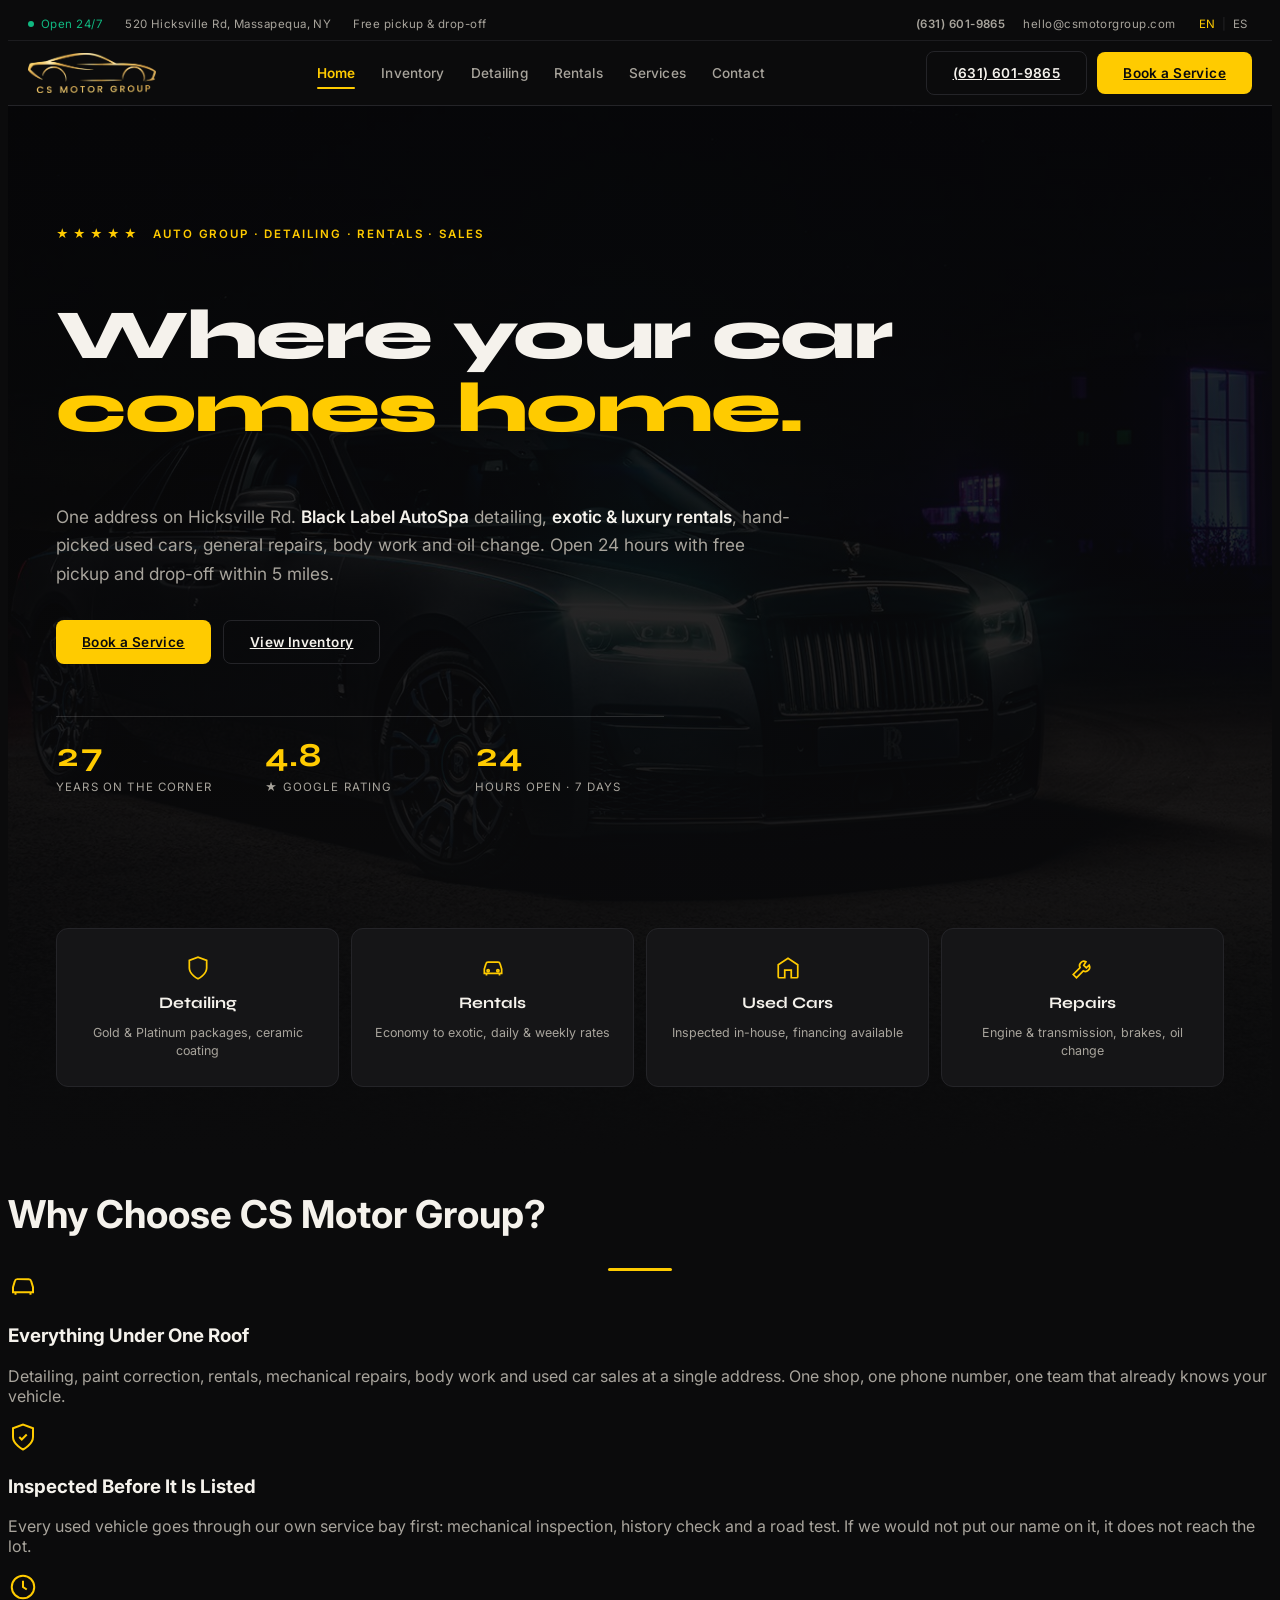
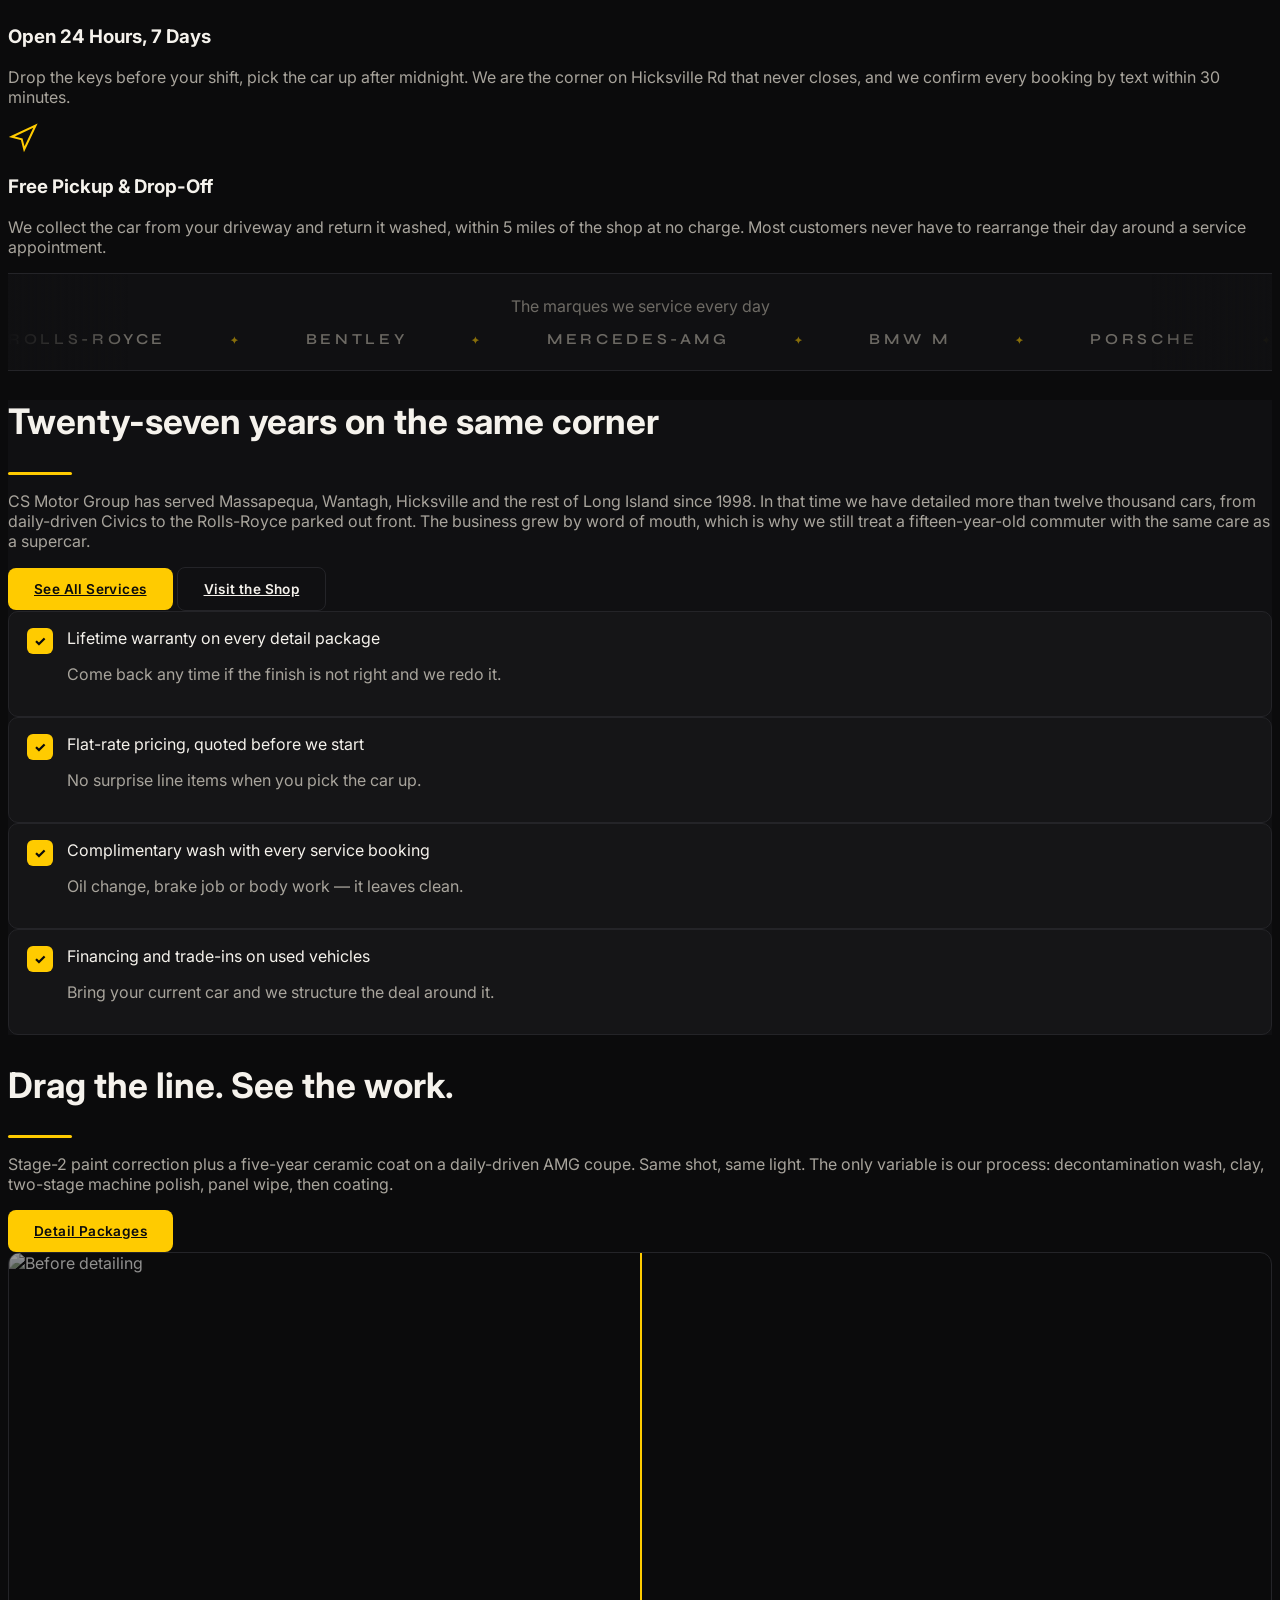
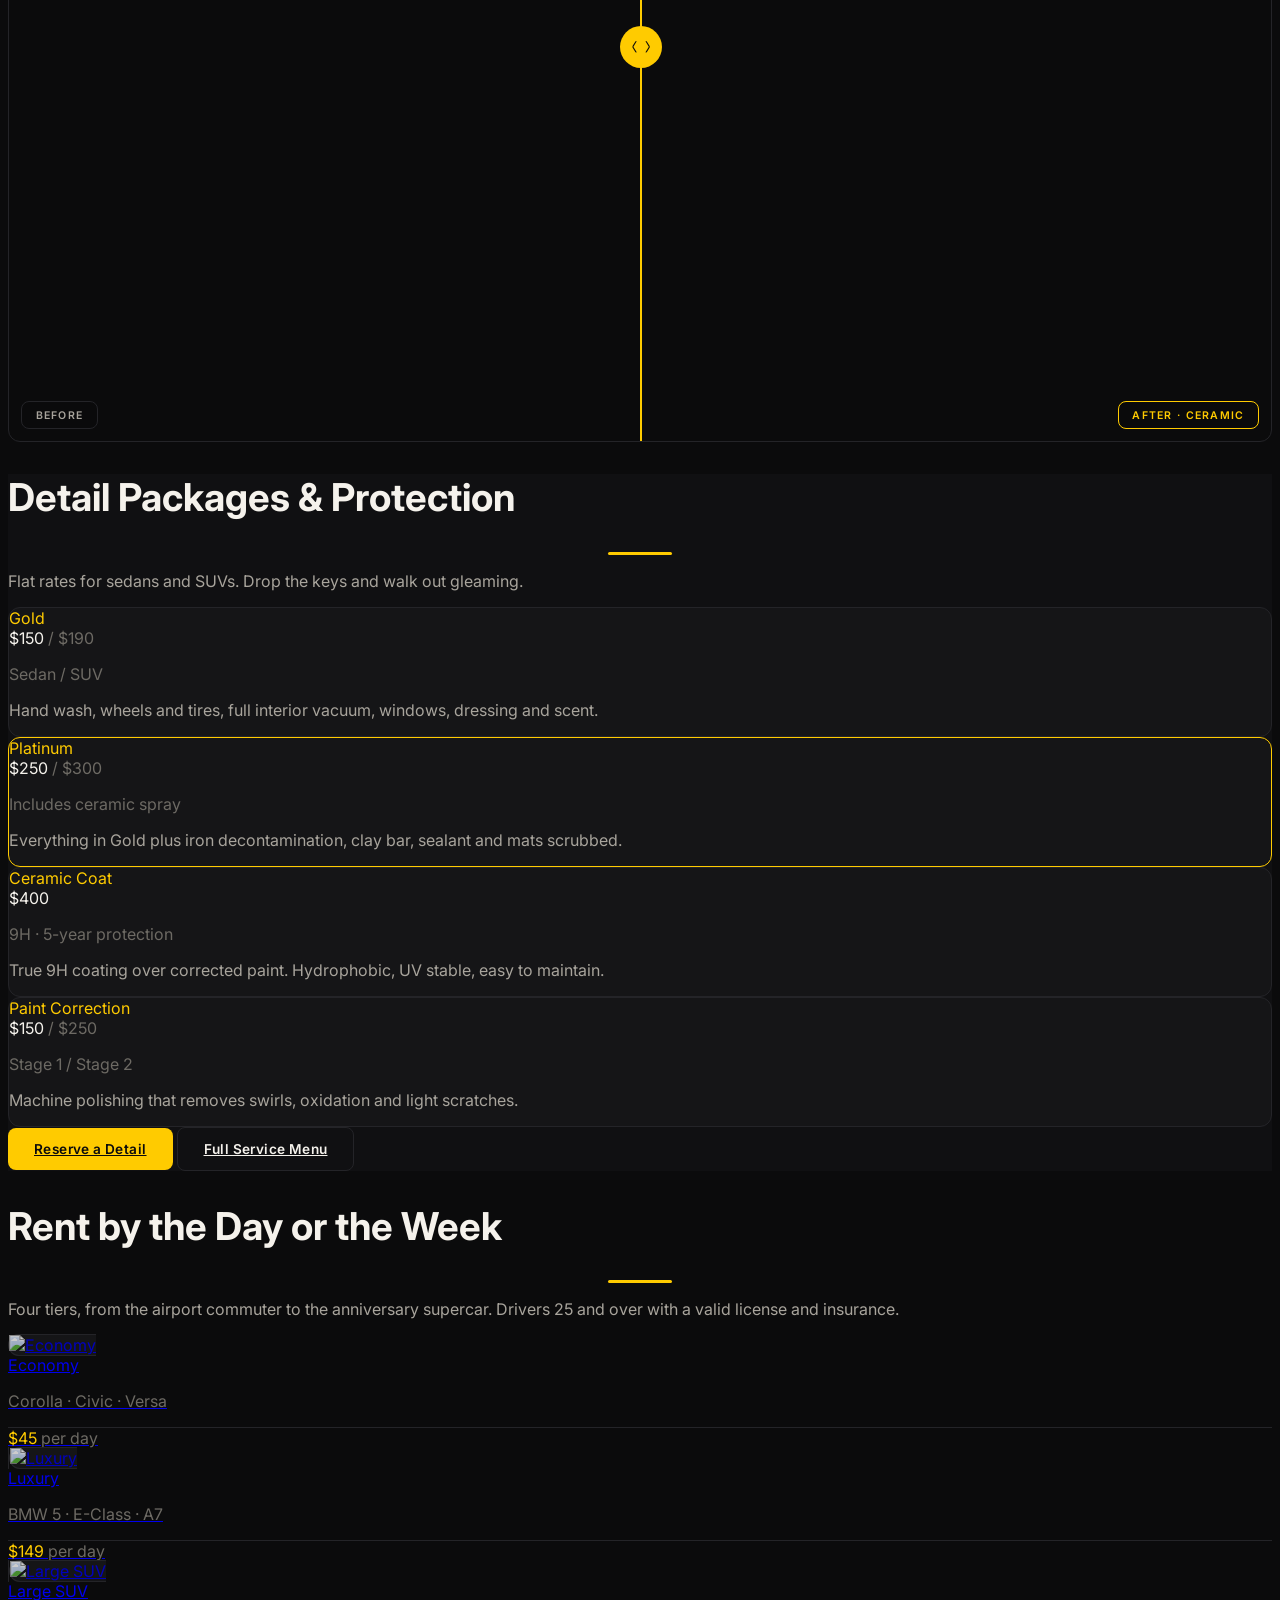
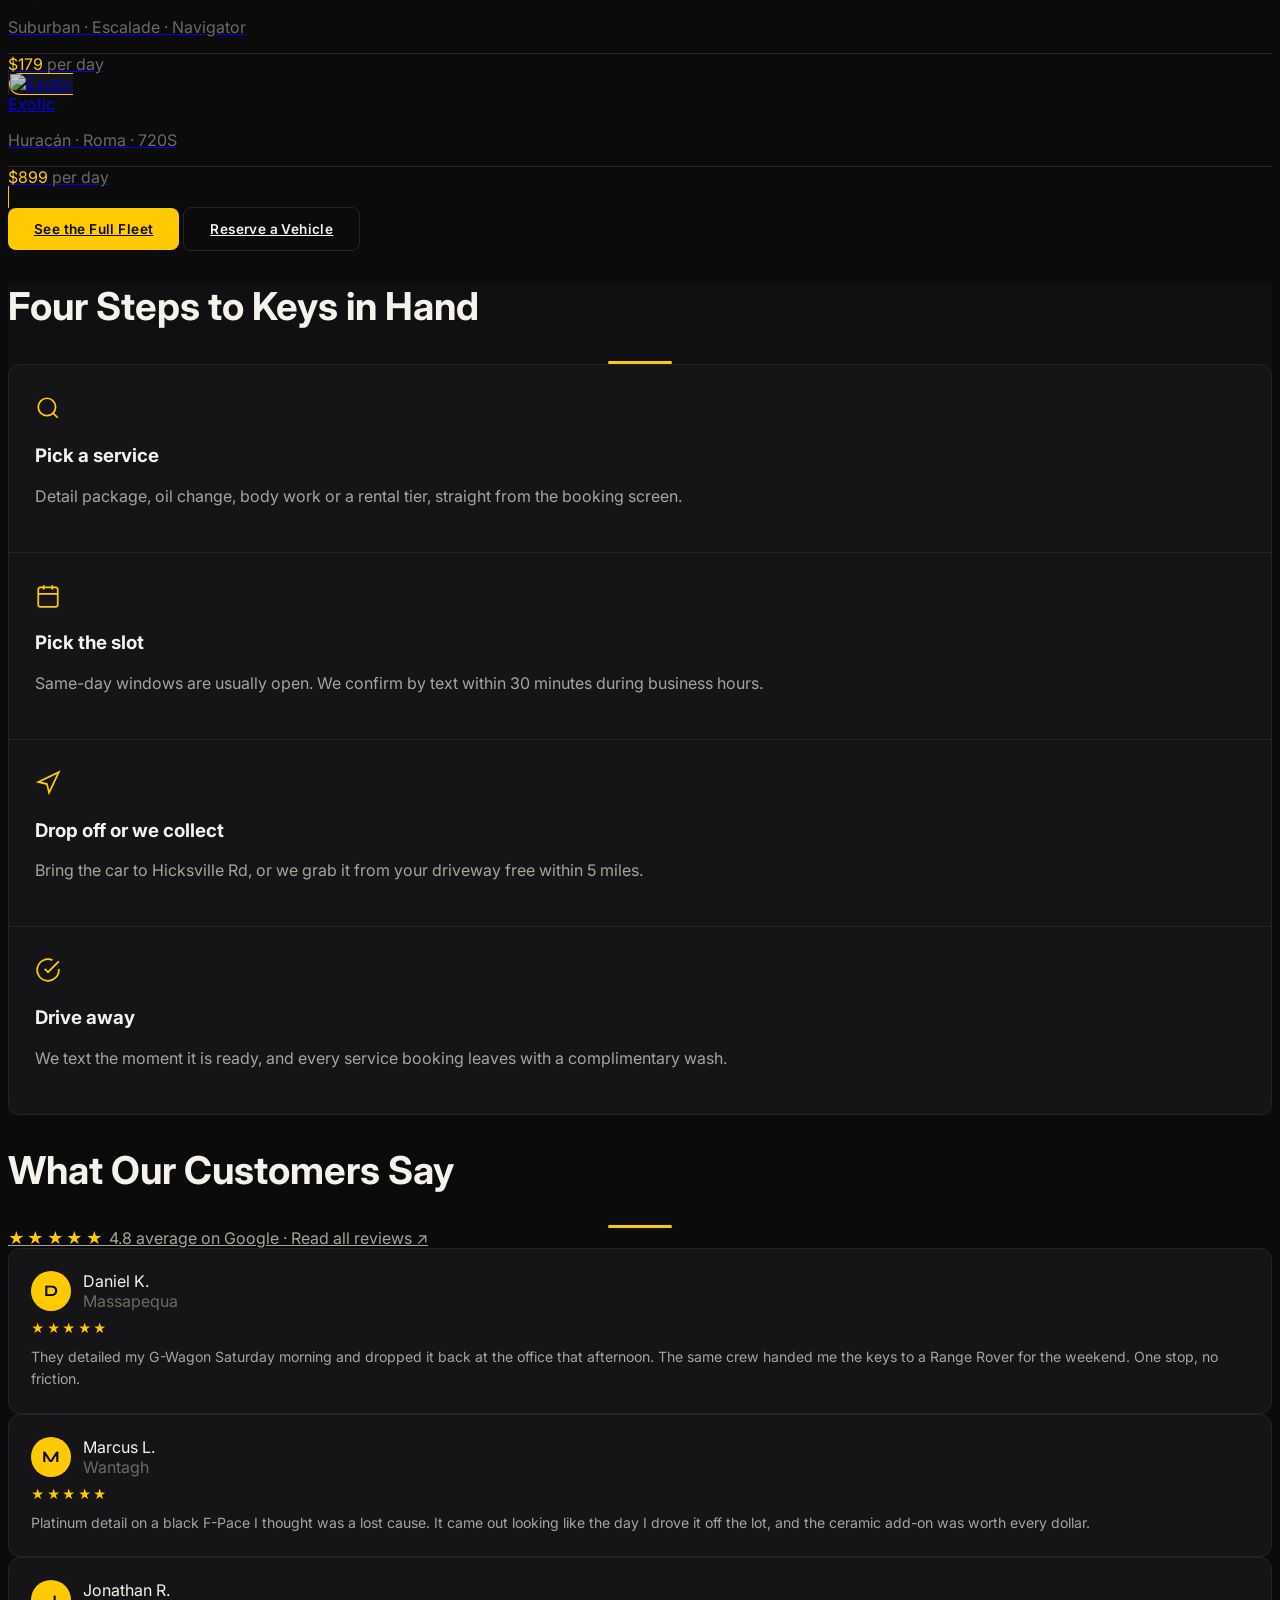
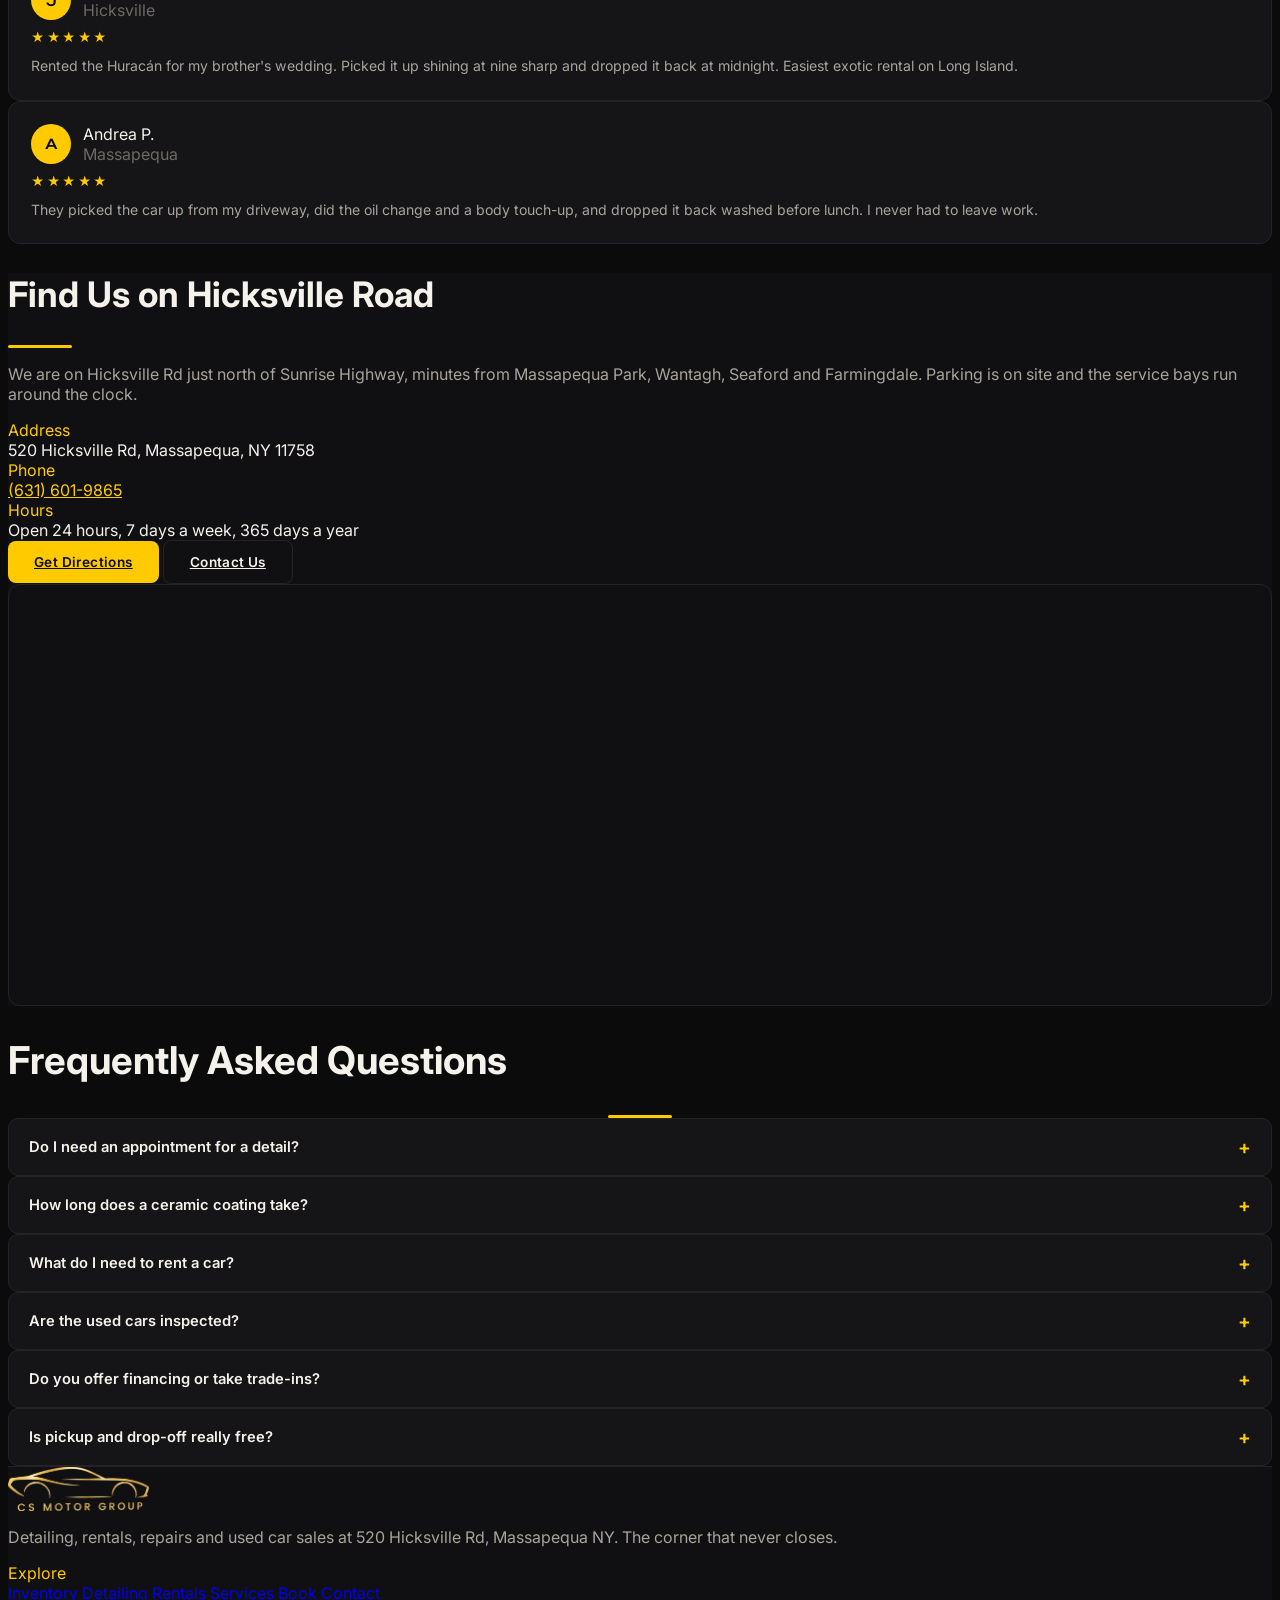
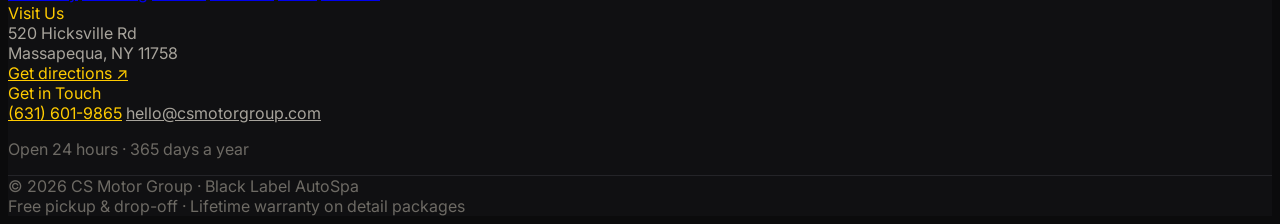
==== commit bdb5ad26: "content: client feedback — separate mechanical from cosmetic, add heavy work Feedback from Usmain (o" ====
--- a/index.html
+++ b/index.html
@@ -20,7 +20,7 @@
 <link rel="preconnect" href="https://fonts.googleapis.com">
 <link rel="preconnect" href="https://fonts.gstatic.com" crossorigin>
 <link href="https://fonts.googleapis.com/css2?family=Inter:wght@400;500;600;700&family=Syne:wght@600;700;800&family=JetBrains+Mono:wght@400;500&display=swap" rel="stylesheet">
-<link rel="stylesheet" href="assets/styles.css">
+<link rel="stylesheet" href="assets/styles.css?v=4">
 </head>
 <body>
 
@@ -137,7 +137,7 @@
     <a href="services.html" class="cat-card">
       <svg width="26" height="26" viewbox="0 0 24 24" fill="none" stroke="currentColor" stroke-width="1.6"><path d="M14.7 6.3a4 4 0 0 0-5.4 5.4L3 18l3 3 6.3-6.3a4 4 0 0 0 5.4-5.4l-2.6 2.6-2.4-2.4z"/></svg>
       <span class="t" data-en="Repairs" data-es="Reparaciones">Repairs</span>
-      <span class="d" data-en="Oil change, body work, mechanical" data-es="Aceite, carrocería, mecánica">Oil change, body work, mechanical</span>
+      <span class="d" data-en="Engine &amp; transmission, brakes, oil change" data-es="Motor y transmisión, frenos, aceite">Engine &amp; transmission, brakes, oil change</span>
     </a>
   </div>
 </section>
@@ -549,6 +549,6 @@
   <a href="booking.html" class="btn-ghost" data-en="Book" data-es="Reservar">Book</a>
 </div>
 
-<script src="assets/app.js"></script>
+<script src="assets/app.js?v=4"></script>
 </body>
 </html>
--- a/assets/styles.css
+++ b/assets/styles.css
@@ -174,6 +174,27 @@
 .cat-card svg{color:var(--gold);}
 .cat-card .t{font-family:'Syne',sans-serif;font-weight:700;font-size:1rem;}
 .cat-card .d{font-size:.78rem;color:var(--text-2);line-height:1.45;}
+
+/* Service index pills (services.html section jump-links) */
+.svc-pill{display:inline-flex;align-items:center;gap:9px;padding:11px 16px;background:var(--surface);border:1px solid var(--line);border-radius:8px;color:var(--text-2);text-decoration:none;font-family:'Inter',sans-serif;font-size:.82rem;font-weight:500;transition:border-color .25s,color .25s;}
+.svc-pill:hover{border-color:var(--gold);color:var(--gold);}
+.svc-pill .ico{display:inline-flex;color:var(--gold);flex-shrink:0;}
+
+/* Mechanical service card */
+.mech-card{background:var(--surface);border:1px solid var(--line);border-radius:10px;padding:24px;display:flex;flex-direction:column;transition:border-color .25s;}
+.mech-card:hover{border-color:var(--gold);}
+.mech-card .ico{width:42px;height:42px;border-radius:9px;background:var(--surface-2);border:1px solid var(--line);display:flex;align-items:center;justify-content:center;color:var(--gold);flex-shrink:0;}
+.mech-card h3{font-family:'Syne',sans-serif;font-weight:700;font-size:1.15rem;margin-top:16px;}
+.mech-card p{color:var(--text-2);font-size:.88rem;line-height:1.6;margin-top:10px;}
+.mech-card .meta{margin-top:auto;padding-top:16px;font-size:.8rem;color:var(--text-3);}
+.mech-card .price{font-family:'Syne',sans-serif;font-weight:700;font-size:1.5rem;color:var(--gold);}
+.mech-card.heavy{border-color:rgba(255,203,0,.45);}
+.mech-tag{display:inline-block;padding:.28rem .65rem;border-radius:6px;background:var(--gold);color:#0b0b0c;font-size:.64rem;font-weight:700;letter-spacing:.08em;text-transform:uppercase;}
+
+/* Prompt band — plain-language "is your car not running?" lead-ins */
+.prompt-band{background:var(--surface);border:1px solid var(--line);border-left:3px solid var(--gold);border-radius:10px;padding:22px 24px;}
+.prompt-band p{color:var(--paper);font-size:1rem;line-height:1.6;margin:0;}
+.prompt-band .sub{color:var(--text-2);font-size:.88rem;margin-top:8px;}
 
 /* Check rows (Stampede checklist) */
 .check-row{display:flex;gap:14px;align-items:flex-start;padding:16px 18px;background:var(--surface);border:1px solid var(--line);border-radius:10px;}
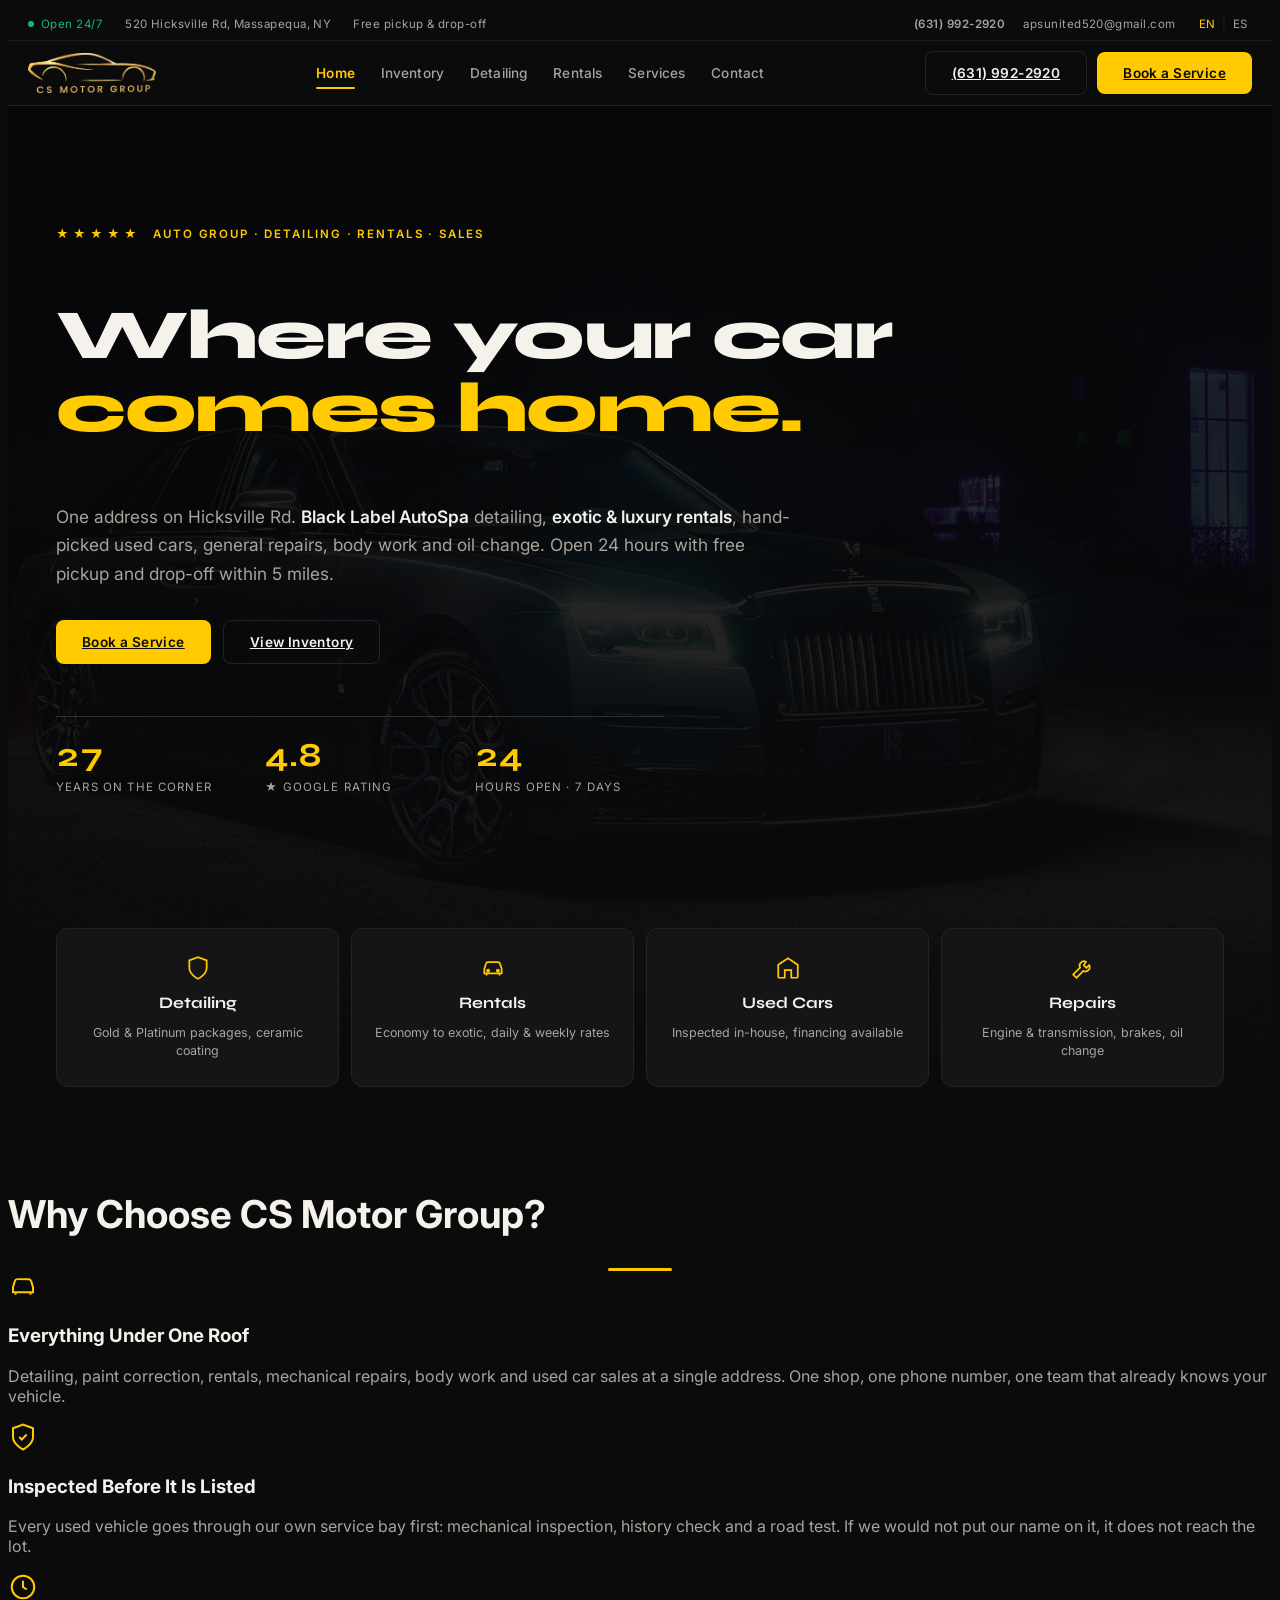
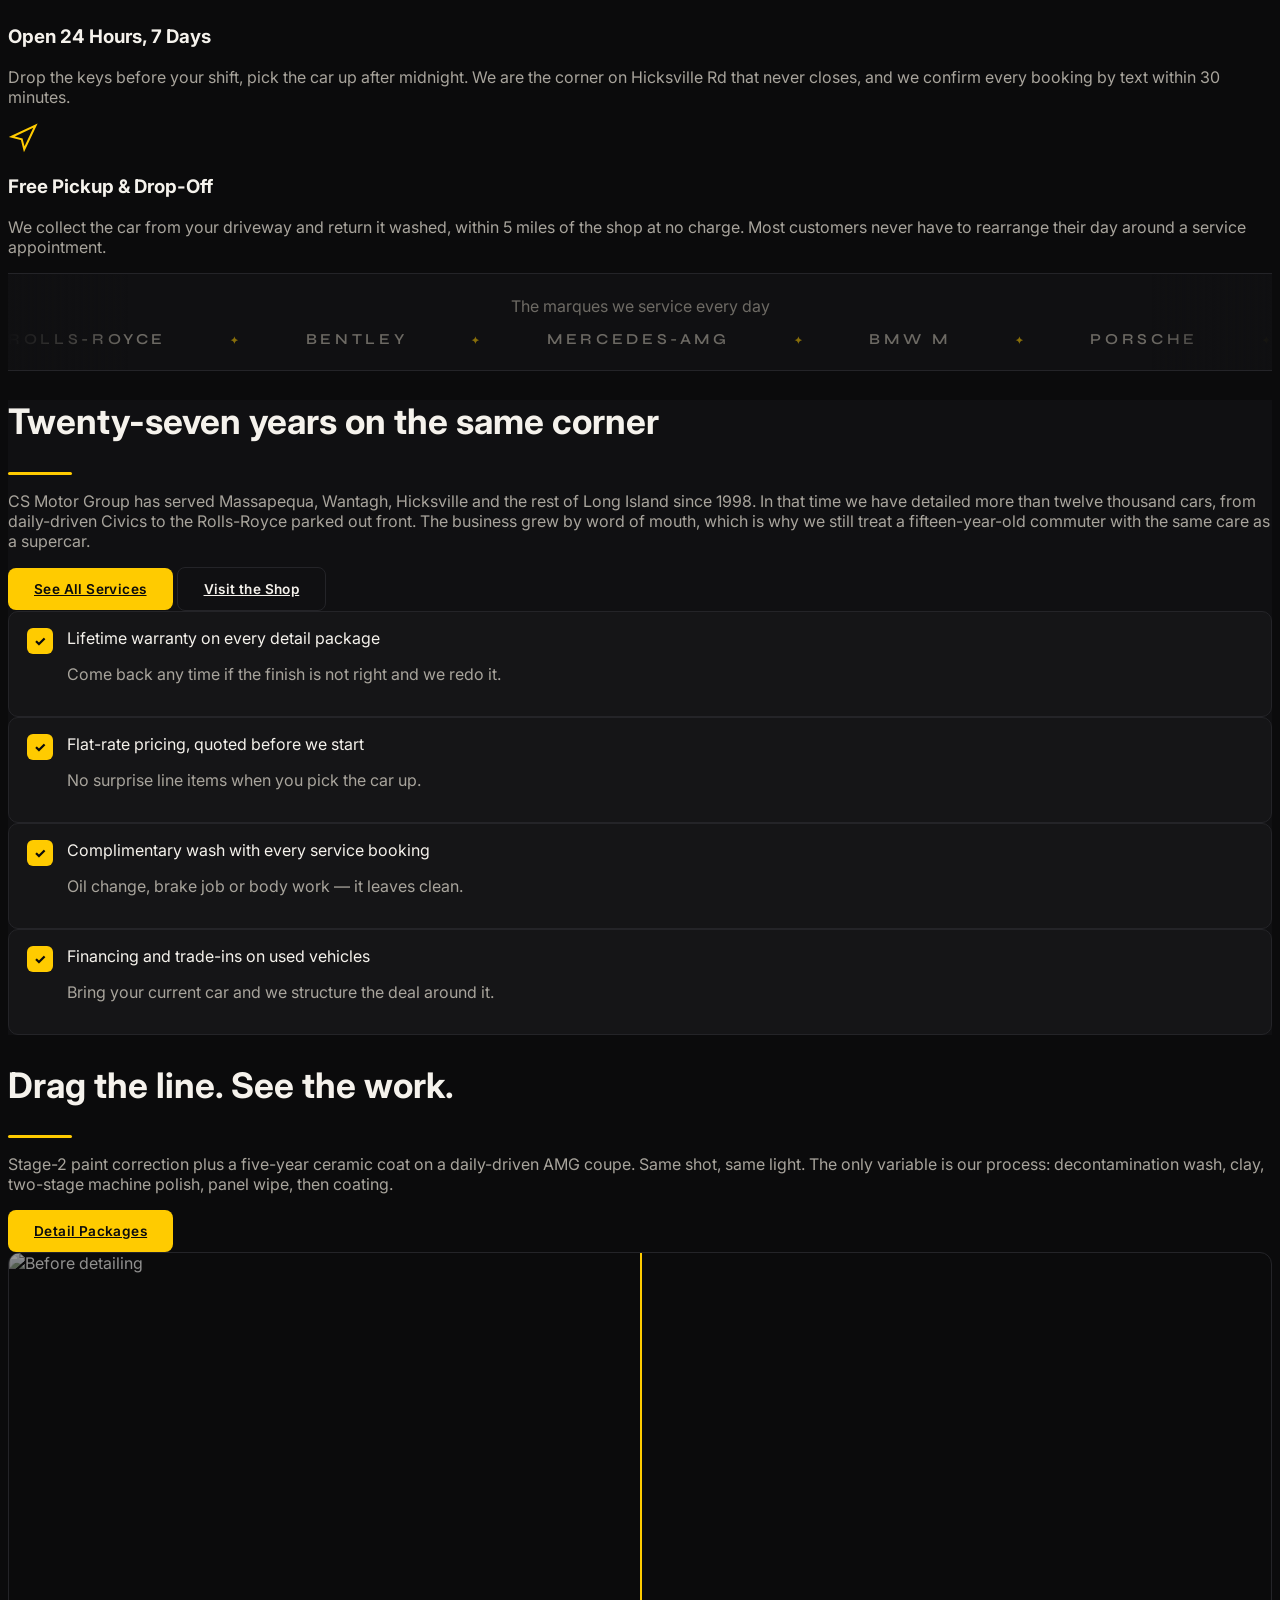
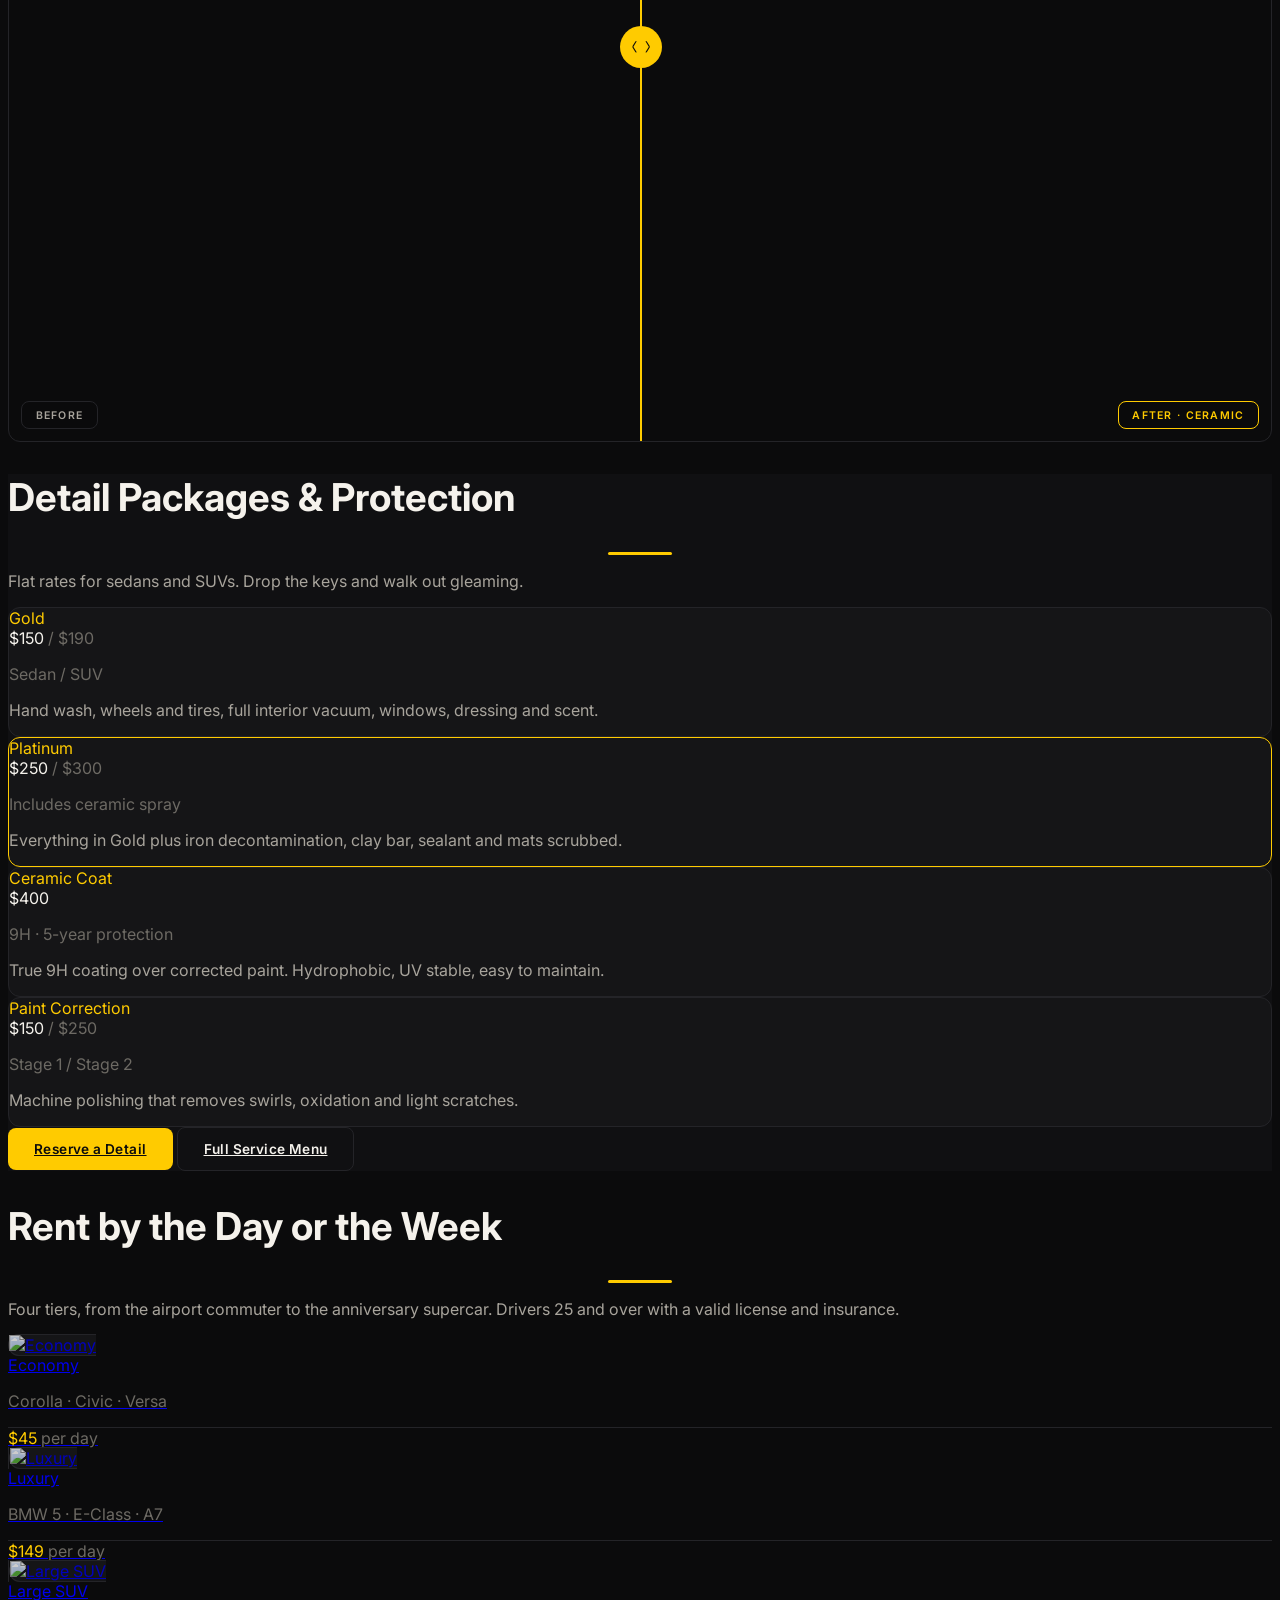
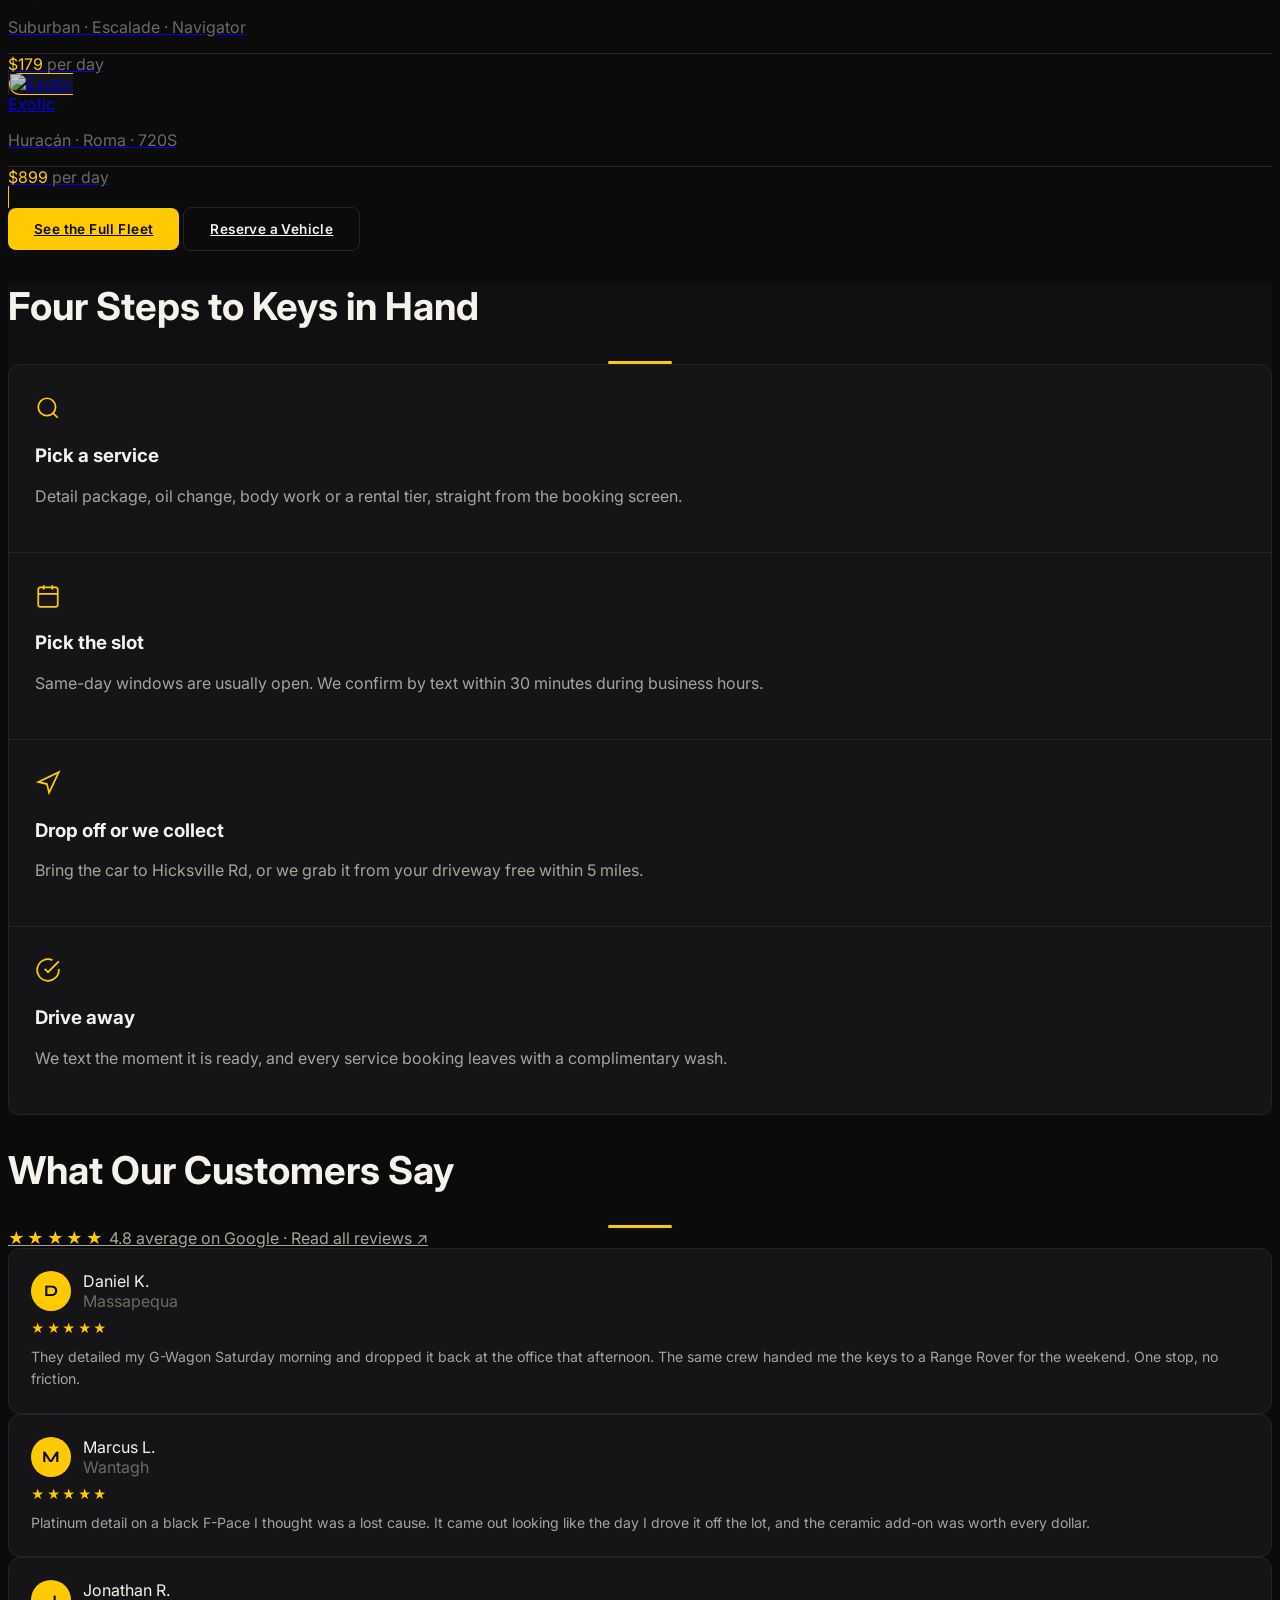
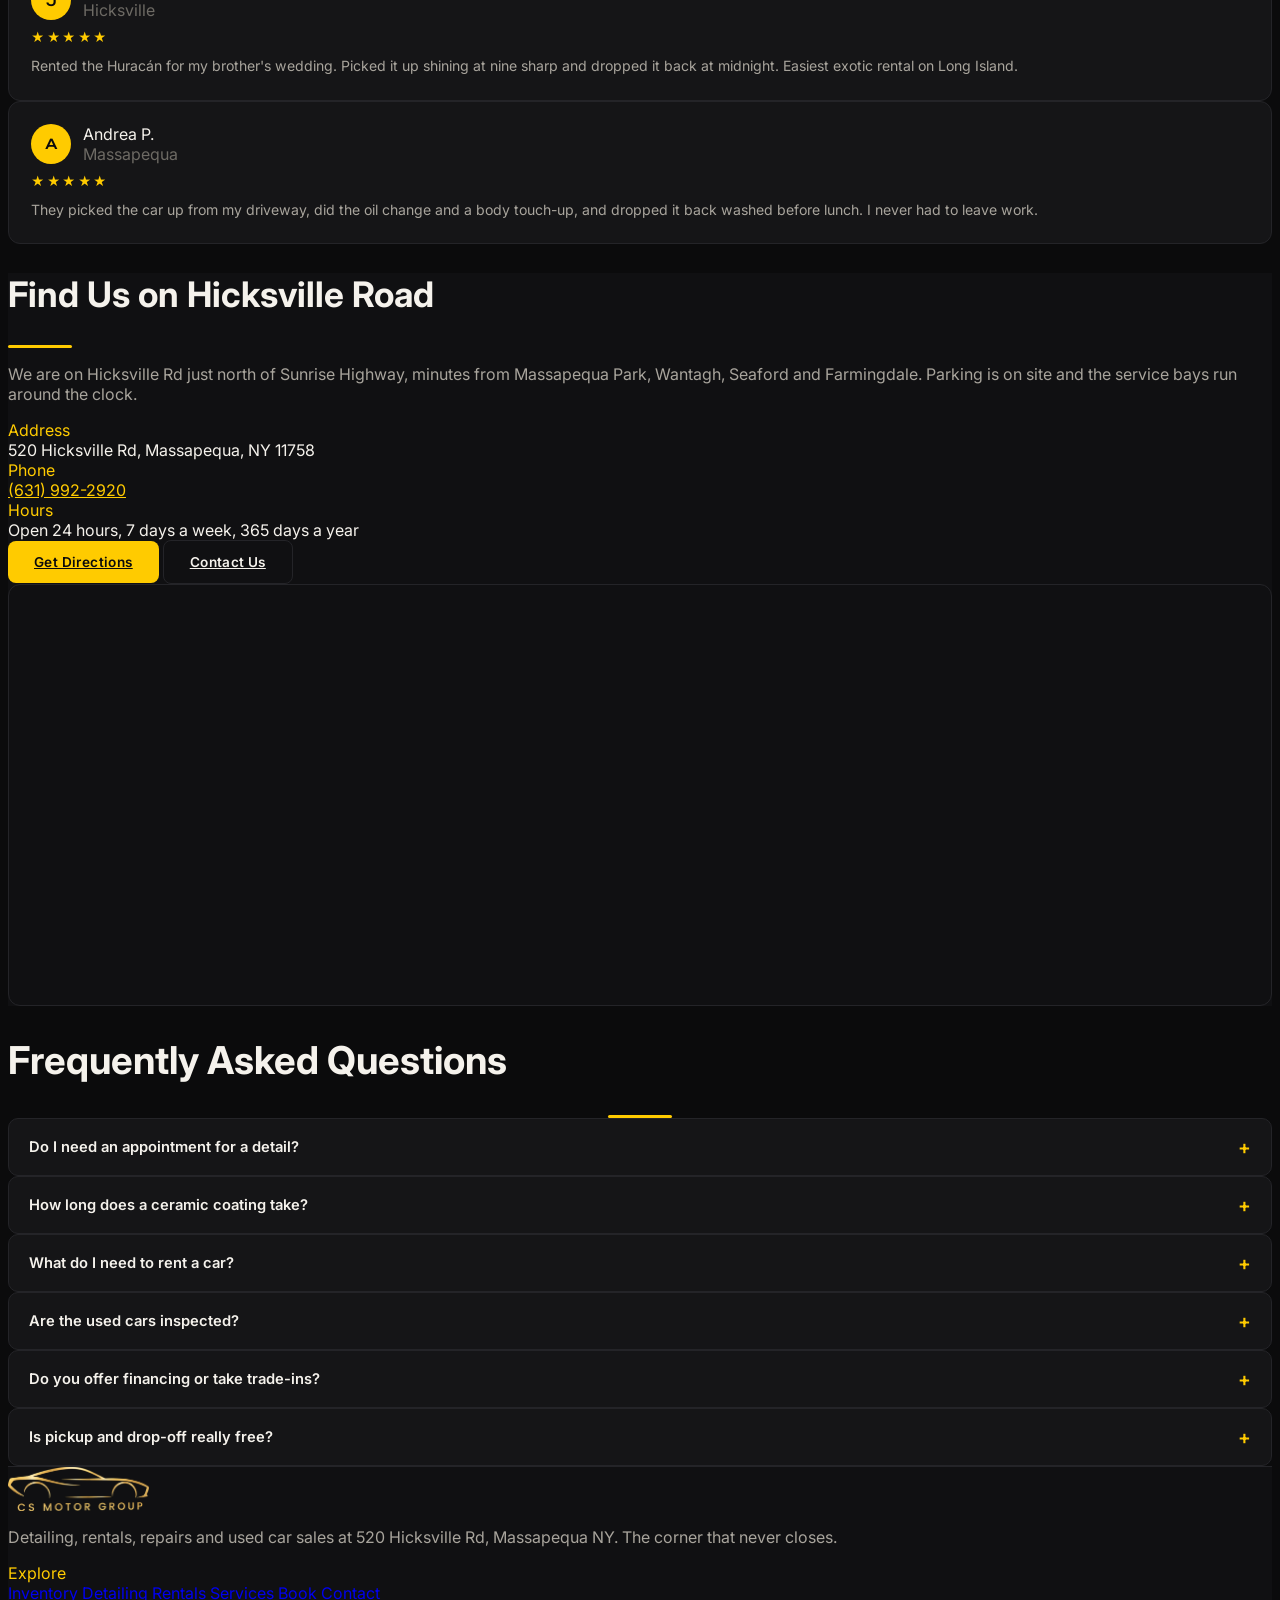
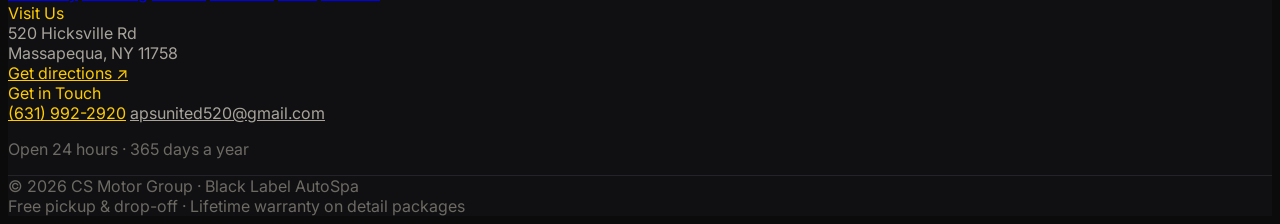
==== commit 5fb993d7: "feat: wire inventory to Square, real contact details Square account confirmed as APS UNITED INC (MLE" ====
--- a/index.html
+++ b/index.html
@@ -13,14 +13,14 @@
 <link rel="icon" type="image/png" href="assets/brand/logo.png" />
 
 <script type="application/ld+json">
-{"@context":"https://schema.org","@type":"AutoRepair","name":"CS Motor Group","url":"https://csmotorgroup.com/","telephone":"+1-631-601-9865","address":{"@type":"PostalAddress","streetAddress":"520 Hicksville Rd","addressLocality":"Massapequa","addressRegion":"NY","postalCode":"11758","addressCountry":"US"},"openingHours":"Mo-Su 00:00-23:59"}
+{"@context":"https://schema.org","@type":"AutoRepair","name":"CS Motor Group","url":"https://csmotorgroup.com/","telephone":"+1-631-992-2920","address":{"@type":"PostalAddress","streetAddress":"520 Hicksville Rd","addressLocality":"Massapequa","addressRegion":"NY","postalCode":"11758","addressCountry":"US"},"openingHours":"Mo-Su 00:00-23:59"}
 </script>
 
 <script src="https://cdn.tailwindcss.com"></script>
 <link rel="preconnect" href="https://fonts.googleapis.com">
 <link rel="preconnect" href="https://fonts.gstatic.com" crossorigin>
 <link href="https://fonts.googleapis.com/css2?family=Inter:wght@400;500;600;700&family=Syne:wght@600;700;800&family=JetBrains+Mono:wght@400;500&display=swap" rel="stylesheet">
-<link rel="stylesheet" href="assets/styles.css?v=4">
+<link rel="stylesheet" href="assets/styles.css?v=5">
 </head>
 <body>
 
@@ -36,8 +36,8 @@
         <span data-en="Free pickup &amp; drop-off" data-es="Pickup y entrega gratis">Free pickup &amp; drop-off</span>
       </div>
       <div class="util-right">
-        <a href="tel:+16316019865" class="util-phone">(631) 601-9865</a>
-        <a href="mailto:hello@csmotorgroup.com">hello@csmotorgroup.com</a>
+        <a href="tel:+16319922920" class="util-phone">(631) 992-2920</a>
+        <a href="mailto:apsunited520@gmail.com">apsunited520@gmail.com</a>
         <span class="lang-toggle">
           <button data-lang="en">EN</button><span class="lang-sep">|</span><button data-lang="es">ES</button>
         </span>
@@ -56,7 +56,7 @@
       <a href="contact.html" class="nav-link" data-en="Contact" data-es="Contacto">Contact</a>
     </div>
     <div class="nav-actions">
-      <a href="tel:+16316019865" class="btn-ghost nav-phone">(631) 601-9865</a>
+      <a href="tel:+16319922920" class="btn-ghost nav-phone">(631) 992-2920</a>
       <a href="booking.html" class="btn nav-cta" data-en="Book a Service" data-es="Reservar">Book a Service</a>
       <button id="menuBtn" class="menu-btn" aria-label="Menu" aria-expanded="false" aria-controls="menuPanel"><svg width="24" height="24" viewbox="0 0 24 24" fill="none" stroke="currentColor" stroke-width="1.7"><line x1="3" y1="7" x2="21" y2="7"/><line x1="3" y1="12" x2="21" y2="12"/><line x1="3" y1="17" x2="21" y2="17"/></svg></button>
     </div>
@@ -452,7 +452,7 @@
       </p>
       <div class="mt-8 flex flex-col gap-4 text-[.92rem]">
         <div><div class="text-[.72rem] tracking-[.14em] uppercase font-semibold mb-1" style="color:var(--gold)" data-en="Address" data-es="Dirección">Address</div>520 Hicksville Rd, Massapequa, NY 11758</div>
-        <div><div class="text-[.72rem] tracking-[.14em] uppercase font-semibold mb-1" style="color:var(--gold)" data-en="Phone" data-es="Teléfono">Phone</div><a href="tel:+16316019865" style="color:var(--gold)" class="font-semibold text-lg">(631) 601-9865</a></div>
+        <div><div class="text-[.72rem] tracking-[.14em] uppercase font-semibold mb-1" style="color:var(--gold)" data-en="Phone" data-es="Teléfono">Phone</div><a href="tel:+16319922920" style="color:var(--gold)" class="font-semibold text-lg">(631) 992-2920</a></div>
         <div><div class="text-[.72rem] tracking-[.14em] uppercase font-semibold mb-1" style="color:var(--gold)" data-en="Hours" data-es="Horario">Hours</div><span data-en="Open 24 hours, 7 days a week, 365 days a year" data-es="Abierto 24 horas, 7 días a la semana, 365 días al año">Open 24 hours, 7 days a week, 365 days a year</span></div>
       </div>
       <div class="mt-8 flex flex-wrap gap-3">
@@ -532,8 +532,8 @@
       </div>
       <div class="md:col-span-3">
         <div class="text-[.72rem] tracking-[.14em] uppercase font-semibold mb-4" style="color:var(--gold)" data-en="Get in Touch" data-es="Contacto">Get in Touch</div>
-        <a href="tel:+16316019865" class="block font-[Syne] font-bold text-xl" style="color:var(--gold)">(631) 601-9865</a>
-        <a href="mailto:hello@csmotorgroup.com" class="block mt-2 text-[.88rem]" style="color:var(--text-2)">hello@csmotorgroup.com</a>
+        <a href="tel:+16319922920" class="block font-[Syne] font-bold text-xl" style="color:var(--gold)">(631) 992-2920</a>
+        <a href="mailto:apsunited520@gmail.com" class="block mt-2 text-[.88rem]" style="color:var(--text-2)">apsunited520@gmail.com</a>
         <p class="mt-3 text-[.82rem]" style="color:var(--text-3)" data-en="Open 24 hours · 365 days a year" data-es="Abierto 24 horas · 365 días al año">Open 24 hours · 365 days a year</p>
       </div>
     </div>
@@ -545,10 +545,10 @@
 </footer>
 
 <div class="mobile-cta">
-  <a href="tel:+16316019865" class="btn" data-en="Call" data-es="Llamar">Call</a>
+  <a href="tel:+16319922920" class="btn" data-en="Call" data-es="Llamar">Call</a>
   <a href="booking.html" class="btn-ghost" data-en="Book" data-es="Reservar">Book</a>
 </div>
 
-<script src="assets/app.js?v=4"></script>
+<script src="assets/app.js?v=5"></script>
 </body>
 </html>
